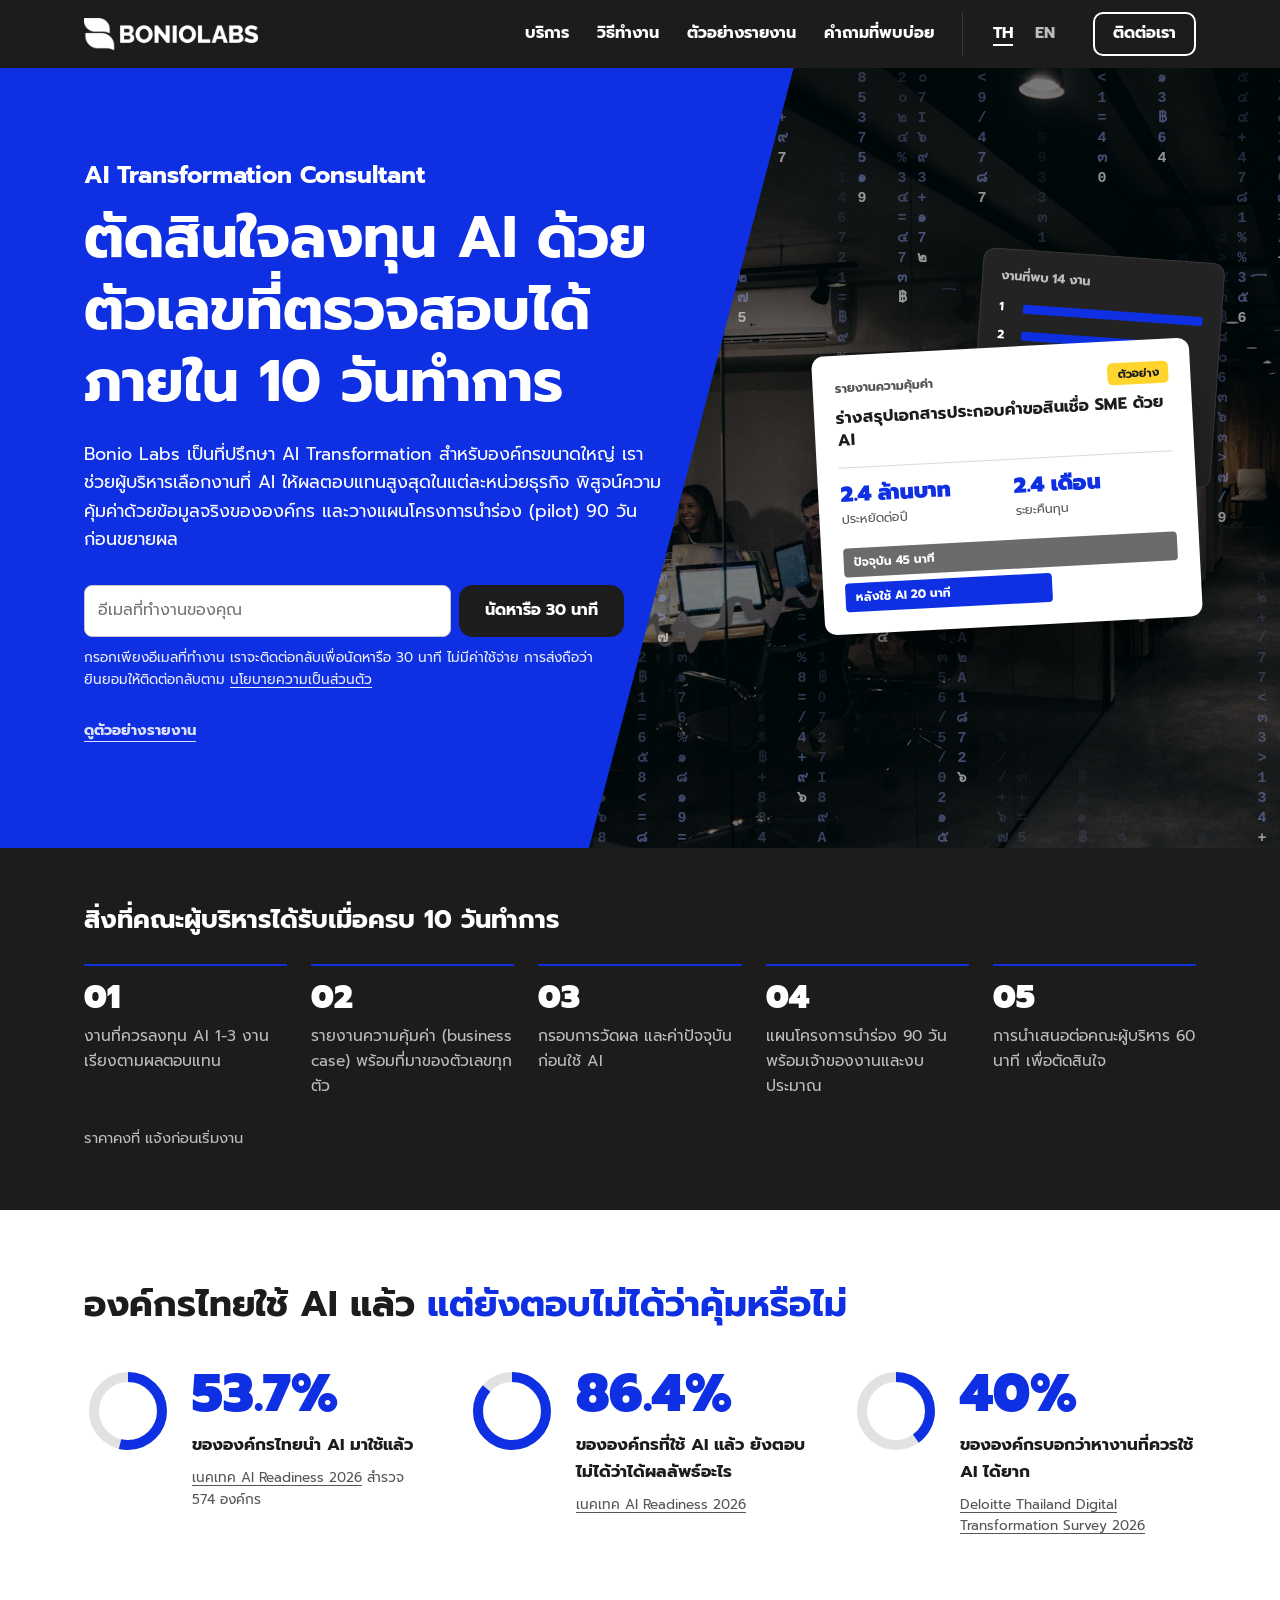
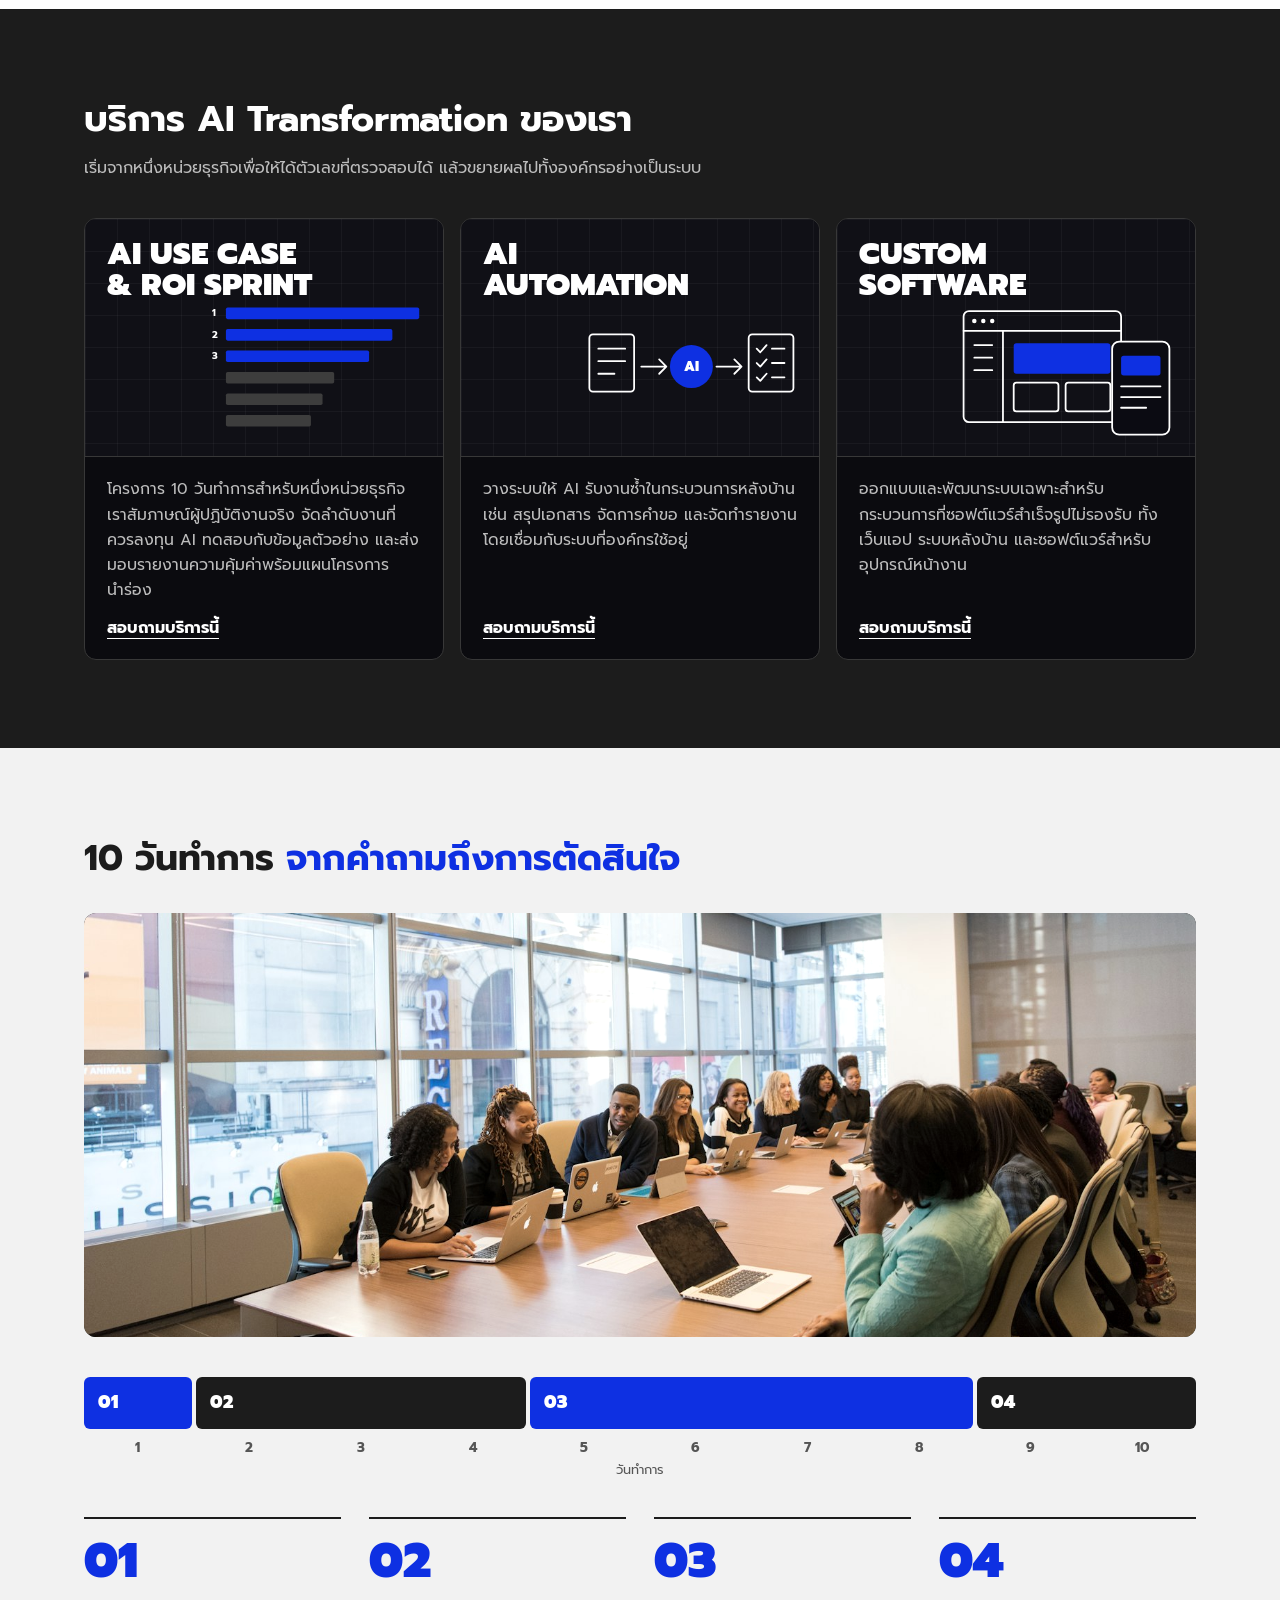
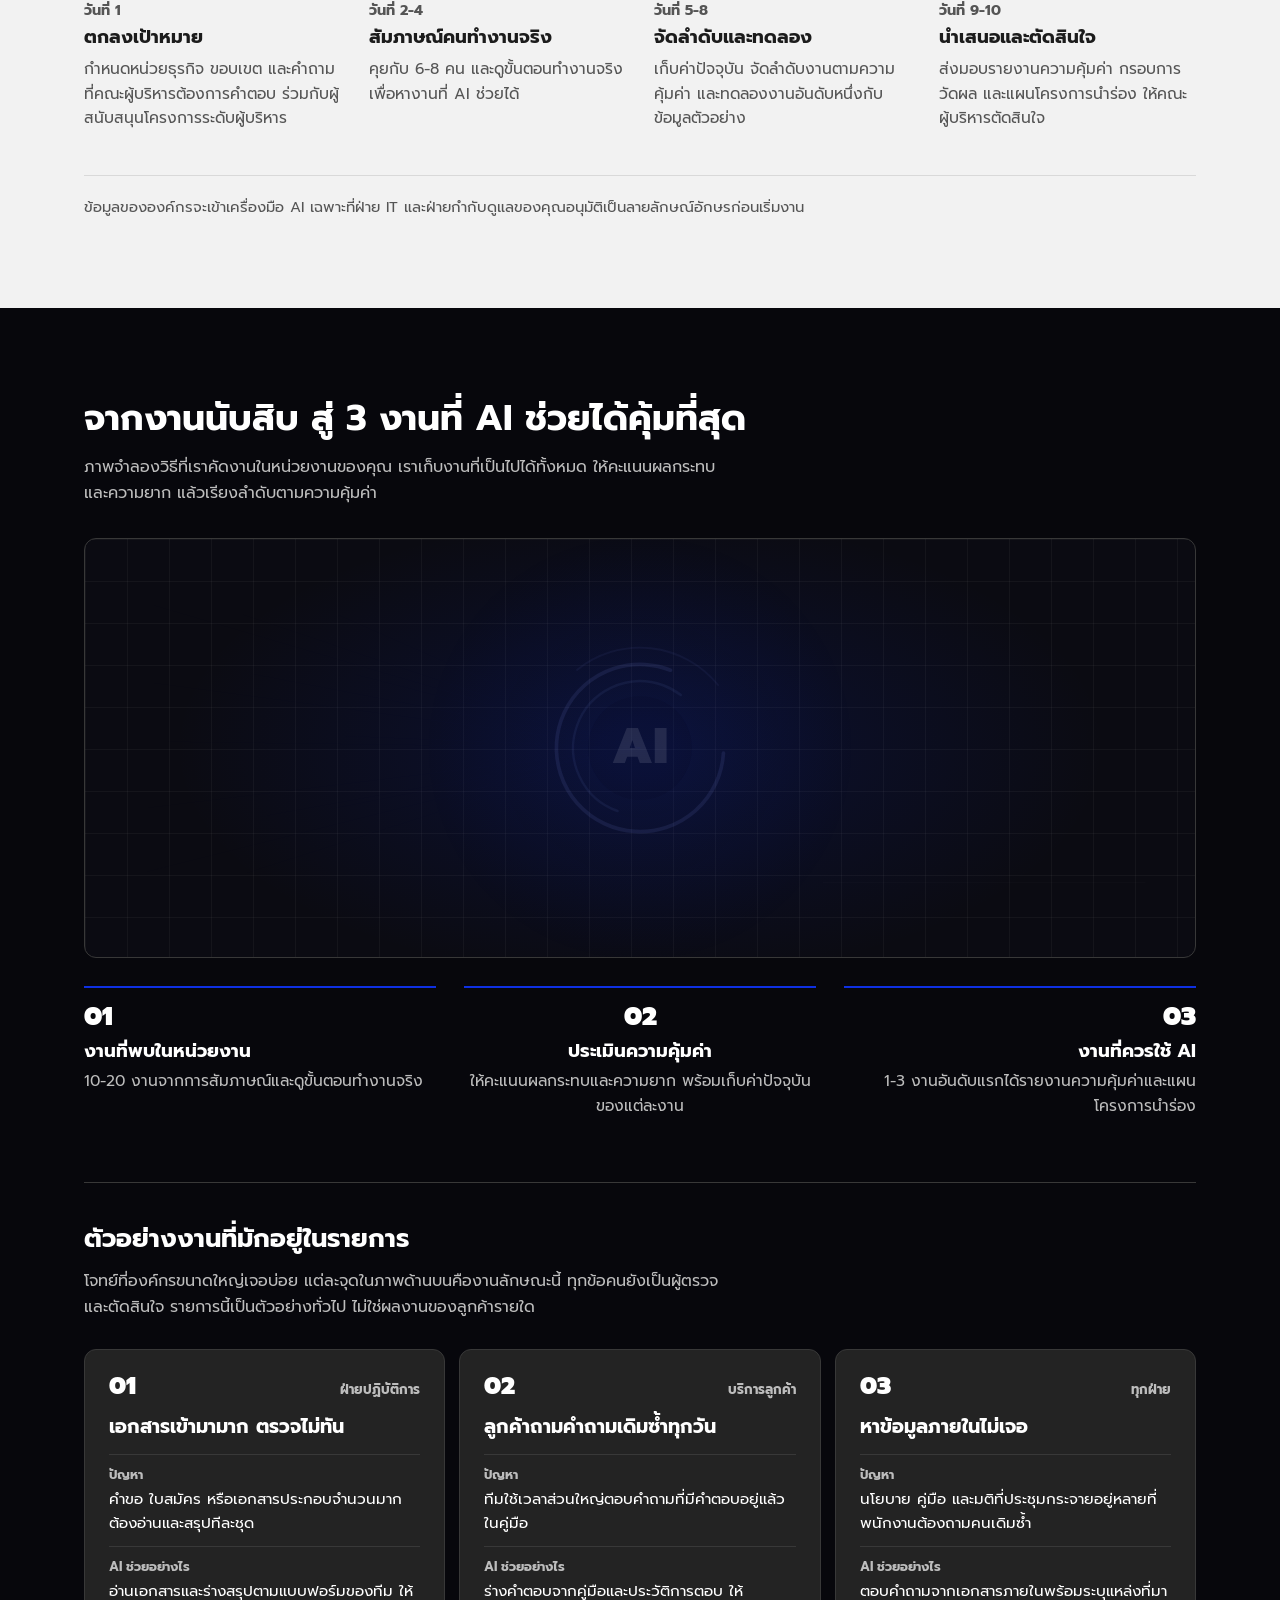
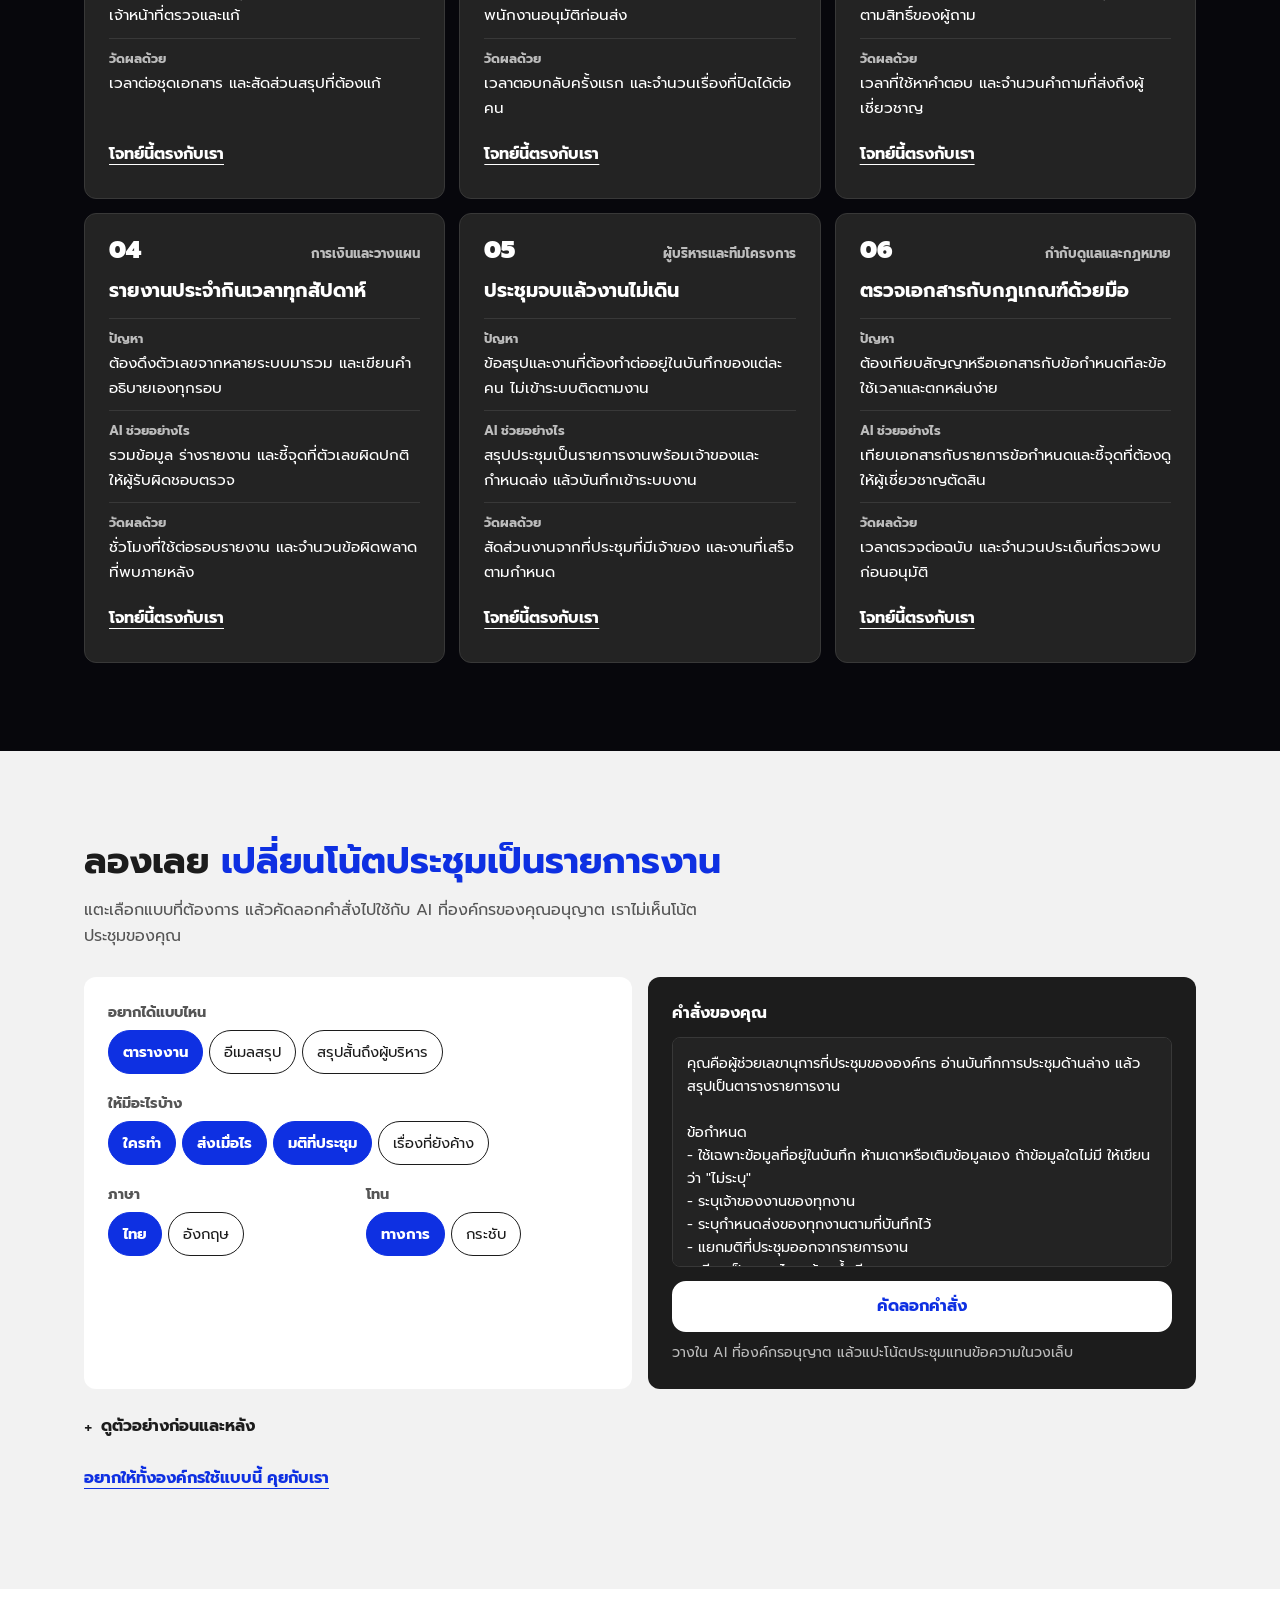
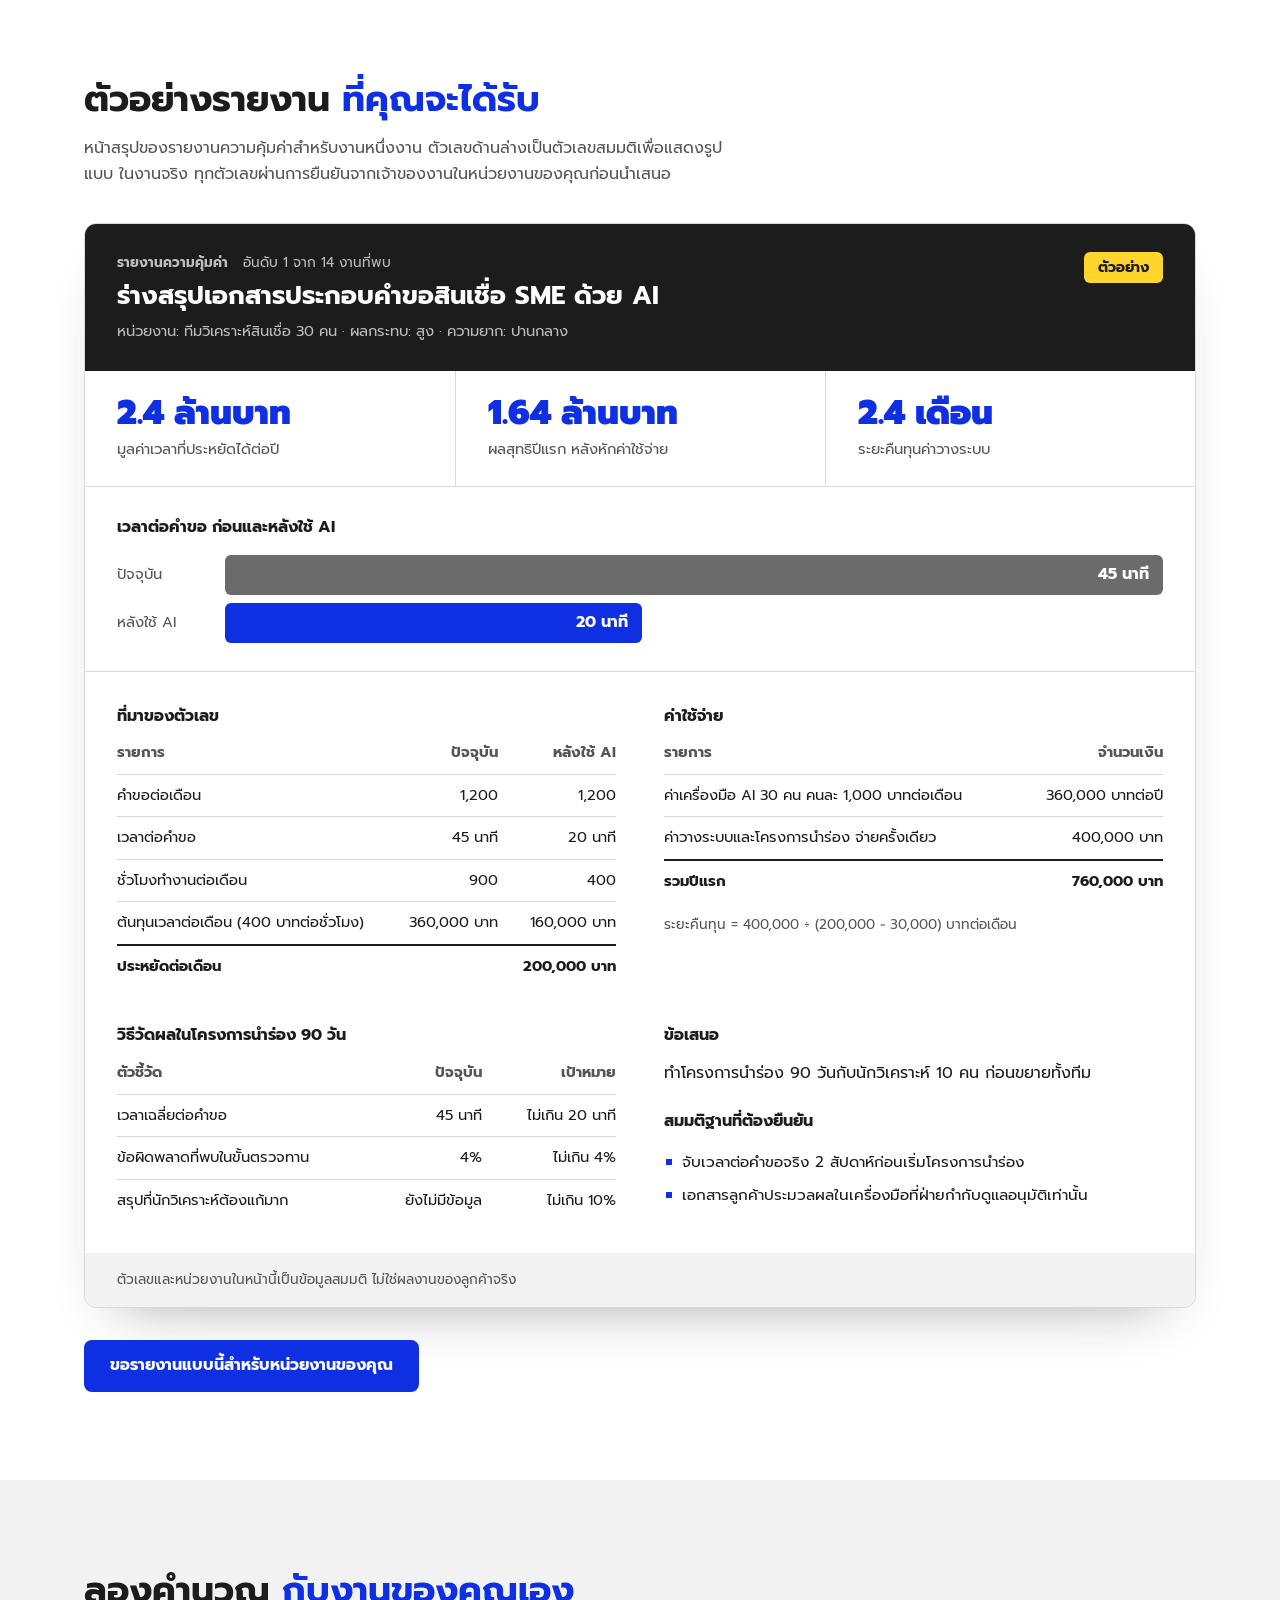
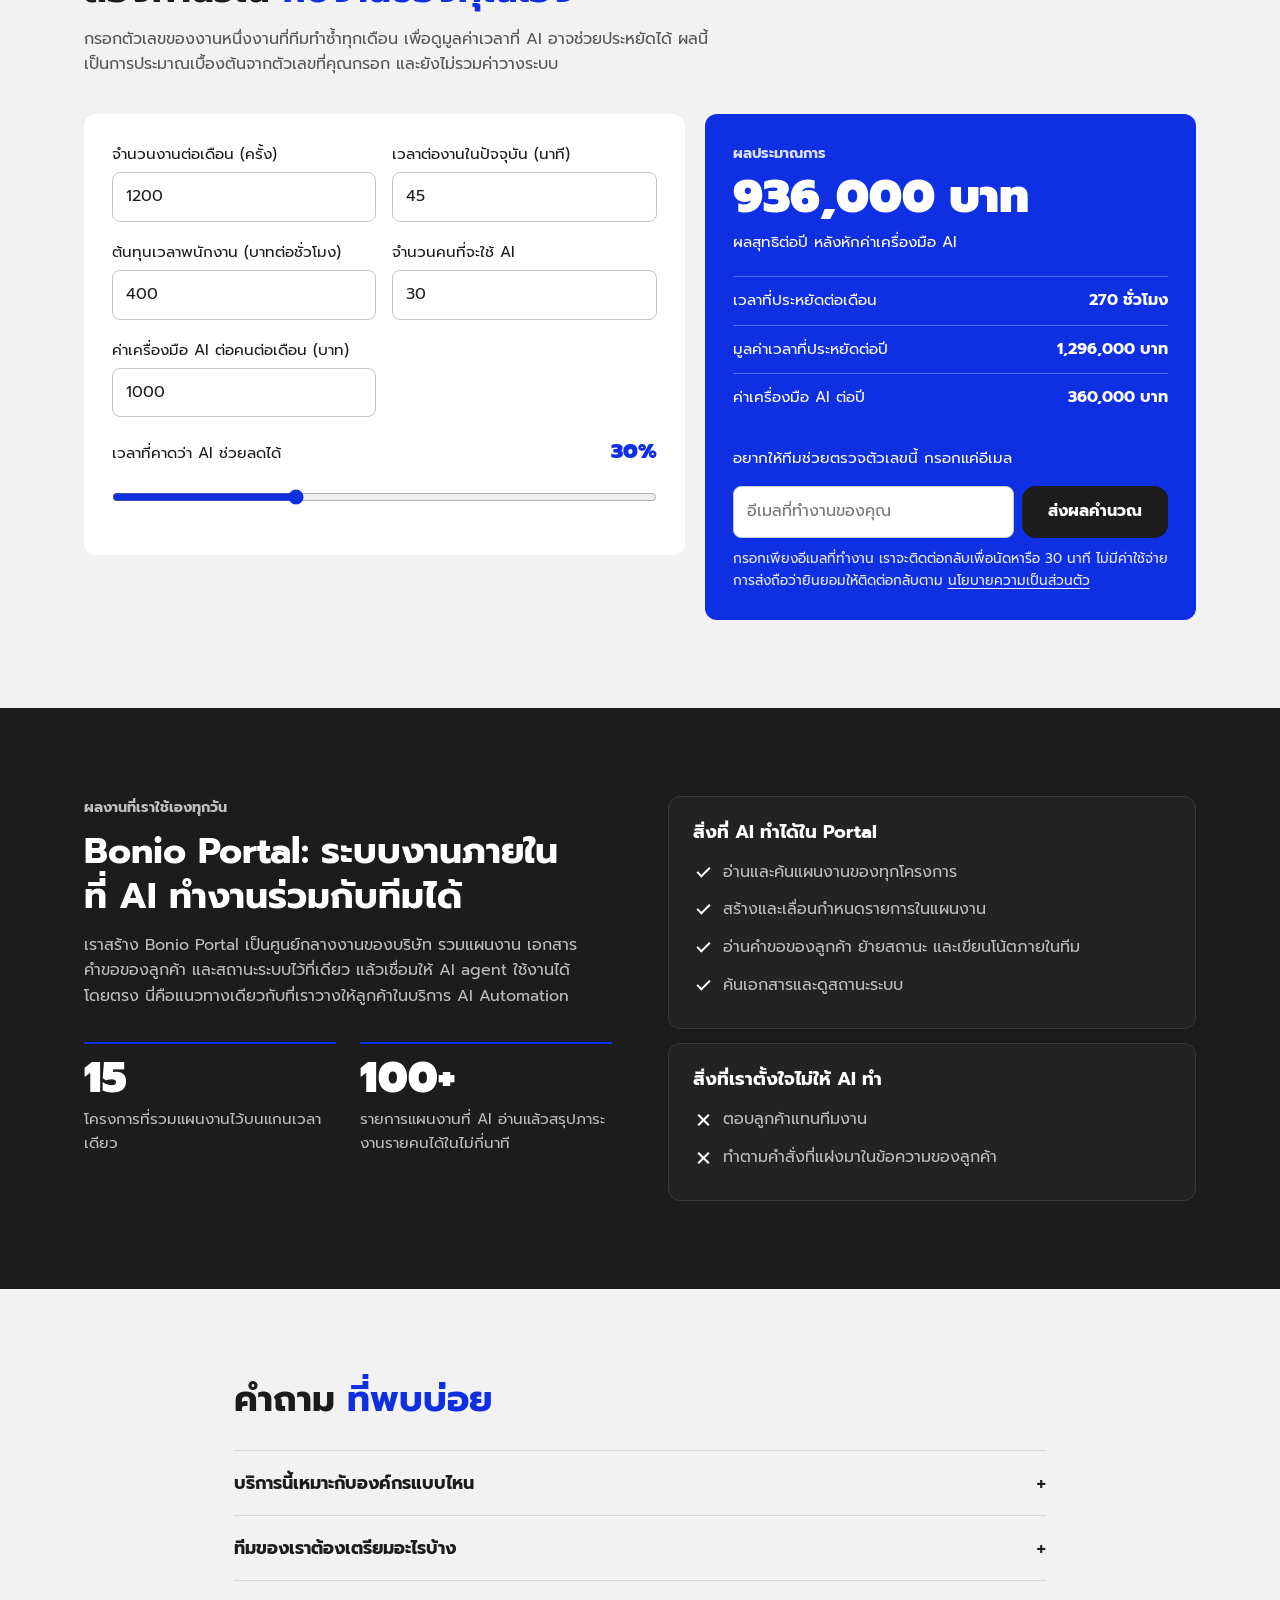
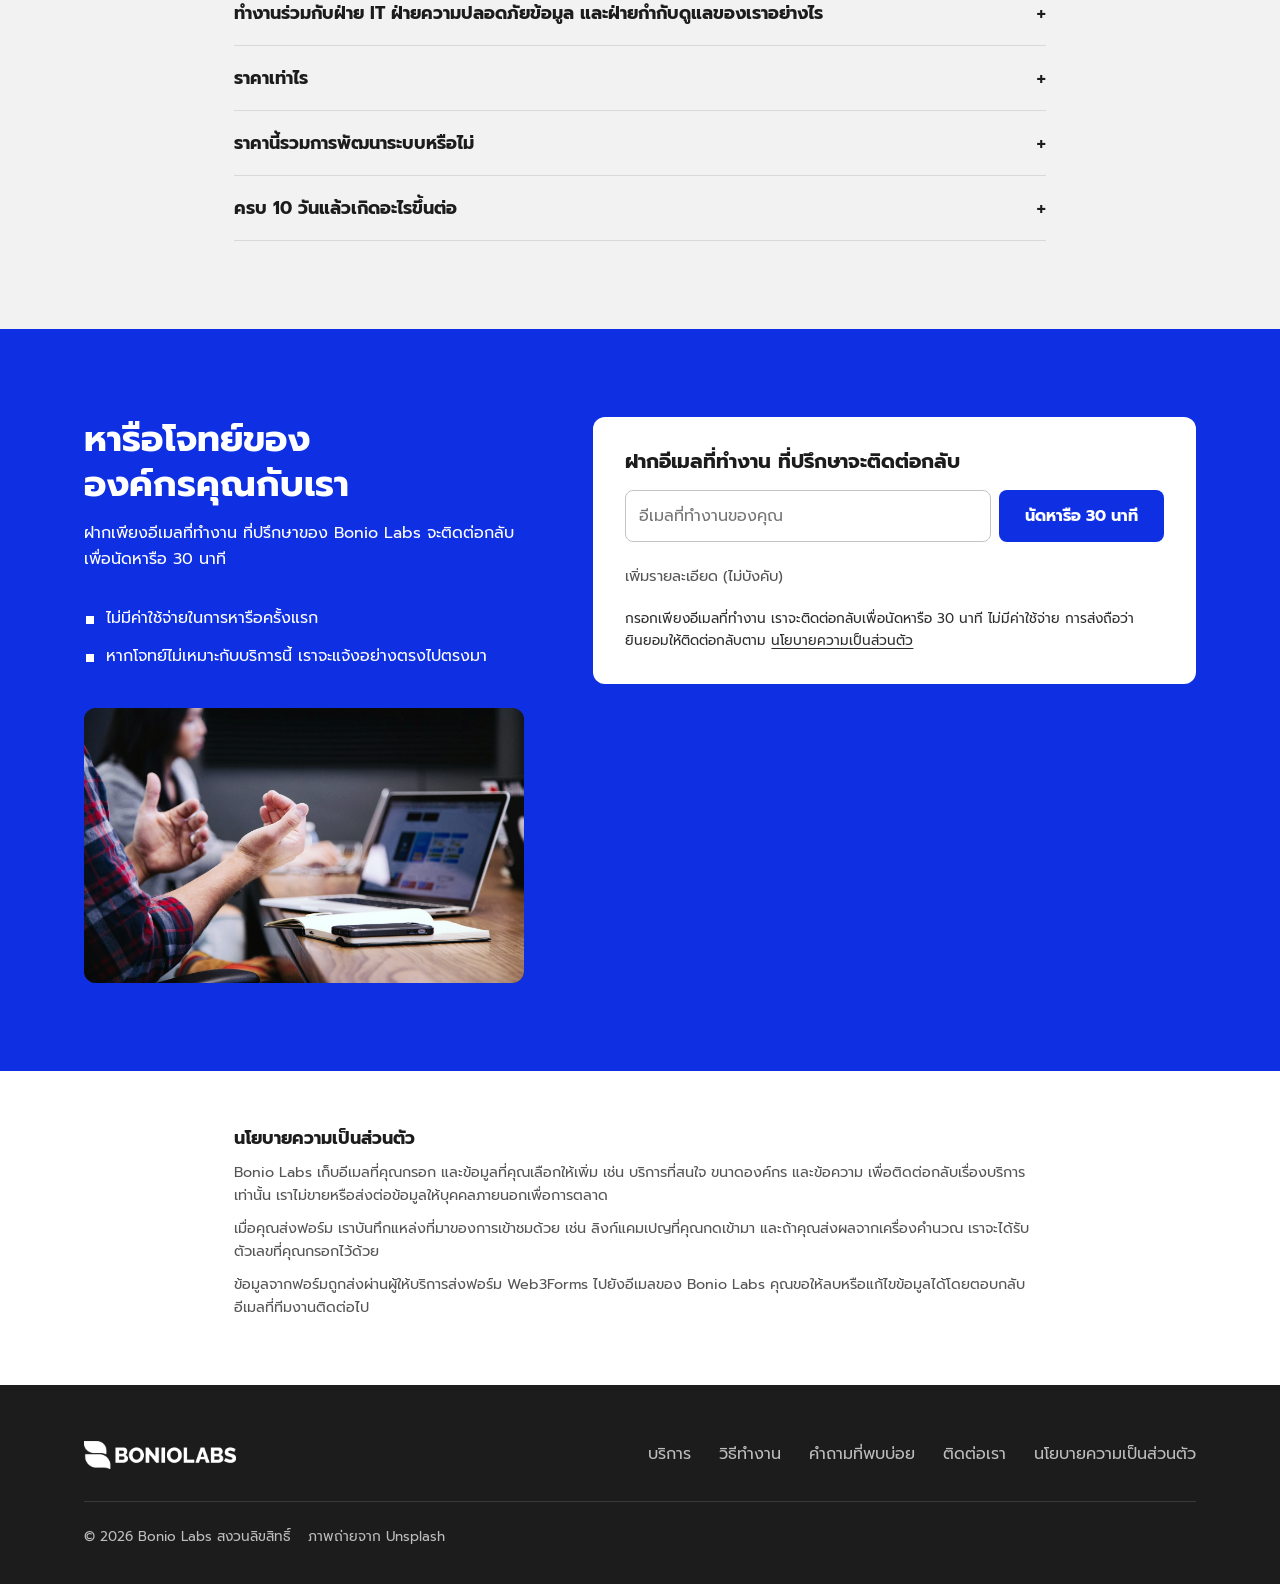
==== index.html @ 8bf1ffd3 "Add real photos and a data-rain effect to the hero - Three Unsplash photos: a dark glass meeting roo" ====
<!doctype html>
<html lang="th">
<head>
  <meta charset="utf-8">
  <meta name="viewport" content="width=device-width, initial-scale=1">
  <title>Bonio Labs | ที่ปรึกษา AI Transformation สำหรับองค์กรขนาดใหญ่</title>
  <meta name="description" content="Bonio Labs เป็นที่ปรึกษา AI Transformation สำหรับองค์กรขนาดใหญ่ ช่วยผู้บริหารเลือกงานที่ควรลงทุน AI ด้วยตัวเลขที่ตรวจสอบได้ และวางแผนนำร่อง 90 วันก่อนขยายผลทั้งองค์กร">
  <meta property="og:title" content="Bonio Labs | ที่ปรึกษา AI Transformation สำหรับองค์กรขนาดใหญ่">
  <meta property="og:description" content="ที่ปรึกษา AI Transformation สำหรับองค์กรขนาดใหญ่ เลือกงานที่ควรลงทุน AI ด้วยตัวเลขที่ตรวจสอบได้ และวางแผนนำร่อง 90 วันก่อนขยายผล">
  <meta property="og:type" content="website">
  <meta property="og:locale" content="th_TH">
  <meta property="og:locale:alternate" content="en_US">
  <meta property="og:site_name" content="Bonio Labs">
  <meta property="og:url" content="https://ai.boniolabs.com/">
  <meta property="og:image" content="https://ai.boniolabs.com/assets/og-image.jpg">
  <meta property="og:image:width" content="1200">
  <meta property="og:image:height" content="630">
  <meta property="og:image:alt" content="โลโก้ Bonio Labs บนพื้นน้ำเงิน คู่กับกราฟแท่งไล่ระดับบนพื้นดำ">
  <meta name="twitter:card" content="summary_large_image">
  <link rel="canonical" href="https://ai.boniolabs.com/">
  <link rel="alternate" hreflang="th" href="https://ai.boniolabs.com/">
  <link rel="alternate" hreflang="en" href="https://ai.boniolabs.com/en/">
  <link rel="alternate" hreflang="x-default" href="https://ai.boniolabs.com/">
  <link rel="icon" href="favicon.ico" sizes="48x48">
  <link rel="icon" type="image/png" sizes="32x32" href="assets/favicon-32.png">
  <link rel="apple-touch-icon" href="assets/apple-touch-icon.png">
  <meta name="theme-color" content="#1c1c1c">
  <link rel="preconnect" href="https://fonts.googleapis.com">
  <link rel="preconnect" href="https://fonts.gstatic.com" crossorigin>
  <link href="https://fonts.googleapis.com/css2?family=Prompt:wght@400;700;900&display=swap" rel="stylesheet">
  <link rel="stylesheet" href="styles.css?v=16">
  <script type="application/ld+json">
  {
    "@context": "https://schema.org",
    "@type": "FAQPage",
    "mainEntity": [
      {
        "@type": "Question",
        "name": "บริการนี้เหมาะกับองค์กรแบบไหน",
        "acceptedAnswer": { "@type": "Answer", "text": "เหมาะกับองค์กรขนาดใหญ่ที่มีหลายหน่วยธุรกิจ มีอย่างน้อยหนึ่งทีมเริ่มใช้ AI แล้ว และผู้บริหารต้องการหลักฐานก่อนลงทุนเพิ่ม ถ้ายังไม่มีใครในองค์กรใช้ AI เลย ควรเริ่มจากการอบรมพื้นฐานก่อน" }
      },
      {
        "@type": "Question",
        "name": "ทีมของเราต้องเตรียมอะไรบ้าง",
        "acceptedAnswer": { "@type": "Answer", "text": "ผู้สนับสนุนโครงการระดับผู้บริหาร 1 คน ผู้ให้สัมภาษณ์ 6-8 คน คนละ 45 นาที ตัวเลขปริมาณงานย้อนหลัง 3 เดือน และข้อมูลตัวอย่างที่ลบข้อมูลส่วนบุคคลแล้ว" }
      },
      {
        "@type": "Question",
        "name": "ทำงานร่วมกับฝ่าย IT ฝ่ายความปลอดภัยข้อมูล และฝ่ายกำกับดูแลของเราอย่างไร",
        "acceptedAnswer": { "@type": "Answer", "text": "เราเชิญทั้งสามฝ่ายเข้าร่วมตั้งแต่วันแรก ใช้เฉพาะเครื่องมือ AI ที่องค์กรอนุมัติเป็นลายลักษณ์อักษร และทดสอบด้วยข้อมูลตัวอย่างที่ลบข้อมูลส่วนบุคคลแล้วเท่านั้น" }
      },
      {
        "@type": "Question",
        "name": "ราคาเท่าไร",
        "acceptedAnswer": { "@type": "Answer", "text": "ราคาคงที่ต่อหนึ่งหน่วยธุรกิจ เราส่งใบเสนอราคาหลังการหารือครั้งแรก และองค์กรทราบราคาทั้งหมดก่อนเริ่มงาน" }
      },
      {
        "@type": "Question",
        "name": "ราคานี้รวมการพัฒนาระบบหรือไม่",
        "acceptedAnswer": { "@type": "Answer", "text": "ไม่รวม ขอบเขตของบริการนี้คือการเลือกงานที่ควรใช้ AI และพิสูจน์ความคุ้มค่า การพัฒนาระบบและค่าเครื่องมือ AI เป็นค่าใช้จ่ายแยก" }
      },
      {
        "@type": "Question",
        "name": "ครบ 10 วันแล้วเกิดอะไรขึ้นต่อ",
        "acceptedAnswer": { "@type": "Answer", "text": "คณะผู้บริหารตัดสินใจว่าจะทำโครงการนำร่องหรือไม่ องค์กรนำแผนไปดำเนินการเองได้ หรือให้ Bonio Labs ดูแลโครงการนำร่องและขยายผลไปยังหน่วยธุรกิจอื่นด้วยวิธีเดียวกัน" }
      }
    ]
  }
  </script>
  <script type="application/ld+json">
  {
    "@context": "https://schema.org",
    "@graph": [
      {
        "@type": "Organization",
        "@id": "https://ai.boniolabs.com/#organization",
        "name": "Bonio Labs",
        "description": "ที่ปรึกษา AI Transformation สำหรับองค์กรขนาดใหญ่",
        "url": "https://ai.boniolabs.com/",
        "logo": "https://ai.boniolabs.com/assets/apple-touch-icon.png",
        "sameAs": ["https://boniolabs.com/"]
      },
      {
        "@type": "WebSite",
        "@id": "https://ai.boniolabs.com/#website",
        "name": "Bonio Labs",
        "url": "https://ai.boniolabs.com/",
        "inLanguage": ["th", "en"],
        "publisher": { "@id": "https://ai.boniolabs.com/#organization" }
      },
      {
        "@type": "Service",
        "@id": "https://ai.boniolabs.com/#ai-use-case-roi-sprint",
        "name": "AI Use Case & ROI Sprint",
        "serviceType": "ที่ปรึกษา AI Transformation",
        "description": "โครงการ 10 วันทำการสำหรับหนึ่งหน่วยงาน ช่วยเลือกงานที่ควรใช้ AI พิสูจน์ความคุ้มค่าเป็นตัวเลข และวางแผนโครงการนำร่อง 90 วัน",
        "url": "https://ai.boniolabs.com/",
        "inLanguage": "th",
        "areaServed": { "@type": "Country", "name": "Thailand" },
        "provider": { "@id": "https://ai.boniolabs.com/#organization" }
      }
    ]
  }
  </script>
</head>
<body>
  <a class="skip-link" href="#contact">ข้ามไปที่ฟอร์มติดต่อ</a>

  <header class="site-header">
    <div class="wrap header-inner">
      <a class="brand" href="#top" aria-label="Bonio Labs หน้าแรก">
        <img src="assets/boniolabs-logo-white.png" alt="Bonio Labs" width="174" height="32">
      </a>
      <nav class="nav" id="site-nav" aria-label="เมนูหลัก">
        <a href="#services">บริการ</a>
        <a href="#process">วิธีทำงาน</a>
        <a href="#sample">ตัวอย่างรายงาน</a>
        <a href="#faq">คำถามที่พบบ่อย</a>
        <span class="lang" role="group" aria-label="เลือกภาษา">
          <span class="lang-current" aria-current="true">TH</span>
          <a href="en/" lang="en" hreflang="en" aria-label="Switch to English">EN</a>
        </span>
      </nav>
      <a class="btn btn-outline btn-small header-cta" href="#contact">ติดต่อเรา</a>
      <button class="nav-toggle" type="button" aria-expanded="false" aria-controls="site-nav" aria-label="เปิดเมนู">
        <svg viewBox="0 0 24 24" width="26" height="26" fill="none" stroke="currentColor" stroke-width="2" stroke-linecap="round" aria-hidden="true"><path d="M4 7h16M4 12h16M4 17h16"/></svg>
      </button>
    </div>
  </header>

  <main id="top">
    <section class="hero">
      <img class="hero-photo" src="assets/photo-glass-room.jpg" alt="" width="1600" height="1067" fetchpriority="high">
      <canvas class="hero-rain" aria-hidden="true"></canvas>
      <div class="wrap hero-grid">
        <div class="hero-copy">
          <p class="hero-kicker">AI Transformation Consultant</p>
          <h1>ตัดสินใจลงทุน AI ด้วยตัวเลขที่ตรวจสอบได้ ภายใน 10 วันทำการ</h1>
          <p class="lead">Bonio Labs เป็นที่ปรึกษา AI Transformation สำหรับองค์กรขนาดใหญ่ เราช่วยผู้บริหารเลือกงานที่ AI ให้ผลตอบแทนสูงสุดในแต่ละหน่วยธุรกิจ พิสูจน์ความคุ้มค่าด้วยข้อมูลจริงขององค์กร และวางแผนโครงการนำร่อง (pilot) 90 วันก่อนขยายผล</p>
          <div class="hero-actions">
            <form class="quick-lead" data-source="hero" novalidate>
              <label class="sr-only" for="q-email-hero">อีเมลที่ทำงาน</label>
              <div class="quick-row">
                <input id="q-email-hero" name="email" type="email" autocomplete="email" inputmode="email" placeholder="อีเมลที่ทำงานของคุณ" required>
                <button class="btn btn-dark" type="submit">นัดหารือ 30 นาที</button>
              </div>
              <input class="quick-hp" name="botcheck" type="checkbox" tabindex="-1" autocomplete="off" aria-hidden="true">
              <p class="quick-error" role="alert" hidden></p>
              <p class="quick-note">กรอกเพียงอีเมลที่ทำงาน เราจะติดต่อกลับเพื่อนัดหารือ 30 นาที ไม่มีค่าใช้จ่าย การส่งถือว่ายินยอมให้ติดต่อกลับตาม <a href="#privacy">นโยบายความเป็นส่วนตัว</a></p>
            </form>
          </div>
          <p class="hero-note"><a class="hero-link" href="#sample">ดูตัวอย่างรายงาน</a></p>
        </div>
      <div class="hero-visual" aria-hidden="true">
        <div class="mini-card mini-list">
          <p class="mini-title">งานที่พบ 14 งาน</p>
          <ul>
            <li><span>1</span><i style="--w: 100%"></i></li>
            <li><span>2</span><i style="--w: 86%"></i></li>
            <li><span>3</span><i style="--w: 74%"></i></li>
            <li class="dim"><span>4</span><i style="--w: 56%"></i></li>
            <li class="dim"><span>5</span><i style="--w: 50%"></i></li>
            <li class="dim"><span>6</span><i style="--w: 44%"></i></li>
          </ul>
        </div>
        <div class="mini-card mini-report">
          <p class="mini-top"><span class="mini-kind">รายงานความคุ้มค่า</span><span class="mini-badge">ตัวอย่าง</span></p>
          <p class="mini-h">ร่างสรุปเอกสารประกอบคำขอสินเชื่อ SME ด้วย AI</p>
          <div class="mini-kpis">
            <div><b>2.4 ล้านบาท</b><span>ประหยัดต่อปี</span></div>
            <div><b>2.4 เดือน</b><span>ระยะคืนทุน</span></div>
          </div>
          <div class="mini-bars">
            <span class="mini-bar mini-bar-before">ปัจจุบัน 45 นาที</span>
            <span class="mini-bar mini-bar-after">หลังใช้ AI 20 นาที</span>
          </div>
        </div>
      </div>
      </div>
    </section>

    <section class="outcomes" aria-labelledby="outcomes-title">
      <div class="wrap">
        <h2 id="outcomes-title">สิ่งที่คณะผู้บริหารได้รับเมื่อครบ 10 วันทำการ</h2>
        <ol class="outcome-list">
          <li><span class="num" aria-hidden="true">01</span><p>งานที่ควรลงทุน AI 1-3 งาน เรียงตามผลตอบแทน</p></li>
          <li><span class="num" aria-hidden="true">02</span><p>รายงานความคุ้มค่า (business case) พร้อมที่มาของตัวเลขทุกตัว</p></li>
          <li><span class="num" aria-hidden="true">03</span><p>กรอบการวัดผล และค่าปัจจุบันก่อนใช้ AI</p></li>
          <li><span class="num" aria-hidden="true">04</span><p>แผนโครงการนำร่อง 90 วัน พร้อมเจ้าของงานและงบประมาณ</p></li>
          <li><span class="num" aria-hidden="true">05</span><p>การนำเสนอต่อคณะผู้บริหาร 60 นาที เพื่อตัดสินใจ</p></li>
        </ol>
        <p class="outcome-note">ราคาคงที่ แจ้งก่อนเริ่มงาน</p>
      </div>
    </section>

    <section class="stats light" aria-labelledby="stats-title">
      <div class="wrap">
        <h2 id="stats-title">องค์กรไทยใช้ AI แล้ว <span class="blue">แต่ยังตอบไม่ได้ว่าคุ้มหรือไม่</span></h2>
        <div class="stat-grid">
          <div class="stat">
            <svg class="ring" viewBox="0 0 88 88" width="88" height="88" aria-hidden="true"><circle cx="44" cy="44" r="34" fill="none" stroke="#e2e2e2" stroke-width="10"/><circle cx="44" cy="44" r="34" fill="none" stroke="#0e30e2" stroke-width="10" stroke-dasharray="114.72 213.63" transform="rotate(-90 44 44)"/></svg>
            <div>
              <p class="stat-number">53.7%</p>
              <p class="stat-label">ขององค์กรไทยนำ AI มาใช้แล้ว</p>
              <p class="stat-source"><a href="https://www.bangkokbiznews.com/tech/innovation/1251070" target="_blank" rel="noopener">เนคเทค AI Readiness 2026</a> สำรวจ 574 องค์กร</p>
            </div>
          </div>
          <div class="stat">
            <svg class="ring" viewBox="0 0 88 88" width="88" height="88" aria-hidden="true"><circle cx="44" cy="44" r="34" fill="none" stroke="#e2e2e2" stroke-width="10"/><circle cx="44" cy="44" r="34" fill="none" stroke="#0e30e2" stroke-width="10" stroke-dasharray="184.58 213.63" transform="rotate(-90 44 44)"/></svg>
            <div>
              <p class="stat-number">86.4%</p>
              <p class="stat-label">ขององค์กรที่ใช้ AI แล้ว ยังตอบไม่ได้ว่าได้ผลลัพธ์อะไร</p>
              <p class="stat-source"><a href="https://www.bangkokbiznews.com/tech/innovation/1251070" target="_blank" rel="noopener">เนคเทค AI Readiness 2026</a></p>
            </div>
          </div>
          <div class="stat">
            <svg class="ring" viewBox="0 0 88 88" width="88" height="88" aria-hidden="true"><circle cx="44" cy="44" r="34" fill="none" stroke="#e2e2e2" stroke-width="10"/><circle cx="44" cy="44" r="34" fill="none" stroke="#0e30e2" stroke-width="10" stroke-dasharray="85.45 213.63" transform="rotate(-90 44 44)"/></svg>
            <div>
              <p class="stat-number">40%</p>
              <p class="stat-label">ขององค์กรบอกว่าหางานที่ควรใช้ AI ได้ยาก</p>
              <p class="stat-source"><a href="https://www.deloitte.com/southeast-asia/en/about/press-room/deloitte-thailand-digital-momentum-ai-payoff.html" target="_blank" rel="noopener">Deloitte Thailand Digital Transformation Survey 2026</a></p>
            </div>
          </div>
        </div>
      </div>
    </section>

    <section id="services" class="section dark">
      <div class="wrap">
        <h2>บริการ AI Transformation ของเรา</h2>
        <p class="section-lead">เริ่มจากหนึ่งหน่วยธุรกิจเพื่อให้ได้ตัวเลขที่ตรวจสอบได้ แล้วขยายผลไปทั้งองค์กรอย่างเป็นระบบ</p>
        <div class="svc-grid">
          <article class="svc">
            <div class="svc-media">
              <svg class="svc-art" viewBox="0 0 240 160" aria-hidden="true" fill="none">
                <g font-family="Prompt, sans-serif" font-size="11" font-weight="700" fill="#ffffff">
                  <text x="4" y="24">1</text><text x="4" y="48">2</text><text x="4" y="72">3</text>
                </g>
                <rect x="20" y="14" width="216" height="13" rx="2" fill="#0e30e2"/>
                <rect x="20" y="38" width="186" height="13" rx="2" fill="#0e30e2"/>
                <rect x="20" y="62" width="160" height="13" rx="2" fill="#0e30e2"/>
                <rect x="20" y="86" width="121" height="13" rx="2" fill="#3d3d3d"/>
                <rect x="20" y="110" width="108" height="13" rx="2" fill="#3d3d3d"/>
                <rect x="20" y="134" width="95" height="13" rx="2" fill="#3d3d3d"/>
              </svg>
              <h3 class="svc-title">AI Use Case<br> &amp; ROI Sprint</h3>
            </div>
            <div class="svc-body">
              <p>โครงการ 10 วันทำการสำหรับหนึ่งหน่วยธุรกิจ เราสัมภาษณ์ผู้ปฏิบัติงานจริง จัดลำดับงานที่ควรลงทุน AI ทดสอบกับข้อมูลตัวอย่าง และส่งมอบรายงานความคุ้มค่าพร้อมแผนโครงการนำร่อง</p>
              <a class="svc-link" href="#contact" data-service="AI Use Case &amp; ROI Sprint">สอบถามบริการนี้</a>
            </div>
          </article>
          <article class="svc">
            <div class="svc-media">
              <svg class="svc-art" viewBox="0 0 240 160" aria-hidden="true" fill="none" stroke="#ffffff" stroke-width="2" stroke-linecap="round" stroke-linejoin="round">
                <rect x="6" y="44" width="50" height="64" rx="4"/>
                <path d="M16 60h30M16 74h30M16 88h18"/>
                <path d="M64 80h28M84 72l8 8-8 8"/>
                <circle cx="120" cy="80" r="24" fill="#0e30e2" stroke="none"/>
                <text x="120" y="85" text-anchor="middle" font-family="Prompt, sans-serif" font-size="15" font-weight="900" fill="#ffffff" stroke="none">AI</text>
                <path d="M148 80h28M168 72l8 8-8 8"/>
                <rect x="184" y="44" width="50" height="64" rx="4"/>
                <path d="M193 60l4 4 7-8M193 76l4 4 7-8M193 92l4 4 7-8"/>
                <path d="M210 60h14M210 76h14M210 92h14"/>
              </svg>
              <h3 class="svc-title">AI<br> Automation</h3>
            </div>
            <div class="svc-body">
              <p>วางระบบให้ AI รับงานซ้ำในกระบวนการหลังบ้าน เช่น สรุปเอกสาร จัดการคำขอ และจัดทำรายงาน โดยเชื่อมกับระบบที่องค์กรใช้อยู่</p>
              <a class="svc-link" href="#contact" data-service="AI Automation ช่วยงานหลังบ้าน">สอบถามบริการนี้</a>
            </div>
          </article>
          <article class="svc">
            <div class="svc-media">
              <svg class="svc-art" viewBox="0 0 240 160" aria-hidden="true" fill="none" stroke="#ffffff" stroke-width="2" stroke-linecap="round" stroke-linejoin="round">
                <rect x="4" y="18" width="176" height="124" rx="6"/>
                <path d="M4 40h176"/>
                <circle cx="16" cy="29" r="2.5" fill="#ffffff" stroke="none"/><circle cx="26" cy="29" r="2.5" fill="#ffffff" stroke="none"/><circle cx="36" cy="29" r="2.5" fill="#ffffff" stroke="none"/>
                <path d="M48 40v102"/>
                <path d="M16 56h20M16 70h20M16 84h20"/>
                <rect x="60" y="54" width="108" height="34" rx="3" fill="#0e30e2" stroke="none"/>
                <rect x="60" y="98" width="50" height="32" rx="3"/>
                <rect x="118" y="98" width="50" height="32" rx="3"/>
                <rect x="170" y="52" width="64" height="104" rx="8" fill="#0b0b12"/>
                <rect x="180" y="68" width="44" height="22" rx="3" fill="#0e30e2" stroke="none"/>
                <path d="M180 102h44M180 114h44M180 126h28"/>
              </svg>
              <h3 class="svc-title">Custom<br> Software</h3>
            </div>
            <div class="svc-body">
              <p>ออกแบบและพัฒนาระบบเฉพาะสำหรับกระบวนการที่ซอฟต์แวร์สำเร็จรูปไม่รองรับ ทั้งเว็บแอป ระบบหลังบ้าน และซอฟต์แวร์สำหรับอุปกรณ์หน้างาน</p>
              <a class="svc-link" href="#contact" data-service="Custom Software พัฒนาซอฟต์แวร์เฉพาะทาง">สอบถามบริการนี้</a>
            </div>
          </article>
        </div>
      </div>
    </section>

    <section id="process" class="section gray light">
      <div class="wrap">
        <h2>10 วันทำการ <span class="blue">จากคำถามถึงการตัดสินใจ</span></h2>
        <figure class="photo photo-wide">
          <img src="assets/photo-boardroom.jpg" alt="ทีมงานนั่งประชุมรอบโต๊ะยาวในห้องประชุมที่มีหน้าต่างกระจกบานใหญ่" width="1600" height="1068" loading="lazy" decoding="async">
        </figure>
        <div class="timeline" role="img" aria-label="แผนภาพเวลา 10 วันทำการ: ขั้นที่ 1 ใช้ 1 วัน ขั้นที่ 2 ใช้ 3 วัน ขั้นที่ 3 ใช้ 4 วัน ขั้นที่ 4 ใช้ 2 วัน">
          <div class="tl-bar">
            <span class="tl-seg" style="--span: 1">01</span>
            <span class="tl-seg" style="--span: 3">02</span>
            <span class="tl-seg" style="--span: 4">03</span>
            <span class="tl-seg" style="--span: 2">04</span>
          </div>
          <div class="tl-days">
            <span>1</span><span>2</span><span>3</span><span>4</span><span>5</span><span>6</span><span>7</span><span>8</span><span>9</span><span>10</span>
          </div>
          <p class="tl-caption">วันทำการ</p>
        </div>
        <ol class="steps">
          <li>
            <p class="step-num" aria-hidden="true">01</p>
            <p class="step-day">วันที่ 1</p>
            <h3>ตกลงเป้าหมาย</h3>
            <p>กำหนดหน่วยธุรกิจ ขอบเขต และคำถามที่คณะผู้บริหารต้องการคำตอบ ร่วมกับผู้สนับสนุนโครงการระดับผู้บริหาร</p>
          </li>
          <li>
            <p class="step-num" aria-hidden="true">02</p>
            <p class="step-day">วันที่ 2-4</p>
            <h3>สัมภาษณ์คนทำงานจริง</h3>
            <p>คุยกับ 6-8 คน และดูขั้นตอนทำงานจริง เพื่อหางานที่ AI ช่วยได้</p>
          </li>
          <li>
            <p class="step-num" aria-hidden="true">03</p>
            <p class="step-day">วันที่ 5-8</p>
            <h3>จัดลำดับและทดลอง</h3>
            <p>เก็บค่าปัจจุบัน จัดลำดับงานตามความคุ้มค่า และทดลองงานอันดับหนึ่งกับข้อมูลตัวอย่าง</p>
          </li>
          <li>
            <p class="step-num" aria-hidden="true">04</p>
            <p class="step-day">วันที่ 9-10</p>
            <h3>นำเสนอและตัดสินใจ</h3>
            <p>ส่งมอบรายงานความคุ้มค่า กรอบการวัดผล และแผนโครงการนำร่อง ให้คณะผู้บริหารตัดสินใจ</p>
          </li>
        </ol>
        <p class="process-note">ข้อมูลขององค์กรจะเข้าเครื่องมือ AI เฉพาะที่ฝ่าย IT และฝ่ายกำกับดูแลของคุณอนุมัติเป็นลายลักษณ์อักษรก่อนเริ่มงาน</p>
      </div>
    </section>

    <section id="viz" class="section viz" aria-labelledby="viz-title">
      <div class="wrap">
        <h2 id="viz-title">จากงานนับสิบ สู่ 3 งานที่ AI ช่วยได้คุ้มที่สุด</h2>
        <p class="section-lead">ภาพจำลองวิธีที่เราคัดงานในหน่วยงานของคุณ เราเก็บงานที่เป็นไปได้ทั้งหมด ให้คะแนนผลกระทบและความยาก แล้วเรียงลำดับตามความคุ้มค่า</p>
        <div class="viz-stage">
          <canvas id="viz-canvas" role="img" aria-label="ภาพเคลื่อนไหว: จุดแทนงาน 14 งานไหลเข้าสู่แกน AI ตรงกลาง แล้วออกมาเป็นกราฟแท่งเรียงตามความคุ้มค่า โดยสามแท่งแรกสว่างขึ้น"></canvas>
        </div>
        <ol class="viz-captions">
          <li>
            <span class="num" aria-hidden="true">01</span>
            <h3>งานที่พบในหน่วยงาน</h3>
            <p>10-20 งานจากการสัมภาษณ์และดูขั้นตอนทำงานจริง</p>
          </li>
          <li>
            <span class="num" aria-hidden="true">02</span>
            <h3>ประเมินความคุ้มค่า</h3>
            <p>ให้คะแนนผลกระทบและความยาก พร้อมเก็บค่าปัจจุบันของแต่ละงาน</p>
          </li>
          <li>
            <span class="num" aria-hidden="true">03</span>
            <h3>งานที่ควรใช้ AI</h3>
            <p>1-3 งานอันดับแรกได้รายงานความคุ้มค่าและแผนโครงการนำร่อง</p>
          </li>
        </ol>

        <div class="viz-examples" id="solutions">
          <h3 class="viz-examples-title">ตัวอย่างงานที่มักอยู่ในรายการ</h3>
          <p class="section-lead">โจทย์ที่องค์กรขนาดใหญ่เจอบ่อย แต่ละจุดในภาพด้านบนคืองานลักษณะนี้ ทุกข้อคนยังเป็นผู้ตรวจและตัดสินใจ รายการนี้เป็นตัวอย่างทั่วไป ไม่ใช่ผลงานของลูกค้ารายใด</p>
        <ol class="sol-grid">
          <li class="sol">
            <p class="sol-top"><span class="sol-num" aria-hidden="true">01</span><span class="sol-dept">ฝ่ายปฏิบัติการ</span></p>
            <h4>เอกสารเข้ามามาก ตรวจไม่ทัน</h4>
            <dl>
              <div><dt>ปัญหา</dt><dd>คำขอ ใบสมัคร หรือเอกสารประกอบจำนวนมาก ต้องอ่านและสรุปทีละชุด</dd></div>
              <div><dt>AI ช่วยอย่างไร</dt><dd>อ่านเอกสารและร่างสรุปตามแบบฟอร์มของทีม ให้เจ้าหน้าที่ตรวจและแก้</dd></div>
              <div><dt>วัดผลด้วย</dt><dd>เวลาต่อชุดเอกสาร และสัดส่วนสรุปที่ต้องแก้</dd></div>
            </dl>
            <a class="sol-link" href="#contact" data-topic="เอกสารเข้ามามาก ตรวจไม่ทัน">โจทย์นี้ตรงกับเรา</a>
          </li>
          <li class="sol">
            <p class="sol-top"><span class="sol-num" aria-hidden="true">02</span><span class="sol-dept">บริการลูกค้า</span></p>
            <h4>ลูกค้าถามคำถามเดิมซ้ำทุกวัน</h4>
            <dl>
              <div><dt>ปัญหา</dt><dd>ทีมใช้เวลาส่วนใหญ่ตอบคำถามที่มีคำตอบอยู่แล้วในคู่มือ</dd></div>
              <div><dt>AI ช่วยอย่างไร</dt><dd>ร่างคำตอบจากคู่มือและประวัติการตอบ ให้พนักงานอนุมัติก่อนส่ง</dd></div>
              <div><dt>วัดผลด้วย</dt><dd>เวลาตอบกลับครั้งแรก และจำนวนเรื่องที่ปิดได้ต่อคน</dd></div>
            </dl>
            <a class="sol-link" href="#contact" data-topic="ลูกค้าถามคำถามเดิมซ้ำทุกวัน">โจทย์นี้ตรงกับเรา</a>
          </li>
          <li class="sol">
            <p class="sol-top"><span class="sol-num" aria-hidden="true">03</span><span class="sol-dept">ทุกฝ่าย</span></p>
            <h4>หาข้อมูลภายในไม่เจอ</h4>
            <dl>
              <div><dt>ปัญหา</dt><dd>นโยบาย คู่มือ และมติที่ประชุมกระจายอยู่หลายที่ พนักงานต้องถามคนเดิมซ้ำ</dd></div>
              <div><dt>AI ช่วยอย่างไร</dt><dd>ตอบคำถามจากเอกสารภายในพร้อมระบุแหล่งที่มา ตามสิทธิ์ของผู้ถาม</dd></div>
              <div><dt>วัดผลด้วย</dt><dd>เวลาที่ใช้หาคำตอบ และจำนวนคำถามที่ส่งถึงผู้เชี่ยวชาญ</dd></div>
            </dl>
            <a class="sol-link" href="#contact" data-topic="หาข้อมูลภายในไม่เจอ">โจทย์นี้ตรงกับเรา</a>
          </li>
          <li class="sol">
            <p class="sol-top"><span class="sol-num" aria-hidden="true">04</span><span class="sol-dept">การเงินและวางแผน</span></p>
            <h4>รายงานประจำกินเวลาทุกสัปดาห์</h4>
            <dl>
              <div><dt>ปัญหา</dt><dd>ต้องดึงตัวเลขจากหลายระบบมารวม และเขียนคำอธิบายเองทุกรอบ</dd></div>
              <div><dt>AI ช่วยอย่างไร</dt><dd>รวมข้อมูล ร่างรายงาน และชี้จุดที่ตัวเลขผิดปกติ ให้ผู้รับผิดชอบตรวจ</dd></div>
              <div><dt>วัดผลด้วย</dt><dd>ชั่วโมงที่ใช้ต่อรอบรายงาน และจำนวนข้อผิดพลาดที่พบภายหลัง</dd></div>
            </dl>
            <a class="sol-link" href="#contact" data-topic="รายงานประจำกินเวลาทุกสัปดาห์">โจทย์นี้ตรงกับเรา</a>
          </li>
          <li class="sol">
            <p class="sol-top"><span class="sol-num" aria-hidden="true">05</span><span class="sol-dept">ผู้บริหารและทีมโครงการ</span></p>
            <h4>ประชุมจบแล้วงานไม่เดิน</h4>
            <dl>
              <div><dt>ปัญหา</dt><dd>ข้อสรุปและงานที่ต้องทำต่ออยู่ในบันทึกของแต่ละคน ไม่เข้าระบบติดตามงาน</dd></div>
              <div><dt>AI ช่วยอย่างไร</dt><dd>สรุปประชุมเป็นรายการงานพร้อมเจ้าของและกำหนดส่ง แล้วบันทึกเข้าระบบงาน</dd></div>
              <div><dt>วัดผลด้วย</dt><dd>สัดส่วนงานจากที่ประชุมที่มีเจ้าของ และงานที่เสร็จตามกำหนด</dd></div>
            </dl>
            <a class="sol-link" href="#contact" data-topic="ประชุมจบแล้วงานไม่เดิน">โจทย์นี้ตรงกับเรา</a>
          </li>
          <li class="sol">
            <p class="sol-top"><span class="sol-num" aria-hidden="true">06</span><span class="sol-dept">กำกับดูแลและกฎหมาย</span></p>
            <h4>ตรวจเอกสารกับกฎเกณฑ์ด้วยมือ</h4>
            <dl>
              <div><dt>ปัญหา</dt><dd>ต้องเทียบสัญญาหรือเอกสารกับข้อกำหนดทีละข้อ ใช้เวลาและตกหล่นง่าย</dd></div>
              <div><dt>AI ช่วยอย่างไร</dt><dd>เทียบเอกสารกับรายการข้อกำหนดและชี้จุดที่ต้องดู ให้ผู้เชี่ยวชาญตัดสิน</dd></div>
              <div><dt>วัดผลด้วย</dt><dd>เวลาตรวจต่อฉบับ และจำนวนประเด็นที่ตรวจพบก่อนอนุมัติ</dd></div>
            </dl>
            <a class="sol-link" href="#contact" data-topic="ตรวจเอกสารกับกฎเกณฑ์ด้วยมือ">โจทย์นี้ตรงกับเรา</a>
          </li>
        </ol>
        </div>
      </div>
    </section>

    <section id="tool" class="section gray light" aria-labelledby="tool-title">
      <div class="wrap">
        <h2 id="tool-title">ลองเลย <span class="blue">เปลี่ยนโน้ตประชุมเป็นรายการงาน</span></h2>
        <p class="section-lead">แตะเลือกแบบที่ต้องการ แล้วคัดลอกคำสั่งไปใช้กับ AI ที่องค์กรของคุณอนุญาต เราไม่เห็นโน้ตประชุมของคุณ</p>

        <div class="tool">
          <div class="tool-controls">
              <fieldset data-key="format" data-mode="single">
                <legend>อยากได้แบบไหน</legend>
                <div class="chips">
                <button class="chip" type="button" data-value="table" aria-pressed="true">ตารางงาน</button>
                <button class="chip" type="button" data-value="email" aria-pressed="false">อีเมลสรุป</button>
                <button class="chip" type="button" data-value="brief" aria-pressed="false">สรุปสั้นถึงผู้บริหาร</button>
                </div>
              </fieldset>
              <fieldset data-key="include" data-mode="multi">
                <legend>ให้มีอะไรบ้าง</legend>
                <div class="chips">
                <button class="chip" type="button" data-value="owner" aria-pressed="true">ใครทำ</button>
                <button class="chip" type="button" data-value="due" aria-pressed="true">ส่งเมื่อไร</button>
                <button class="chip" type="button" data-value="decisions" aria-pressed="true">มติที่ประชุม</button>
                <button class="chip" type="button" data-value="open" aria-pressed="false">เรื่องที่ยังค้าง</button>
                </div>
              </fieldset>
            <div class="tool-row">
              <fieldset data-key="language" data-mode="single">
                <legend>ภาษา</legend>
                <div class="chips">
                <button class="chip" type="button" data-value="th" aria-pressed="true">ไทย</button>
                <button class="chip" type="button" data-value="en" aria-pressed="false">อังกฤษ</button>
                </div>
              </fieldset>
              <fieldset data-key="tone" data-mode="single">
                <legend>โทน</legend>
                <div class="chips">
                <button class="chip" type="button" data-value="formal" aria-pressed="true">ทางการ</button>
                <button class="chip" type="button" data-value="brief" aria-pressed="false">กระชับ</button>
                </div>
              </fieldset>
            </div>
          </div>

          <div class="tool-output">
            <p class="tool-output-title">คำสั่งของคุณ</p>
            <pre id="tool-prompt" tabindex="0" aria-label="คำสั่งของคุณ"></pre>
            <button class="btn btn-white btn-block" type="button" id="tool-copy">คัดลอกคำสั่ง</button>
            <p class="tool-status" id="tool-status" role="status"></p>
            <p class="tool-how">วางใน AI ที่องค์กรอนุญาต แล้วแปะโน้ตประชุมแทนข้อความในวงเล็บ</p>
          </div>
        </div>

        <details class="tool-example">
          <summary>ดูตัวอย่างก่อนและหลัง</summary>
          <div class="tool-example-grid">
            <div class="tool-before">
              <p class="tool-tag">โน้ตประชุม</p>
              <pre>ประชุมทีมโครงการ
- นุชแจ้งว่ารายงานยอดขายไตรมาส 3 ยังไม่เสร็จ ขอส่งศุกร์นี้
- ทดสอบระบบใหม่แล้ว หน้าเข้าสู่ระบบช้า ต้นจะไปคุยกับผู้ขายระบบ
- งบอบรมปีหน้ายังไม่สรุป รอตัวเลขจากฝ่ายบุคคล
- ตกลงเลื่อนวันเปิดใช้ระบบเป็น 1 ธ.ค.
- เมย์รับทำแผนสื่อสารกับพนักงาน ส่งภายในสัปดาห์หน้า</pre>
            </div>
            <div class="tool-after">
              <p class="tool-tag">ผลลัพธ์แบบตารางงาน</p>
              <table>
                <thead>
                  <tr><th scope="col">งานที่ต้องทำ</th><th scope="col">ใครทำ</th><th scope="col">ส่งเมื่อไร</th></tr>
                </thead>
                <tbody>
                    <tr><td>ส่งรายงานยอดขายไตรมาส 3</td><td>นุช</td><td>ศุกร์นี้</td></tr>
                    <tr><td>ทำแผนสื่อสารกับพนักงาน</td><td>เมย์</td><td>ภายในสัปดาห์หน้า</td></tr>
                    <tr><td>คุยกับผู้ขายระบบเรื่องหน้าเข้าสู่ระบบช้า</td><td>ต้น</td><td>ไม่ระบุ</td></tr>
                </tbody>
              </table>
              <dl class="tool-extra">
                  <div><dt>มติที่ประชุม</dt><dd>เลื่อนวันเปิดใช้ระบบเป็น 1 ธ.ค.</dd></div>
                  <div><dt>ข้อที่ควรยืนยันกับผู้เข้าประชุม</dt><dd>กำหนดส่งของงานคุยกับผู้ขายระบบ และผู้รับผิดชอบเรื่องงบอบรมปีหน้า</dd></div>
              </dl>
            </div>
          </div>
          <p class="tool-note">ตัวอย่างสมมติเพื่อแสดงรูปแบบ ผลจริงขึ้นกับ AI ที่ใช้ และควรให้คนตรวจก่อนส่งต่อทุกครั้ง</p>
        </details>

        <a class="tool-cta" href="#contact" data-topic="สรุปประชุมเป็นรายการงาน">อยากให้ทั้งองค์กรใช้แบบนี้ คุยกับเรา</a>
      </div>
    </section>

    <section id="sample" class="section light">
      <div class="wrap">
        <h2>ตัวอย่างรายงาน <span class="blue">ที่คุณจะได้รับ</span></h2>
        <p class="section-lead">หน้าสรุปของรายงานความคุ้มค่าสำหรับงานหนึ่งงาน ตัวเลขด้านล่างเป็นตัวเลขสมมติเพื่อแสดงรูปแบบ ในงานจริง ทุกตัวเลขผ่านการยืนยันจากเจ้าของงานในหน่วยงานของคุณก่อนนำเสนอ</p>

        <article class="report" aria-label="ตัวอย่างรายงานความคุ้มค่า ใช้ตัวเลขสมมติ">
          <header class="report-head">
            <div>
              <p class="report-kind">รายงานความคุ้มค่า <span class="report-rank">อันดับ 1 จาก 14 งานที่พบ</span></p>
              <h3>ร่างสรุปเอกสารประกอบคำขอสินเชื่อ SME ด้วย AI</h3>
              <p class="report-meta">หน่วยงาน: ทีมวิเคราะห์สินเชื่อ 30 คน · ผลกระทบ: สูง · ความยาก: ปานกลาง</p>
            </div>
            <p class="report-badge">ตัวอย่าง</p>
          </header>

          <div class="report-kpis">
            <div>
              <p class="kpi-num">2.4 ล้านบาท</p>
              <p class="kpi-label">มูลค่าเวลาที่ประหยัดได้ต่อปี</p>
            </div>
            <div>
              <p class="kpi-num">1.64 ล้านบาท</p>
              <p class="kpi-label">ผลสุทธิปีแรก หลังหักค่าใช้จ่าย</p>
            </div>
            <div>
              <p class="kpi-num">2.4 เดือน</p>
              <p class="kpi-label">ระยะคืนทุนค่าวางระบบ</p>
            </div>
          </div>

          <div class="report-chart" role="img" aria-label="แผนภูมิเวลาต่อคำขอ: ปัจจุบัน 45 นาที หลังใช้ AI 20 นาที">
            <h4>เวลาต่อคำขอ ก่อนและหลังใช้ AI</h4>
            <div class="bar-row">
              <span class="bar-label">ปัจจุบัน</span>
              <span class="bar-track"><span class="bar bar-before" style="width: 100%">45 นาที</span></span>
            </div>
            <div class="bar-row">
              <span class="bar-label">หลังใช้ AI</span>
              <span class="bar-track"><span class="bar bar-after" style="width: 44.44%">20 นาที</span></span>
            </div>
          </div>

          <div class="report-body">
            <div class="report-block">
              <h4>ที่มาของตัวเลข</h4>
              <table>
                <thead>
                  <tr><th scope="col">รายการ</th><th scope="col">ปัจจุบัน</th><th scope="col">หลังใช้ AI</th></tr>
                </thead>
                <tbody>
                  <tr><td>คำขอต่อเดือน</td><td>1,200</td><td>1,200</td></tr>
                  <tr><td>เวลาต่อคำขอ</td><td>45 นาที</td><td>20 นาที</td></tr>
                  <tr><td>ชั่วโมงทำงานต่อเดือน</td><td>900</td><td>400</td></tr>
                  <tr><td>ต้นทุนเวลาต่อเดือน (400 บาทต่อชั่วโมง)</td><td>360,000 บาท</td><td>160,000 บาท</td></tr>
                  <tr class="total"><td>ประหยัดต่อเดือน</td><td></td><td>200,000 บาท</td></tr>
                </tbody>
              </table>
            </div>

            <div class="report-block">
              <h4>ค่าใช้จ่าย</h4>
              <table>
                <thead>
                  <tr><th scope="col">รายการ</th><th scope="col">จำนวนเงิน</th></tr>
                </thead>
                <tbody>
                  <tr><td>ค่าเครื่องมือ AI 30 คน คนละ 1,000 บาทต่อเดือน</td><td>360,000 บาทต่อปี</td></tr>
                  <tr><td>ค่าวางระบบและโครงการนำร่อง จ่ายครั้งเดียว</td><td>400,000 บาท</td></tr>
                  <tr class="total"><td>รวมปีแรก</td><td>760,000 บาท</td></tr>
                </tbody>
              </table>
              <p class="report-calc">ระยะคืนทุน = 400,000 ÷ (200,000 − 30,000) บาทต่อเดือน</p>
            </div>

            <div class="report-block">
              <h4>วิธีวัดผลในโครงการนำร่อง 90 วัน</h4>
              <table>
                <thead>
                  <tr><th scope="col">ตัวชี้วัด</th><th scope="col">ปัจจุบัน</th><th scope="col">เป้าหมาย</th></tr>
                </thead>
                <tbody>
                  <tr><td>เวลาเฉลี่ยต่อคำขอ</td><td>45 นาที</td><td>ไม่เกิน 20 นาที</td></tr>
                  <tr><td>ข้อผิดพลาดที่พบในขั้นตรวจทาน</td><td>4%</td><td>ไม่เกิน 4%</td></tr>
                  <tr><td>สรุปที่นักวิเคราะห์ต้องแก้มาก</td><td>ยังไม่มีข้อมูล</td><td>ไม่เกิน 10%</td></tr>
                </tbody>
              </table>
            </div>

            <div class="report-block">
              <h4>ข้อเสนอ</h4>
              <p>ทำโครงการนำร่อง 90 วันกับนักวิเคราะห์ 10 คน ก่อนขยายทั้งทีม</p>
              <h4 class="report-sub">สมมติฐานที่ต้องยืนยัน</h4>
              <ul class="report-list">
                <li>จับเวลาต่อคำขอจริง 2 สัปดาห์ก่อนเริ่มโครงการนำร่อง</li>
                <li>เอกสารลูกค้าประมวลผลในเครื่องมือที่ฝ่ายกำกับดูแลอนุมัติเท่านั้น</li>
              </ul>
            </div>
          </div>

          <footer class="report-foot">ตัวเลขและหน่วยงานในหน้านี้เป็นข้อมูลสมมติ ไม่ใช่ผลงานของลูกค้าจริง</footer>
        </article>

        <div class="sample-cta">
          <a class="btn btn-solid" href="#contact">ขอรายงานแบบนี้สำหรับหน่วยงานของคุณ</a>
        </div>
      </div>
    </section>

    <section id="calculator" class="section gray light" aria-labelledby="calc-title">
      <div class="wrap">
        <h2 id="calc-title">ลองคำนวณ <span class="blue">กับงานของคุณเอง</span></h2>
        <p class="section-lead">กรอกตัวเลขของงานหนึ่งงานที่ทีมทำซ้ำทุกเดือน เพื่อดูมูลค่าเวลาที่ AI อาจช่วยประหยัดได้ ผลนี้เป็นการประมาณเบื้องต้นจากตัวเลขที่คุณกรอก และยังไม่รวมค่าวางระบบ</p>

        <div class="calc">
          <form class="calc-inputs" id="calc-form" novalidate>
            <div class="field">
              <label for="calc-volume">จำนวนงานต่อเดือน (ครั้ง)</label>
              <input id="calc-volume" type="number" inputmode="numeric" min="0" step="1" value="1200">
            </div>
            <div class="field">
              <label for="calc-minutes">เวลาต่องานในปัจจุบัน (นาที)</label>
              <input id="calc-minutes" type="number" inputmode="numeric" min="0" step="1" value="45">
            </div>
            <div class="field">
              <label for="calc-cost">ต้นทุนเวลาพนักงาน (บาทต่อชั่วโมง)</label>
              <input id="calc-cost" type="number" inputmode="numeric" min="0" step="10" value="400">
            </div>
            <div class="field">
              <label for="calc-people">จำนวนคนที่จะใช้ AI</label>
              <input id="calc-people" type="number" inputmode="numeric" min="0" step="1" value="30">
            </div>
            <div class="field">
              <label for="calc-tool">ค่าเครื่องมือ AI ต่อคนต่อเดือน (บาท)</label>
              <input id="calc-tool" type="number" inputmode="numeric" min="0" step="100" value="1000">
            </div>
            <div class="field field-range">
              <label for="calc-pct">เวลาที่คาดว่า AI ช่วยลดได้ <output id="calc-pct-out" for="calc-pct">30%</output></label>
              <input id="calc-pct" type="range" min="10" max="70" step="5" value="30">
            </div>
          </form>

          <div class="calc-result">
            <p class="calc-kicker">ผลประมาณการ</p>
            <p class="calc-net" id="calc-net" aria-live="polite">936,000 บาท</p>
            <p class="calc-net-label" id="calc-net-label">ผลสุทธิต่อปี หลังหักค่าเครื่องมือ AI</p>
            <dl class="calc-lines">
              <div><dt>เวลาที่ประหยัดต่อเดือน</dt><dd id="calc-hours">270 ชั่วโมง</dd></div>
              <div><dt>มูลค่าเวลาที่ประหยัดต่อปี</dt><dd id="calc-value">1,296,000 บาท</dd></div>
              <div><dt>ค่าเครื่องมือ AI ต่อปี</dt><dd id="calc-tools">360,000 บาท</dd></div>
            </dl>

            <p class="calc-lead-intro">อยากให้ทีมช่วยตรวจตัวเลขนี้ กรอกแค่อีเมล</p>
            <form class="quick-lead" data-source="calculator" novalidate>
              <label class="sr-only" for="q-email-calculator">อีเมลที่ทำงาน</label>
              <div class="quick-row">
                <input id="q-email-calculator" name="email" type="email" autocomplete="email" inputmode="email" placeholder="อีเมลที่ทำงานของคุณ" required>
                <button class="btn btn-dark" type="submit">ส่งผลคำนวณ</button>
              </div>
              <input class="quick-hp" name="botcheck" type="checkbox" tabindex="-1" autocomplete="off" aria-hidden="true">
              <p class="quick-error" role="alert" hidden></p>
              <p class="quick-note">กรอกเพียงอีเมลที่ทำงาน เราจะติดต่อกลับเพื่อนัดหารือ 30 นาที ไม่มีค่าใช้จ่าย การส่งถือว่ายินยอมให้ติดต่อกลับตาม <a href="#privacy">นโยบายความเป็นส่วนตัว</a></p>
            </form>
          </div>
        </div>
      </div>
    </section>

    <section id="case" class="section dark" aria-labelledby="case-title">
      <div class="wrap case-grid">
        <div class="case-copy">
          <p class="eyebrow">ผลงานที่เราใช้เองทุกวัน</p>
          <h2 id="case-title">Bonio Portal: ระบบงานภายในที่ AI ทำงานร่วมกับทีมได้</h2>
          <p class="section-lead">เราสร้าง Bonio Portal เป็นศูนย์กลางงานของบริษัท รวมแผนงาน เอกสาร คำขอของลูกค้า และสถานะระบบไว้ที่เดียว แล้วเชื่อมให้ AI agent ใช้งานได้โดยตรง นี่คือแนวทางเดียวกับที่เราวางให้ลูกค้าในบริการ AI Automation</p>
          <dl class="case-stats">
            <div>
              <dt>15</dt>
              <dd>โครงการที่รวมแผนงานไว้บนแกนเวลาเดียว</dd>
            </div>
            <div>
              <dt>100+</dt>
              <dd>รายการแผนงานที่ AI อ่านแล้วสรุปภาระงานรายคนได้ในไม่กี่นาที</dd>
            </div>
          </dl>
        </div>
        <div class="case-panels">
          <div class="case-panel">
            <h3>สิ่งที่ AI ทำได้ใน Portal</h3>
            <ul class="tick-list">
              <li>อ่านและค้นแผนงานของทุกโครงการ</li>
              <li>สร้างและเลื่อนกำหนดรายการในแผนงาน</li>
              <li>อ่านคำขอของลูกค้า ย้ายสถานะ และเขียนโน้ตภายในทีม</li>
              <li>ค้นเอกสารและดูสถานะระบบ</li>
            </ul>
          </div>
          <div class="case-panel">
            <h3>สิ่งที่เราตั้งใจไม่ให้ AI ทำ</h3>
            <ul class="cross-list">
              <li>ตอบลูกค้าแทนทีมงาน</li>
              <li>ทำตามคำสั่งที่แฝงมาในข้อความของลูกค้า</li>
            </ul>
          </div>
        </div>
      </div>
    </section>

    <section id="faq" class="section gray light">
      <div class="wrap narrow">
        <h2>คำถาม <span class="blue">ที่พบบ่อย</span></h2>
        <div class="faq">
          <details>
            <summary>บริการนี้เหมาะกับองค์กรแบบไหน</summary>
            <p>เหมาะกับองค์กรขนาดใหญ่ที่มีหลายหน่วยธุรกิจ มีอย่างน้อยหนึ่งทีมเริ่มใช้ AI แล้ว และผู้บริหารต้องการหลักฐานก่อนลงทุนเพิ่ม ถ้ายังไม่มีใครในองค์กรใช้ AI เลย ควรเริ่มจากการอบรมพื้นฐานก่อน</p>
          </details>
          <details>
            <summary>ทีมของเราต้องเตรียมอะไรบ้าง</summary>
            <p>ผู้สนับสนุนโครงการระดับผู้บริหาร 1 คน ผู้ให้สัมภาษณ์ 6-8 คน คนละ 45 นาที ตัวเลขปริมาณงานย้อนหลัง 3 เดือน และข้อมูลตัวอย่างที่ลบข้อมูลส่วนบุคคลแล้ว</p>
          </details>
          <details>
            <summary>ทำงานร่วมกับฝ่าย IT ฝ่ายความปลอดภัยข้อมูล และฝ่ายกำกับดูแลของเราอย่างไร</summary>
            <p>เราเชิญทั้งสามฝ่ายเข้าร่วมตั้งแต่วันแรก ใช้เฉพาะเครื่องมือ AI ที่องค์กรอนุมัติเป็นลายลักษณ์อักษร และทดสอบด้วยข้อมูลตัวอย่างที่ลบข้อมูลส่วนบุคคลแล้วเท่านั้น</p>
          </details>
          <details>
            <summary>ราคาเท่าไร</summary>
            <p>ราคาคงที่ต่อหนึ่งหน่วยธุรกิจ เราส่งใบเสนอราคาหลังการหารือครั้งแรก และองค์กรทราบราคาทั้งหมดก่อนเริ่มงาน</p>
          </details>
          <details>
            <summary>ราคานี้รวมการพัฒนาระบบหรือไม่</summary>
            <p>ไม่รวม ขอบเขตของบริการนี้คือการเลือกงานที่ควรใช้ AI และพิสูจน์ความคุ้มค่า การพัฒนาระบบและค่าเครื่องมือ AI เป็นค่าใช้จ่ายแยก</p>
          </details>
          <details>
            <summary>ครบ 10 วันแล้วเกิดอะไรขึ้นต่อ</summary>
            <p>คณะผู้บริหารตัดสินใจว่าจะทำโครงการนำร่องหรือไม่ องค์กรนำแผนไปดำเนินการเองได้ หรือให้ Bonio Labs ดูแลโครงการนำร่องและขยายผลไปยังหน่วยธุรกิจอื่นด้วยวิธีเดียวกัน</p>
          </details>
        </div>
      </div>
    </section>

    <section id="contact" class="section contact-blue">
      <div class="wrap contact-grid">
        <div class="contact-copy">
          <h2>หารือโจทย์ขององค์กรคุณกับเรา</h2>
          <p class="section-lead">ฝากเพียงอีเมลที่ทำงาน ที่ปรึกษาของ Bonio Labs จะติดต่อกลับเพื่อนัดหารือ 30 นาที</p>
          <ul class="plain-list">
            <li>ไม่มีค่าใช้จ่ายในการหารือครั้งแรก</li>
            <li>หากโจทย์ไม่เหมาะกับบริการนี้ เราจะแจ้งอย่างตรงไปตรงมา</li>
          </ul>
          <figure class="photo photo-contact">
            <img src="assets/photo-hands.jpg" alt="ผู้เข้าประชุมใช้มืออธิบายงานข้างแล็ปท็อปและสมุดจด" width="1600" height="1067" loading="lazy" decoding="async">
          </figure>
        </div>

        <div class="form-card light">
          <h3 class="quick-title">ฝากอีเมลที่ทำงาน ที่ปรึกษาจะติดต่อกลับ</h3>
          <form class="quick-lead" data-source="contact" novalidate>
              <label class="sr-only" for="q-email-contact">อีเมลที่ทำงาน</label>
              <div class="quick-row">
                <input id="q-email-contact" name="email" type="email" autocomplete="email" inputmode="email" placeholder="อีเมลที่ทำงานของคุณ" required>
                <button class="btn btn-solid" type="submit">นัดหารือ 30 นาที</button>
              </div>
              <details class="quick-more">
                <summary>เพิ่มรายละเอียด (ไม่บังคับ)</summary>
                <label for="q-message">โจทย์หรือปัญหาที่อยากแก้</label>
                <textarea id="q-message" name="message" rows="3" placeholder="เช่น ทีมใช้ AI อยู่แล้วแต่ยังวัดผลไม่ได้"></textarea>
              </details>
              <input class="quick-hp" name="botcheck" type="checkbox" tabindex="-1" autocomplete="off" aria-hidden="true">
              <p class="quick-error" role="alert" hidden></p>
              <p class="quick-note">กรอกเพียงอีเมลที่ทำงาน เราจะติดต่อกลับเพื่อนัดหารือ 30 นาที ไม่มีค่าใช้จ่าย การส่งถือว่ายินยอมให้ติดต่อกลับตาม <a href="#privacy">นโยบายความเป็นส่วนตัว</a></p>
            </form>
        </div>
      </div>
    </section>

    <section id="privacy" class="section-privacy light">
      <div class="wrap narrow">
        <h2>นโยบายความเป็นส่วนตัว</h2>
        <p>Bonio Labs เก็บอีเมลที่คุณกรอก และข้อมูลที่คุณเลือกให้เพิ่ม เช่น บริการที่สนใจ ขนาดองค์กร และข้อความ เพื่อติดต่อกลับเรื่องบริการเท่านั้น เราไม่ขายหรือส่งต่อข้อมูลให้บุคคลภายนอกเพื่อการตลาด</p>
        <p>เมื่อคุณส่งฟอร์ม เราบันทึกแหล่งที่มาของการเข้าชมด้วย เช่น ลิงก์แคมเปญที่คุณกดเข้ามา และถ้าคุณส่งผลจากเครื่องคำนวณ เราจะได้รับตัวเลขที่คุณกรอกไว้ด้วย</p>
        <p>ข้อมูลจากฟอร์มถูกส่งผ่านผู้ให้บริการส่งฟอร์ม Web3Forms ไปยังอีเมลของ Bonio Labs คุณขอให้ลบหรือแก้ไขข้อมูลได้โดยตอบกลับอีเมลที่ทีมงานติดต่อไป</p>
      </div>
    </section>
  </main>

  <footer class="site-footer">
    <div class="wrap footer-inner">
      <img src="assets/boniolabs-logo-white.png" alt="Bonio Labs" width="152" height="28">
      <nav class="footer-nav" aria-label="เมนูท้ายหน้า">
        <a href="#services">บริการ</a>
        <a href="#process">วิธีทำงาน</a>
        <a href="#faq">คำถามที่พบบ่อย</a>
        <a href="#contact">ติดต่อเรา</a>
        <a href="#privacy">นโยบายความเป็นส่วนตัว</a>
      </nav>
      <p class="copyright">&copy; 2026 Bonio Labs สงวนลิขสิทธิ์ <span class="credit">ภาพถ่ายจาก Unsplash</span></p>
    </div>
  </footer>

  <script src="config.js?v=16"></script>
  <script src="main.js?v=16"></script>
  <script src="calc.js?v=16"></script>
  <script src="viz.js?v=16"></script>
  <script src="prompt-tool.js?v=16"></script>
  <script src="rain.js?v=16"></script>
</body>
</html>
---- styles.css ----
/* สีและฟอนต์ตาม CI ของ boniolabs.com: น้ำเงิน #0E30E2, ดำ #1C1C1C, เทา #F2F2F2, ฟอนต์ Prompt (400, 700, 900) */
:root {
  --blue: #0e30e2;
  --blue-dark: color-mix(in srgb, var(--blue) 80%, black);
  --black: #1c1c1c;
  --panel: #232323;
  --panel-line: #383838;
  --gray: #f2f2f2;
  --white: #ffffff;
  --ink: #1c1c1c;
  --muted: #555555;
  --muted-on-dark: #bdbdbd;
  --line: #d9d9d9;
  --yellow: #ffd42d;
  --error: #c62828;
  --font: "Prompt", "Sarabun", "Noto Sans Thai", system-ui, -apple-system, "Segoe UI", sans-serif;
  --header-h: 68px;

  /* ค่าดีไซน์หลักของเว็บ แก้ที่นี่ที่เดียวเพื่อปรับทั้งหน้า */
  --font-base: 16px;
  --line-height: 1.6;
  --heading-scale: 1;
  --heading-weight: 700;
  --display-weight: 900;
  --title-case: uppercase;
  --radius-card: 12px;
  --radius-btn: 14px;
  --radius-input: 8px;
  --section-pad: 88px;
  --wrap: 1160px;
  --hero-cut-top: 62%;
  --hero-cut-bottom: 46%;
  --grid-alpha: 0.04;
  --hero-visual-display: block;
  --outcomes-display: block;
  --viz-display: block;
  --svc-art-display: block;
}

*, *::before, *::after { box-sizing: border-box; }

html { scroll-behavior: smooth; scroll-padding-top: calc(var(--header-h) + 4px); }

body {
  margin: 0;
  background: var(--white);
  color: var(--ink);
  font-family: var(--font);
  font-size: var(--font-base);
  line-height: var(--line-height);
  -webkit-font-smoothing: antialiased;
}

h1, h2, h3, h4, p, ul, ol { margin: 0; }
ul, ol { padding: 0; list-style: none; }
a { color: inherit; }
img { display: block; max-width: 100%; height: auto; }

h1, h2, h3 { line-height: 1.25; text-wrap: balance; }
h1 { font-size: calc(clamp(2.1rem, 4.8vw, 3.6rem) * var(--heading-scale)); font-weight: var(--heading-weight); }
h2 { font-size: calc(clamp(1.6rem, 3.2vw, 2.25rem) * var(--heading-scale)); font-weight: var(--heading-weight); }
h3 { font-size: 1.15rem; font-weight: var(--heading-weight); }
.blue { color: var(--blue); }

.wrap { width: 100%; max-width: var(--wrap); margin: 0 auto; padding: 0 24px; }
.narrow { max-width: 860px; }

.skip-link {
  position: absolute; left: 16px; top: -60px; z-index: 100;
  display: inline-flex; align-items: center; min-height: 44px;
  background: var(--yellow); color: var(--black); padding: 0 14px; border-radius: var(--radius-input); font-weight: 700;
}
.skip-link:focus { top: 12px; }

:focus-visible { outline: 3px solid var(--yellow); outline-offset: 3px; }
.light :focus-visible { outline-color: var(--blue); }

/* Header */
.site-header { position: sticky; top: 0; z-index: 50; background: var(--black); color: var(--white); }
.header-inner { display: flex; align-items: center; gap: 28px; height: var(--header-h); }
.brand { display: inline-flex; align-items: center; min-height: 44px; }
.nav { display: flex; gap: 28px; margin-left: auto; }
.nav a { display: inline-flex; align-items: center; min-height: 44px; text-decoration: none; font-weight: 700; }
.nav a:hover { text-decoration: underline; text-underline-offset: 6px; }
/* ปุ่มสลับภาษา TH / EN */
.lang { display: inline-flex; align-items: center; gap: 2px; padding-left: 20px; border-left: 1px solid var(--panel-line); }
.lang-current, .lang a {
  display: inline-flex; align-items: center; justify-content: center;
  min-width: 40px; min-height: 44px; font-weight: 700; text-decoration: none;
}
.lang-current { text-decoration: underline; text-decoration-thickness: 2px; text-underline-offset: 6px; }
.lang a { color: var(--muted-on-dark); }
.lang a:hover { color: var(--white); }
.nav-toggle {
  display: none; align-items: center; justify-content: center;
  width: 44px; height: 44px; padding: 0;
  background: transparent; color: var(--white); border: 0; border-radius: var(--radius-input); cursor: pointer;
}

/* Buttons */
.btn {
  display: inline-flex; align-items: center; justify-content: center; gap: 10px;
  min-height: 48px; padding: 11px 24px;
  font: inherit; font-weight: 700; text-decoration: none; cursor: pointer;
  border: 2px solid transparent; border-radius: var(--radius-btn);
  transition: background-color 0.15s ease, color 0.15s ease;
}
.btn-outline { border-color: var(--white); color: var(--white); background: transparent; }
.btn-outline:hover { background: var(--white); color: var(--blue); }
.btn-white { background: var(--white); color: var(--blue); border-color: var(--white); }
.btn-white:hover { background: transparent; color: var(--white); }
.btn-solid { background: var(--blue); color: var(--white); border-radius: var(--radius-input); }
.btn-solid:hover { background: var(--blue-dark); }
.btn[disabled] { opacity: 0.6; cursor: progress; }
.btn-small { min-height: 44px; padding: 6px 18px; border-radius: max(0px, calc(var(--radius-btn) - 4px)); }
.btn-block { width: 100%; }

/* Hero: น้ำเงินตัดเฉียงกับดำ ตามหน้าแรกของ boniolabs.com */
.hero { position: relative; color: var(--white); overflow: hidden; background: #0b0d14; }
/* ด้านมืดของส่วนบนสุด: ภาพถ่ายจริงย้อมให้มืด แล้วมีตัวอักษรข้อมูลไหลทับ (rain.js) */
.hero-photo {
  position: absolute; top: 0; right: 0; z-index: 0;
  width: 60%; height: 100%; max-width: none;
  object-fit: cover; object-position: 28% center;
  filter: saturate(0.55) brightness(0.5) contrast(1.1);
}
.hero-rain { position: absolute; top: 0; right: 0; z-index: 0; width: 60%; height: 100%; opacity: 0.6; }
.hero::before {
  content: ""; position: absolute; inset: 0; z-index: 1; background: var(--blue);
  clip-path: polygon(0 0, var(--hero-cut-top) 0, var(--hero-cut-bottom) 100%, 0 100%);
}
/* ภาพใน hero: ตัวอย่างรายงานและรายการจัดอันดับ สร้างด้วย HTML ไม่ใช้ภาพถ่ายหรือภาพจาก AI */
.hero-visual {
  position: relative; z-index: 2; flex: none;
  width: min(400px, 34%); margin-top: 64px;
  display: var(--hero-visual-display);
}
.mini-card { border-radius: var(--radius-card); }
.mini-list {
  position: absolute; top: -92px; right: -22px; width: 64%;
  padding: 16px 18px; background: var(--panel); border: 1px solid var(--panel-line);
  transform: rotate(4deg);
}
.mini-title { font-size: 0.8rem; font-weight: 700; color: var(--muted-on-dark); margin-bottom: 8px; }
.mini-list li { display: grid; grid-template-columns: 16px 1fr; align-items: center; gap: 8px; padding: 4px 0; }
.mini-list li span { font-size: 0.75rem; font-weight: 700; }
.mini-list li i { display: block; height: 9px; width: var(--w); border-radius: 2px; background: var(--blue); }
.mini-list li.dim span { color: #7a7a7a; }
.mini-list li.dim i { background: #474747; }
.mini-report {
  position: relative; padding: 22px; background: var(--white); color: var(--ink);
  transform: rotate(-3deg); box-shadow: 0 34px 60px -24px rgba(0, 0, 0, 0.75);
}
.mini-top { display: flex; justify-content: space-between; align-items: center; gap: 12px; }
.mini-kind { font-size: 0.78rem; font-weight: 700; color: var(--muted); }
.mini-badge { background: var(--yellow); color: var(--black); font-size: 0.72rem; font-weight: 700; padding: 2px 10px; border-radius: 5px; }
.mini-h { margin-top: 8px; font-weight: 700; font-size: 1.02rem; line-height: 1.35; }
.mini-kpis { display: grid; grid-template-columns: 1fr 1fr; gap: 14px; margin-top: 16px; padding-top: 14px; border-top: 1px solid var(--line); }
.mini-kpis b { display: block; font-size: 1.35rem; font-weight: var(--display-weight); line-height: 1.1; color: var(--blue); }
.mini-kpis span { font-size: 0.78rem; color: var(--muted); }
.mini-bars { display: grid; gap: 6px; margin-top: 16px; }
.mini-bar { display: block; padding: 5px 10px; border-radius: 4px; color: var(--white); font-size: 0.75rem; font-weight: 700; white-space: nowrap; }
.mini-bar-before { background: #6b6b6b; }
.mini-bar-after { background: var(--blue); width: 62%; }
.hero-grid {
  position: relative; z-index: 2;
  display: flex; align-items: center; justify-content: space-between; gap: 48px;
  padding-top: 88px; padding-bottom: 96px; min-height: 600px;
}
.hero-copy { width: 52%; }
.hero-kicker { font-size: clamp(1.1rem, 2.2vw, 1.5rem); font-weight: 700; margin-bottom: 8px; }
.hero-kicker span { margin: 0 6px; }
.lead { font-size: 1.1rem; margin-top: 22px; max-width: 34em; }
.hero-actions { display: flex; flex-wrap: wrap; align-items: center; gap: 10px 28px; margin-top: 32px; }
.hero-link { display: inline-flex; align-items: center; min-height: 44px; color: var(--white); font-weight: 700; text-underline-offset: 6px; }
.hero-link:hover { text-decoration-thickness: 2px; }
.hero-note { margin-top: 10px; font-size: 0.92rem; opacity: 0.85; }

/* ภาพถ่ายจริง: ลดความสดของสีเล็กน้อยให้เข้ากับโทนของหน้า */
.photo { margin: 0; overflow: hidden; border-radius: var(--radius-card); background: var(--black); }
.photo img { display: block; width: 100%; height: 100%; object-fit: cover; filter: saturate(0.8) contrast(1.04); }
.photo-wide { margin-top: 32px; aspect-ratio: 21 / 8; }
.photo-wide img { object-position: center 72%; }
.photo-contact { margin-top: 32px; aspect-ratio: 16 / 10; max-width: 440px; }
.credit { margin-left: 12px; }

/* Outcomes: แถบดำใต้ hero บอกสิ่งที่ได้ 5 อย่าง */
.outcomes { display: var(--outcomes-display); background: var(--black); color: var(--white); padding: 56px 0 60px; }
.outcomes h2 { font-size: clamp(1.3rem, 2.4vw, 1.6rem); }
.outcome-list { display: grid; grid-template-columns: repeat(5, 1fr); gap: 24px; margin-top: 28px; }
.outcome-list li { border-top: 2px solid var(--blue); padding-top: 16px; }
.outcome-list .num { display: block; font-weight: var(--display-weight); font-size: 2rem; line-height: 1; }
.outcome-list p { margin-top: 10px; color: var(--muted-on-dark); font-size: 0.97rem; }
.outcome-note { margin-top: 28px; color: var(--muted-on-dark); font-size: 0.92rem; }

/* Stats */
.stats { padding: 72px 0; background: var(--white); }
.stat-grid { display: grid; grid-template-columns: repeat(3, 1fr); gap: 40px; margin-top: 40px; }
.stat { display: grid; grid-template-columns: 88px 1fr; gap: 20px; align-items: start; }
.ring { display: block; }
.stat-number { font-size: clamp(2.4rem, 4.2vw, 3.25rem); font-weight: var(--display-weight); line-height: 1.05; color: var(--blue); }
.stat-label { margin-top: 10px; font-weight: 700; font-size: 1.05rem; }
.stat-source { margin-top: 8px; font-size: 0.85rem; color: var(--muted); }
.stat-source a { text-underline-offset: 3px; }

/* Sections */
.section { padding: var(--section-pad) 0; }
.dark { background: var(--black); color: var(--white); }
.gray { background: var(--gray); }
.section-lead { margin-top: 14px; max-width: 40em; color: var(--muted); }

/* ตัวอย่างโจทย์ที่เจอบ่อย: อยู่ใน section ภาพเคลื่อนไหว (พื้นเข้ม) ใต้คำอธิบายสามขั้น */
.viz-examples { margin-top: 64px; padding-top: 40px; border-top: 1px solid var(--panel-line); }
.viz-examples-title { font-size: clamp(1.3rem, 2.4vw, 1.6rem); }
.sol-grid { display: grid; grid-template-columns: repeat(3, 1fr); gap: 14px; margin-top: 28px; }
.sol {
  display: flex; flex-direction: column;
  background: var(--panel); border: 1px solid var(--panel-line); border-radius: var(--radius-card); padding: 24px;
}
.sol-top { display: flex; align-items: baseline; justify-content: space-between; gap: 12px; }
.sol-num { font-size: 1.5rem; font-weight: var(--display-weight); line-height: 1; }
.sol-dept { font-size: 0.82rem; font-weight: 700; color: var(--muted-on-dark); text-align: right; }
.sol h4 { margin: 14px 0 4px; font-size: 1.2rem; font-weight: var(--heading-weight); line-height: 1.3; }
.sol dl { margin: 10px 0 0; }
.sol dl > div { padding: 10px 0; border-top: 1px solid var(--panel-line); }
.sol dt { font-size: 0.8rem; font-weight: 700; color: var(--muted-on-dark); }
.sol dd { margin: 2px 0 0; font-size: 0.95rem; }
.sol-link {
  display: inline-flex; align-items: center; min-height: 44px; margin-top: auto; padding-top: 6px; align-self: flex-start;
  font-weight: 700; text-underline-offset: 5px;
}
.sol-link:hover { text-decoration-thickness: 2px; }

/* Service cards: หัวข้ออังกฤษตัวหนาพิเศษ บนการ์ดดำมีแสงน้ำเงิน */
.svc-grid { display: grid; grid-template-columns: repeat(3, 1fr); gap: 16px; margin-top: 36px; }
.svc {
  display: flex; flex-direction: column; overflow: hidden;
  background: #0b0b0f; border: 1px solid var(--panel-line); border-radius: var(--radius-card);
}
.svc-media {
  position: relative; aspect-ratio: 3 / 2; border-bottom: 1px solid var(--panel-line);
  background:
    linear-gradient(rgba(255, 255, 255, var(--grid-alpha)) 1px, transparent 1px) 0 0 / 100% 32px,
    linear-gradient(90deg, rgba(255, 255, 255, var(--grid-alpha)) 1px, transparent 1px) 0 0 / 32px 100%,
    #101016;
}
.svc-art { position: absolute; right: 20px; bottom: 18px; width: 60%; height: auto; display: var(--svc-art-display); }
.svc-art [fill="#0e30e2"] { fill: var(--blue); }
.ring [stroke="#0e30e2"] { stroke: var(--blue); }
.svc-title {
  position: absolute; z-index: 1; top: 20px; left: 22px; right: 22px;
  font-size: clamp(1.6rem, 2.4vw, 2.1rem); font-weight: var(--display-weight); line-height: 1; text-transform: var(--title-case);
}
.svc-body { display: flex; flex-direction: column; flex: 1; padding: 20px 22px 12px; }
.svc-body p { font-size: 0.98rem; color: var(--muted-on-dark); }
.svc-link {
  display: inline-flex; align-items: center; min-height: 44px;
  margin-top: auto; padding-top: 8px; align-self: flex-start;
  font-weight: 700; text-underline-offset: 5px;
}
.svc-link:hover { text-decoration-thickness: 2px; }

/* Process */
.timeline { margin-top: 40px; }
.tl-bar, .tl-days { display: grid; grid-template-columns: repeat(10, 1fr); gap: 4px; }
.tl-seg {
  grid-column: span var(--span);
  display: flex; align-items: center; min-height: 52px; padding: 0 14px;
  background: var(--blue); color: var(--white); font-weight: var(--display-weight); font-size: 1.1rem; border-radius: 6px;
}
.tl-seg:nth-child(even) { background: var(--black); }
.tl-days { margin-top: 8px; }
.tl-days span { text-align: center; font-size: 0.85rem; font-weight: 700; color: var(--muted); }
.tl-caption { margin-top: 2px; text-align: center; font-size: 0.8rem; color: var(--muted); }
.steps { display: grid; grid-template-columns: repeat(4, 1fr); gap: 28px; margin-top: 36px; }
.steps li { border-top: 2px solid var(--ink); padding-top: 18px; }
.step-num { font-size: 3rem; font-weight: var(--display-weight); line-height: 1; color: var(--blue); }
.step-day { margin-top: 14px; font-weight: 700; font-size: 0.9rem; color: var(--muted); }
.steps h3 { margin: 4px 0 8px; }
.steps li p:last-child { color: var(--muted); font-size: 0.97rem; }
.process-note { margin-top: 44px; padding-top: 20px; border-top: 1px solid var(--line); color: var(--muted); font-size: 0.93rem; }

/* Visualization: ภาพเคลื่อนไหวงานไหลผ่านแกน AI (วาดใน viz.js) */
.viz { display: var(--viz-display); background: #07070c; color: var(--white); }
.viz .section-lead { color: var(--muted-on-dark); }
.viz-stage {
  margin-top: 32px; height: 420px; overflow: hidden;
  border: 1px solid var(--panel-line); border-radius: var(--radius-card);
  background:
    radial-gradient(60% 80% at 50% 50%, color-mix(in srgb, var(--blue) 16%, transparent), transparent 70%),
    linear-gradient(rgba(255, 255, 255, var(--grid-alpha)) 1px, transparent 1px) 0 0 / 100% 42px,
    linear-gradient(90deg, rgba(255, 255, 255, var(--grid-alpha)) 1px, transparent 1px) 0 0 / 42px 100%,
    #0b0b12;
}
.viz-stage canvas { display: block; width: 100%; height: 100%; }
.viz-captions { display: grid; grid-template-columns: repeat(3, 1fr); gap: 28px; margin-top: 28px; }
.viz-captions li { border-top: 2px solid var(--blue); padding-top: 16px; }
.viz-captions li:nth-child(2) { text-align: center; }
.viz-captions li:nth-child(3) { text-align: right; }
.viz-captions .num { display: block; font-weight: var(--display-weight); font-size: 1.6rem; line-height: 1; }
.viz-captions h3 { margin: 10px 0 6px; }
.viz-captions p { color: var(--muted-on-dark); font-size: 0.97rem; }

/* เครื่องมือสร้างคำสั่ง AI สำหรับสรุปประชุม: ตัวเลือกทางซ้าย คำสั่งทางขวา ตัวอย่างพับเก็บไว้ */
.tool { display: grid; grid-template-columns: 1fr 1fr; gap: 16px; margin-top: 28px; align-items: stretch; --chip-on-bg: var(--blue); --chip-on-fg: var(--white); }
.tool-controls { display: flex; flex-direction: column; gap: 18px; background: var(--white); border-radius: var(--radius-card); padding: 24px; }
.tool-controls fieldset { margin: 0; padding: 0; border: 0; min-width: 0; }
.tool-controls legend { padding: 0; font-size: 0.9rem; font-weight: 700; color: var(--muted); }
.tool-row { display: grid; grid-template-columns: 1fr 1fr; gap: 16px; }
.tool .chips { gap: 6px; margin-top: 6px; }
.tool .chip { padding: 6px 14px; }
.tool-output { display: flex; flex-direction: column; background: var(--black); color: var(--white); border-radius: var(--radius-card); padding: 24px; }
.tool-output-title { font-weight: 700; margin-bottom: 10px; }
.tool-output pre, .tool-before pre {
  margin: 0; white-space: pre-wrap; overflow-wrap: anywhere;
  font-family: inherit; font-size: 0.9rem; line-height: 1.6;
}
.tool-output pre {
  flex: 1; min-height: 150px; max-height: 230px; overflow-y: auto; padding: 14px;
  background: var(--panel); border: 1px solid var(--panel-line); border-radius: var(--radius-input);
}
.tool-output .btn { margin-top: 14px; }
.tool-status { margin-top: 8px; font-size: 0.9rem; color: var(--white); }
.tool-status:empty { display: none; }
.tool-how { margin-top: 10px; font-size: 0.88rem; color: var(--muted-on-dark); }

.tool-example { margin-top: 16px; }
.tool-example summary {
  display: inline-flex; align-items: center; gap: 8px; min-height: 44px;
  font-weight: 700; cursor: pointer; list-style: none;
}
.tool-example summary::-webkit-details-marker { display: none; }
.tool-example summary::before { content: "+"; font-size: 1.3rem; font-weight: 400; line-height: 1; }
.tool-example[open] summary::before { content: "\2212"; }
.tool-example-grid { display: grid; grid-template-columns: 1fr 1fr; gap: 16px; margin-top: 8px; align-items: start; }
.tool-before, .tool-after { background: var(--white); border: 1px solid var(--line); border-radius: var(--radius-card); padding: 22px; min-width: 0; }
.tool-tag { margin-bottom: 10px; font-size: 0.82rem; font-weight: 700; color: var(--muted); }
.tool-before pre { color: var(--muted); }
.tool-after table { width: 100%; border-collapse: collapse; font-size: 0.92rem; }
.tool-after th, .tool-after td { text-align: left; vertical-align: top; padding: 8px 12px 8px 0; border-top: 1px solid var(--line); }
.tool-after th { border-top: 0; padding-top: 0; font-weight: 700; color: var(--muted); }
.tool-after td:first-child { font-weight: 700; }
.tool-extra { margin: 12px 0 0; }
.tool-extra > div { padding: 8px 0; border-top: 1px solid var(--line); }
.tool-extra dt { font-size: 0.82rem; font-weight: 700; color: var(--muted); }
.tool-extra dd { margin: 2px 0 0; font-size: 0.95rem; }
.tool-note { margin-top: 12px; color: var(--muted); font-size: 0.88rem; }
.tool-cta { display: inline-flex; align-items: center; min-height: 44px; margin-top: 8px; font-weight: 700; color: var(--blue); text-underline-offset: 5px; }

/* Sample report */
.report {
  margin-top: 36px; background: var(--white);
  border: 1px solid var(--line); border-radius: var(--radius-card); overflow: hidden;
  box-shadow: 0 28px 56px -36px rgba(28, 28, 28, 0.45);
}
.report-head {
  display: flex; justify-content: space-between; align-items: flex-start; gap: 24px;
  padding: 28px 32px; background: var(--black); color: var(--white);
}
.report-kind { font-weight: 700; font-size: 0.85rem; color: var(--muted-on-dark); }
.report-rank { margin-left: 10px; font-weight: 400; }
.report-head h3 { font-size: clamp(1.25rem, 2.4vw, 1.6rem); margin: 6px 0 8px; }
.report-meta { color: var(--muted-on-dark); font-size: 0.92rem; }
.report-badge {
  flex: none; background: var(--yellow); color: var(--black);
  font-weight: 700; font-size: 0.9rem; padding: 4px 14px; border-radius: 6px;
}
.report-kpis { display: grid; grid-template-columns: repeat(3, 1fr); border-bottom: 1px solid var(--line); }
.report-kpis > div { padding: 24px 32px; border-left: 1px solid var(--line); }
.report-kpis > div:first-child { border-left: 0; }
.kpi-num { font-size: clamp(1.5rem, 3vw, 2.1rem); font-weight: var(--display-weight); line-height: 1.1; color: var(--blue); }
.kpi-label { margin-top: 6px; color: var(--muted); font-size: 0.92rem; }
.report-chart { padding: 28px 32px; border-bottom: 1px solid var(--line); }
.report-chart h4 { margin: 0 0 14px; font-size: 1rem; font-weight: 700; }
.bar-row { display: grid; grid-template-columns: 96px 1fr; align-items: center; gap: 12px; margin-top: 8px; }
.bar-label { font-size: 0.92rem; color: var(--muted); }
.bar-track { display: block; }
.bar {
  display: flex; align-items: center; justify-content: flex-end;
  min-height: 40px; padding: 0 14px; border-radius: 6px;
  color: var(--white); font-weight: 700; white-space: nowrap;
}
.bar-before { background: #6b6b6b; }
.bar-after { background: var(--blue); }
.report-body { display: grid; grid-template-columns: 1fr 1fr; gap: 36px 48px; padding: 32px; }
.report-block { min-width: 0; }
.report-body h4 { margin: 0 0 12px; font-size: 1rem; font-weight: 700; }
.report-body .report-sub { margin-top: 22px; }
.report table { width: 100%; border-collapse: collapse; font-size: 0.92rem; }
.report th, .report td { text-align: left; vertical-align: top; padding: 9px 0; border-top: 1px solid var(--line); }
.report th { border-top: 0; padding-top: 0; font-weight: 700; color: var(--muted); }
.report th + th, .report td + td { padding-left: 16px; text-align: right; white-space: nowrap; }
.report tr.total td { font-weight: 700; border-top: 2px solid var(--ink); }
.report-calc { margin-top: 12px; color: var(--muted); font-size: 0.85rem; }
.report-list li { position: relative; padding: 4px 0 4px 18px; font-size: 0.95rem; }
.report-list li::before { content: ""; position: absolute; left: 2px; top: 13px; width: 6px; height: 6px; background: var(--blue); }
.report-foot { padding: 16px 32px; background: var(--gray); color: var(--muted); font-size: 0.85rem; }
.sample-cta { margin-top: 32px; }

/* ROI calculator: ช่องกรอกบนการ์ดขาว ผลลัพธ์บนการ์ดน้ำเงิน */
.calc { display: grid; grid-template-columns: 1.1fr 0.9fr; gap: 20px; margin-top: 36px; align-items: start; }
.calc-inputs {
  display: grid; grid-template-columns: 1fr 1fr; gap: 0 16px;
  background: var(--white); border-radius: var(--radius-card); padding: 28px 28px 10px;
}
.calc-inputs input[type="number"] {
  width: 100%; font: inherit; color: var(--ink);
  background: var(--white); border: 1px solid #c4c4c4; border-radius: var(--radius-input);
  padding: 11px 13px; min-height: 48px;
}
.field-range { grid-column: 1 / -1; }
.field-range label { display: flex; justify-content: space-between; align-items: baseline; gap: 12px; }
.field-range output { font-weight: var(--display-weight); font-size: 1.3rem; color: var(--blue); }
.calc-inputs input[type="range"] { width: 100%; height: 44px; margin: 0; accent-color: var(--blue); cursor: pointer; }

.calc-result { background: var(--blue); color: var(--white); border-radius: var(--radius-card); padding: 28px; }
.calc-result :focus-visible { outline-color: var(--yellow); }
.calc-kicker { font-weight: 700; font-size: 0.9rem; opacity: 0.85; }
.calc-net { margin-top: 6px; font-size: clamp(2rem, 4vw, 2.9rem); font-weight: var(--display-weight); line-height: 1.1; overflow-wrap: anywhere; }
.calc-net-label { margin-top: 8px; font-size: 0.95rem; }
.calc-lines { margin: 22px 0 24px; }
.calc-lines > div {
  display: flex; justify-content: space-between; align-items: baseline; gap: 16px;
  padding: 11px 0; border-top: 1px solid rgba(255, 255, 255, 0.28);
}
.calc-lines dt { font-size: 0.95rem; }
.calc-lines dd { margin: 0; font-weight: 700; white-space: nowrap; }
.calc-lead-intro { margin-bottom: 16px; font-size: 0.95rem; }
.calc-lead .field-error { color: var(--yellow); }
.calc-lead [aria-invalid="true"] { border-color: var(--yellow) !important; outline: 2px solid var(--yellow); }
.calc-lead .consent { color: var(--white); }
.calc-lead .consent a { color: var(--white); }
.calc-lead .consent input { accent-color: var(--black); }
.calc-lead .req { color: var(--white); }
.calc-lead .form-status[data-kind="error"] { background: var(--white); color: var(--error); }
.calc-success h3 { font-size: 1.4rem; margin-bottom: 8px; }
.calc-success:focus { outline: none; }

/* ฟอร์มอีเมลช่องเดียว และคำถามเพิ่มแบบแตะเลือกหลังส่ง */
.sr-only { position: absolute; width: 1px; height: 1px; overflow: hidden; clip-path: inset(50%); white-space: nowrap; }
.btn-dark { background: var(--black); color: var(--white); border-color: var(--black); }
.btn-dark:hover { background: #000000; border-color: #000000; }
.quick-lead { width: 100%; max-width: 540px; }
.quick-row { display: flex; gap: 8px; }
.quick-row input {
  flex: 1; min-width: 0; min-height: 52px; padding: 12px 16px;
  font: inherit; color: var(--ink); background: var(--white);
  border: 2px solid var(--white); border-radius: var(--radius-btn);
}
.light .quick-row input { border-color: #c4c4c4; }
.quick-row input:focus { outline: 3px solid var(--yellow); outline-offset: 2px; }
.light .quick-row input:focus { outline: 3px solid color-mix(in srgb, var(--blue) 25%, transparent); outline-offset: 0; border-color: var(--blue); }
.quick-row .btn { flex: none; min-height: 52px; white-space: nowrap; }
.quick-hp { position: absolute; left: -9999px; }
.quick-error { margin-top: 8px; font-size: 0.92rem; font-weight: 700; color: var(--yellow); }
.light .quick-error { color: var(--error); }
.quick-note { margin-top: 10px; font-size: 0.85rem; opacity: 0.92; }
.quick-note a { text-underline-offset: 3px; }
.quick-title { margin-bottom: 16px; font-size: 1.25rem; }
.quick-more { margin-top: 12px; }
.quick-more summary { display: flex; align-items: center; min-height: 44px; cursor: pointer; font-size: 0.92rem; color: var(--muted); }
.quick-more label { margin-top: 4px; }
.quick-more textarea { min-height: 84px; }

.quick-done { max-width: 540px; --chip-on-bg: var(--white); --chip-on-fg: var(--blue); }
.light .quick-done { --chip-on-bg: var(--blue); --chip-on-fg: var(--white); }
.quick-done:focus { outline: none; }
.quick-done-title { font-size: 1.3rem; font-weight: var(--heading-weight); }
.quick-done-body { margin-top: 4px; overflow-wrap: anywhere; }
.quick-extra { margin-top: 18px; padding-top: 16px; border-top: 1px solid currentColor; }
.quick-extra-q { font-weight: 700; }
.chip-label { margin-top: 12px; font-size: 0.85rem; opacity: 0.85; }
.chips { display: flex; flex-wrap: wrap; gap: 8px; margin-top: 6px; }
.chip {
  min-height: 44px; padding: 8px 14px; border-radius: 999px;
  border: 1px solid currentColor; background: transparent; color: inherit;
  font: inherit; font-size: 0.92rem; cursor: pointer;
}
.chip[aria-pressed="true"] { background: var(--chip-on-bg); color: var(--chip-on-fg); border-color: var(--chip-on-bg); font-weight: 700; }
.quick-extra-send { margin-top: 16px; background: var(--chip-on-bg); color: var(--chip-on-fg); border-color: var(--chip-on-bg); }
.quick-extra-status { margin-top: 8px; min-height: 1.4em; font-size: 0.9rem; }
.quick-extra-thanks { font-weight: 700; }
.hero-note { margin-top: 18px; }

/* Case study: Bonio Portal */
.dark .section-lead { color: var(--muted-on-dark); }
.eyebrow { margin-bottom: 10px; font-weight: 700; font-size: 0.9rem; color: var(--muted-on-dark); }
.case-grid { display: grid; grid-template-columns: 1fr 1fr; gap: 56px; align-items: start; }
.case-stats { display: grid; grid-template-columns: 1fr 1fr; gap: 24px; margin: 32px 0 0; }
.case-stats > div { border-top: 2px solid var(--blue); padding-top: 14px; }
.case-stats dt { font-size: 2.6rem; font-weight: var(--display-weight); line-height: 1; }
.case-stats dd { margin: 8px 0 0; color: var(--muted-on-dark); font-size: 0.95rem; }
.case-panels { display: grid; gap: 14px; }
.case-panel { background: var(--panel); border: 1px solid var(--panel-line); border-radius: var(--radius-card); padding: 24px; }
.case-panel h3 { margin-bottom: 10px; }
.tick-list li, .cross-list li { position: relative; padding: 6px 0 6px 30px; color: var(--muted-on-dark); }
.tick-list li::before {
  content: ""; position: absolute; left: 4px; top: 13px; width: 13px; height: 7px;
  border-left: 2px solid var(--white); border-bottom: 2px solid var(--white); transform: rotate(-45deg);
}
.cross-list li::before, .cross-list li::after {
  content: ""; position: absolute; left: 3px; top: 18px; width: 15px; height: 2px; background: var(--white);
}
.cross-list li::before { transform: rotate(45deg); }
.cross-list li::after { transform: rotate(-45deg); }

/* FAQ */
.faq { margin-top: 28px; border-bottom: 1px solid var(--line); }
.faq details { border-top: 1px solid var(--line); }
.faq summary {
  display: flex; justify-content: space-between; align-items: center; gap: 20px;
  min-height: 64px; padding: 14px 0;
  font-weight: 700; font-size: 1.1rem; cursor: pointer; list-style: none;
}
.faq summary::-webkit-details-marker { display: none; }
.faq summary::after { content: "+"; flex: none; font-size: 1.6rem; font-weight: 400; line-height: 1; }
.faq details[open] summary::after { content: "\2212"; }
.faq details p { padding: 0 44px 22px 0; color: var(--muted); }

/* Contact */
.contact-blue { background: var(--blue); color: var(--white); }
.contact-blue .section-lead { color: var(--white); }
.contact-grid { display: grid; grid-template-columns: 0.85fr 1.15fr; gap: 64px; align-items: start; }
.plain-list { margin-top: 28px; }
.plain-list li { position: relative; padding: 6px 0 6px 22px; }
.plain-list li::before { content: ""; position: absolute; left: 2px; top: 16px; width: 8px; height: 8px; background: var(--white); }

.form-card { background: var(--white); color: var(--ink); border-radius: var(--radius-card); padding: 32px; }
.form-legend { margin-bottom: 18px; font-size: 0.9rem; color: var(--muted); }
.field-row { display: grid; grid-template-columns: 1fr 1fr; gap: 16px; }
.field { margin-bottom: 18px; min-width: 0; }
label { display: block; font-size: 0.95rem; margin-bottom: 6px; }
.req { color: var(--blue); font-weight: 700; }
.opt { color: var(--muted); font-size: 0.85rem; }
input[type="text"], input[type="email"], input[type="tel"], select, textarea {
  width: 100%; font: inherit; color: var(--ink);
  background: var(--white); border: 1px solid #c4c4c4; border-radius: var(--radius-input);
  padding: 11px 13px; min-height: 48px;
}
textarea { resize: vertical; min-height: 112px; }
input:focus, select:focus, textarea:focus { outline: 3px solid color-mix(in srgb, var(--blue) 25%, transparent); outline-offset: 0; border-color: var(--blue); }
[aria-invalid="true"] { border-color: var(--error) !important; }
.field-error { color: var(--error); font-size: 0.88rem; margin-top: 5px; }

.consent { display: flex; gap: 12px; align-items: flex-start; min-height: 44px; font-size: 0.9rem; color: var(--muted); cursor: pointer; }
.consent input { width: 24px; height: 24px; margin: 0; flex: none; accent-color: var(--blue); }
.consent a { color: var(--ink); text-underline-offset: 3px; }

.hp { position: absolute; left: -9999px; width: 1px; height: 1px; overflow: hidden; }

.form-status { margin-top: 14px; padding: 12px 14px; border-radius: var(--radius-input); font-size: 0.95rem; }
.form-status[data-kind="error"] { background: #fdecea; color: var(--error); }

.form-success { padding: 12px 0; }
.form-success h3 { font-size: 1.5rem; color: var(--blue); margin-bottom: 8px; }
.form-success:focus { outline: none; }

.section-privacy { padding: 56px 0; background: var(--white); }
.section-privacy h2 { font-size: 1.1rem; margin-bottom: 12px; }
.section-privacy p { color: var(--muted); font-size: 0.9rem; margin-bottom: 10px; }

/* Footer */
.site-footer { background: var(--black); color: var(--white); padding: 48px 0 36px; }
.footer-inner { display: grid; grid-template-columns: auto 1fr; gap: 24px 48px; align-items: center; }
.footer-nav { display: flex; flex-wrap: wrap; gap: 0 28px; justify-content: flex-end; }
.footer-nav a { display: inline-flex; align-items: center; min-height: 44px; text-decoration: none; color: var(--muted-on-dark); }
.footer-nav a:hover { color: var(--white); }
.copyright { grid-column: 1 / -1; padding-top: 24px; border-top: 1px solid var(--panel-line); color: var(--muted-on-dark); font-size: 0.85rem; }

[hidden] { display: none !important; }

/* Responsive */
@media (max-width: 960px) {
  /* จอแคบ: ข้อความบนพื้นน้ำเงิน ภาพอยู่ด้านล่างโดยตัดขอบบนเฉียง */
  .hero { background: var(--blue); }
  .hero::before { display: none; }
  .hero-photo, .hero-rain { display: none; }
  .hero-grid { flex-direction: column; align-items: stretch; gap: 0; padding-top: 56px; padding-bottom: 56px; min-height: 0; }
  .hero-copy { width: 100%; }
  .hero-visual { width: min(340px, 78%); margin: 108px auto 0; }
  .mini-list { background: var(--black); border-color: var(--black); }
  .outcome-list { grid-template-columns: 1fr 1fr; }
  .contact-grid { grid-template-columns: 1fr; gap: 36px; }
  .case-grid { grid-template-columns: 1fr; gap: 36px; }
  .tool, .tool-example-grid { grid-template-columns: 1fr; }
  .calc { grid-template-columns: 1fr; }
  .report-body { grid-template-columns: 1fr; }
  .svc-grid, .stat-grid { grid-template-columns: 1fr; }
  .sol-grid { grid-template-columns: 1fr 1fr; }
  .svc-grid { max-width: 560px; }
  .steps { grid-template-columns: 1fr 1fr; }
  .section { padding: calc(var(--section-pad) * 0.73) 0; }
  .stats { padding: 56px 0; }

  /* เมนูมือถือ: ซ่อนไว้ใต้ header เปิดด้วยปุ่ม */
  .header-inner { gap: 12px; }
  .header-cta { margin-left: auto; }
  .nav-toggle { display: inline-flex; }
  .nav {
    display: none; position: absolute; top: var(--header-h); left: 0; right: 0;
    flex-direction: column; gap: 0; margin: 0; padding: 8px 0 16px;
    background: var(--black); border-top: 1px solid var(--panel-line);
  }
  .nav.is-open { display: flex; }
  .nav a { min-height: 52px; padding: 0 24px; }
  .lang { margin: 8px 24px 0; padding: 8px 0 0; border-left: 0; border-top: 1px solid var(--panel-line); }
  .lang a { min-height: 44px; padding: 0; }
}

@media (max-width: 600px) {
  .wrap { padding: 0 16px; }
  .sol-grid { grid-template-columns: 1fr; }
  .photo-wide { aspect-ratio: 16 / 9; }
  .photo-contact { max-width: none; }
  .quick-row { flex-direction: column; }
  .quick-row .btn { width: 100%; }
  .tool-controls, .tool-output, .tool-before, .tool-after { padding: 20px 16px; }
  .tool-row { grid-template-columns: 1fr; }
  .calc-inputs { grid-template-columns: 1fr; padding: 22px 16px 6px; }
  .calc-result { padding: 22px 16px; }
  .viz-stage { height: 300px; }
  .viz-captions { grid-template-columns: 1fr; gap: 20px; }
  .viz-captions li:nth-child(2), .viz-captions li:nth-child(3) { text-align: left; }
  .steps, .field-row, .outcome-list { grid-template-columns: 1fr; }
  .outcome-list { gap: 18px; }
  .outcome-list li { display: grid; grid-template-columns: 56px 1fr; align-items: baseline; }
  .outcome-list p { margin-top: 0; }
  .field-row { gap: 0; }
  .form-card { padding: 22px 16px; }
  .hero-actions .btn { width: 100%; }
  .brand img { width: 142px; }
  .nav a { padding: 0 16px; }
  .lang { margin: 8px 16px 0; }
  .lang a { padding: 0; }
  .footer-inner { grid-template-columns: 1fr; }
  .footer-nav { justify-content: flex-start; }
  .report-head { flex-direction: column-reverse; gap: 14px; padding: 22px 18px; }
  .report-kpis { grid-template-columns: 1fr; }
  .report-kpis > div { padding: 18px; border-left: 0; border-top: 1px solid var(--line); }
  .report-kpis > div:first-child { border-top: 0; }
  .report-body { padding: 22px 18px; }
  .report-chart { padding: 22px 18px; }
  .bar-row { grid-template-columns: 76px 1fr; }
  .tl-seg { padding: 0 8px; font-size: 0.95rem; }
  .report-foot { padding: 14px 18px; }
  .report th + th, .report td + td { white-space: normal; }
  .sample-cta .btn { width: 100%; text-align: center; }
  .faq details p { padding-right: 0; }
}

@media (prefers-reduced-motion: reduce) {
  html { scroll-behavior: auto; }
  .btn { transition: none; }
}
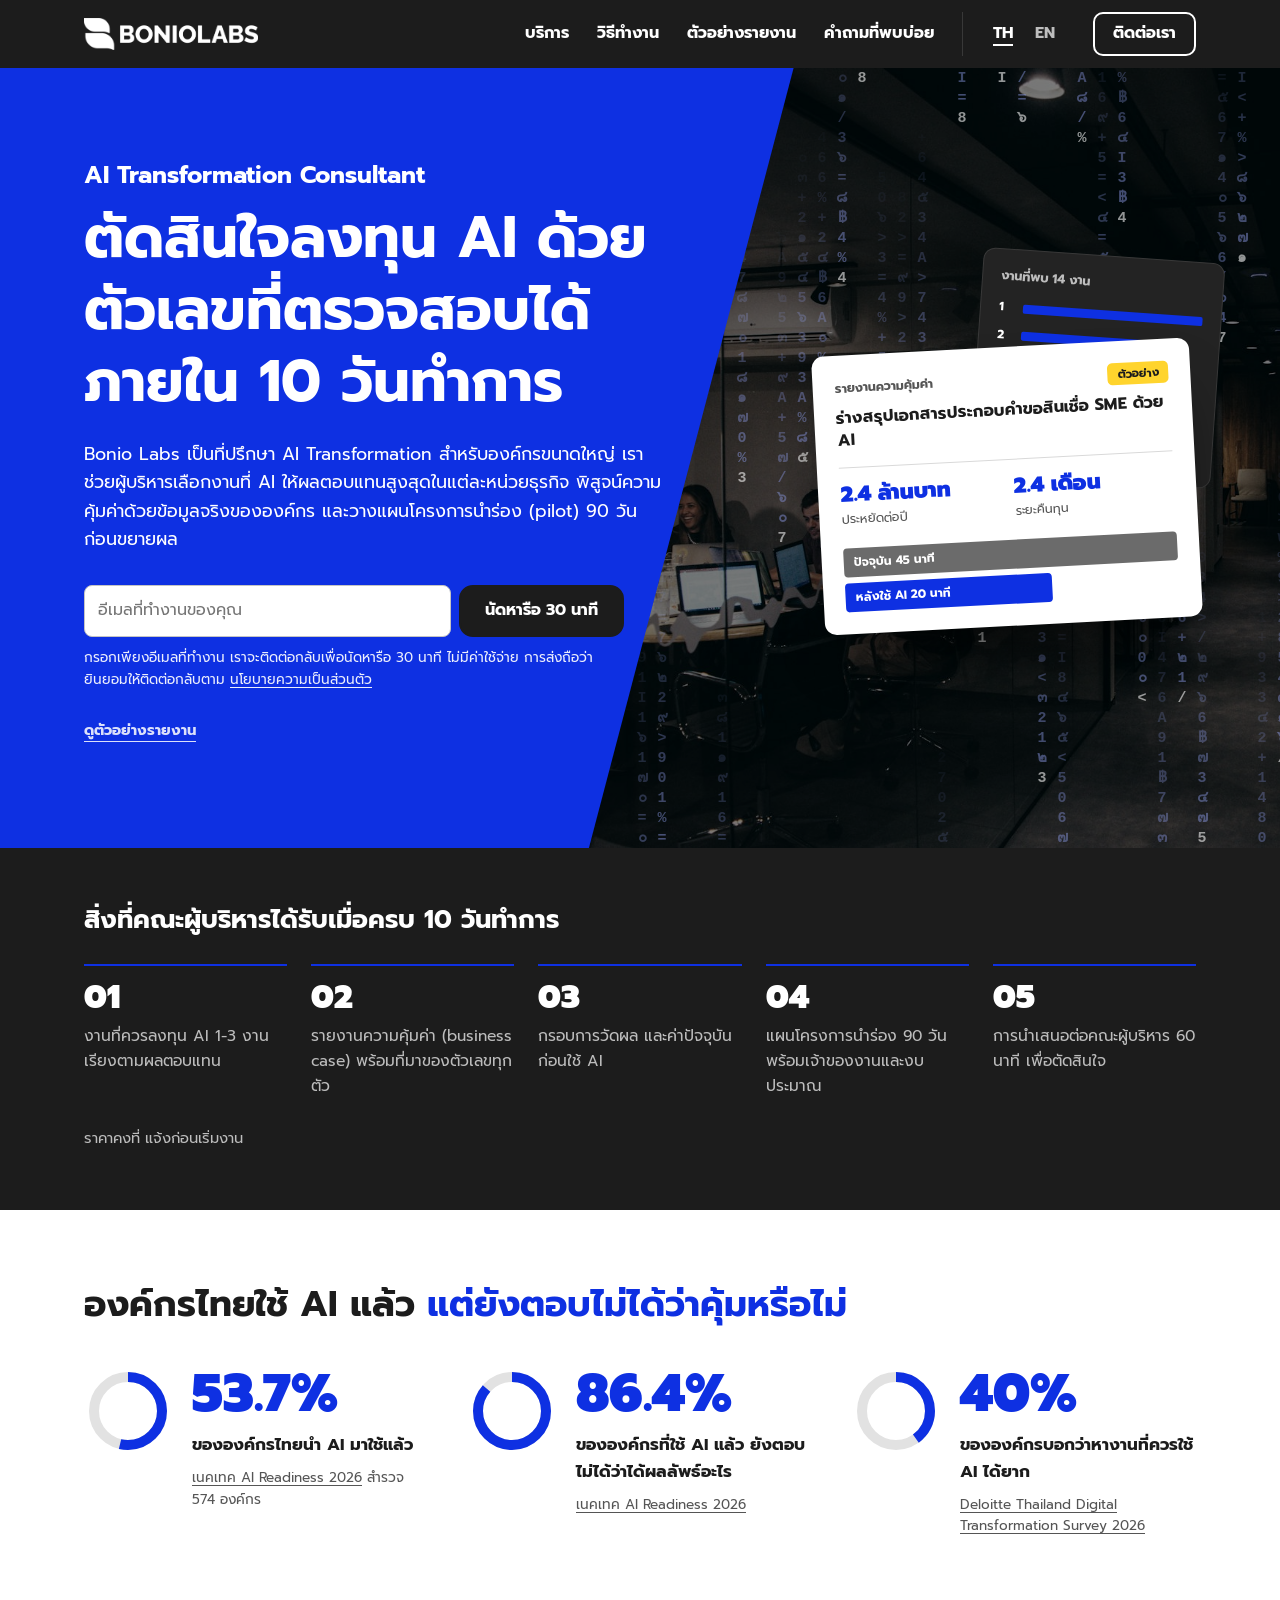
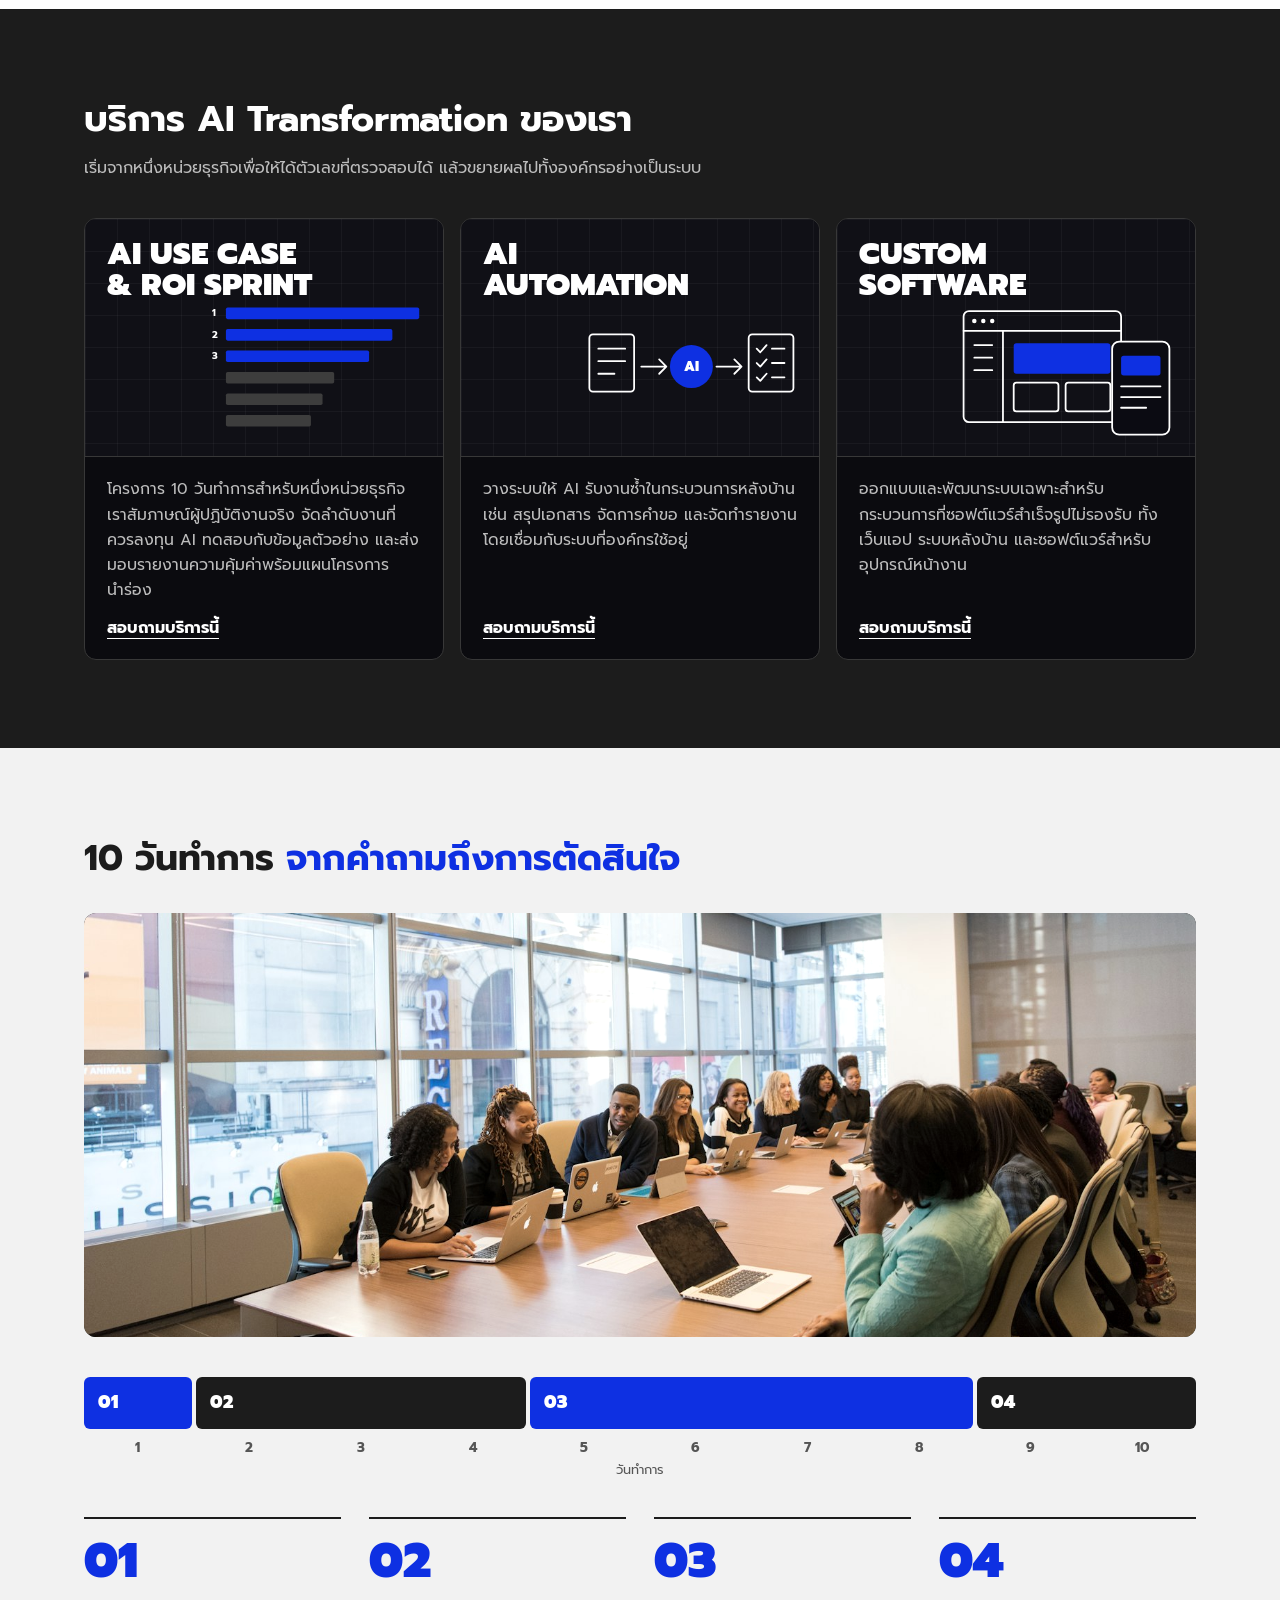
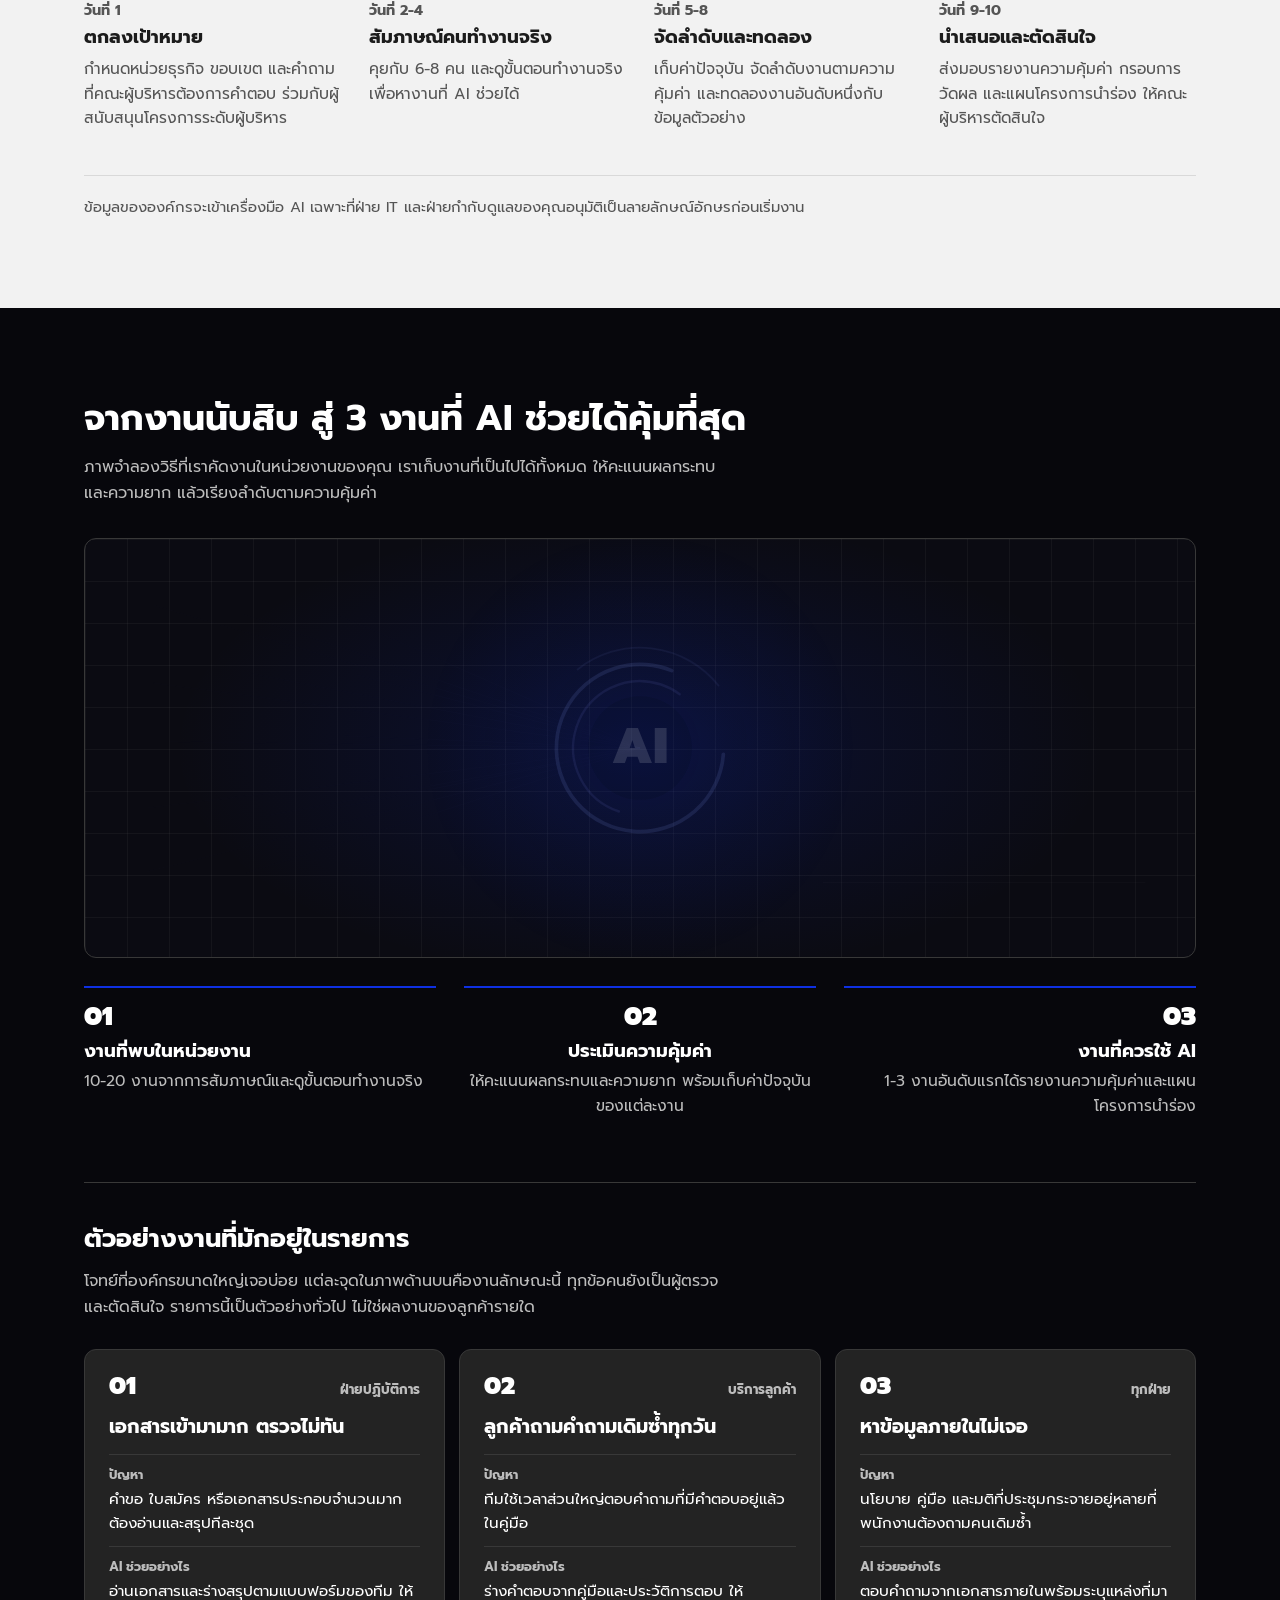
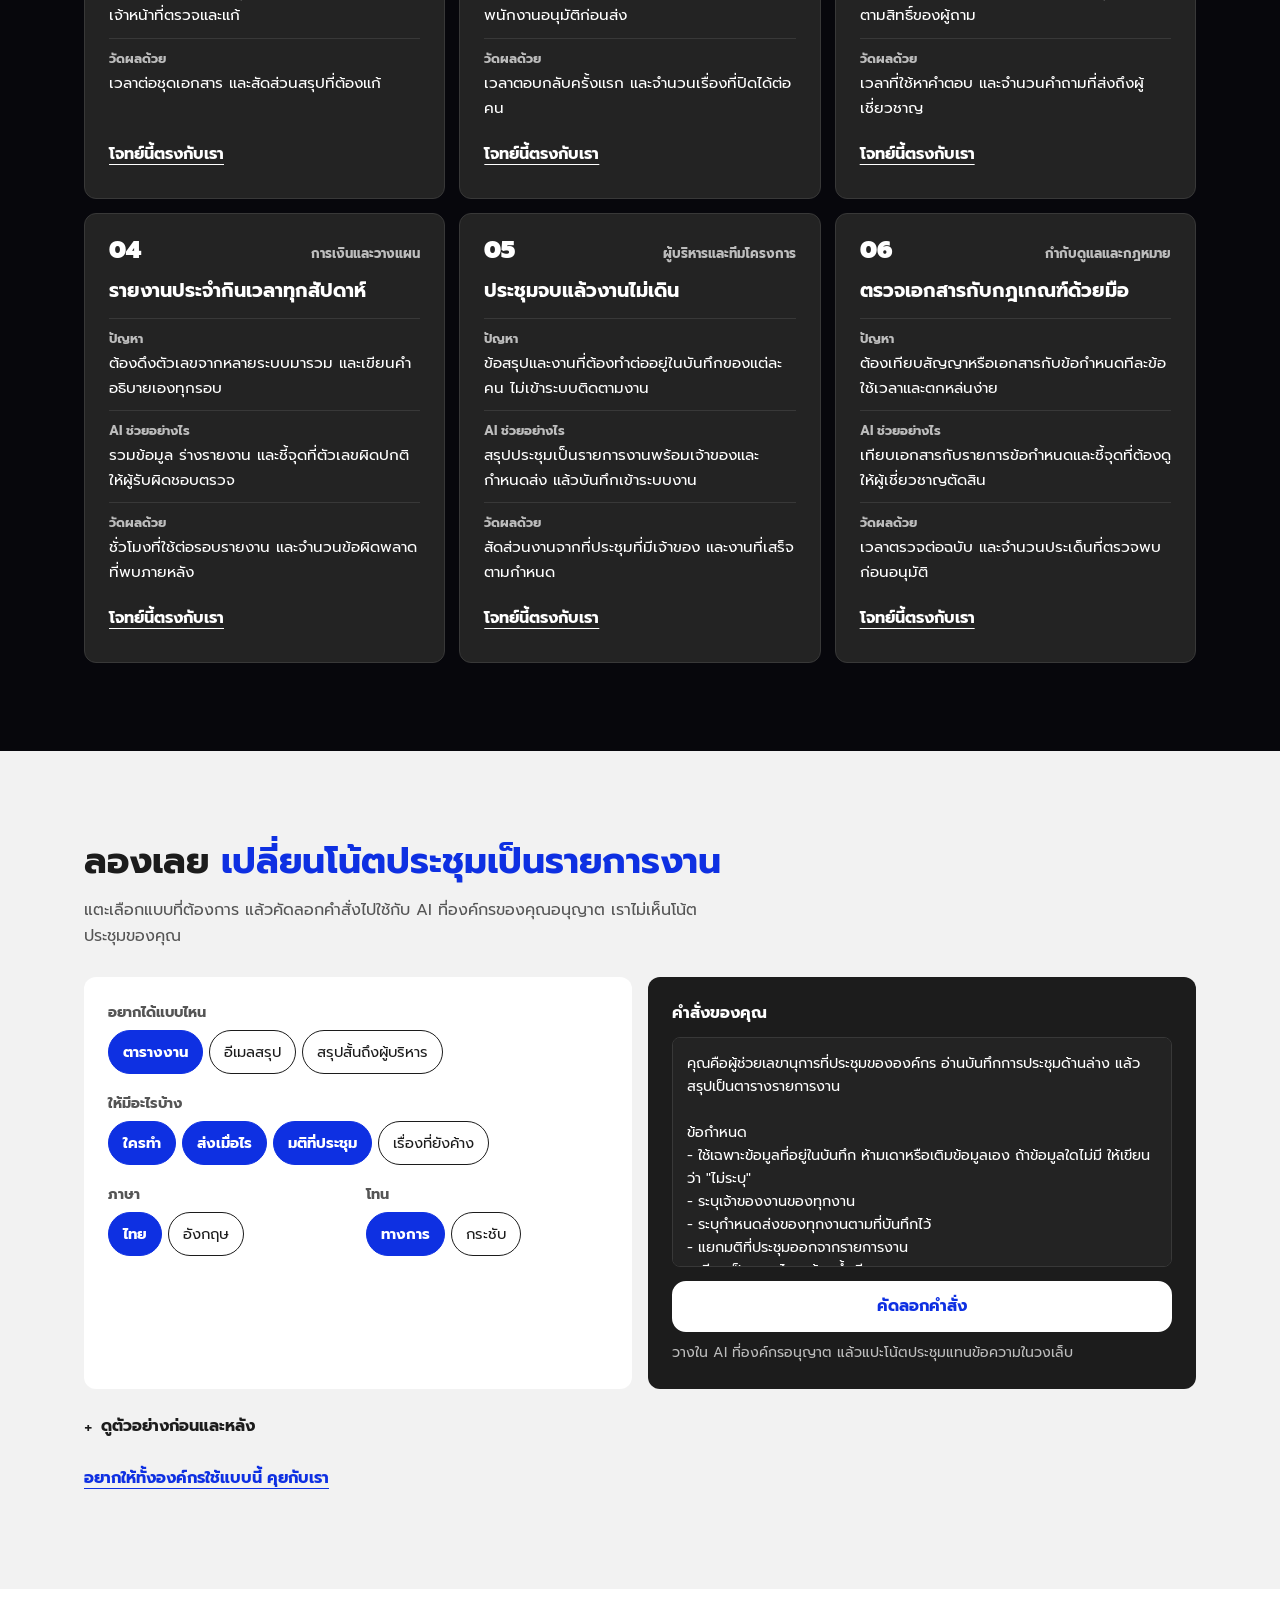
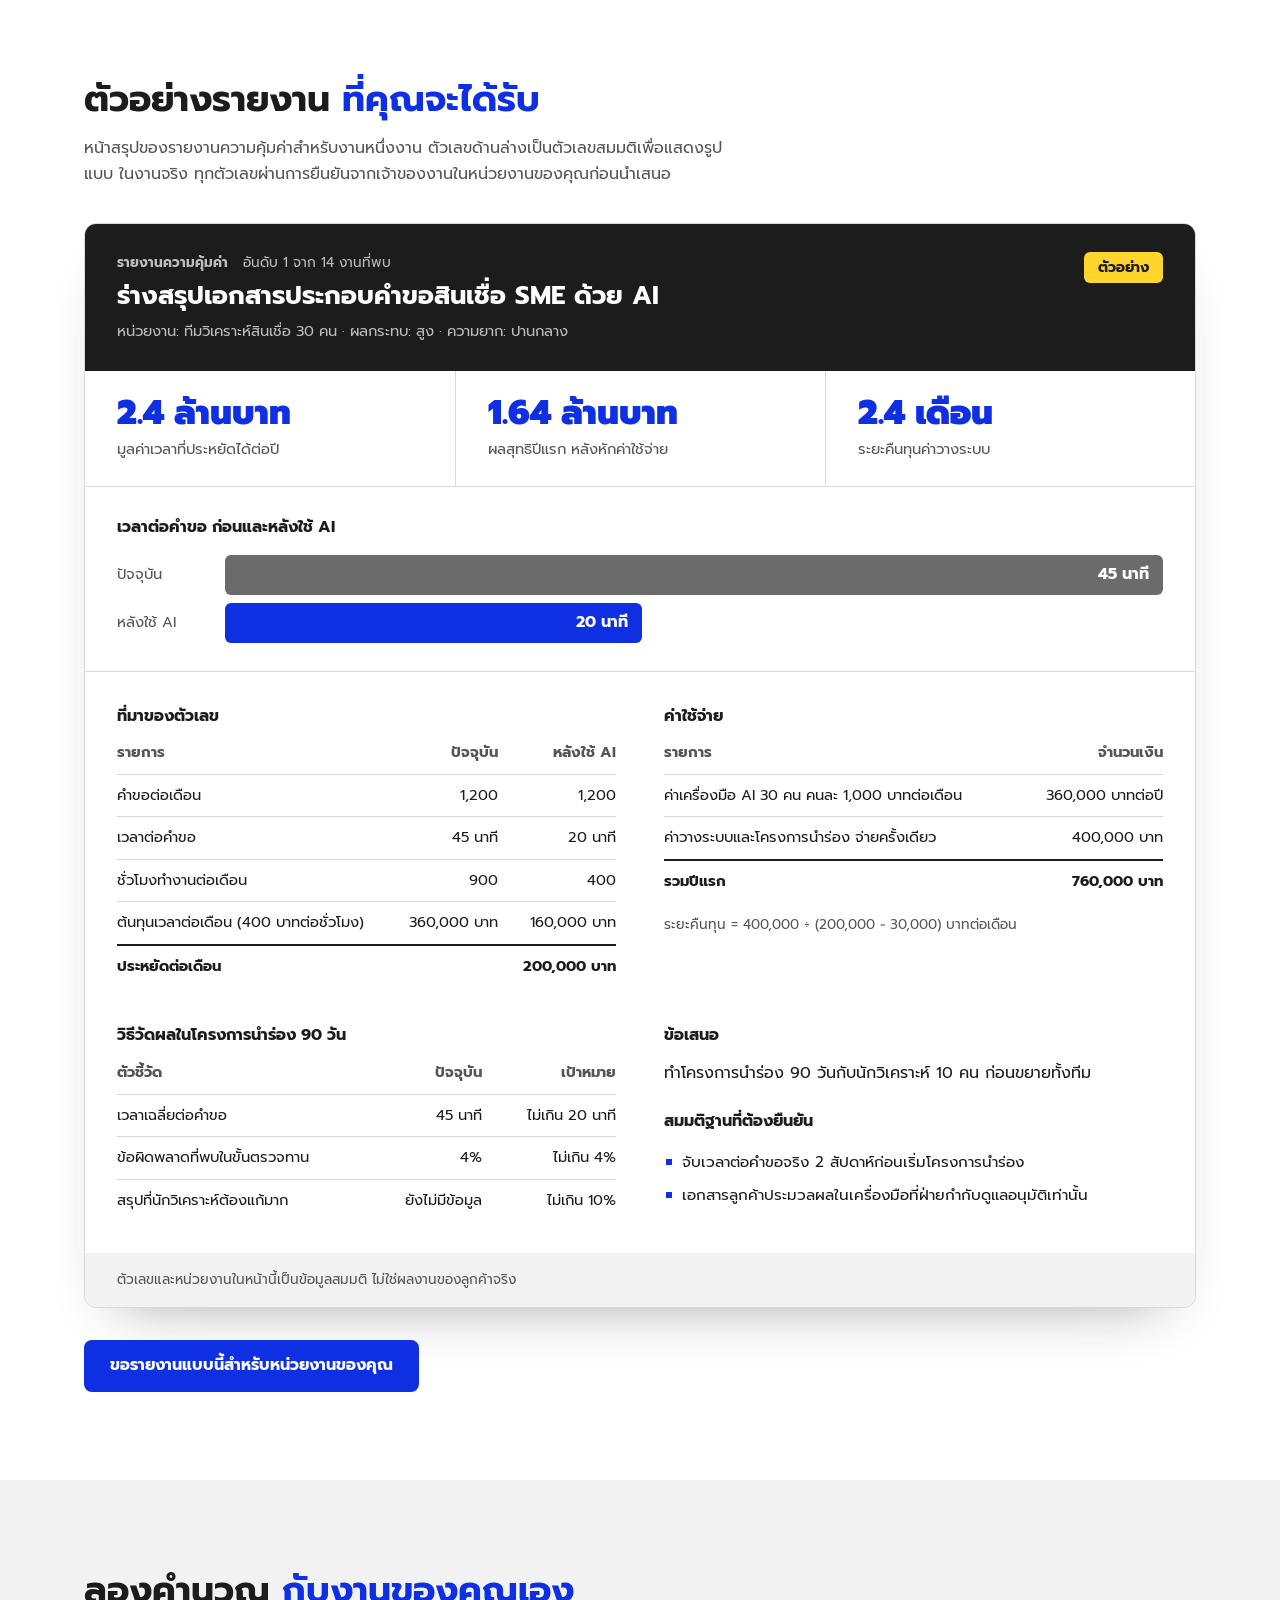
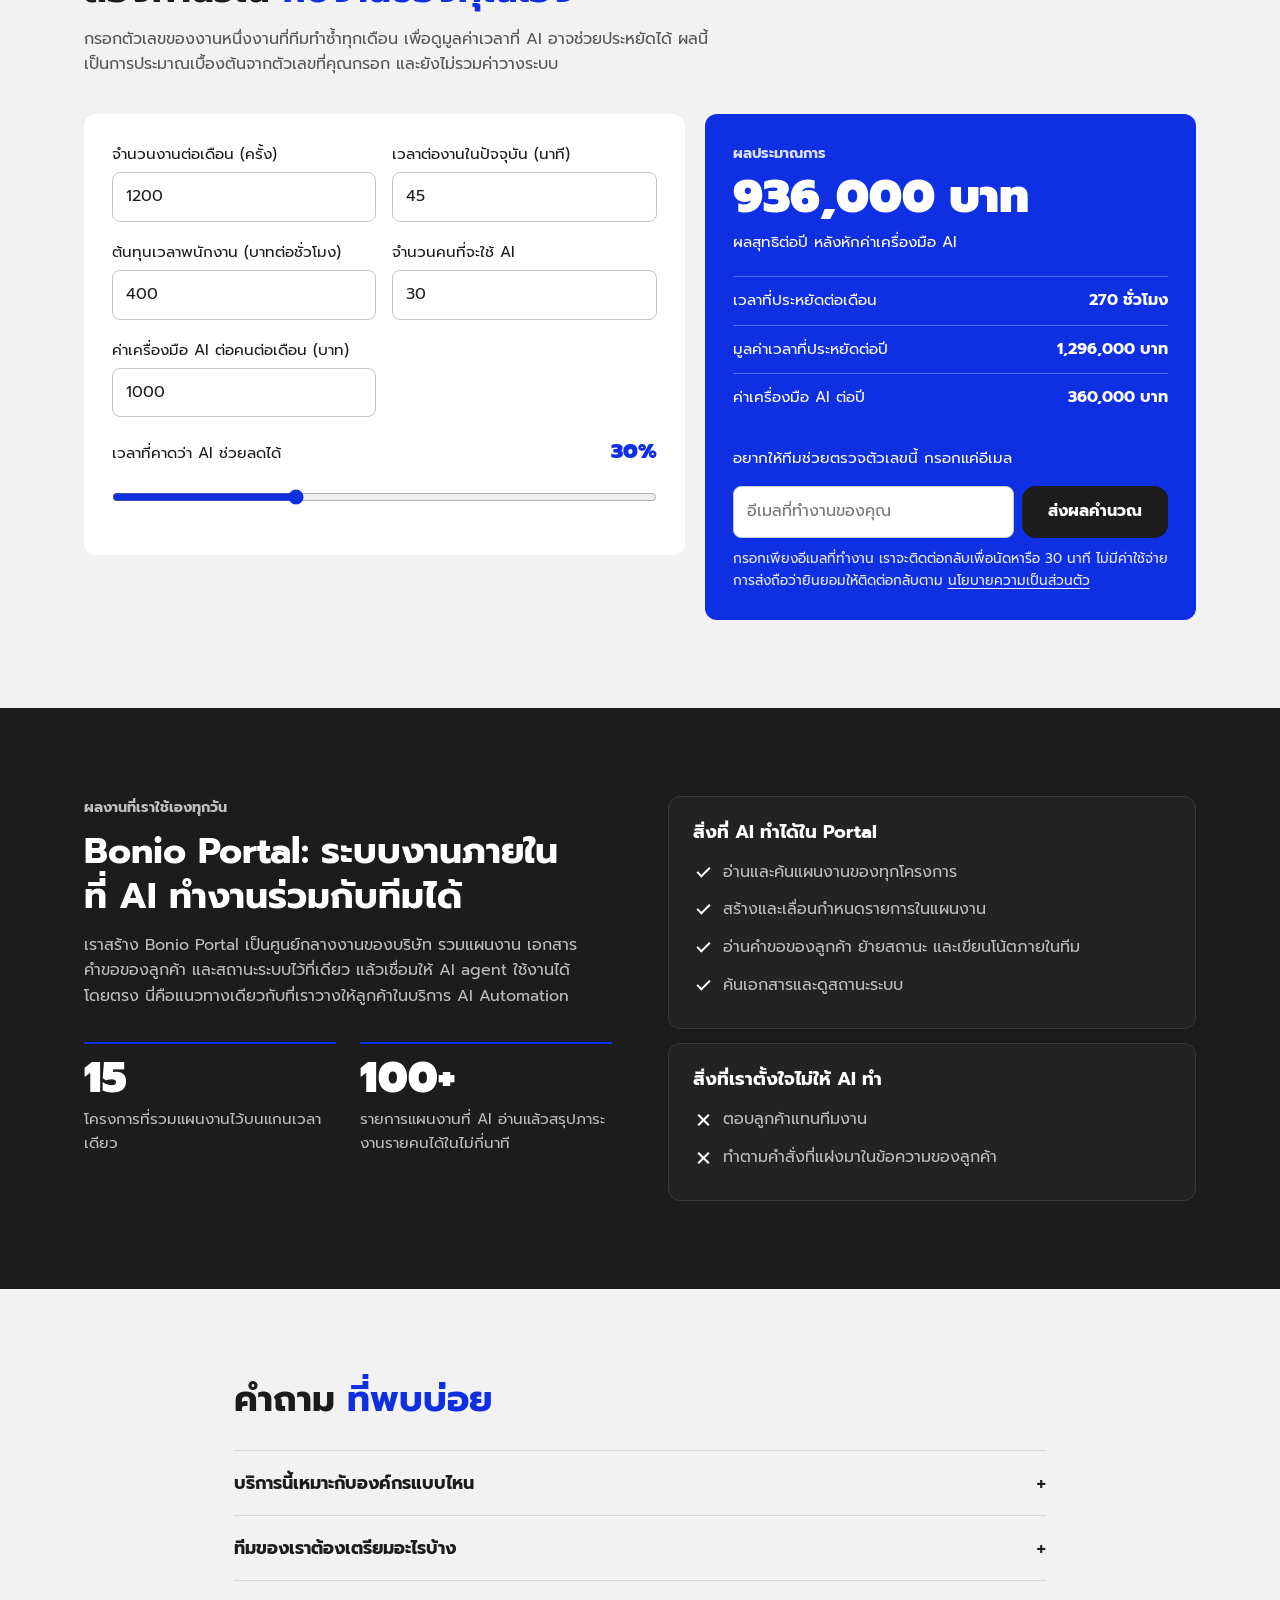
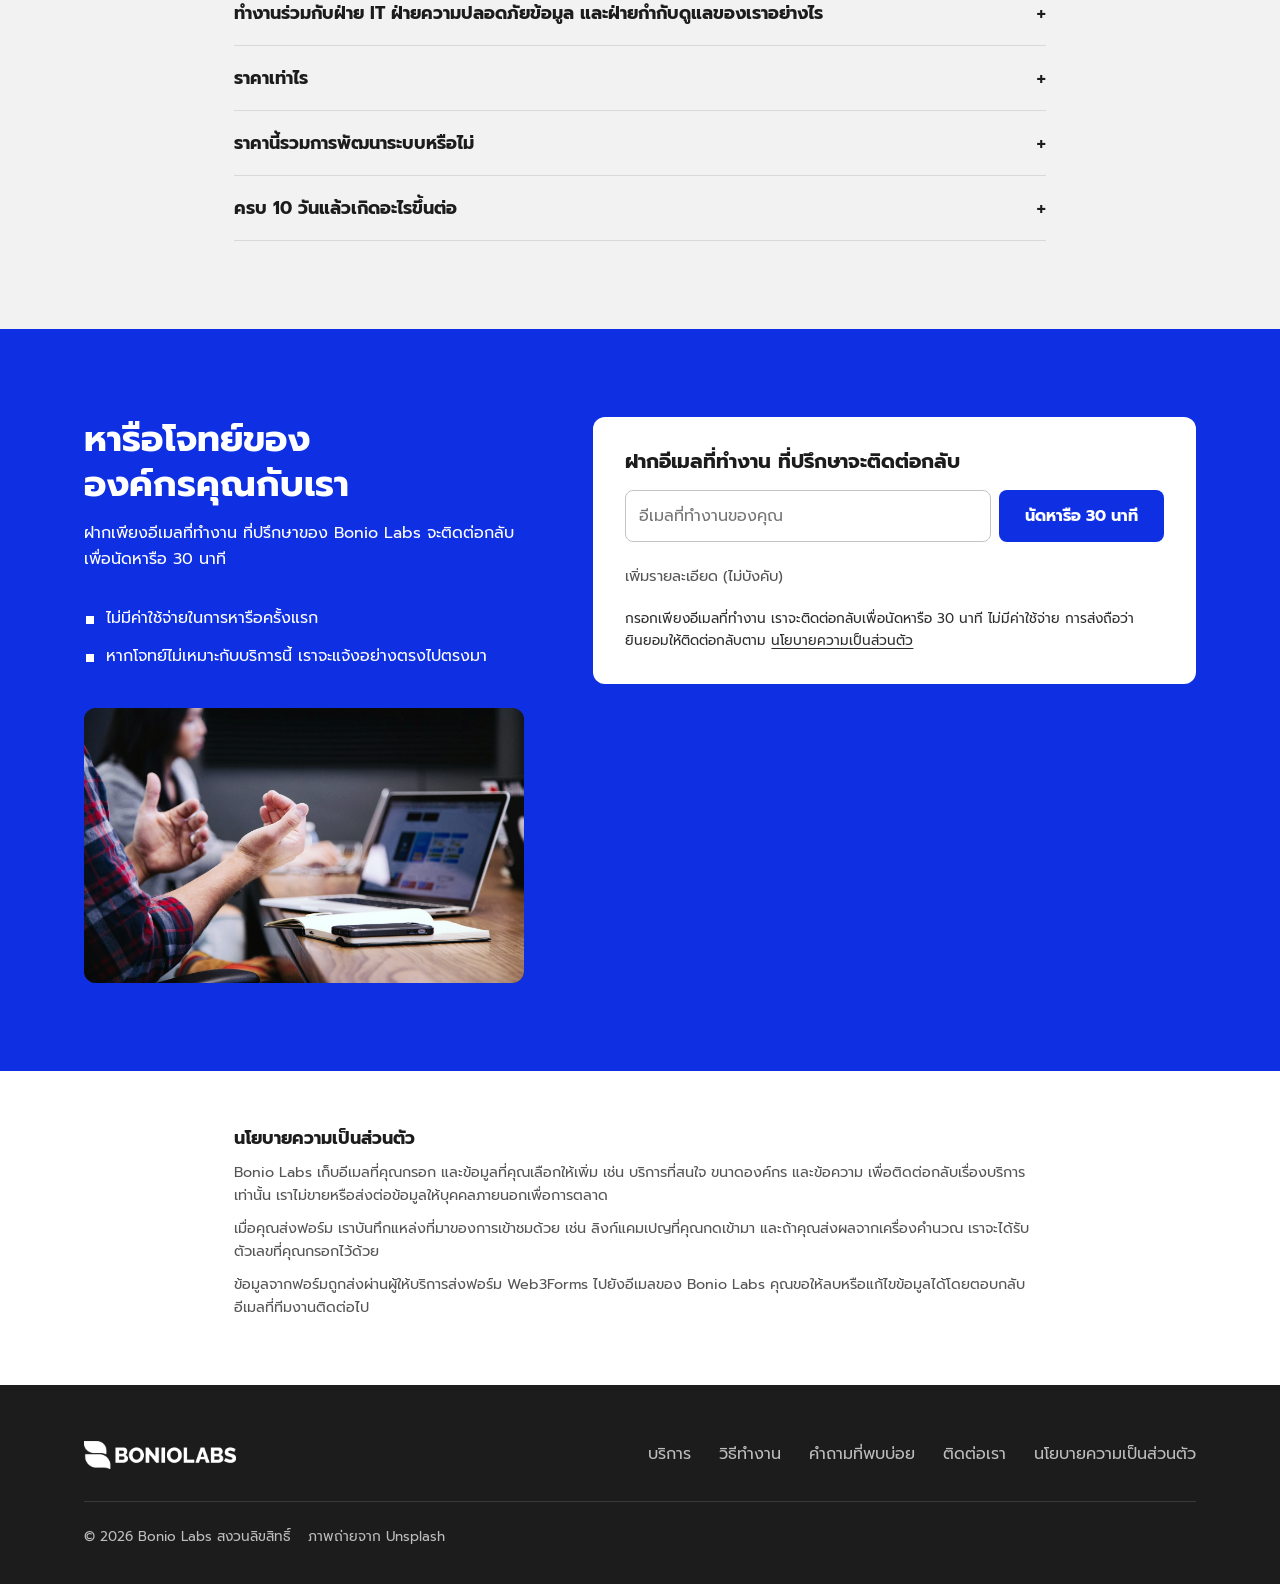
==== commit 806012d5: "Show the hero photo and data rain on narrow screens, fix phone spacing - Below 960px the photo and f" ====
--- a/index.html
+++ b/index.html
@@ -28,7 +28,7 @@
   <link rel="preconnect" href="https://fonts.googleapis.com">
   <link rel="preconnect" href="https://fonts.gstatic.com" crossorigin>
   <link href="https://fonts.googleapis.com/css2?family=Prompt:wght@400;700;900&display=swap" rel="stylesheet">
-  <link rel="stylesheet" href="styles.css?v=16">
+  <link rel="stylesheet" href="styles.css?v=17">
   <script type="application/ld+json">
   {
     "@context": "https://schema.org",
@@ -822,11 +822,11 @@
     </div>
   </footer>
 
-  <script src="config.js?v=16"></script>
-  <script src="main.js?v=16"></script>
-  <script src="calc.js?v=16"></script>
-  <script src="viz.js?v=16"></script>
-  <script src="prompt-tool.js?v=16"></script>
-  <script src="rain.js?v=16"></script>
+  <script src="config.js?v=17"></script>
+  <script src="main.js?v=17"></script>
+  <script src="calc.js?v=17"></script>
+  <script src="viz.js?v=17"></script>
+  <script src="prompt-tool.js?v=17"></script>
+  <script src="rain.js?v=17"></script>
 </body>
 </html>
--- a/styles.css
+++ b/styles.css
@@ -574,7 +574,12 @@
   /* จอแคบ: ข้อความบนพื้นน้ำเงิน ภาพอยู่ด้านล่างโดยตัดขอบบนเฉียง */
   .hero { background: var(--blue); }
   .hero::before { display: none; }
-  .hero-photo, .hero-rain { display: none; }
+  /* จอแคบ: ภาพถ่ายและตัวอักษรไหลเป็นแถบมืดด้านล่าง อยู่หลังการ์ดตัวอย่างรายงาน */
+  .hero-photo, .hero-rain {
+    top: auto; bottom: 0; left: 0; right: auto; width: 100%; height: 440px;
+    clip-path: polygon(0 16%, 100% 0, 100% 100%, 0 100%);
+  }
+  .hero-photo { object-position: 20% center; }
   .hero-grid { flex-direction: column; align-items: stretch; gap: 0; padding-top: 56px; padding-bottom: 56px; min-height: 0; }
   .hero-copy { width: 100%; }
   .hero-visual { width: min(340px, 78%); margin: 108px auto 0; }
@@ -608,7 +613,7 @@
 }
 
 @media (max-width: 600px) {
-  .wrap { padding: 0 16px; }
+  .wrap { padding-left: 16px; padding-right: 16px; }
   .sol-grid { grid-template-columns: 1fr; }
   .photo-wide { aspect-ratio: 16 / 9; }
   .photo-contact { max-width: none; }
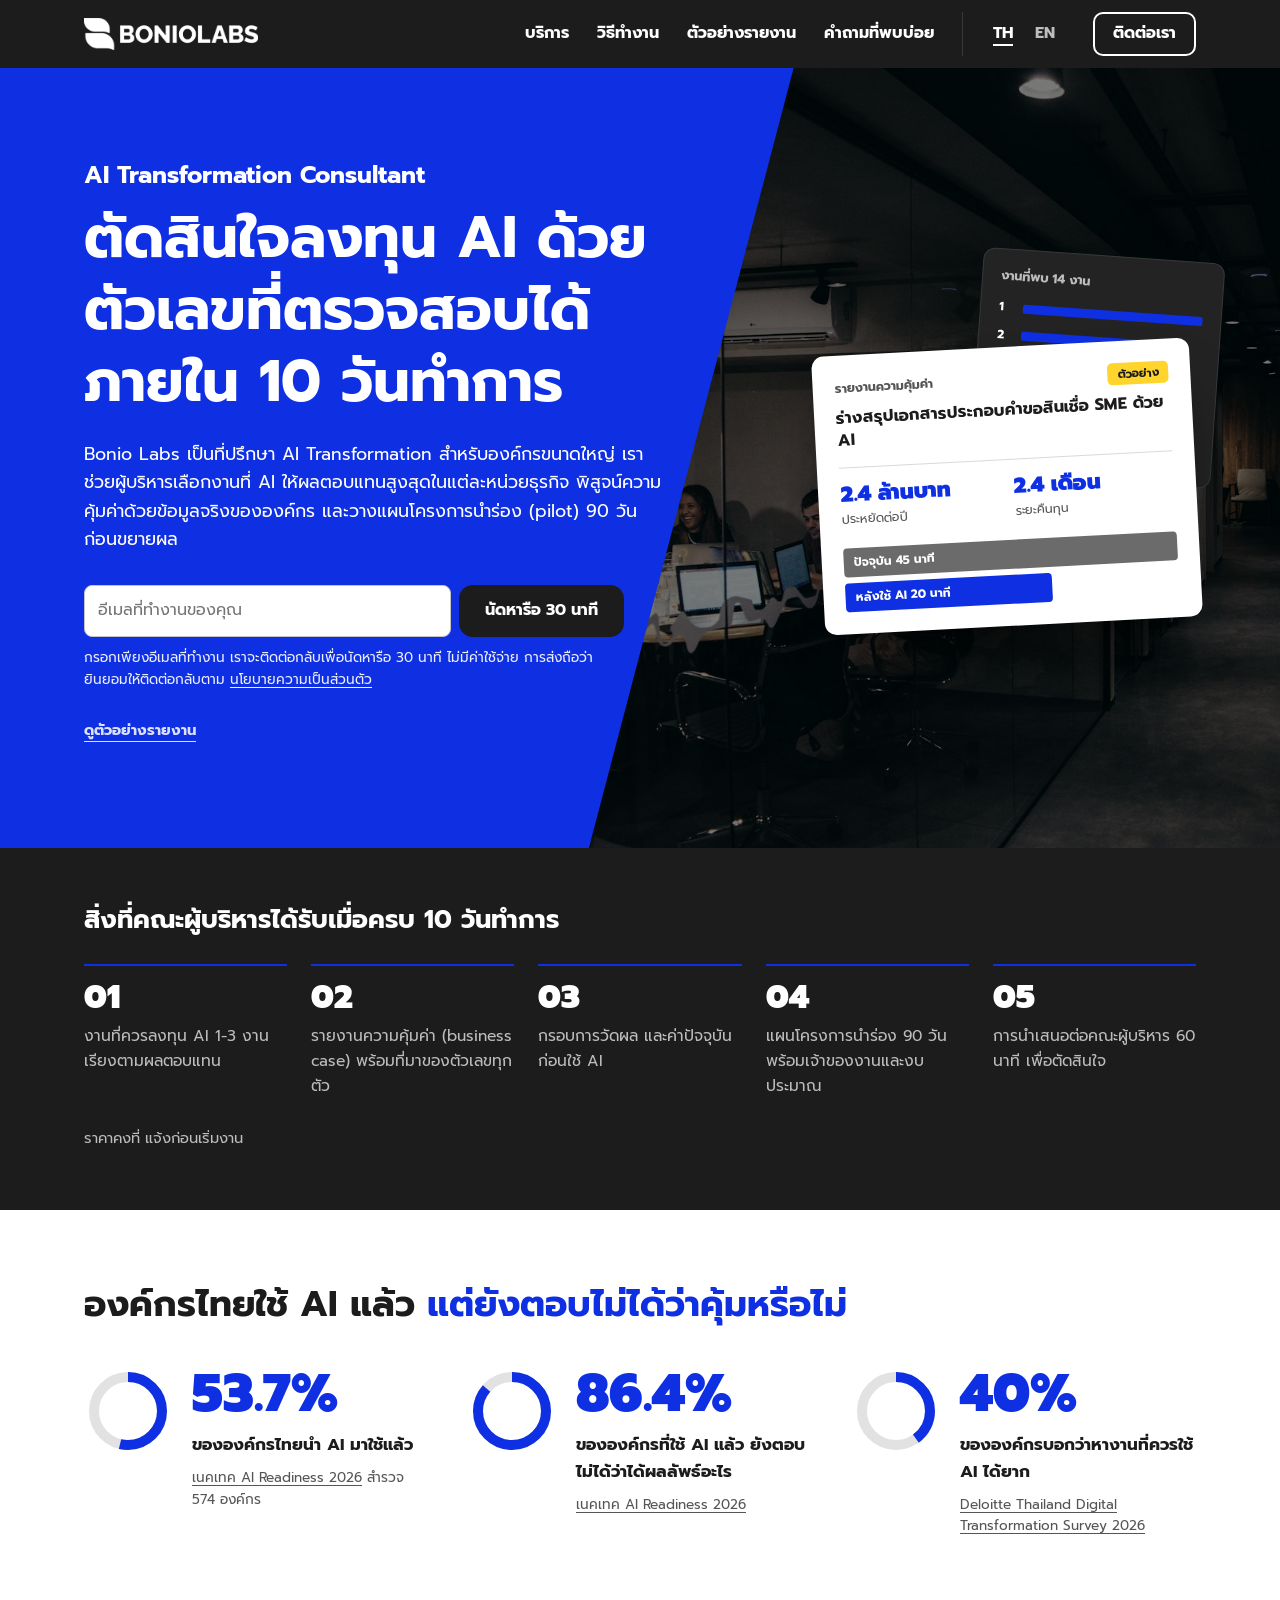
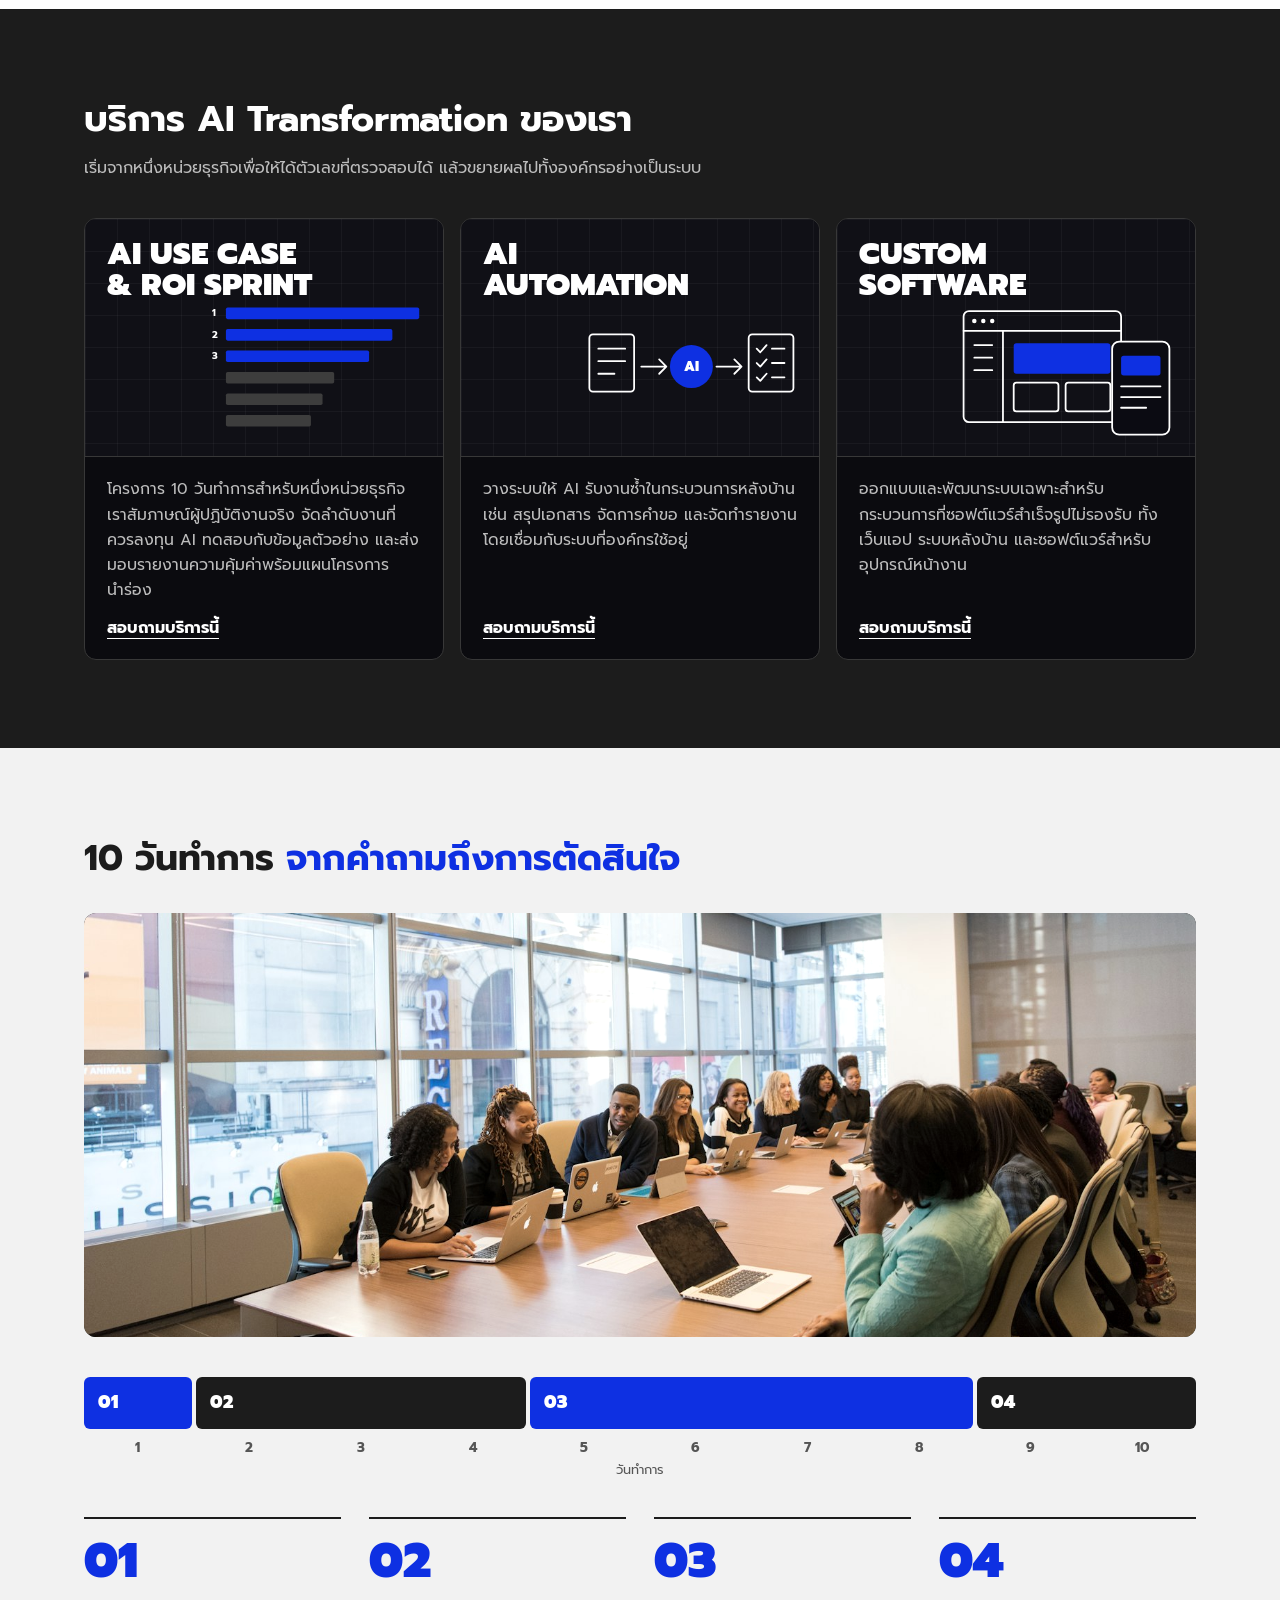
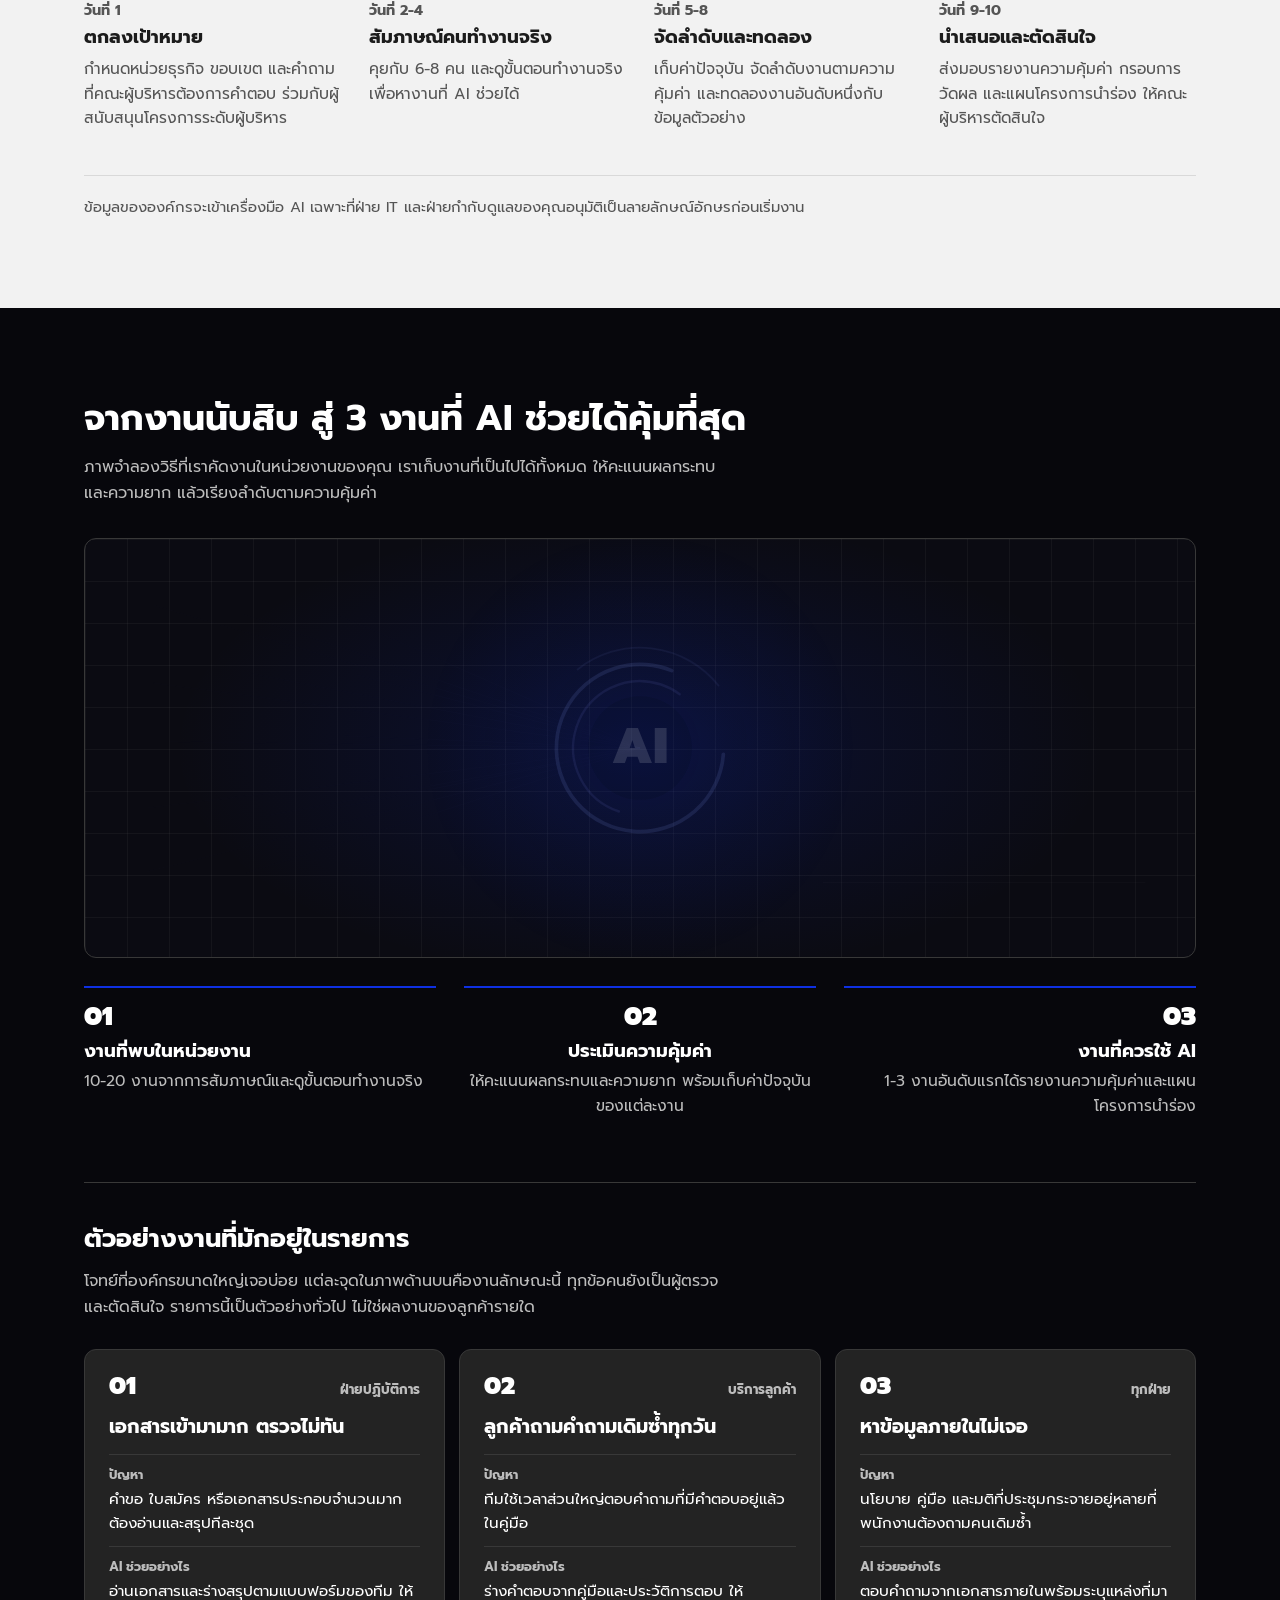
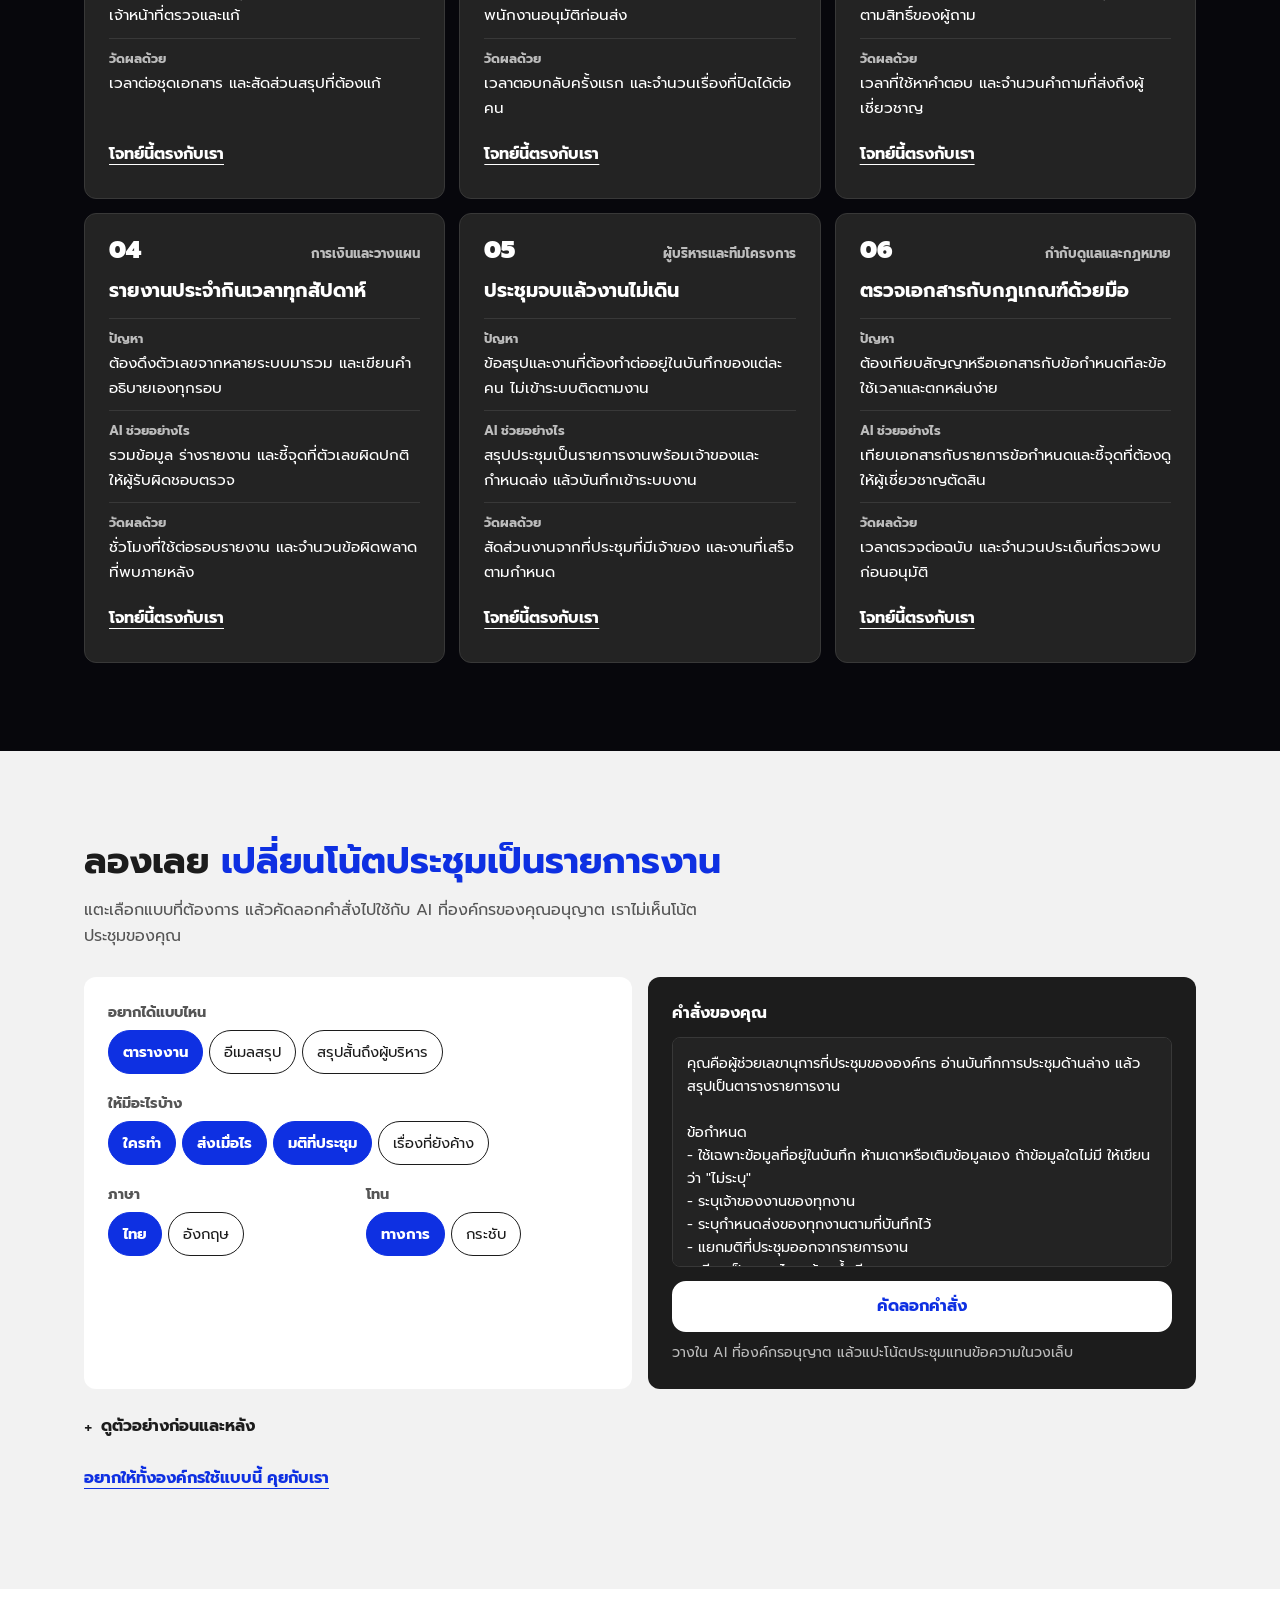
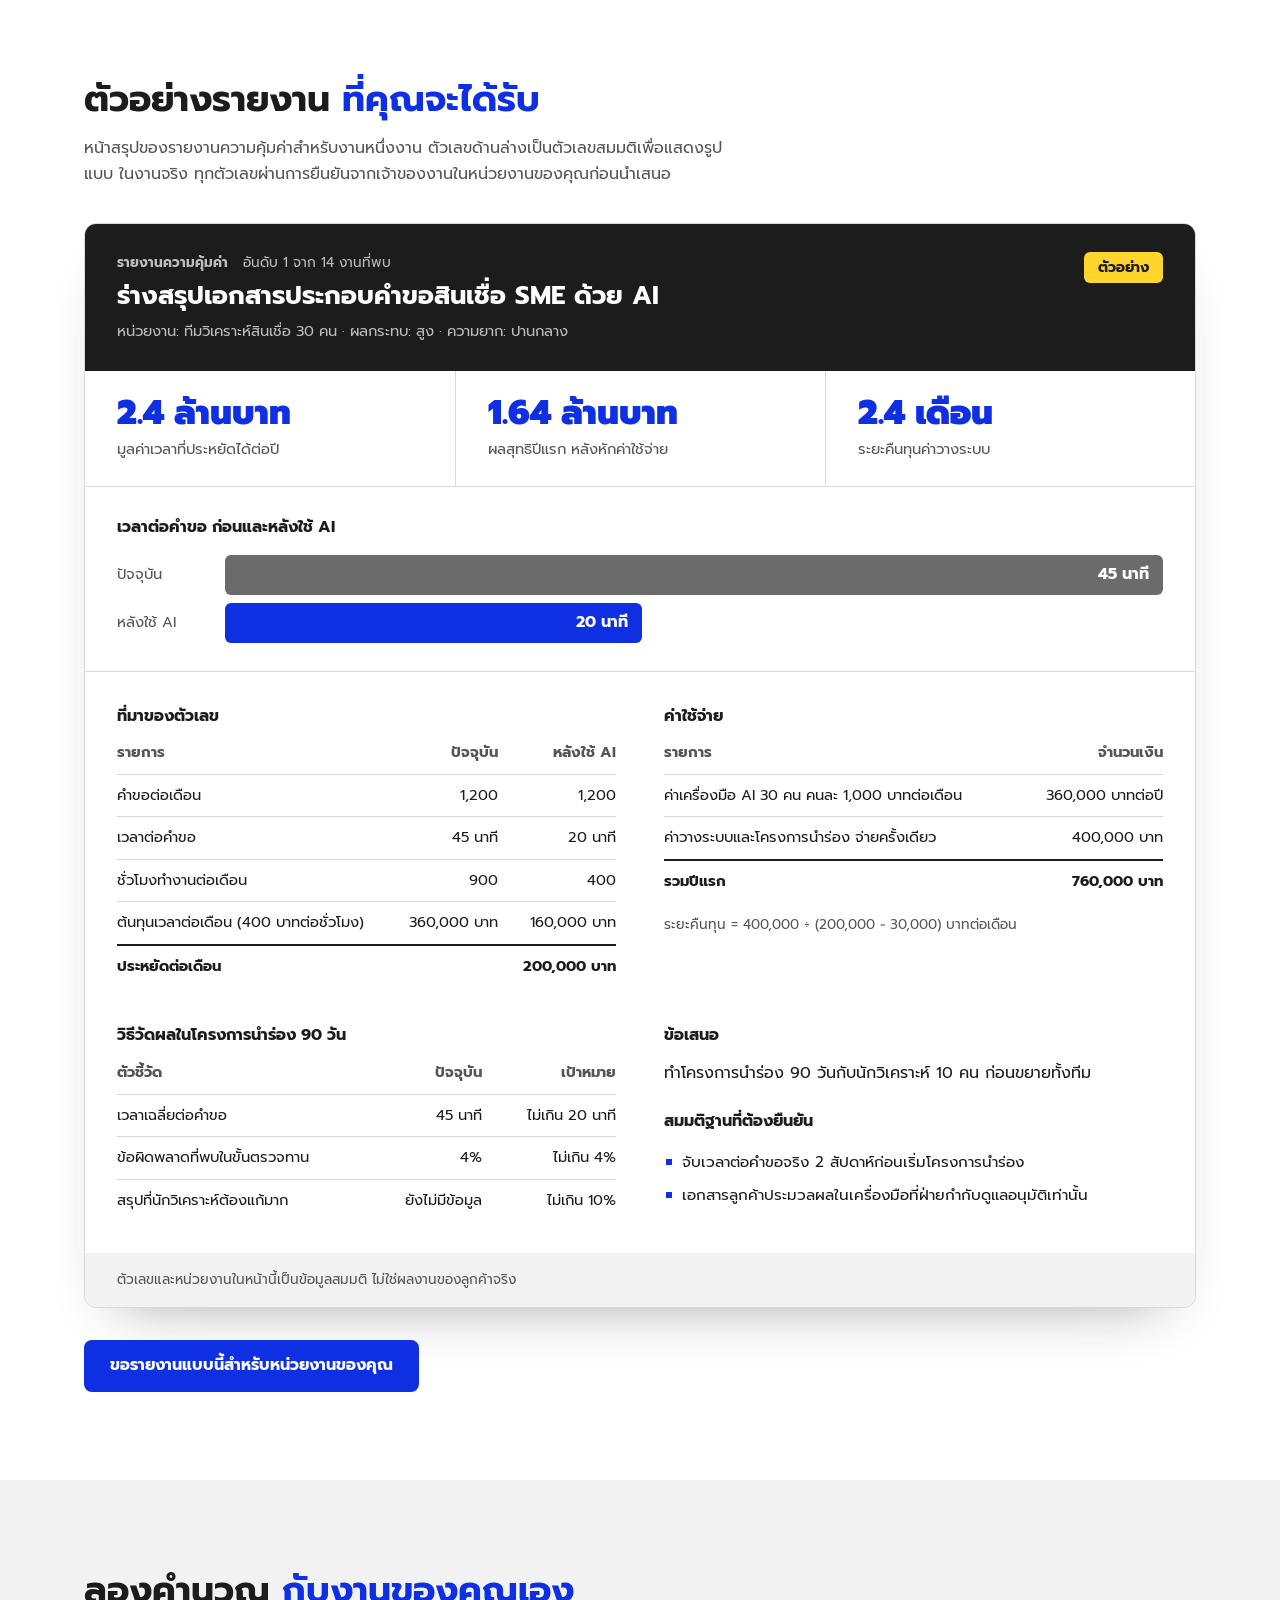
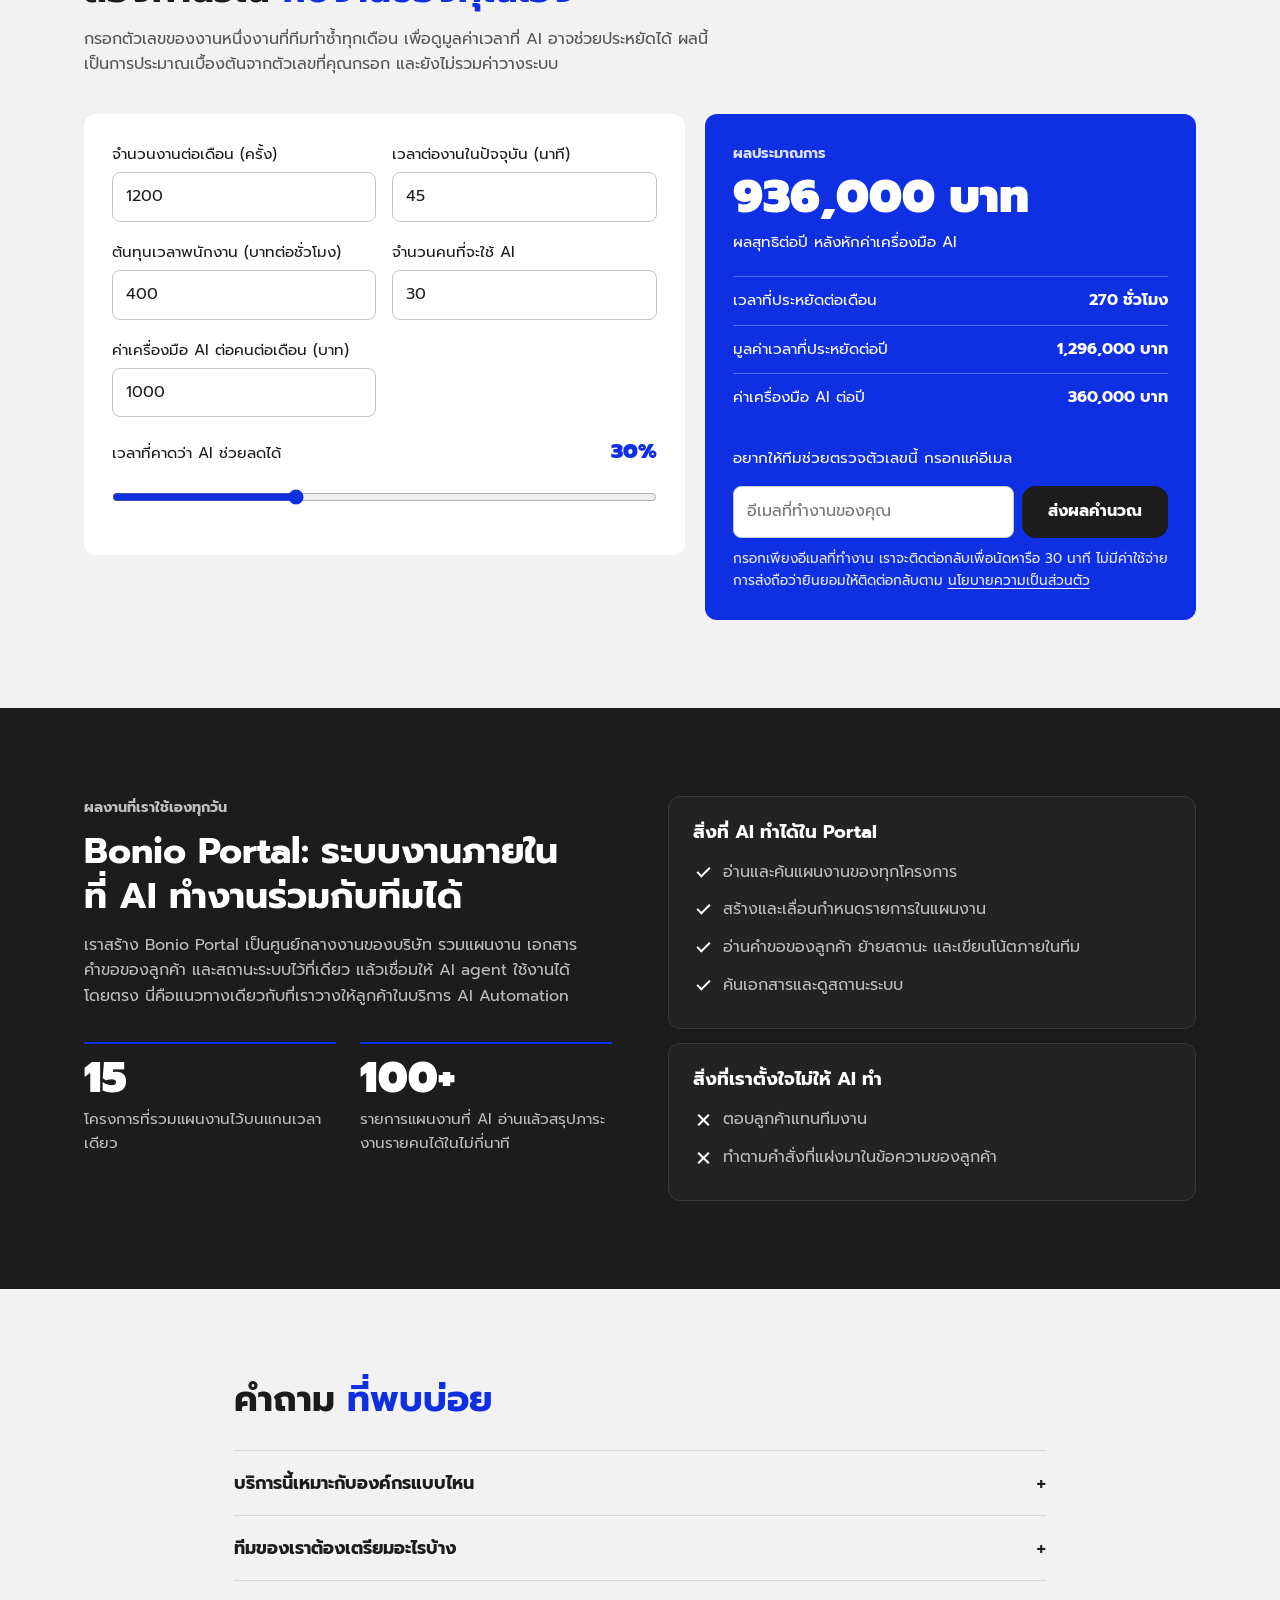
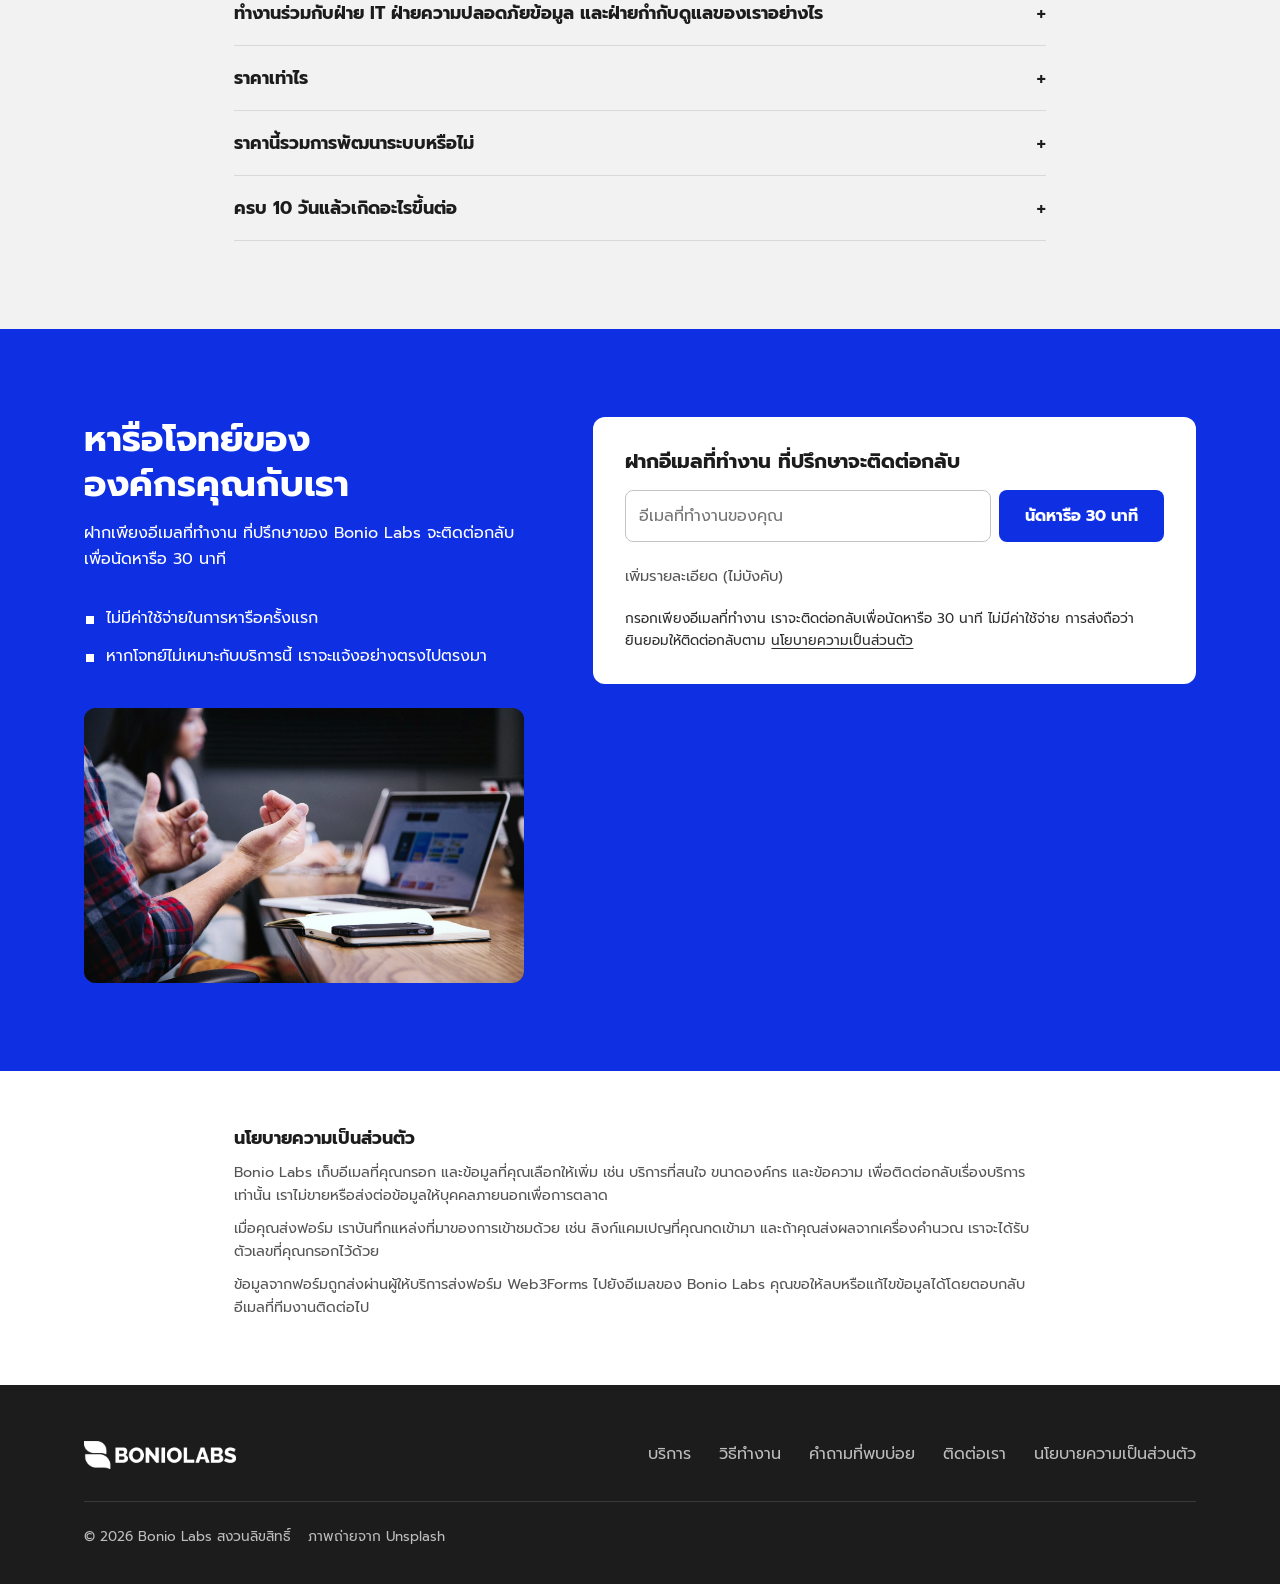
==== commit 07ed4ebb: "Remove the falling-characters effect from the hero The effect did not work for the page. The hero ke" ====
--- a/index.html
+++ b/index.html
@@ -28,7 +28,7 @@
   <link rel="preconnect" href="https://fonts.googleapis.com">
   <link rel="preconnect" href="https://fonts.gstatic.com" crossorigin>
   <link href="https://fonts.googleapis.com/css2?family=Prompt:wght@400;700;900&display=swap" rel="stylesheet">
-  <link rel="stylesheet" href="styles.css?v=17">
+  <link rel="stylesheet" href="styles.css?v=18">
   <script type="application/ld+json">
   {
     "@context": "https://schema.org",
@@ -131,7 +131,6 @@
   <main id="top">
     <section class="hero">
       <img class="hero-photo" src="assets/photo-glass-room.jpg" alt="" width="1600" height="1067" fetchpriority="high">
-      <canvas class="hero-rain" aria-hidden="true"></canvas>
       <div class="wrap hero-grid">
         <div class="hero-copy">
           <p class="hero-kicker">AI Transformation Consultant</p>
@@ -822,11 +821,10 @@
     </div>
   </footer>
 
-  <script src="config.js?v=17"></script>
-  <script src="main.js?v=17"></script>
-  <script src="calc.js?v=17"></script>
-  <script src="viz.js?v=17"></script>
-  <script src="prompt-tool.js?v=17"></script>
-  <script src="rain.js?v=17"></script>
+  <script src="config.js?v=18"></script>
+  <script src="main.js?v=18"></script>
+  <script src="calc.js?v=18"></script>
+  <script src="viz.js?v=18"></script>
+  <script src="prompt-tool.js?v=18"></script>
 </body>
 </html>
--- a/styles.css
+++ b/styles.css
@@ -117,14 +117,13 @@
 
 /* Hero: น้ำเงินตัดเฉียงกับดำ ตามหน้าแรกของ boniolabs.com */
 .hero { position: relative; color: var(--white); overflow: hidden; background: #0b0d14; }
-/* ด้านมืดของส่วนบนสุด: ภาพถ่ายจริงย้อมให้มืด แล้วมีตัวอักษรข้อมูลไหลทับ (rain.js) */
+/* ด้านมืดของส่วนบนสุด: ภาพถ่ายจริงย้อมให้มืด อยู่หลังการ์ดตัวอย่างรายงาน */
 .hero-photo {
   position: absolute; top: 0; right: 0; z-index: 0;
   width: 60%; height: 100%; max-width: none;
   object-fit: cover; object-position: 28% center;
   filter: saturate(0.55) brightness(0.5) contrast(1.1);
 }
-.hero-rain { position: absolute; top: 0; right: 0; z-index: 0; width: 60%; height: 100%; opacity: 0.6; }
 .hero::before {
   content: ""; position: absolute; inset: 0; z-index: 1; background: var(--blue);
   clip-path: polygon(0 0, var(--hero-cut-top) 0, var(--hero-cut-bottom) 100%, 0 100%);
@@ -574,8 +573,8 @@
   /* จอแคบ: ข้อความบนพื้นน้ำเงิน ภาพอยู่ด้านล่างโดยตัดขอบบนเฉียง */
   .hero { background: var(--blue); }
   .hero::before { display: none; }
-  /* จอแคบ: ภาพถ่ายและตัวอักษรไหลเป็นแถบมืดด้านล่าง อยู่หลังการ์ดตัวอย่างรายงาน */
-  .hero-photo, .hero-rain {
+  /* จอแคบ: ภาพถ่ายเป็นแถบมืดด้านล่าง อยู่หลังการ์ดตัวอย่างรายงาน */
+  .hero-photo {
     top: auto; bottom: 0; left: 0; right: auto; width: 100%; height: 440px;
     clip-path: polygon(0 16%, 100% 0, 100% 100%, 0 100%);
   }
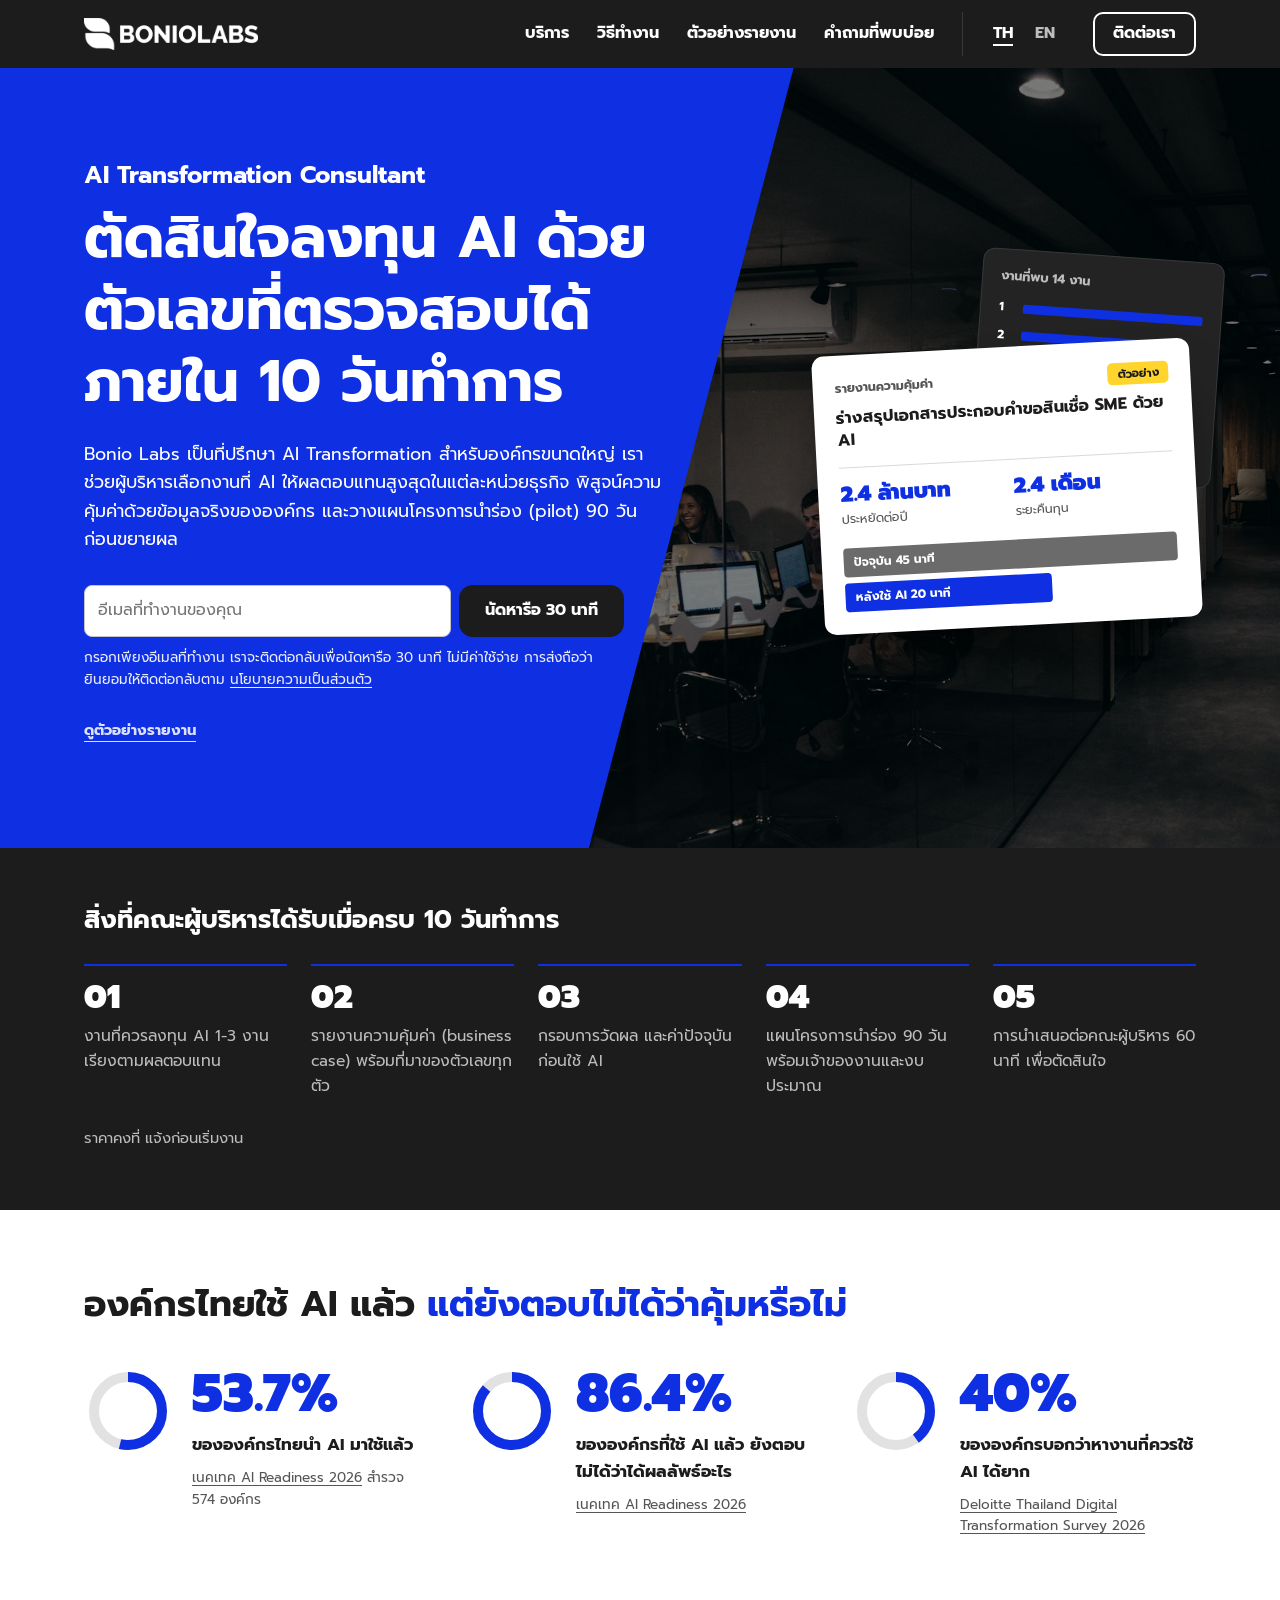
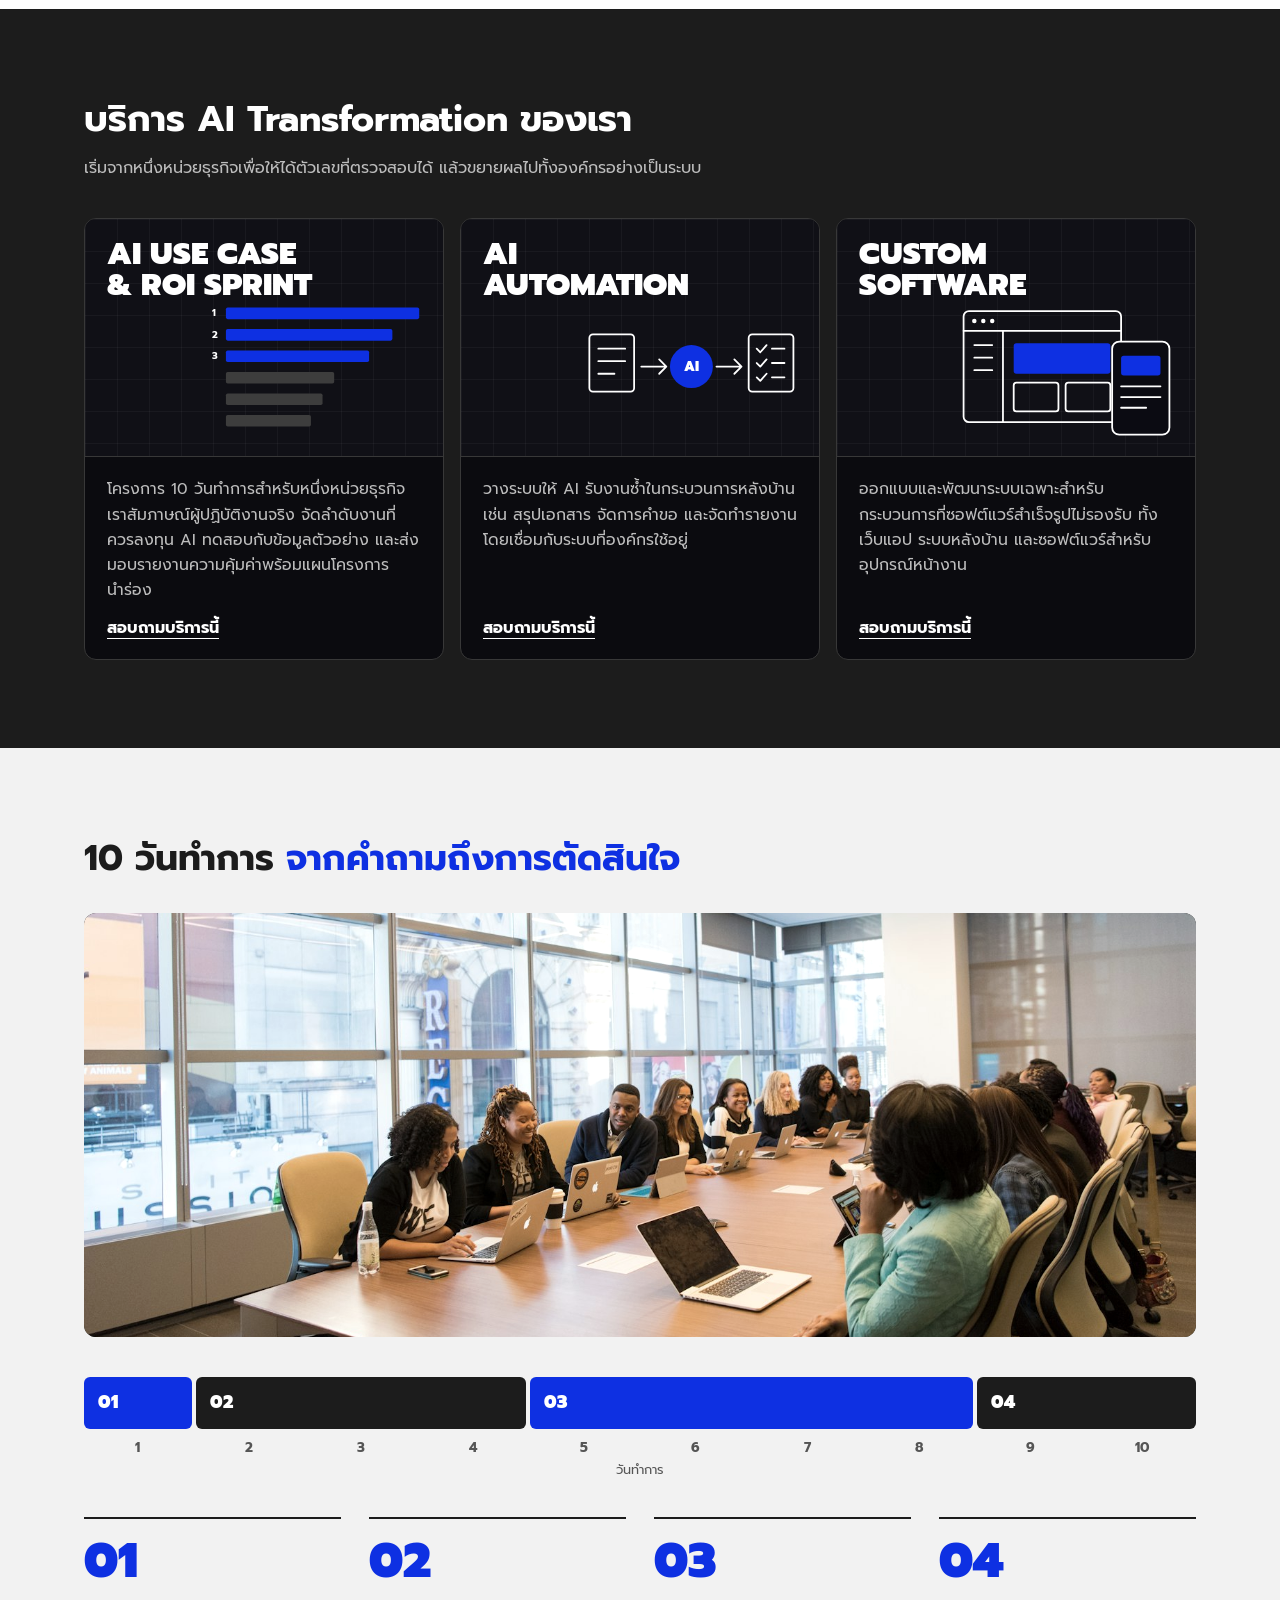
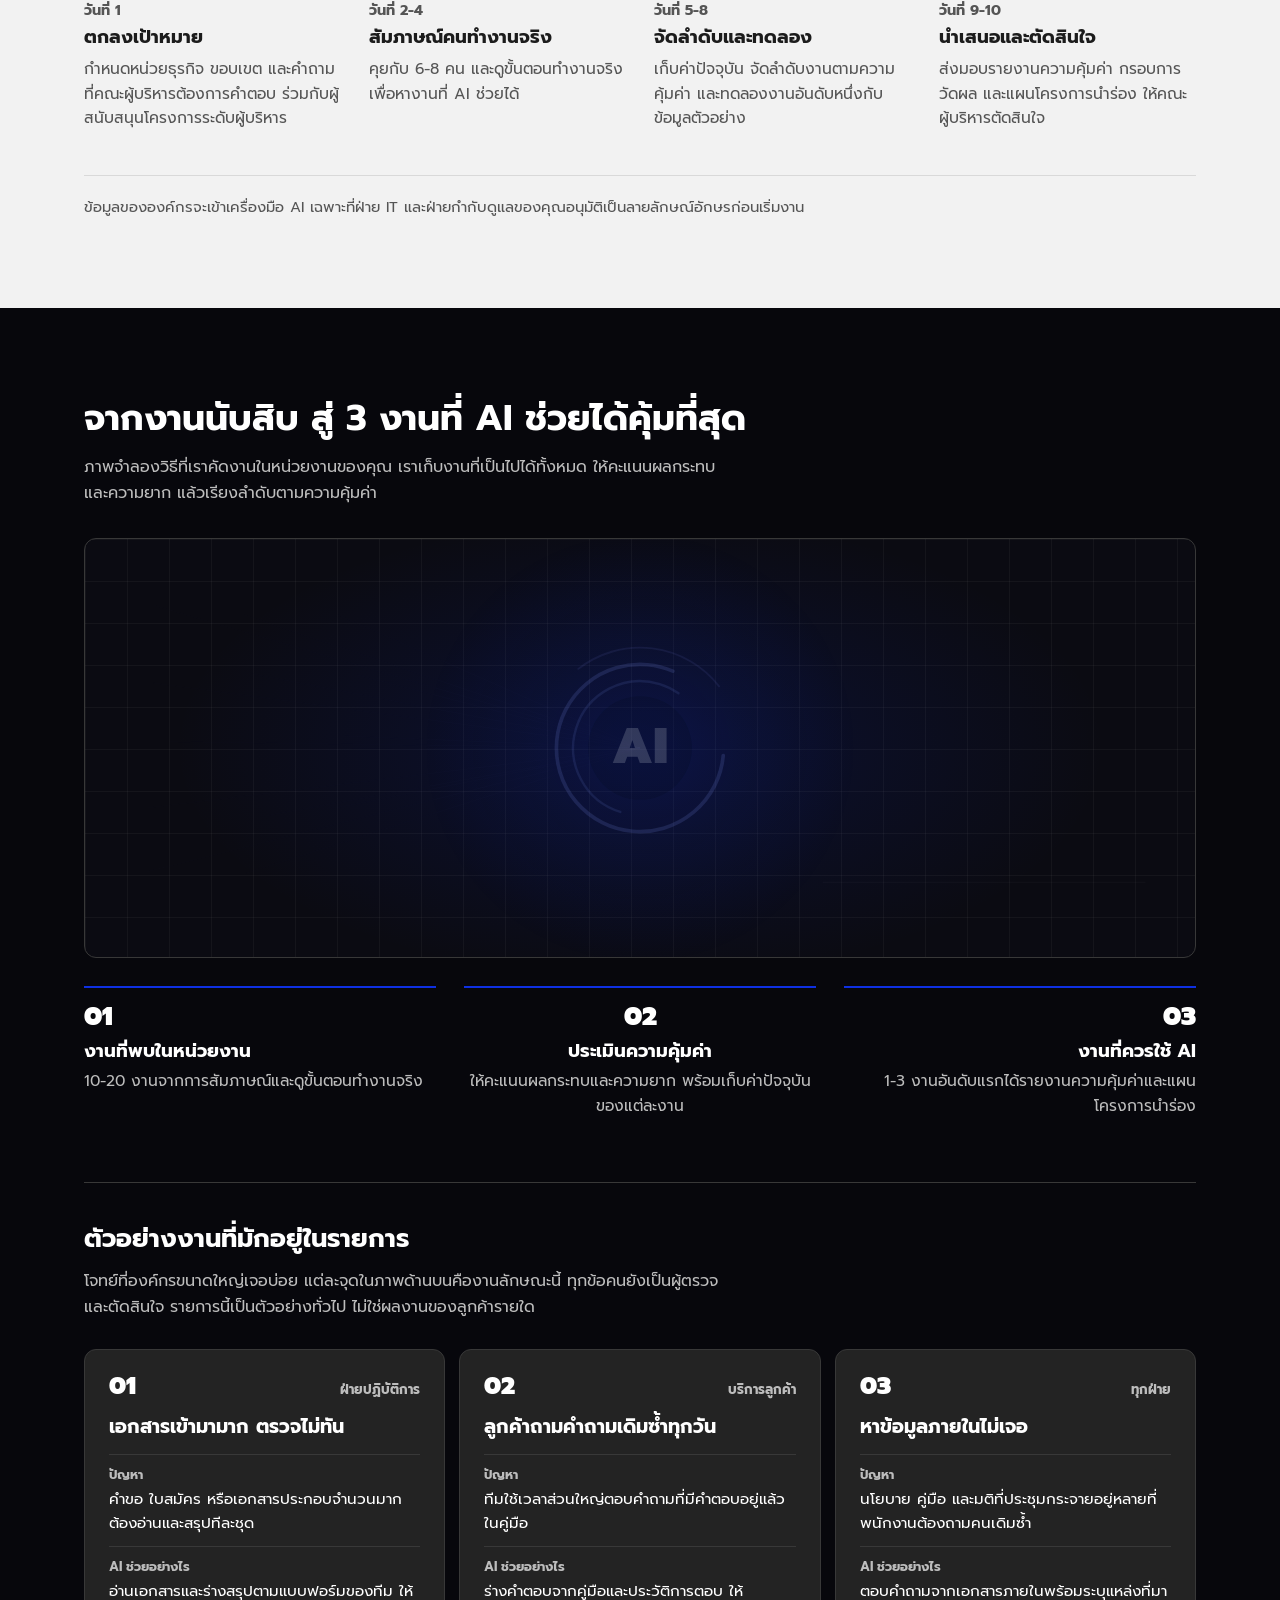
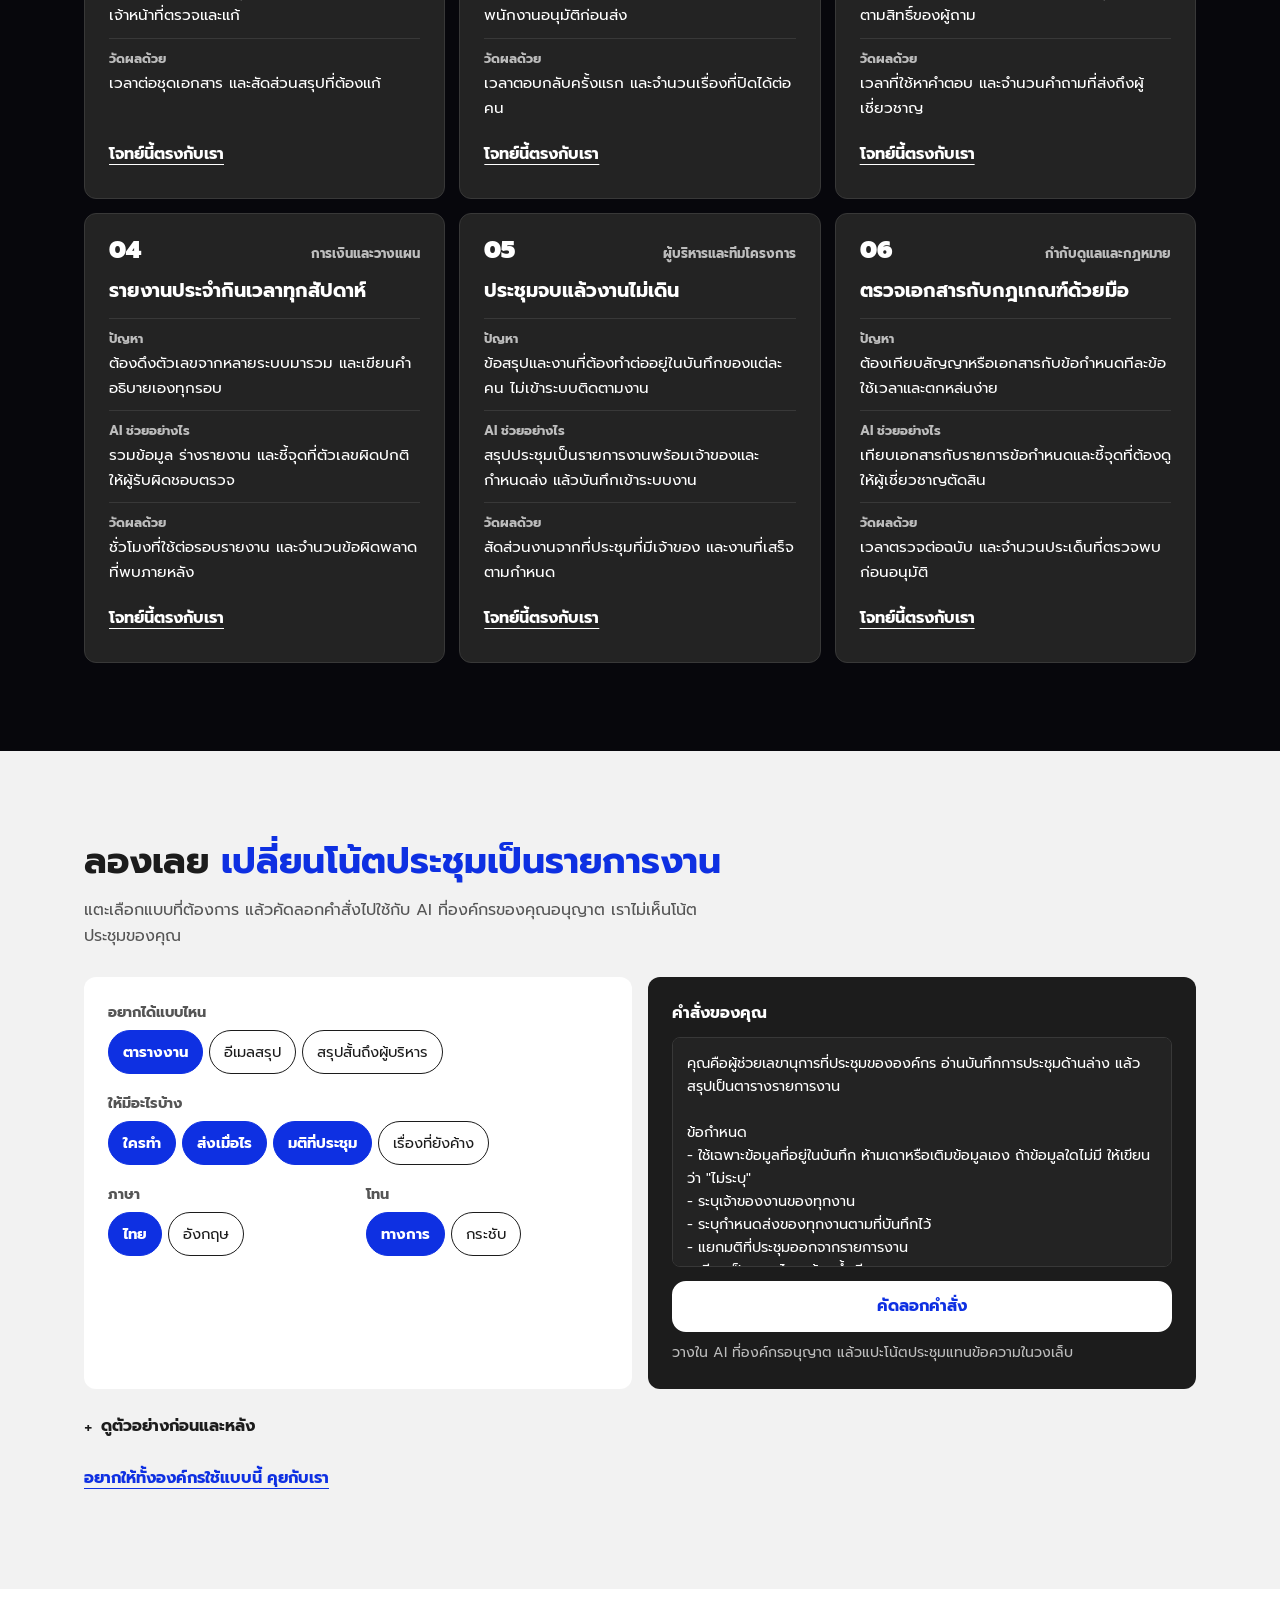
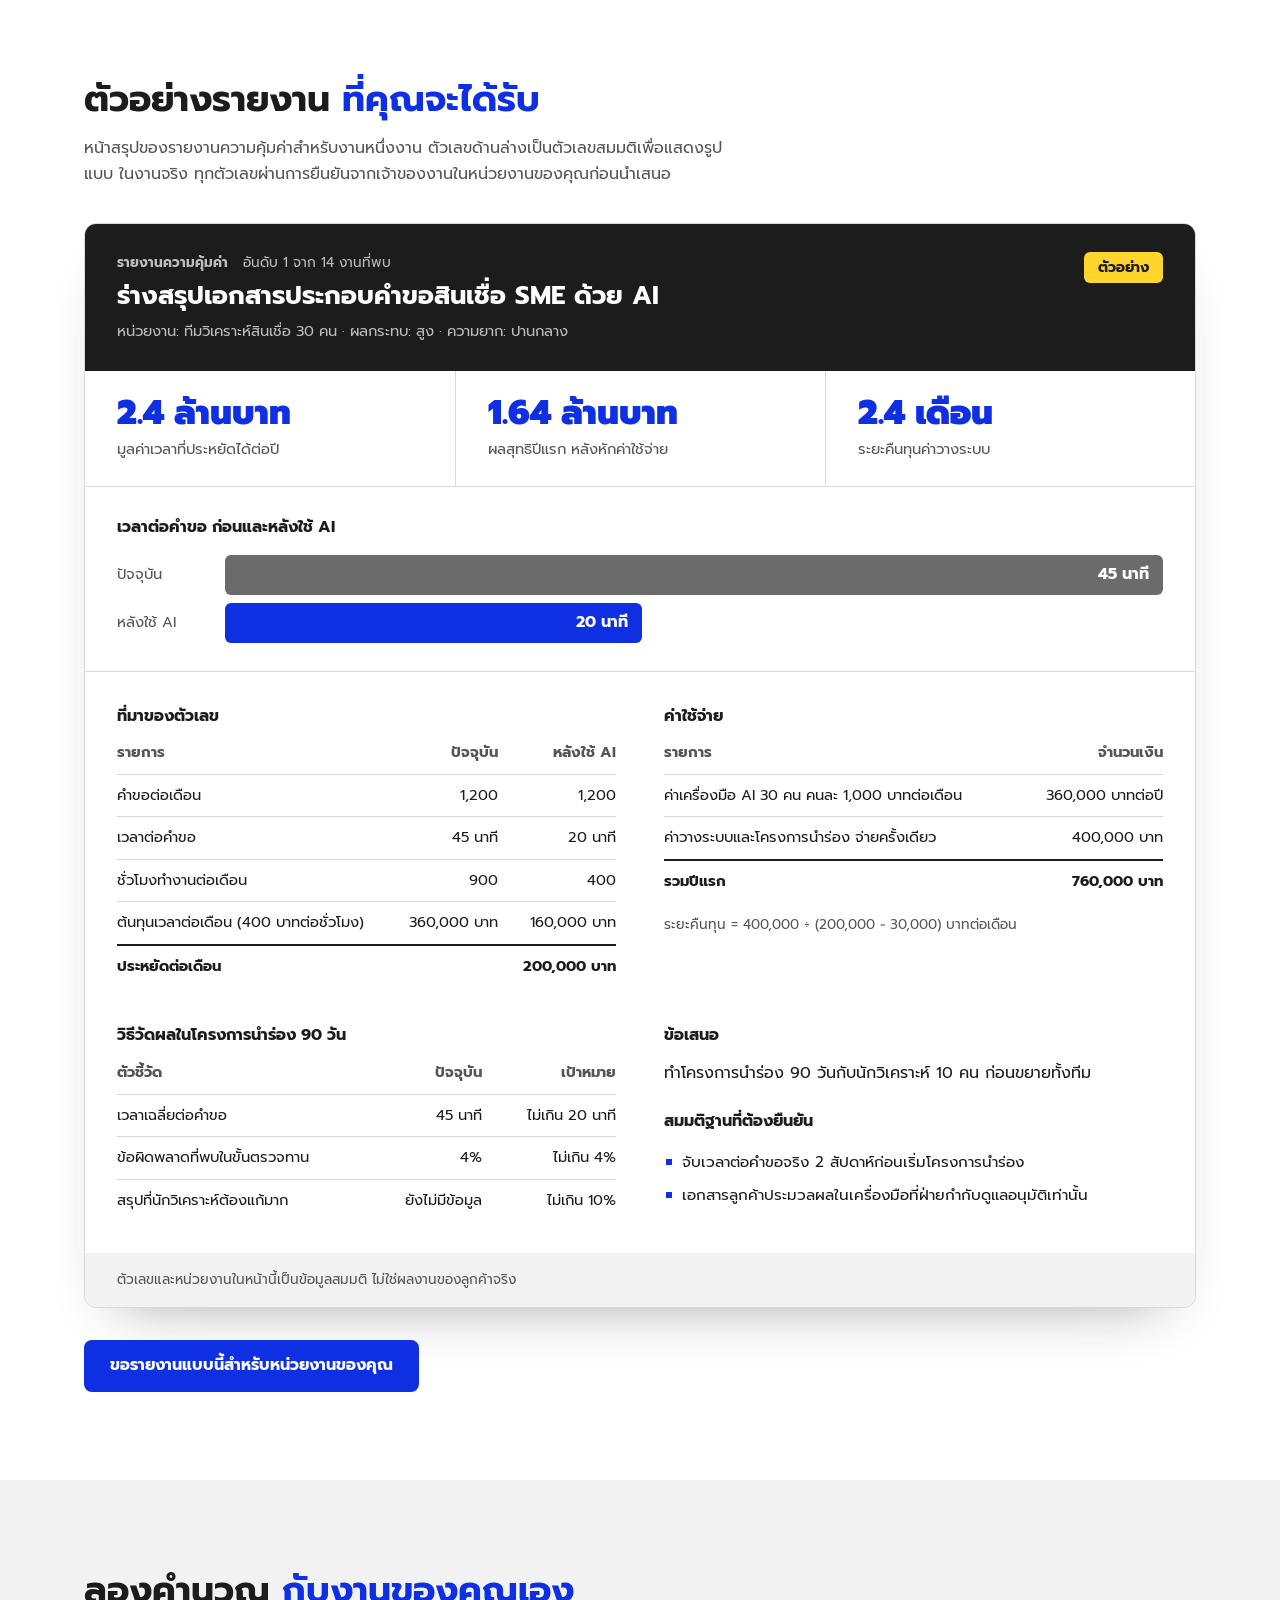
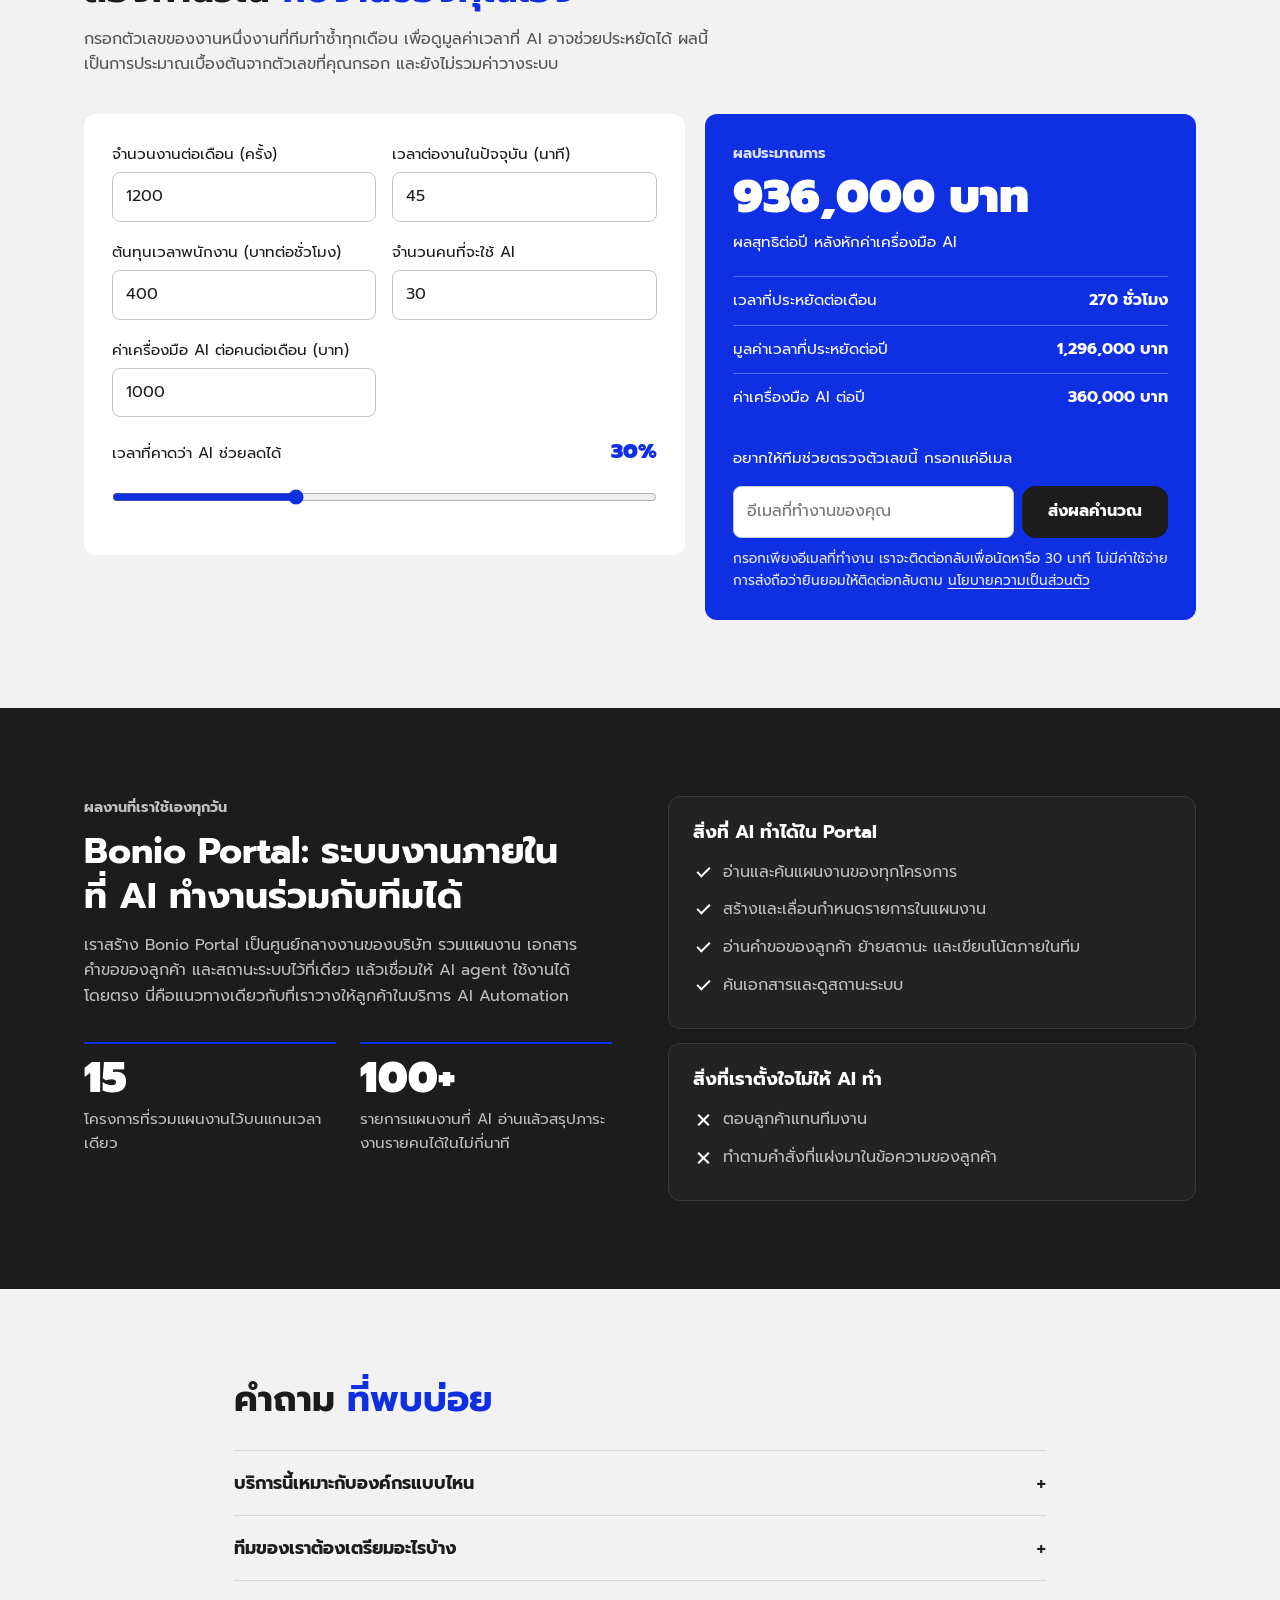
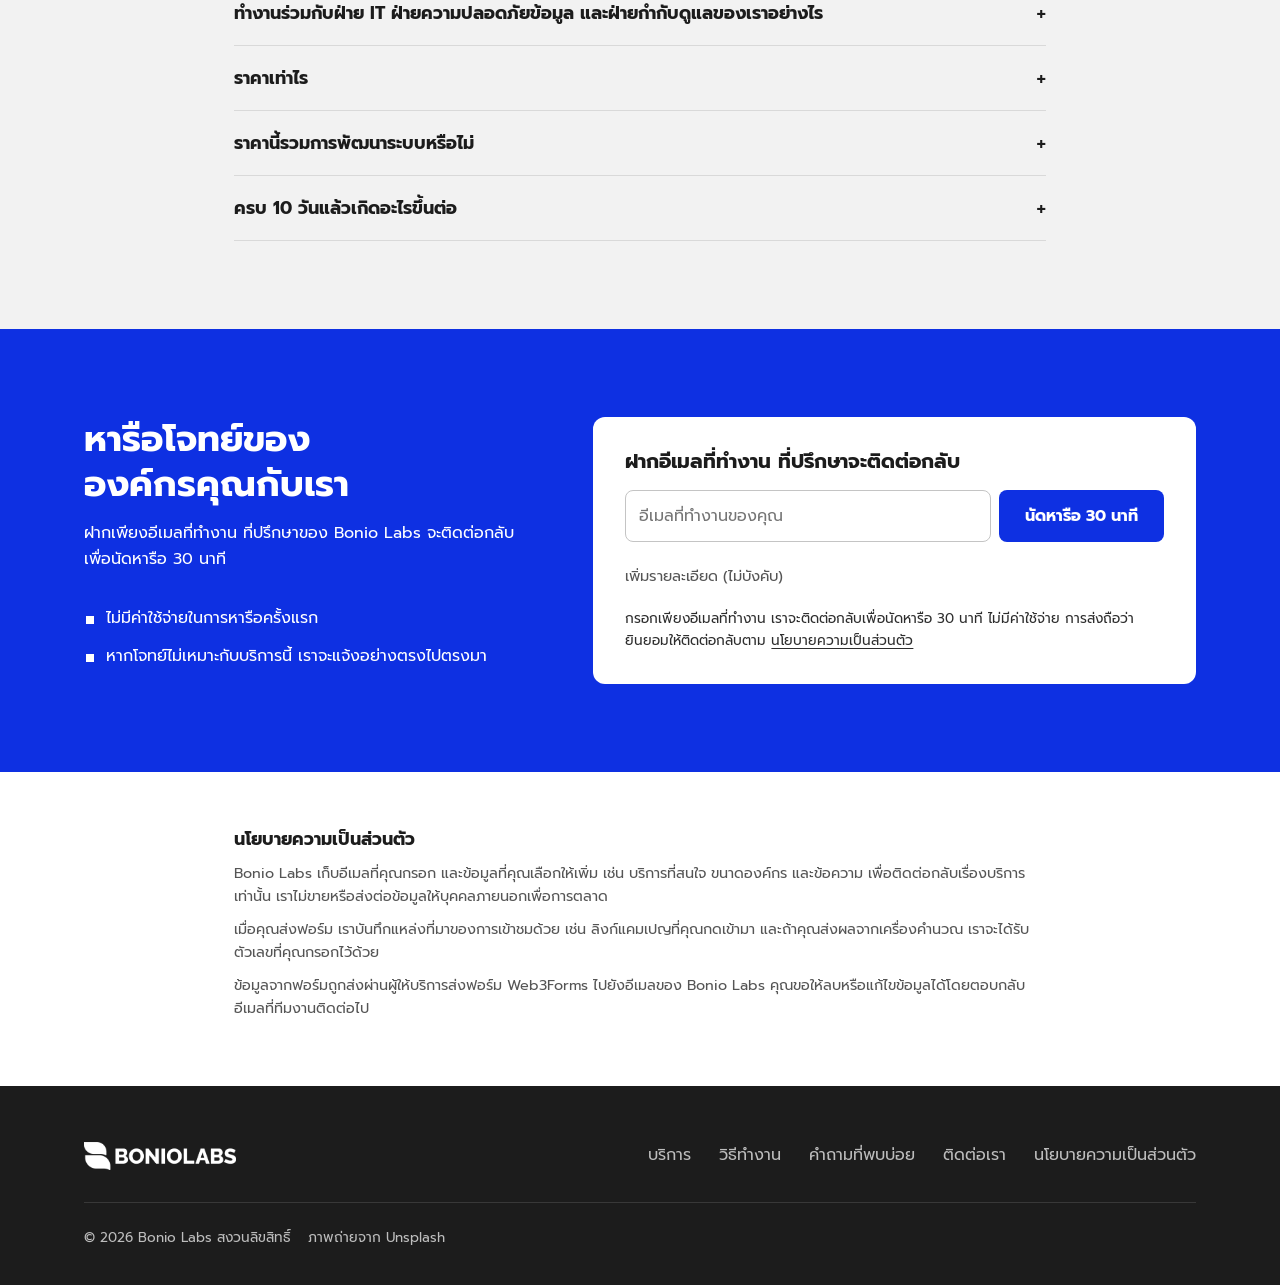
==== commit b6147363: "Remove the photo from the contact section The discussion close-up did not suit the page. The contact" ====
--- a/index.html
+++ b/index.html
@@ -28,7 +28,7 @@
   <link rel="preconnect" href="https://fonts.googleapis.com">
   <link rel="preconnect" href="https://fonts.gstatic.com" crossorigin>
   <link href="https://fonts.googleapis.com/css2?family=Prompt:wght@400;700;900&display=swap" rel="stylesheet">
-  <link rel="stylesheet" href="styles.css?v=18">
+  <link rel="stylesheet" href="styles.css?v=19">
   <script type="application/ld+json">
   {
     "@context": "https://schema.org",
@@ -771,9 +771,6 @@
             <li>ไม่มีค่าใช้จ่ายในการหารือครั้งแรก</li>
             <li>หากโจทย์ไม่เหมาะกับบริการนี้ เราจะแจ้งอย่างตรงไปตรงมา</li>
           </ul>
-          <figure class="photo photo-contact">
-            <img src="assets/photo-hands.jpg" alt="ผู้เข้าประชุมใช้มืออธิบายงานข้างแล็ปท็อปและสมุดจด" width="1600" height="1067" loading="lazy" decoding="async">
-          </figure>
         </div>
 
         <div class="form-card light">
@@ -821,10 +818,10 @@
     </div>
   </footer>
 
-  <script src="config.js?v=18"></script>
-  <script src="main.js?v=18"></script>
-  <script src="calc.js?v=18"></script>
-  <script src="viz.js?v=18"></script>
-  <script src="prompt-tool.js?v=18"></script>
+  <script src="config.js?v=19"></script>
+  <script src="main.js?v=19"></script>
+  <script src="calc.js?v=19"></script>
+  <script src="viz.js?v=19"></script>
+  <script src="prompt-tool.js?v=19"></script>
 </body>
 </html>
--- a/styles.css
+++ b/styles.css
@@ -180,7 +180,6 @@
 .photo img { display: block; width: 100%; height: 100%; object-fit: cover; filter: saturate(0.8) contrast(1.04); }
 .photo-wide { margin-top: 32px; aspect-ratio: 21 / 8; }
 .photo-wide img { object-position: center 72%; }
-.photo-contact { margin-top: 32px; aspect-ratio: 16 / 10; max-width: 440px; }
 .credit { margin-left: 12px; }
 
 /* Outcomes: แถบดำใต้ hero บอกสิ่งที่ได้ 5 อย่าง */
@@ -615,7 +614,6 @@
   .wrap { padding-left: 16px; padding-right: 16px; }
   .sol-grid { grid-template-columns: 1fr; }
   .photo-wide { aspect-ratio: 16 / 9; }
-  .photo-contact { max-width: none; }
   .quick-row { flex-direction: column; }
   .quick-row .btn { width: 100%; }
   .tool-controls, .tool-output, .tool-before, .tool-after { padding: 20px 16px; }
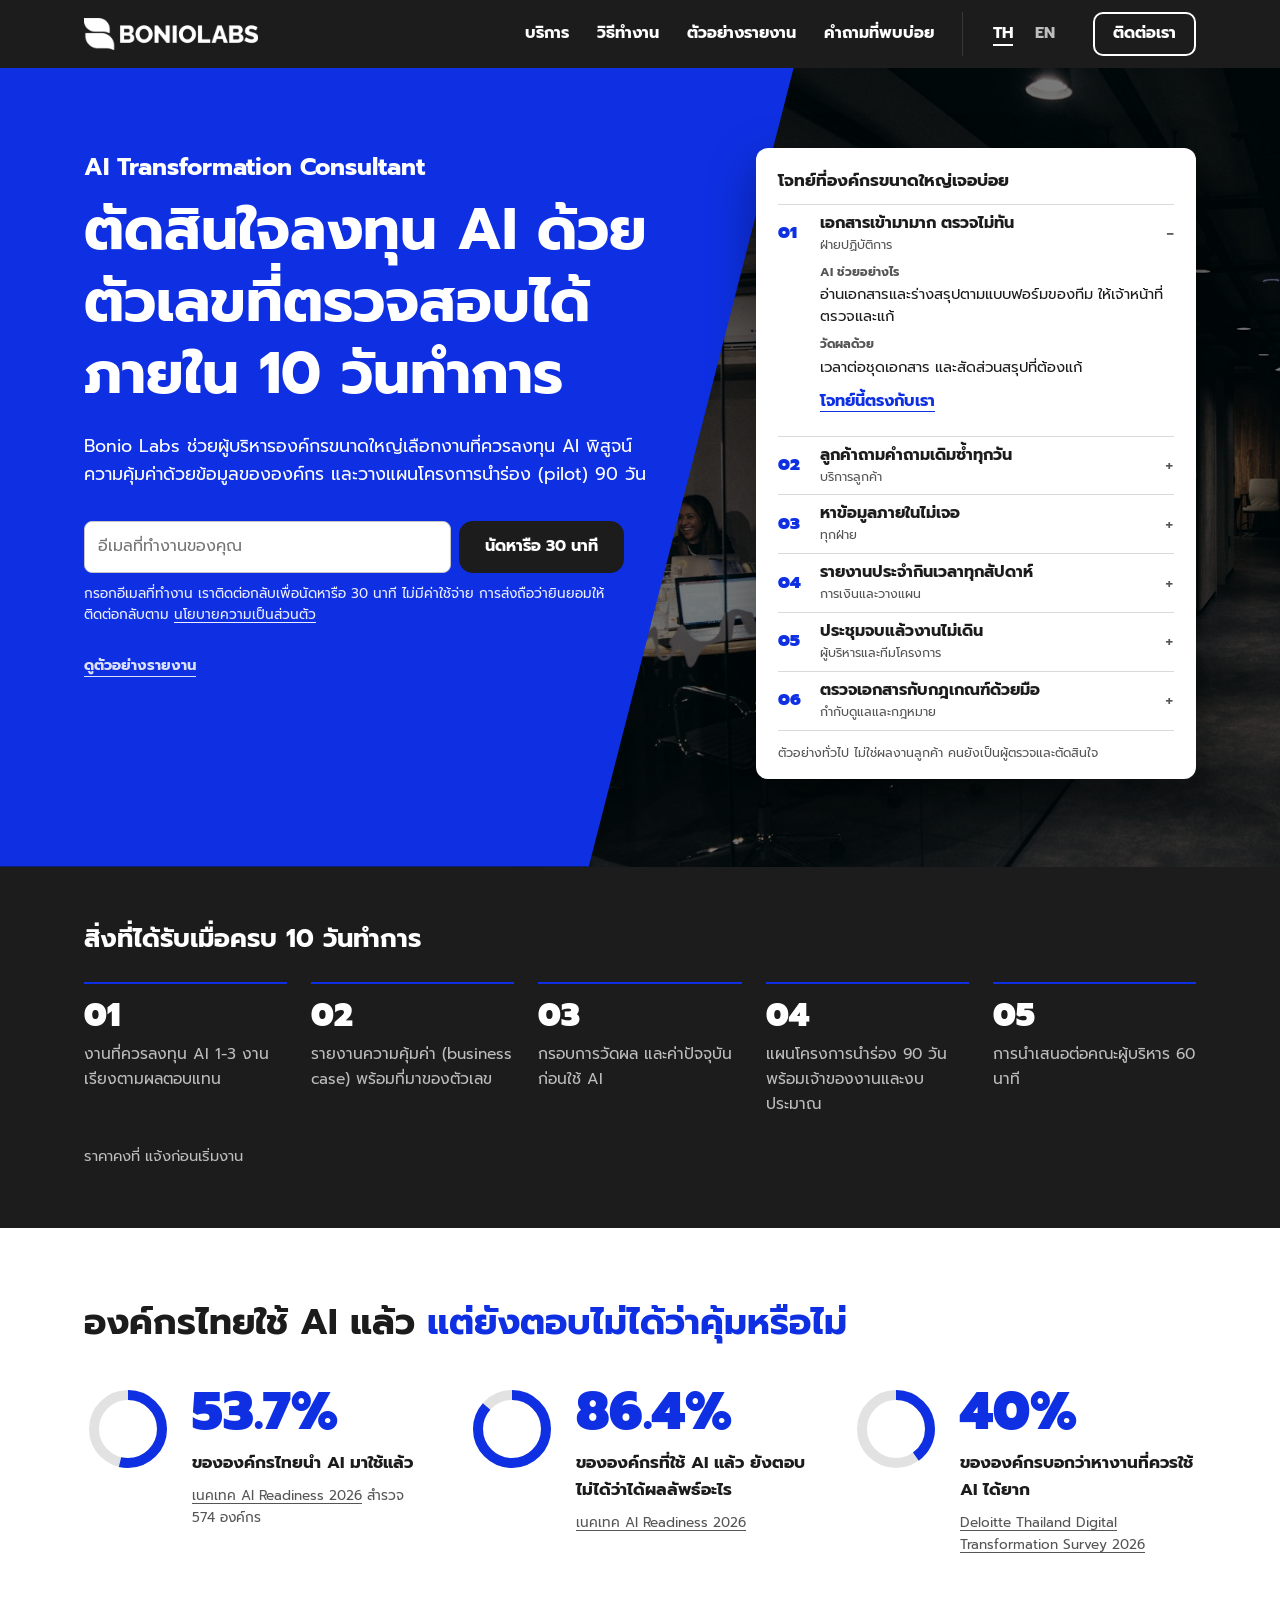
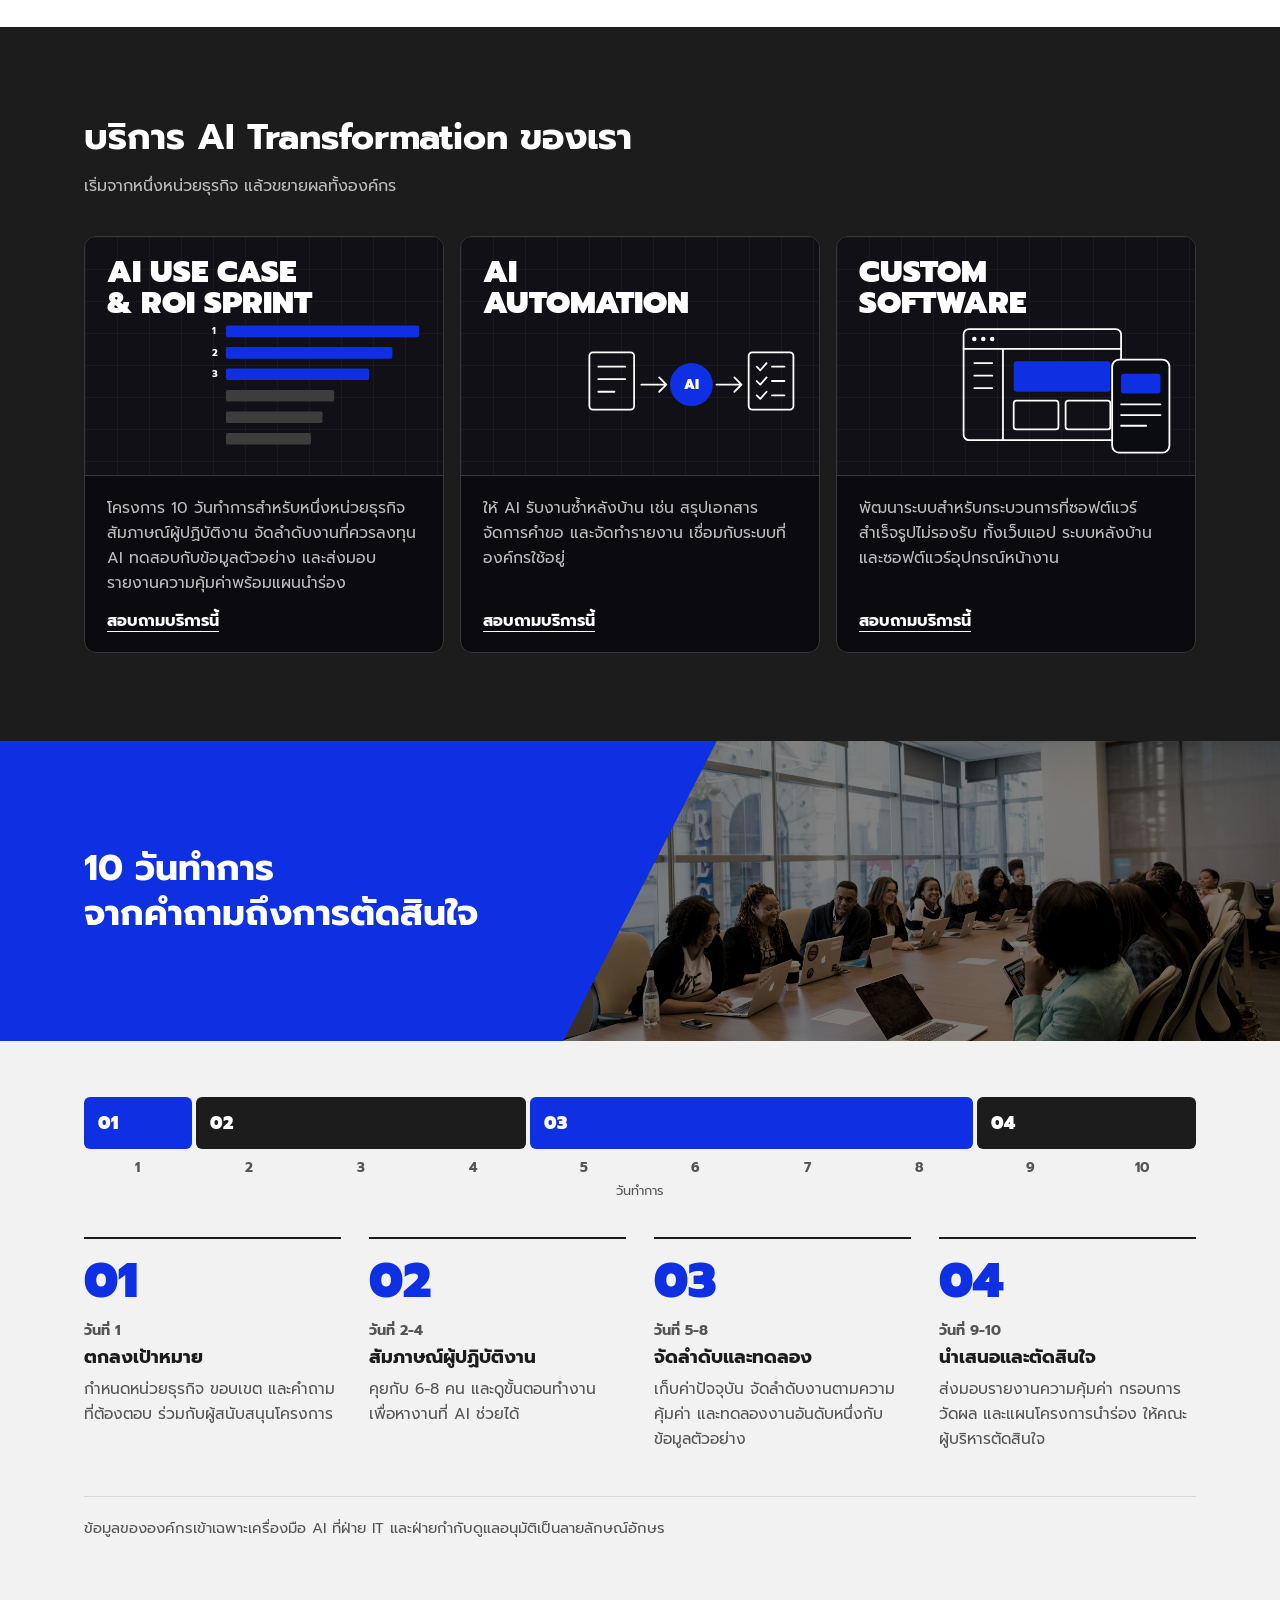
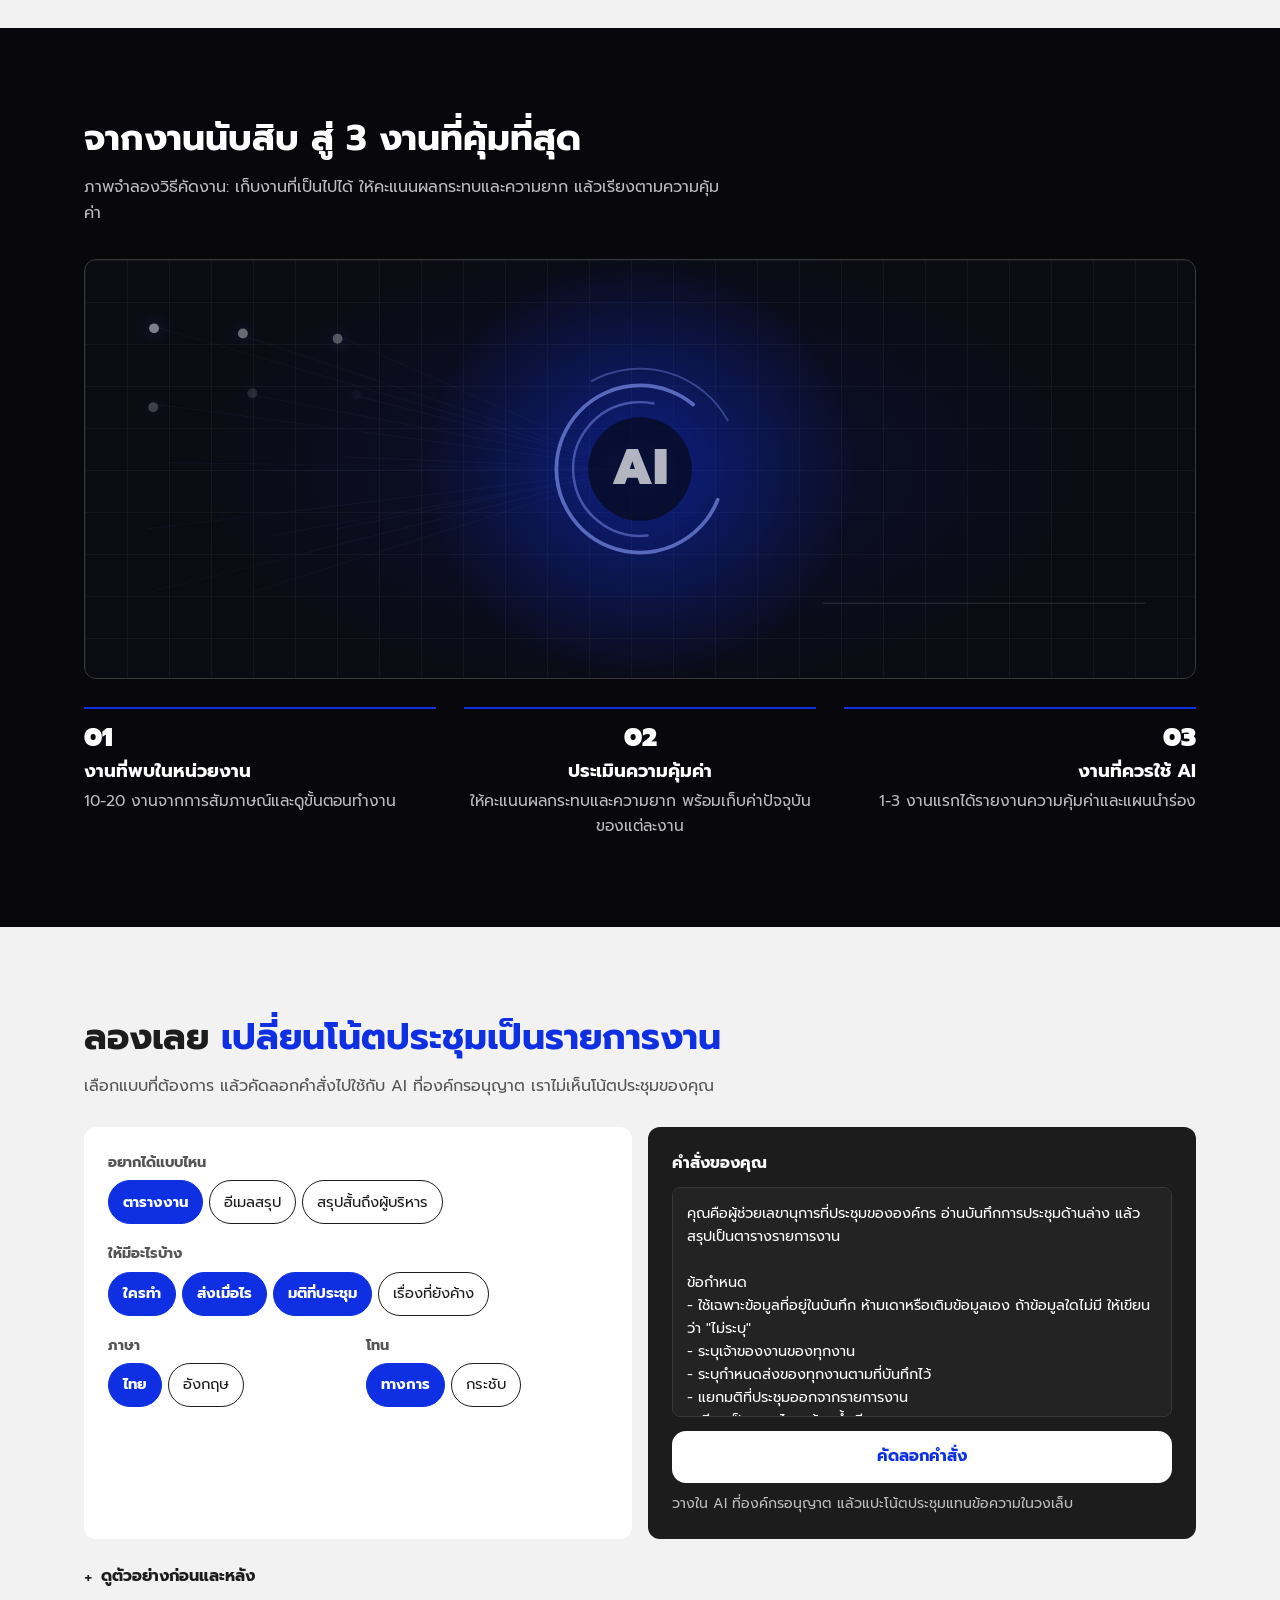
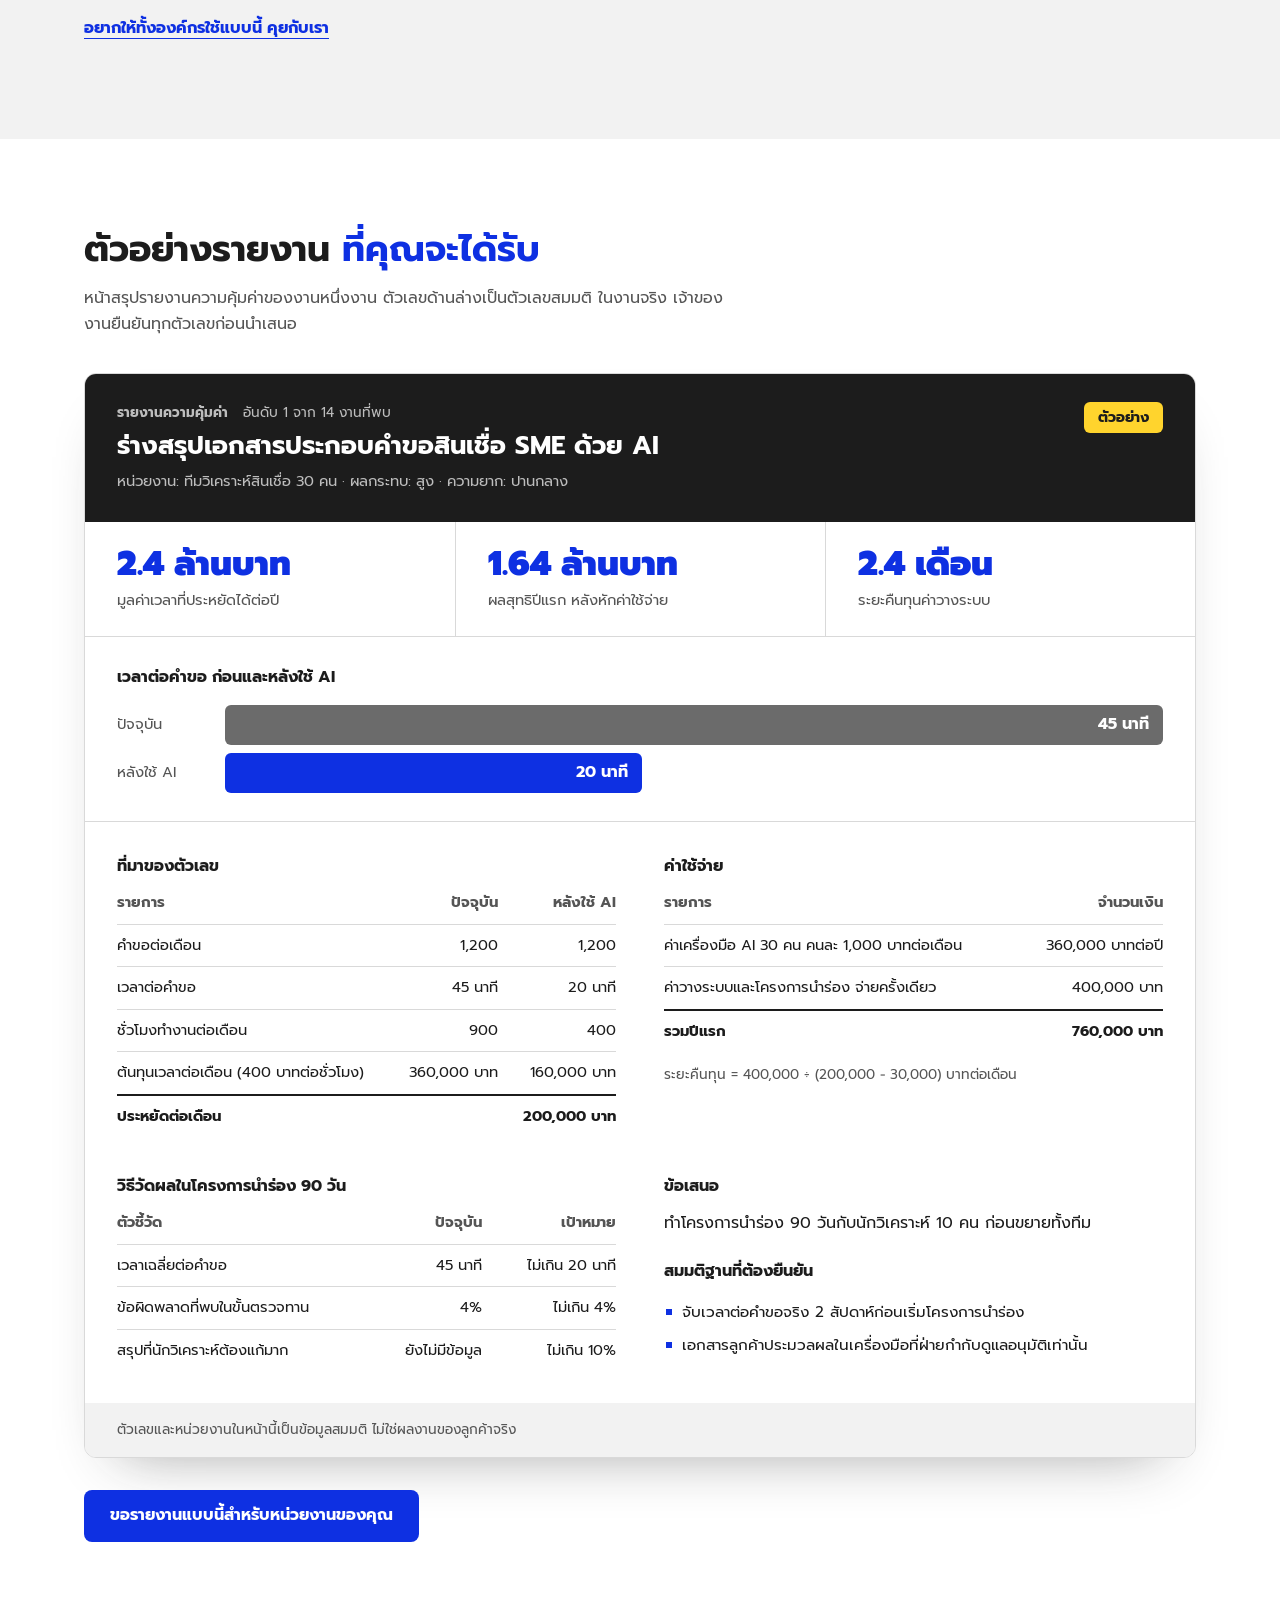
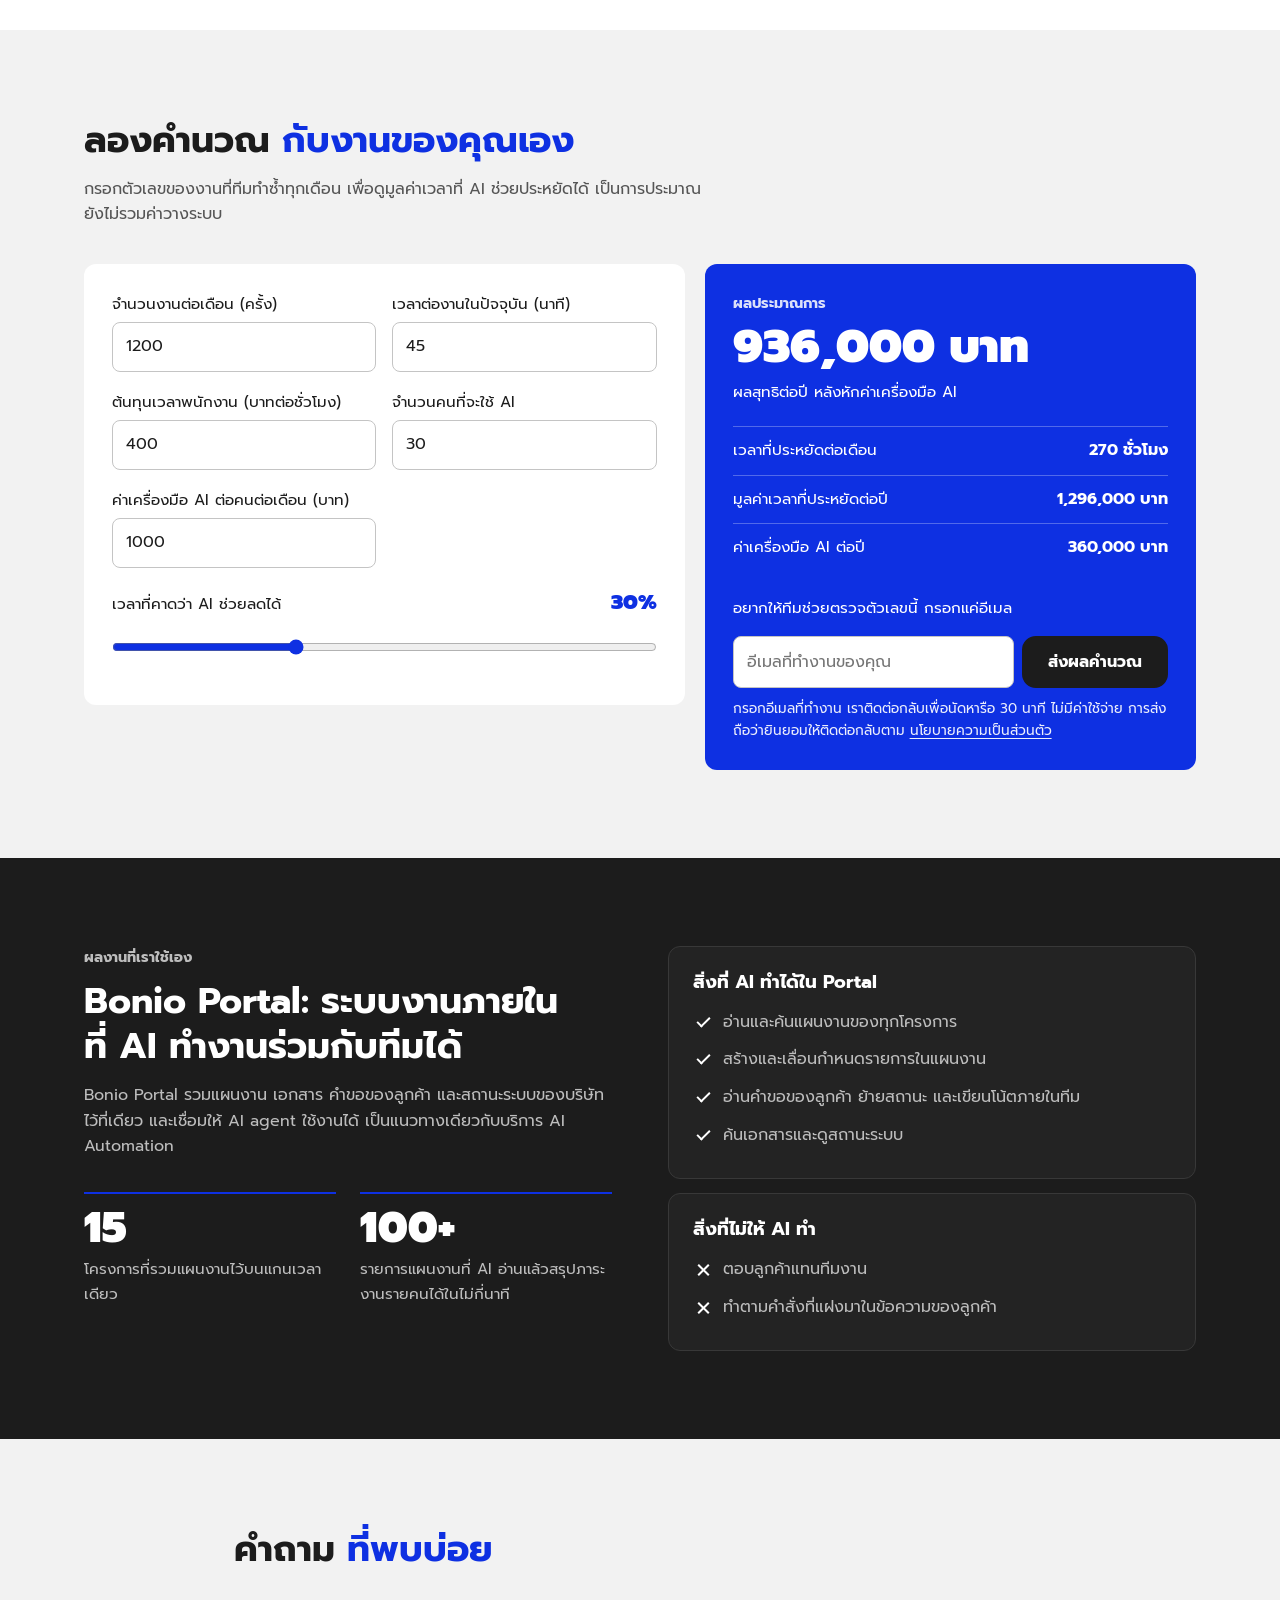
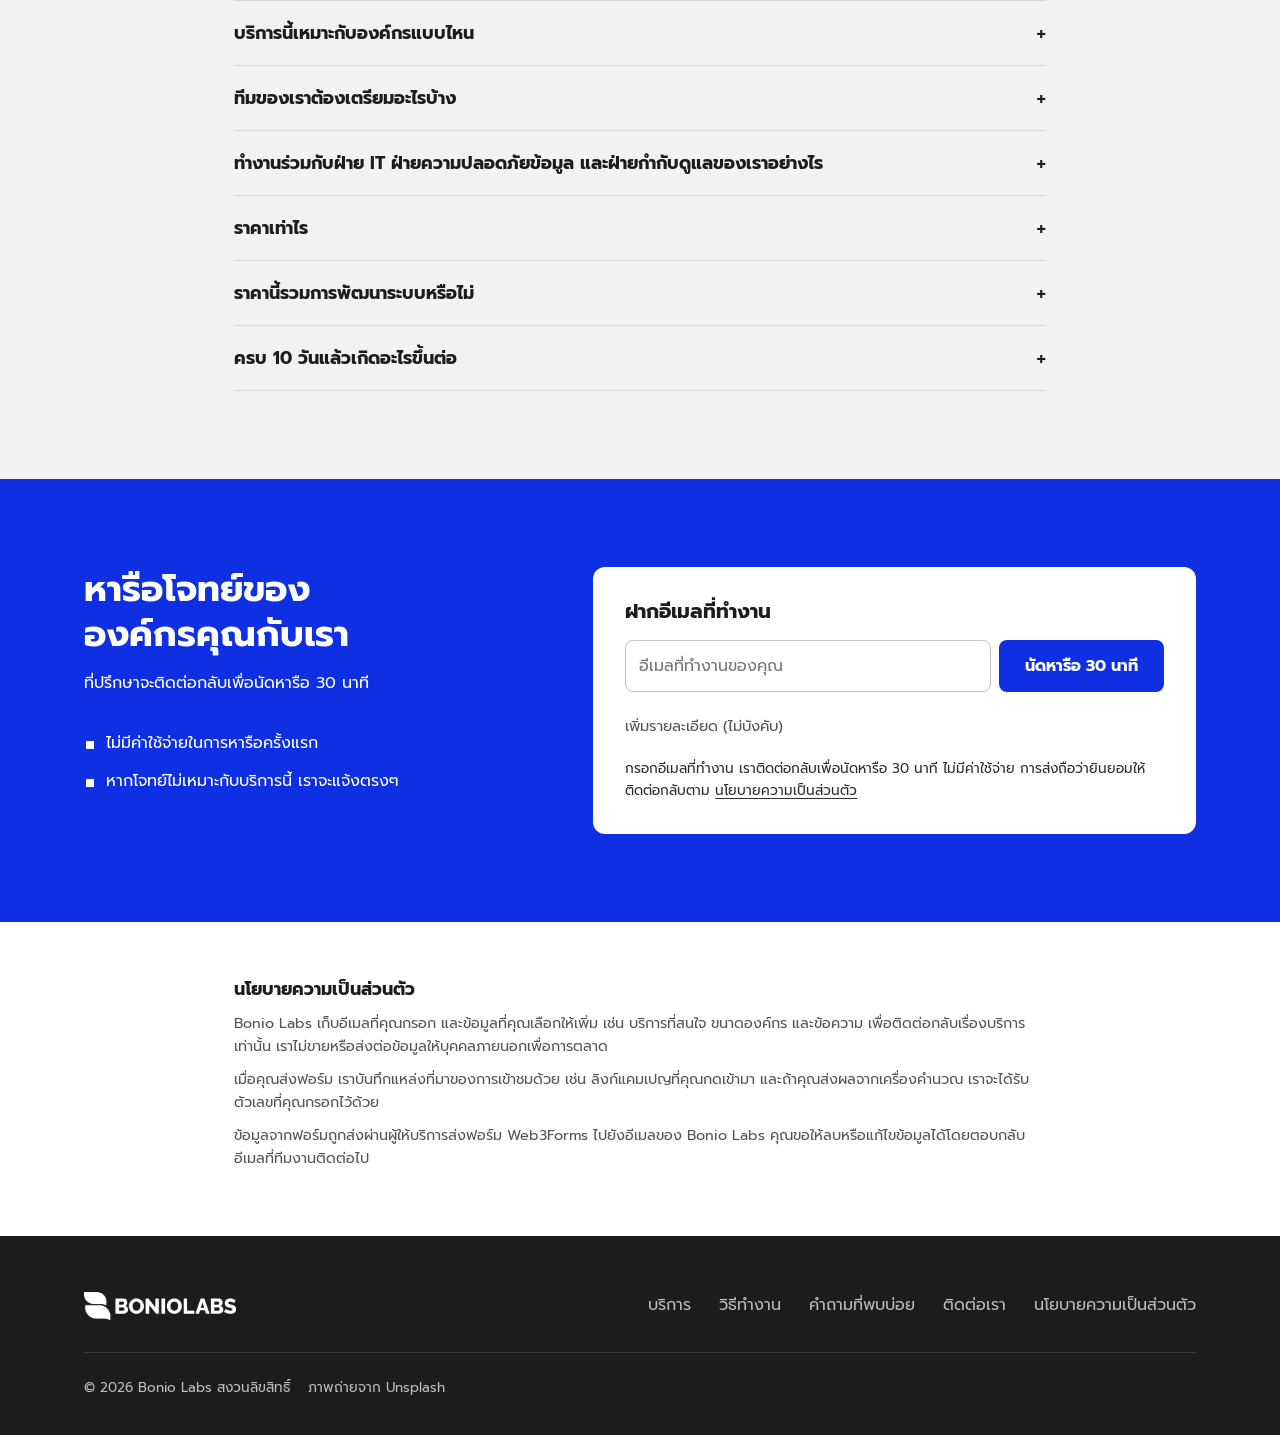
==== commit 1e6fdefa: "Tighten copy, move solution examples into the hero, use boardroom photo as a heading band Co-Authore" ====
--- a/index.html
+++ b/index.html
@@ -28,7 +28,7 @@
   <link rel="preconnect" href="https://fonts.googleapis.com">
   <link rel="preconnect" href="https://fonts.gstatic.com" crossorigin>
   <link href="https://fonts.googleapis.com/css2?family=Prompt:wght@400;700;900&display=swap" rel="stylesheet">
-  <link rel="stylesheet" href="styles.css?v=19">
+  <link rel="stylesheet" href="styles.css?v=20">
   <script type="application/ld+json">
   {
     "@context": "https://schema.org",
@@ -37,7 +37,7 @@
       {
         "@type": "Question",
         "name": "บริการนี้เหมาะกับองค์กรแบบไหน",
-        "acceptedAnswer": { "@type": "Answer", "text": "เหมาะกับองค์กรขนาดใหญ่ที่มีหลายหน่วยธุรกิจ มีอย่างน้อยหนึ่งทีมเริ่มใช้ AI แล้ว และผู้บริหารต้องการหลักฐานก่อนลงทุนเพิ่ม ถ้ายังไม่มีใครในองค์กรใช้ AI เลย ควรเริ่มจากการอบรมพื้นฐานก่อน" }
+        "acceptedAnswer": { "@type": "Answer", "text": "องค์กรขนาดใหญ่ที่มีทีมเริ่มใช้ AI แล้ว และผู้บริหารต้องการหลักฐานก่อนลงทุนเพิ่ม ถ้ายังไม่มีใครใช้ AI ควรเริ่มจากการอบรมก่อน" }
       },
       {
         "@type": "Question",
@@ -47,22 +47,22 @@
       {
         "@type": "Question",
         "name": "ทำงานร่วมกับฝ่าย IT ฝ่ายความปลอดภัยข้อมูล และฝ่ายกำกับดูแลของเราอย่างไร",
-        "acceptedAnswer": { "@type": "Answer", "text": "เราเชิญทั้งสามฝ่ายเข้าร่วมตั้งแต่วันแรก ใช้เฉพาะเครื่องมือ AI ที่องค์กรอนุมัติเป็นลายลักษณ์อักษร และทดสอบด้วยข้อมูลตัวอย่างที่ลบข้อมูลส่วนบุคคลแล้วเท่านั้น" }
+        "acceptedAnswer": { "@type": "Answer", "text": "ทั้งสามฝ่ายเข้าร่วมตั้งแต่วันแรก เราใช้เฉพาะเครื่องมือ AI ที่องค์กรอนุมัติเป็นลายลักษณ์อักษร และทดสอบด้วยข้อมูลตัวอย่างที่ลบข้อมูลส่วนบุคคลแล้ว" }
       },
       {
         "@type": "Question",
         "name": "ราคาเท่าไร",
-        "acceptedAnswer": { "@type": "Answer", "text": "ราคาคงที่ต่อหนึ่งหน่วยธุรกิจ เราส่งใบเสนอราคาหลังการหารือครั้งแรก และองค์กรทราบราคาทั้งหมดก่อนเริ่มงาน" }
+        "acceptedAnswer": { "@type": "Answer", "text": "ราคาคงที่ต่อหนึ่งหน่วยธุรกิจ ส่งใบเสนอราคาหลังการหารือครั้งแรก ก่อนเริ่มงาน" }
       },
       {
         "@type": "Question",
         "name": "ราคานี้รวมการพัฒนาระบบหรือไม่",
-        "acceptedAnswer": { "@type": "Answer", "text": "ไม่รวม ขอบเขตของบริการนี้คือการเลือกงานที่ควรใช้ AI และพิสูจน์ความคุ้มค่า การพัฒนาระบบและค่าเครื่องมือ AI เป็นค่าใช้จ่ายแยก" }
+        "acceptedAnswer": { "@type": "Answer", "text": "ไม่รวม บริการนี้ครอบคลุมการเลือกงานที่ควรใช้ AI และพิสูจน์ความคุ้มค่า การพัฒนาระบบและค่าเครื่องมือ AI คิดแยก" }
       },
       {
         "@type": "Question",
         "name": "ครบ 10 วันแล้วเกิดอะไรขึ้นต่อ",
-        "acceptedAnswer": { "@type": "Answer", "text": "คณะผู้บริหารตัดสินใจว่าจะทำโครงการนำร่องหรือไม่ องค์กรนำแผนไปดำเนินการเองได้ หรือให้ Bonio Labs ดูแลโครงการนำร่องและขยายผลไปยังหน่วยธุรกิจอื่นด้วยวิธีเดียวกัน" }
+        "acceptedAnswer": { "@type": "Answer", "text": "คณะผู้บริหารตัดสินใจว่าจะทำโครงการนำร่องหรือไม่ องค์กรดำเนินการเองได้ หรือให้ Bonio Labs ดูแลและขยายผลไปหน่วยธุรกิจอื่น" }
       }
     ]
   }
@@ -135,7 +135,7 @@
         <div class="hero-copy">
           <p class="hero-kicker">AI Transformation Consultant</p>
           <h1>ตัดสินใจลงทุน AI ด้วยตัวเลขที่ตรวจสอบได้ ภายใน 10 วันทำการ</h1>
-          <p class="lead">Bonio Labs เป็นที่ปรึกษา AI Transformation สำหรับองค์กรขนาดใหญ่ เราช่วยผู้บริหารเลือกงานที่ AI ให้ผลตอบแทนสูงสุดในแต่ละหน่วยธุรกิจ พิสูจน์ความคุ้มค่าด้วยข้อมูลจริงขององค์กร และวางแผนโครงการนำร่อง (pilot) 90 วันก่อนขยายผล</p>
+          <p class="lead">Bonio Labs ช่วยผู้บริหารองค์กรขนาดใหญ่เลือกงานที่ควรลงทุน AI พิสูจน์ความคุ้มค่าด้วยข้อมูลขององค์กร และวางแผนโครงการนำร่อง (pilot) 90 วัน</p>
           <div class="hero-actions">
             <form class="quick-lead" data-source="hero" novalidate>
               <label class="sr-only" for="q-email-hero">อีเมลที่ทำงาน</label>
@@ -145,34 +145,59 @@
               </div>
               <input class="quick-hp" name="botcheck" type="checkbox" tabindex="-1" autocomplete="off" aria-hidden="true">
               <p class="quick-error" role="alert" hidden></p>
-              <p class="quick-note">กรอกเพียงอีเมลที่ทำงาน เราจะติดต่อกลับเพื่อนัดหารือ 30 นาที ไม่มีค่าใช้จ่าย การส่งถือว่ายินยอมให้ติดต่อกลับตาม <a href="#privacy">นโยบายความเป็นส่วนตัว</a></p>
+              <p class="quick-note">กรอกอีเมลที่ทำงาน เราติดต่อกลับเพื่อนัดหารือ 30 นาที ไม่มีค่าใช้จ่าย การส่งถือว่ายินยอมให้ติดต่อกลับตาม <a href="#privacy">นโยบายความเป็นส่วนตัว</a></p>
             </form>
           </div>
           <p class="hero-note"><a class="hero-link" href="#sample">ดูตัวอย่างรายงาน</a></p>
         </div>
-      <div class="hero-visual" aria-hidden="true">
-        <div class="mini-card mini-list">
-          <p class="mini-title">งานที่พบ 14 งาน</p>
-          <ul>
-            <li><span>1</span><i style="--w: 100%"></i></li>
-            <li><span>2</span><i style="--w: 86%"></i></li>
-            <li><span>3</span><i style="--w: 74%"></i></li>
-            <li class="dim"><span>4</span><i style="--w: 56%"></i></li>
-            <li class="dim"><span>5</span><i style="--w: 50%"></i></li>
-            <li class="dim"><span>6</span><i style="--w: 44%"></i></li>
-          </ul>
-        </div>
-        <div class="mini-card mini-report">
-          <p class="mini-top"><span class="mini-kind">รายงานความคุ้มค่า</span><span class="mini-badge">ตัวอย่าง</span></p>
-          <p class="mini-h">ร่างสรุปเอกสารประกอบคำขอสินเชื่อ SME ด้วย AI</p>
-          <div class="mini-kpis">
-            <div><b>2.4 ล้านบาท</b><span>ประหยัดต่อปี</span></div>
-            <div><b>2.4 เดือน</b><span>ระยะคืนทุน</span></div>
-          </div>
-          <div class="mini-bars">
-            <span class="mini-bar mini-bar-before">ปัจจุบัน 45 นาที</span>
-            <span class="mini-bar mini-bar-after">หลังใช้ AI 20 นาที</span>
-          </div>
+      <div class="hero-visual" id="solutions">
+        <div class="sol-card light">
+          <p class="sol-card-title">โจทย์ที่องค์กรขนาดใหญ่เจอบ่อย</p>
+          <div class="sol-list">
+            <details class="sol" name="sol" open>
+              <summary><span class="sol-num" aria-hidden="true">01</span><span class="sol-head"><span class="sol-title">เอกสารเข้ามามาก ตรวจไม่ทัน</span><span class="sol-dept">ฝ่ายปฏิบัติการ</span></span></summary>
+              <div class="sol-body">
+                <dl><div><dt>AI ช่วยอย่างไร</dt><dd>อ่านเอกสารและร่างสรุปตามแบบฟอร์มของทีม ให้เจ้าหน้าที่ตรวจและแก้</dd></div><div><dt>วัดผลด้วย</dt><dd>เวลาต่อชุดเอกสาร และสัดส่วนสรุปที่ต้องแก้</dd></div></dl>
+                <a class="sol-link" href="#contact" data-topic="เอกสารเข้ามามาก ตรวจไม่ทัน">โจทย์นี้ตรงกับเรา</a>
+              </div>
+            </details>
+            <details class="sol" name="sol">
+              <summary><span class="sol-num" aria-hidden="true">02</span><span class="sol-head"><span class="sol-title">ลูกค้าถามคำถามเดิมซ้ำทุกวัน</span><span class="sol-dept">บริการลูกค้า</span></span></summary>
+              <div class="sol-body">
+                <dl><div><dt>AI ช่วยอย่างไร</dt><dd>ร่างคำตอบจากคู่มือและประวัติการตอบ ให้พนักงานอนุมัติก่อนส่ง</dd></div><div><dt>วัดผลด้วย</dt><dd>เวลาตอบกลับครั้งแรก และจำนวนเรื่องที่ปิดได้ต่อคน</dd></div></dl>
+                <a class="sol-link" href="#contact" data-topic="ลูกค้าถามคำถามเดิมซ้ำทุกวัน">โจทย์นี้ตรงกับเรา</a>
+              </div>
+            </details>
+            <details class="sol" name="sol">
+              <summary><span class="sol-num" aria-hidden="true">03</span><span class="sol-head"><span class="sol-title">หาข้อมูลภายในไม่เจอ</span><span class="sol-dept">ทุกฝ่าย</span></span></summary>
+              <div class="sol-body">
+                <dl><div><dt>AI ช่วยอย่างไร</dt><dd>ตอบคำถามจากเอกสารภายในพร้อมระบุแหล่งที่มา ตามสิทธิ์ของผู้ถาม</dd></div><div><dt>วัดผลด้วย</dt><dd>เวลาที่ใช้หาคำตอบ และจำนวนคำถามที่ส่งถึงผู้เชี่ยวชาญ</dd></div></dl>
+                <a class="sol-link" href="#contact" data-topic="หาข้อมูลภายในไม่เจอ">โจทย์นี้ตรงกับเรา</a>
+              </div>
+            </details>
+            <details class="sol" name="sol">
+              <summary><span class="sol-num" aria-hidden="true">04</span><span class="sol-head"><span class="sol-title">รายงานประจำกินเวลาทุกสัปดาห์</span><span class="sol-dept">การเงินและวางแผน</span></span></summary>
+              <div class="sol-body">
+                <dl><div><dt>AI ช่วยอย่างไร</dt><dd>รวมข้อมูล ร่างรายงาน และชี้จุดที่ตัวเลขผิดปกติ ให้ผู้รับผิดชอบตรวจ</dd></div><div><dt>วัดผลด้วย</dt><dd>ชั่วโมงที่ใช้ต่อรอบรายงาน และจำนวนข้อผิดพลาดที่พบภายหลัง</dd></div></dl>
+                <a class="sol-link" href="#contact" data-topic="รายงานประจำกินเวลาทุกสัปดาห์">โจทย์นี้ตรงกับเรา</a>
+              </div>
+            </details>
+            <details class="sol" name="sol">
+              <summary><span class="sol-num" aria-hidden="true">05</span><span class="sol-head"><span class="sol-title">ประชุมจบแล้วงานไม่เดิน</span><span class="sol-dept">ผู้บริหารและทีมโครงการ</span></span></summary>
+              <div class="sol-body">
+                <dl><div><dt>AI ช่วยอย่างไร</dt><dd>สรุปประชุมเป็นรายการงานพร้อมเจ้าของและกำหนดส่ง แล้วบันทึกเข้าระบบงาน</dd></div><div><dt>วัดผลด้วย</dt><dd>สัดส่วนงานจากที่ประชุมที่มีเจ้าของ และงานที่เสร็จตามกำหนด</dd></div></dl>
+                <a class="sol-link" href="#contact" data-topic="ประชุมจบแล้วงานไม่เดิน">โจทย์นี้ตรงกับเรา</a>
+              </div>
+            </details>
+            <details class="sol" name="sol">
+              <summary><span class="sol-num" aria-hidden="true">06</span><span class="sol-head"><span class="sol-title">ตรวจเอกสารกับกฎเกณฑ์ด้วยมือ</span><span class="sol-dept">กำกับดูแลและกฎหมาย</span></span></summary>
+              <div class="sol-body">
+                <dl><div><dt>AI ช่วยอย่างไร</dt><dd>เทียบเอกสารกับรายการข้อกำหนดและชี้จุดที่ต้องดู ให้ผู้เชี่ยวชาญตัดสิน</dd></div><div><dt>วัดผลด้วย</dt><dd>เวลาตรวจต่อฉบับ และจำนวนประเด็นที่ตรวจพบก่อนอนุมัติ</dd></div></dl>
+                <a class="sol-link" href="#contact" data-topic="ตรวจเอกสารกับกฎเกณฑ์ด้วยมือ">โจทย์นี้ตรงกับเรา</a>
+              </div>
+            </details>
+          </div>
+          <p class="sol-card-note">ตัวอย่างทั่วไป ไม่ใช่ผลงานลูกค้า คนยังเป็นผู้ตรวจและตัดสินใจ</p>
         </div>
       </div>
       </div>
@@ -180,13 +205,13 @@
 
     <section class="outcomes" aria-labelledby="outcomes-title">
       <div class="wrap">
-        <h2 id="outcomes-title">สิ่งที่คณะผู้บริหารได้รับเมื่อครบ 10 วันทำการ</h2>
+        <h2 id="outcomes-title">สิ่งที่ได้รับเมื่อครบ 10 วันทำการ</h2>
         <ol class="outcome-list">
           <li><span class="num" aria-hidden="true">01</span><p>งานที่ควรลงทุน AI 1-3 งาน เรียงตามผลตอบแทน</p></li>
-          <li><span class="num" aria-hidden="true">02</span><p>รายงานความคุ้มค่า (business case) พร้อมที่มาของตัวเลขทุกตัว</p></li>
+          <li><span class="num" aria-hidden="true">02</span><p>รายงานความคุ้มค่า (business case) พร้อมที่มาของตัวเลข</p></li>
           <li><span class="num" aria-hidden="true">03</span><p>กรอบการวัดผล และค่าปัจจุบันก่อนใช้ AI</p></li>
           <li><span class="num" aria-hidden="true">04</span><p>แผนโครงการนำร่อง 90 วัน พร้อมเจ้าของงานและงบประมาณ</p></li>
-          <li><span class="num" aria-hidden="true">05</span><p>การนำเสนอต่อคณะผู้บริหาร 60 นาที เพื่อตัดสินใจ</p></li>
+          <li><span class="num" aria-hidden="true">05</span><p>การนำเสนอต่อคณะผู้บริหาร 60 นาที</p></li>
         </ol>
         <p class="outcome-note">ราคาคงที่ แจ้งก่อนเริ่มงาน</p>
       </div>
@@ -227,7 +252,7 @@
     <section id="services" class="section dark">
       <div class="wrap">
         <h2>บริการ AI Transformation ของเรา</h2>
-        <p class="section-lead">เริ่มจากหนึ่งหน่วยธุรกิจเพื่อให้ได้ตัวเลขที่ตรวจสอบได้ แล้วขยายผลไปทั้งองค์กรอย่างเป็นระบบ</p>
+        <p class="section-lead">เริ่มจากหนึ่งหน่วยธุรกิจ แล้วขยายผลทั้งองค์กร</p>
         <div class="svc-grid">
           <article class="svc">
             <div class="svc-media">
@@ -245,7 +270,7 @@
               <h3 class="svc-title">AI Use Case<br> &amp; ROI Sprint</h3>
             </div>
             <div class="svc-body">
-              <p>โครงการ 10 วันทำการสำหรับหนึ่งหน่วยธุรกิจ เราสัมภาษณ์ผู้ปฏิบัติงานจริง จัดลำดับงานที่ควรลงทุน AI ทดสอบกับข้อมูลตัวอย่าง และส่งมอบรายงานความคุ้มค่าพร้อมแผนโครงการนำร่อง</p>
+              <p>โครงการ 10 วันทำการสำหรับหนึ่งหน่วยธุรกิจ สัมภาษณ์ผู้ปฏิบัติงาน จัดลำดับงานที่ควรลงทุน AI ทดสอบกับข้อมูลตัวอย่าง และส่งมอบรายงานความคุ้มค่าพร้อมแผนนำร่อง</p>
               <a class="svc-link" href="#contact" data-service="AI Use Case &amp; ROI Sprint">สอบถามบริการนี้</a>
             </div>
           </article>
@@ -265,7 +290,7 @@
               <h3 class="svc-title">AI<br> Automation</h3>
             </div>
             <div class="svc-body">
-              <p>วางระบบให้ AI รับงานซ้ำในกระบวนการหลังบ้าน เช่น สรุปเอกสาร จัดการคำขอ และจัดทำรายงาน โดยเชื่อมกับระบบที่องค์กรใช้อยู่</p>
+              <p>ให้ AI รับงานซ้ำหลังบ้าน เช่น สรุปเอกสาร จัดการคำขอ และจัดทำรายงาน เชื่อมกับระบบที่องค์กรใช้อยู่</p>
               <a class="svc-link" href="#contact" data-service="AI Automation ช่วยงานหลังบ้าน">สอบถามบริการนี้</a>
             </div>
           </article>
@@ -287,7 +312,7 @@
               <h3 class="svc-title">Custom<br> Software</h3>
             </div>
             <div class="svc-body">
-              <p>ออกแบบและพัฒนาระบบเฉพาะสำหรับกระบวนการที่ซอฟต์แวร์สำเร็จรูปไม่รองรับ ทั้งเว็บแอป ระบบหลังบ้าน และซอฟต์แวร์สำหรับอุปกรณ์หน้างาน</p>
+              <p>พัฒนาระบบสำหรับกระบวนการที่ซอฟต์แวร์สำเร็จรูปไม่รองรับ ทั้งเว็บแอป ระบบหลังบ้าน และซอฟต์แวร์อุปกรณ์หน้างาน</p>
               <a class="svc-link" href="#contact" data-service="Custom Software พัฒนาซอฟต์แวร์เฉพาะทาง">สอบถามบริการนี้</a>
             </div>
           </article>
@@ -295,12 +320,14 @@
       </div>
     </section>
 
-    <section id="process" class="section gray light">
+    <section id="process" class="section gray light has-band">
+      <div class="band">
+        <img class="band-photo" src="assets/photo-boardroom.jpg" alt="" width="1600" height="1068" loading="lazy" decoding="async">
+        <div class="wrap">
+          <h2>10 วันทำการ <span class="blue">จากคำถามถึงการตัดสินใจ</span></h2>
+        </div>
+      </div>
       <div class="wrap">
-        <h2>10 วันทำการ <span class="blue">จากคำถามถึงการตัดสินใจ</span></h2>
-        <figure class="photo photo-wide">
-          <img src="assets/photo-boardroom.jpg" alt="ทีมงานนั่งประชุมรอบโต๊ะยาวในห้องประชุมที่มีหน้าต่างกระจกบานใหญ่" width="1600" height="1068" loading="lazy" decoding="async">
-        </figure>
         <div class="timeline" role="img" aria-label="แผนภาพเวลา 10 วันทำการ: ขั้นที่ 1 ใช้ 1 วัน ขั้นที่ 2 ใช้ 3 วัน ขั้นที่ 3 ใช้ 4 วัน ขั้นที่ 4 ใช้ 2 วัน">
           <div class="tl-bar">
             <span class="tl-seg" style="--span: 1">01</span>
@@ -318,13 +345,13 @@
             <p class="step-num" aria-hidden="true">01</p>
             <p class="step-day">วันที่ 1</p>
             <h3>ตกลงเป้าหมาย</h3>
-            <p>กำหนดหน่วยธุรกิจ ขอบเขต และคำถามที่คณะผู้บริหารต้องการคำตอบ ร่วมกับผู้สนับสนุนโครงการระดับผู้บริหาร</p>
+            <p>กำหนดหน่วยธุรกิจ ขอบเขต และคำถามที่ต้องตอบ ร่วมกับผู้สนับสนุนโครงการ</p>
           </li>
           <li>
             <p class="step-num" aria-hidden="true">02</p>
             <p class="step-day">วันที่ 2-4</p>
-            <h3>สัมภาษณ์คนทำงานจริง</h3>
-            <p>คุยกับ 6-8 คน และดูขั้นตอนทำงานจริง เพื่อหางานที่ AI ช่วยได้</p>
+            <h3>สัมภาษณ์ผู้ปฏิบัติงาน</h3>
+            <p>คุยกับ 6-8 คน และดูขั้นตอนทำงาน เพื่อหางานที่ AI ช่วยได้</p>
           </li>
           <li>
             <p class="step-num" aria-hidden="true">03</p>
@@ -339,14 +366,14 @@
             <p>ส่งมอบรายงานความคุ้มค่า กรอบการวัดผล และแผนโครงการนำร่อง ให้คณะผู้บริหารตัดสินใจ</p>
           </li>
         </ol>
-        <p class="process-note">ข้อมูลขององค์กรจะเข้าเครื่องมือ AI เฉพาะที่ฝ่าย IT และฝ่ายกำกับดูแลของคุณอนุมัติเป็นลายลักษณ์อักษรก่อนเริ่มงาน</p>
+        <p class="process-note">ข้อมูลขององค์กรเข้าเฉพาะเครื่องมือ AI ที่ฝ่าย IT และฝ่ายกำกับดูแลอนุมัติเป็นลายลักษณ์อักษร</p>
       </div>
     </section>
 
     <section id="viz" class="section viz" aria-labelledby="viz-title">
       <div class="wrap">
-        <h2 id="viz-title">จากงานนับสิบ สู่ 3 งานที่ AI ช่วยได้คุ้มที่สุด</h2>
-        <p class="section-lead">ภาพจำลองวิธีที่เราคัดงานในหน่วยงานของคุณ เราเก็บงานที่เป็นไปได้ทั้งหมด ให้คะแนนผลกระทบและความยาก แล้วเรียงลำดับตามความคุ้มค่า</p>
+        <h2 id="viz-title">จากงานนับสิบ สู่ 3 งานที่คุ้มที่สุด</h2>
+        <p class="section-lead">ภาพจำลองวิธีคัดงาน: เก็บงานที่เป็นไปได้ ให้คะแนนผลกระทบและความยาก แล้วเรียงตามความคุ้มค่า</p>
         <div class="viz-stage">
           <canvas id="viz-canvas" role="img" aria-label="ภาพเคลื่อนไหว: จุดแทนงาน 14 งานไหลเข้าสู่แกน AI ตรงกลาง แล้วออกมาเป็นกราฟแท่งเรียงตามความคุ้มค่า โดยสามแท่งแรกสว่างขึ้น"></canvas>
         </div>
@@ -354,7 +381,7 @@
           <li>
             <span class="num" aria-hidden="true">01</span>
             <h3>งานที่พบในหน่วยงาน</h3>
-            <p>10-20 งานจากการสัมภาษณ์และดูขั้นตอนทำงานจริง</p>
+            <p>10-20 งานจากการสัมภาษณ์และดูขั้นตอนทำงาน</p>
           </li>
           <li>
             <span class="num" aria-hidden="true">02</span>
@@ -364,83 +391,17 @@
           <li>
             <span class="num" aria-hidden="true">03</span>
             <h3>งานที่ควรใช้ AI</h3>
-            <p>1-3 งานอันดับแรกได้รายงานความคุ้มค่าและแผนโครงการนำร่อง</p>
+            <p>1-3 งานแรกได้รายงานความคุ้มค่าและแผนนำร่อง</p>
           </li>
         </ol>
 
-        <div class="viz-examples" id="solutions">
-          <h3 class="viz-examples-title">ตัวอย่างงานที่มักอยู่ในรายการ</h3>
-          <p class="section-lead">โจทย์ที่องค์กรขนาดใหญ่เจอบ่อย แต่ละจุดในภาพด้านบนคืองานลักษณะนี้ ทุกข้อคนยังเป็นผู้ตรวจและตัดสินใจ รายการนี้เป็นตัวอย่างทั่วไป ไม่ใช่ผลงานของลูกค้ารายใด</p>
-        <ol class="sol-grid">
-          <li class="sol">
-            <p class="sol-top"><span class="sol-num" aria-hidden="true">01</span><span class="sol-dept">ฝ่ายปฏิบัติการ</span></p>
-            <h4>เอกสารเข้ามามาก ตรวจไม่ทัน</h4>
-            <dl>
-              <div><dt>ปัญหา</dt><dd>คำขอ ใบสมัคร หรือเอกสารประกอบจำนวนมาก ต้องอ่านและสรุปทีละชุด</dd></div>
-              <div><dt>AI ช่วยอย่างไร</dt><dd>อ่านเอกสารและร่างสรุปตามแบบฟอร์มของทีม ให้เจ้าหน้าที่ตรวจและแก้</dd></div>
-              <div><dt>วัดผลด้วย</dt><dd>เวลาต่อชุดเอกสาร และสัดส่วนสรุปที่ต้องแก้</dd></div>
-            </dl>
-            <a class="sol-link" href="#contact" data-topic="เอกสารเข้ามามาก ตรวจไม่ทัน">โจทย์นี้ตรงกับเรา</a>
-          </li>
-          <li class="sol">
-            <p class="sol-top"><span class="sol-num" aria-hidden="true">02</span><span class="sol-dept">บริการลูกค้า</span></p>
-            <h4>ลูกค้าถามคำถามเดิมซ้ำทุกวัน</h4>
-            <dl>
-              <div><dt>ปัญหา</dt><dd>ทีมใช้เวลาส่วนใหญ่ตอบคำถามที่มีคำตอบอยู่แล้วในคู่มือ</dd></div>
-              <div><dt>AI ช่วยอย่างไร</dt><dd>ร่างคำตอบจากคู่มือและประวัติการตอบ ให้พนักงานอนุมัติก่อนส่ง</dd></div>
-              <div><dt>วัดผลด้วย</dt><dd>เวลาตอบกลับครั้งแรก และจำนวนเรื่องที่ปิดได้ต่อคน</dd></div>
-            </dl>
-            <a class="sol-link" href="#contact" data-topic="ลูกค้าถามคำถามเดิมซ้ำทุกวัน">โจทย์นี้ตรงกับเรา</a>
-          </li>
-          <li class="sol">
-            <p class="sol-top"><span class="sol-num" aria-hidden="true">03</span><span class="sol-dept">ทุกฝ่าย</span></p>
-            <h4>หาข้อมูลภายในไม่เจอ</h4>
-            <dl>
-              <div><dt>ปัญหา</dt><dd>นโยบาย คู่มือ และมติที่ประชุมกระจายอยู่หลายที่ พนักงานต้องถามคนเดิมซ้ำ</dd></div>
-              <div><dt>AI ช่วยอย่างไร</dt><dd>ตอบคำถามจากเอกสารภายในพร้อมระบุแหล่งที่มา ตามสิทธิ์ของผู้ถาม</dd></div>
-              <div><dt>วัดผลด้วย</dt><dd>เวลาที่ใช้หาคำตอบ และจำนวนคำถามที่ส่งถึงผู้เชี่ยวชาญ</dd></div>
-            </dl>
-            <a class="sol-link" href="#contact" data-topic="หาข้อมูลภายในไม่เจอ">โจทย์นี้ตรงกับเรา</a>
-          </li>
-          <li class="sol">
-            <p class="sol-top"><span class="sol-num" aria-hidden="true">04</span><span class="sol-dept">การเงินและวางแผน</span></p>
-            <h4>รายงานประจำกินเวลาทุกสัปดาห์</h4>
-            <dl>
-              <div><dt>ปัญหา</dt><dd>ต้องดึงตัวเลขจากหลายระบบมารวม และเขียนคำอธิบายเองทุกรอบ</dd></div>
-              <div><dt>AI ช่วยอย่างไร</dt><dd>รวมข้อมูล ร่างรายงาน และชี้จุดที่ตัวเลขผิดปกติ ให้ผู้รับผิดชอบตรวจ</dd></div>
-              <div><dt>วัดผลด้วย</dt><dd>ชั่วโมงที่ใช้ต่อรอบรายงาน และจำนวนข้อผิดพลาดที่พบภายหลัง</dd></div>
-            </dl>
-            <a class="sol-link" href="#contact" data-topic="รายงานประจำกินเวลาทุกสัปดาห์">โจทย์นี้ตรงกับเรา</a>
-          </li>
-          <li class="sol">
-            <p class="sol-top"><span class="sol-num" aria-hidden="true">05</span><span class="sol-dept">ผู้บริหารและทีมโครงการ</span></p>
-            <h4>ประชุมจบแล้วงานไม่เดิน</h4>
-            <dl>
-              <div><dt>ปัญหา</dt><dd>ข้อสรุปและงานที่ต้องทำต่ออยู่ในบันทึกของแต่ละคน ไม่เข้าระบบติดตามงาน</dd></div>
-              <div><dt>AI ช่วยอย่างไร</dt><dd>สรุปประชุมเป็นรายการงานพร้อมเจ้าของและกำหนดส่ง แล้วบันทึกเข้าระบบงาน</dd></div>
-              <div><dt>วัดผลด้วย</dt><dd>สัดส่วนงานจากที่ประชุมที่มีเจ้าของ และงานที่เสร็จตามกำหนด</dd></div>
-            </dl>
-            <a class="sol-link" href="#contact" data-topic="ประชุมจบแล้วงานไม่เดิน">โจทย์นี้ตรงกับเรา</a>
-          </li>
-          <li class="sol">
-            <p class="sol-top"><span class="sol-num" aria-hidden="true">06</span><span class="sol-dept">กำกับดูแลและกฎหมาย</span></p>
-            <h4>ตรวจเอกสารกับกฎเกณฑ์ด้วยมือ</h4>
-            <dl>
-              <div><dt>ปัญหา</dt><dd>ต้องเทียบสัญญาหรือเอกสารกับข้อกำหนดทีละข้อ ใช้เวลาและตกหล่นง่าย</dd></div>
-              <div><dt>AI ช่วยอย่างไร</dt><dd>เทียบเอกสารกับรายการข้อกำหนดและชี้จุดที่ต้องดู ให้ผู้เชี่ยวชาญตัดสิน</dd></div>
-              <div><dt>วัดผลด้วย</dt><dd>เวลาตรวจต่อฉบับ และจำนวนประเด็นที่ตรวจพบก่อนอนุมัติ</dd></div>
-            </dl>
-            <a class="sol-link" href="#contact" data-topic="ตรวจเอกสารกับกฎเกณฑ์ด้วยมือ">โจทย์นี้ตรงกับเรา</a>
-          </li>
-        </ol>
-        </div>
       </div>
     </section>
 
     <section id="tool" class="section gray light" aria-labelledby="tool-title">
       <div class="wrap">
         <h2 id="tool-title">ลองเลย <span class="blue">เปลี่ยนโน้ตประชุมเป็นรายการงาน</span></h2>
-        <p class="section-lead">แตะเลือกแบบที่ต้องการ แล้วคัดลอกคำสั่งไปใช้กับ AI ที่องค์กรของคุณอนุญาต เราไม่เห็นโน้ตประชุมของคุณ</p>
+        <p class="section-lead">เลือกแบบที่ต้องการ แล้วคัดลอกคำสั่งไปใช้กับ AI ที่องค์กรอนุญาต เราไม่เห็นโน้ตประชุมของคุณ</p>
 
         <div class="tool">
           <div class="tool-controls">
@@ -518,7 +479,7 @@
               </dl>
             </div>
           </div>
-          <p class="tool-note">ตัวอย่างสมมติเพื่อแสดงรูปแบบ ผลจริงขึ้นกับ AI ที่ใช้ และควรให้คนตรวจก่อนส่งต่อทุกครั้ง</p>
+          <p class="tool-note">ตัวอย่างสมมติ ผลจริงขึ้นกับ AI ที่ใช้ ควรให้คนตรวจก่อนส่งต่อ</p>
         </details>
 
         <a class="tool-cta" href="#contact" data-topic="สรุปประชุมเป็นรายการงาน">อยากให้ทั้งองค์กรใช้แบบนี้ คุยกับเรา</a>
@@ -528,7 +489,7 @@
     <section id="sample" class="section light">
       <div class="wrap">
         <h2>ตัวอย่างรายงาน <span class="blue">ที่คุณจะได้รับ</span></h2>
-        <p class="section-lead">หน้าสรุปของรายงานความคุ้มค่าสำหรับงานหนึ่งงาน ตัวเลขด้านล่างเป็นตัวเลขสมมติเพื่อแสดงรูปแบบ ในงานจริง ทุกตัวเลขผ่านการยืนยันจากเจ้าของงานในหน่วยงานของคุณก่อนนำเสนอ</p>
+        <p class="section-lead">หน้าสรุปรายงานความคุ้มค่าของงานหนึ่งงาน ตัวเลขด้านล่างเป็นตัวเลขสมมติ ในงานจริง เจ้าของงานยืนยันทุกตัวเลขก่อนนำเสนอ</p>
 
         <article class="report" aria-label="ตัวอย่างรายงานความคุ้มค่า ใช้ตัวเลขสมมติ">
           <header class="report-head">
@@ -636,7 +597,7 @@
     <section id="calculator" class="section gray light" aria-labelledby="calc-title">
       <div class="wrap">
         <h2 id="calc-title">ลองคำนวณ <span class="blue">กับงานของคุณเอง</span></h2>
-        <p class="section-lead">กรอกตัวเลขของงานหนึ่งงานที่ทีมทำซ้ำทุกเดือน เพื่อดูมูลค่าเวลาที่ AI อาจช่วยประหยัดได้ ผลนี้เป็นการประมาณเบื้องต้นจากตัวเลขที่คุณกรอก และยังไม่รวมค่าวางระบบ</p>
+        <p class="section-lead">กรอกตัวเลขของงานที่ทีมทำซ้ำทุกเดือน เพื่อดูมูลค่าเวลาที่ AI ช่วยประหยัดได้ เป็นการประมาณ ยังไม่รวมค่าวางระบบ</p>
 
         <div class="calc">
           <form class="calc-inputs" id="calc-form" novalidate>
@@ -685,7 +646,7 @@
               </div>
               <input class="quick-hp" name="botcheck" type="checkbox" tabindex="-1" autocomplete="off" aria-hidden="true">
               <p class="quick-error" role="alert" hidden></p>
-              <p class="quick-note">กรอกเพียงอีเมลที่ทำงาน เราจะติดต่อกลับเพื่อนัดหารือ 30 นาที ไม่มีค่าใช้จ่าย การส่งถือว่ายินยอมให้ติดต่อกลับตาม <a href="#privacy">นโยบายความเป็นส่วนตัว</a></p>
+              <p class="quick-note">กรอกอีเมลที่ทำงาน เราติดต่อกลับเพื่อนัดหารือ 30 นาที ไม่มีค่าใช้จ่าย การส่งถือว่ายินยอมให้ติดต่อกลับตาม <a href="#privacy">นโยบายความเป็นส่วนตัว</a></p>
             </form>
           </div>
         </div>
@@ -695,9 +656,9 @@
     <section id="case" class="section dark" aria-labelledby="case-title">
       <div class="wrap case-grid">
         <div class="case-copy">
-          <p class="eyebrow">ผลงานที่เราใช้เองทุกวัน</p>
+          <p class="eyebrow">ผลงานที่เราใช้เอง</p>
           <h2 id="case-title">Bonio Portal: ระบบงานภายในที่ AI ทำงานร่วมกับทีมได้</h2>
-          <p class="section-lead">เราสร้าง Bonio Portal เป็นศูนย์กลางงานของบริษัท รวมแผนงาน เอกสาร คำขอของลูกค้า และสถานะระบบไว้ที่เดียว แล้วเชื่อมให้ AI agent ใช้งานได้โดยตรง นี่คือแนวทางเดียวกับที่เราวางให้ลูกค้าในบริการ AI Automation</p>
+          <p class="section-lead">Bonio Portal รวมแผนงาน เอกสาร คำขอของลูกค้า และสถานะระบบของบริษัทไว้ที่เดียว และเชื่อมให้ AI agent ใช้งานได้ เป็นแนวทางเดียวกับบริการ AI Automation</p>
           <dl class="case-stats">
             <div>
               <dt>15</dt>
@@ -720,7 +681,7 @@
             </ul>
           </div>
           <div class="case-panel">
-            <h3>สิ่งที่เราตั้งใจไม่ให้ AI ทำ</h3>
+            <h3>สิ่งที่ไม่ให้ AI ทำ</h3>
             <ul class="cross-list">
               <li>ตอบลูกค้าแทนทีมงาน</li>
               <li>ทำตามคำสั่งที่แฝงมาในข้อความของลูกค้า</li>
@@ -736,7 +697,7 @@
         <div class="faq">
           <details>
             <summary>บริการนี้เหมาะกับองค์กรแบบไหน</summary>
-            <p>เหมาะกับองค์กรขนาดใหญ่ที่มีหลายหน่วยธุรกิจ มีอย่างน้อยหนึ่งทีมเริ่มใช้ AI แล้ว และผู้บริหารต้องการหลักฐานก่อนลงทุนเพิ่ม ถ้ายังไม่มีใครในองค์กรใช้ AI เลย ควรเริ่มจากการอบรมพื้นฐานก่อน</p>
+            <p>องค์กรขนาดใหญ่ที่มีทีมเริ่มใช้ AI แล้ว และผู้บริหารต้องการหลักฐานก่อนลงทุนเพิ่ม ถ้ายังไม่มีใครใช้ AI ควรเริ่มจากการอบรมก่อน</p>
           </details>
           <details>
             <summary>ทีมของเราต้องเตรียมอะไรบ้าง</summary>
@@ -744,19 +705,19 @@
           </details>
           <details>
             <summary>ทำงานร่วมกับฝ่าย IT ฝ่ายความปลอดภัยข้อมูล และฝ่ายกำกับดูแลของเราอย่างไร</summary>
-            <p>เราเชิญทั้งสามฝ่ายเข้าร่วมตั้งแต่วันแรก ใช้เฉพาะเครื่องมือ AI ที่องค์กรอนุมัติเป็นลายลักษณ์อักษร และทดสอบด้วยข้อมูลตัวอย่างที่ลบข้อมูลส่วนบุคคลแล้วเท่านั้น</p>
+            <p>ทั้งสามฝ่ายเข้าร่วมตั้งแต่วันแรก เราใช้เฉพาะเครื่องมือ AI ที่องค์กรอนุมัติเป็นลายลักษณ์อักษร และทดสอบด้วยข้อมูลตัวอย่างที่ลบข้อมูลส่วนบุคคลแล้ว</p>
           </details>
           <details>
             <summary>ราคาเท่าไร</summary>
-            <p>ราคาคงที่ต่อหนึ่งหน่วยธุรกิจ เราส่งใบเสนอราคาหลังการหารือครั้งแรก และองค์กรทราบราคาทั้งหมดก่อนเริ่มงาน</p>
+            <p>ราคาคงที่ต่อหนึ่งหน่วยธุรกิจ ส่งใบเสนอราคาหลังการหารือครั้งแรก ก่อนเริ่มงาน</p>
           </details>
           <details>
             <summary>ราคานี้รวมการพัฒนาระบบหรือไม่</summary>
-            <p>ไม่รวม ขอบเขตของบริการนี้คือการเลือกงานที่ควรใช้ AI และพิสูจน์ความคุ้มค่า การพัฒนาระบบและค่าเครื่องมือ AI เป็นค่าใช้จ่ายแยก</p>
+            <p>ไม่รวม บริการนี้ครอบคลุมการเลือกงานที่ควรใช้ AI และพิสูจน์ความคุ้มค่า การพัฒนาระบบและค่าเครื่องมือ AI คิดแยก</p>
           </details>
           <details>
             <summary>ครบ 10 วันแล้วเกิดอะไรขึ้นต่อ</summary>
-            <p>คณะผู้บริหารตัดสินใจว่าจะทำโครงการนำร่องหรือไม่ องค์กรนำแผนไปดำเนินการเองได้ หรือให้ Bonio Labs ดูแลโครงการนำร่องและขยายผลไปยังหน่วยธุรกิจอื่นด้วยวิธีเดียวกัน</p>
+            <p>คณะผู้บริหารตัดสินใจว่าจะทำโครงการนำร่องหรือไม่ องค์กรดำเนินการเองได้ หรือให้ Bonio Labs ดูแลและขยายผลไปหน่วยธุรกิจอื่น</p>
           </details>
         </div>
       </div>
@@ -766,15 +727,15 @@
       <div class="wrap contact-grid">
         <div class="contact-copy">
           <h2>หารือโจทย์ขององค์กรคุณกับเรา</h2>
-          <p class="section-lead">ฝากเพียงอีเมลที่ทำงาน ที่ปรึกษาของ Bonio Labs จะติดต่อกลับเพื่อนัดหารือ 30 นาที</p>
+          <p class="section-lead">ที่ปรึกษาจะติดต่อกลับเพื่อนัดหารือ 30 นาที</p>
           <ul class="plain-list">
             <li>ไม่มีค่าใช้จ่ายในการหารือครั้งแรก</li>
-            <li>หากโจทย์ไม่เหมาะกับบริการนี้ เราจะแจ้งอย่างตรงไปตรงมา</li>
+            <li>หากโจทย์ไม่เหมาะกับบริการนี้ เราจะแจ้งตรงๆ</li>
           </ul>
         </div>
 
         <div class="form-card light">
-          <h3 class="quick-title">ฝากอีเมลที่ทำงาน ที่ปรึกษาจะติดต่อกลับ</h3>
+          <h3 class="quick-title">ฝากอีเมลที่ทำงาน</h3>
           <form class="quick-lead" data-source="contact" novalidate>
               <label class="sr-only" for="q-email-contact">อีเมลที่ทำงาน</label>
               <div class="quick-row">
@@ -788,7 +749,7 @@
               </details>
               <input class="quick-hp" name="botcheck" type="checkbox" tabindex="-1" autocomplete="off" aria-hidden="true">
               <p class="quick-error" role="alert" hidden></p>
-              <p class="quick-note">กรอกเพียงอีเมลที่ทำงาน เราจะติดต่อกลับเพื่อนัดหารือ 30 นาที ไม่มีค่าใช้จ่าย การส่งถือว่ายินยอมให้ติดต่อกลับตาม <a href="#privacy">นโยบายความเป็นส่วนตัว</a></p>
+              <p class="quick-note">กรอกอีเมลที่ทำงาน เราติดต่อกลับเพื่อนัดหารือ 30 นาที ไม่มีค่าใช้จ่าย การส่งถือว่ายินยอมให้ติดต่อกลับตาม <a href="#privacy">นโยบายความเป็นส่วนตัว</a></p>
             </form>
         </div>
       </div>
@@ -818,10 +779,10 @@
     </div>
   </footer>
 
-  <script src="config.js?v=19"></script>
-  <script src="main.js?v=19"></script>
-  <script src="calc.js?v=19"></script>
-  <script src="viz.js?v=19"></script>
-  <script src="prompt-tool.js?v=19"></script>
+  <script src="config.js?v=20"></script>
+  <script src="main.js?v=20"></script>
+  <script src="calc.js?v=20"></script>
+  <script src="viz.js?v=20"></script>
+  <script src="prompt-tool.js?v=20"></script>
 </body>
 </html>
--- a/styles.css
+++ b/styles.css
@@ -128,43 +128,35 @@
   content: ""; position: absolute; inset: 0; z-index: 1; background: var(--blue);
   clip-path: polygon(0 0, var(--hero-cut-top) 0, var(--hero-cut-bottom) 100%, 0 100%);
 }
-/* ภาพใน hero: ตัวอย่างรายงานและรายการจัดอันดับ สร้างด้วย HTML ไม่ใช้ภาพถ่ายหรือภาพจาก AI */
+/* ด้านขวาของ hero: ตัวอย่างโจทย์ที่เจอบ่อย 6 ข้อ กดเปิดดูทีละข้อ */
 .hero-visual {
   position: relative; z-index: 2; flex: none;
-  width: min(400px, 34%); margin-top: 64px;
+  width: min(440px, 40%);
   display: var(--hero-visual-display);
 }
-.mini-card { border-radius: var(--radius-card); }
-.mini-list {
-  position: absolute; top: -92px; right: -22px; width: 64%;
-  padding: 16px 18px; background: var(--panel); border: 1px solid var(--panel-line);
-  transform: rotate(4deg);
-}
-.mini-title { font-size: 0.8rem; font-weight: 700; color: var(--muted-on-dark); margin-bottom: 8px; }
-.mini-list li { display: grid; grid-template-columns: 16px 1fr; align-items: center; gap: 8px; padding: 4px 0; }
-.mini-list li span { font-size: 0.75rem; font-weight: 700; }
-.mini-list li i { display: block; height: 9px; width: var(--w); border-radius: 2px; background: var(--blue); }
-.mini-list li.dim span { color: #7a7a7a; }
-.mini-list li.dim i { background: #474747; }
-.mini-report {
-  position: relative; padding: 22px; background: var(--white); color: var(--ink);
-  transform: rotate(-3deg); box-shadow: 0 34px 60px -24px rgba(0, 0, 0, 0.75);
-}
-.mini-top { display: flex; justify-content: space-between; align-items: center; gap: 12px; }
-.mini-kind { font-size: 0.78rem; font-weight: 700; color: var(--muted); }
-.mini-badge { background: var(--yellow); color: var(--black); font-size: 0.72rem; font-weight: 700; padding: 2px 10px; border-radius: 5px; }
-.mini-h { margin-top: 8px; font-weight: 700; font-size: 1.02rem; line-height: 1.35; }
-.mini-kpis { display: grid; grid-template-columns: 1fr 1fr; gap: 14px; margin-top: 16px; padding-top: 14px; border-top: 1px solid var(--line); }
-.mini-kpis b { display: block; font-size: 1.35rem; font-weight: var(--display-weight); line-height: 1.1; color: var(--blue); }
-.mini-kpis span { font-size: 0.78rem; color: var(--muted); }
-.mini-bars { display: grid; gap: 6px; margin-top: 16px; }
-.mini-bar { display: block; padding: 5px 10px; border-radius: 4px; color: var(--white); font-size: 0.75rem; font-weight: 700; white-space: nowrap; }
-.mini-bar-before { background: #6b6b6b; }
-.mini-bar-after { background: var(--blue); width: 62%; }
+.sol-card { background: var(--white); color: var(--ink); border-radius: var(--radius-card); padding: 22px 22px 16px; box-shadow: 0 18px 48px rgba(0, 0, 0, 0.35); }
+.sol-card-title { font-size: 1.05rem; font-weight: var(--heading-weight); line-height: 1.3; }
+.sol-list { margin-top: 12px; border-bottom: 1px solid var(--line); }
+.sol { border-top: 1px solid var(--line); }
+.sol summary { display: flex; align-items: center; gap: 12px; min-height: 52px; padding: 8px 0; cursor: pointer; list-style: none; }
+.sol summary::-webkit-details-marker { display: none; }
+.sol summary::after { content: "+"; flex: none; margin-left: auto; font-size: 1.3rem; line-height: 1; color: var(--muted); }
+.sol[open] summary::after { content: "\2212"; }
+.sol-num { flex: none; width: 30px; font-size: 1.05rem; font-weight: var(--display-weight); line-height: 1; color: var(--blue); }
+.sol-head { display: grid; gap: 1px; min-width: 0; }
+.sol-title { font-weight: 700; line-height: 1.3; }
+.sol-dept { font-size: 0.78rem; color: var(--muted); }
+.sol-body { padding: 0 0 12px 42px; }
+.sol dl { margin: 0; display: grid; gap: 8px; }
+.sol dt { font-size: 0.76rem; font-weight: 700; color: var(--muted); }
+.sol dd { margin: 1px 0 0; font-size: 0.92rem; line-height: 1.5; }
+.sol-link { display: inline-flex; align-items: center; min-height: 44px; margin-top: 2px; color: var(--blue); font-weight: 700; text-underline-offset: 5px; }
+.sol-link:hover { text-decoration-thickness: 2px; }
+.sol-card-note { margin-top: 12px; font-size: 0.78rem; color: var(--muted); }
 .hero-grid {
   position: relative; z-index: 2;
-  display: flex; align-items: center; justify-content: space-between; gap: 48px;
-  padding-top: 88px; padding-bottom: 96px; min-height: 600px;
+  display: flex; align-items: flex-start; justify-content: space-between; gap: 48px;
+  padding-top: 80px; padding-bottom: 88px; min-height: 600px;
 }
 .hero-copy { width: 52%; }
 .hero-kicker { font-size: clamp(1.1rem, 2.2vw, 1.5rem); font-weight: 700; margin-bottom: 8px; }
@@ -175,11 +167,23 @@
 .hero-link:hover { text-decoration-thickness: 2px; }
 .hero-note { margin-top: 10px; font-size: 0.92rem; opacity: 0.85; }
 
-/* ภาพถ่ายจริง: ลดความสดของสีเล็กน้อยให้เข้ากับโทนของหน้า */
-.photo { margin: 0; overflow: hidden; border-radius: var(--radius-card); background: var(--black); }
-.photo img { display: block; width: 100%; height: 100%; object-fit: cover; filter: saturate(0.8) contrast(1.04); }
-.photo-wide { margin-top: 32px; aspect-ratio: 21 / 8; }
-.photo-wide img { object-position: center 72%; }
+/* แถบหัวข้อที่มีภาพถ่ายจริงเป็นพื้นหลัง: น้ำเงินตัดเฉียงกับภาพย้อมมืด แบบเดียวกับ hero */
+.section.has-band { padding-top: 0; }
+.band { position: relative; overflow: hidden; background: #0b0d14; color: var(--white); }
+.band-photo {
+  position: absolute; top: 0; right: 0; z-index: 0;
+  width: 66%; height: 100%; max-width: none;
+  object-fit: cover; object-position: center 62%;
+  filter: saturate(0.55) brightness(0.5) contrast(1.1);
+}
+.band::before {
+  content: ""; position: absolute; inset: 0; z-index: 1; background: var(--blue);
+  clip-path: polygon(0 0, 56% 0, 44% 100%, 0 100%);
+}
+.band .wrap { position: relative; z-index: 2; display: flex; align-items: center; min-height: 300px; padding-top: 56px; padding-bottom: 56px; }
+.band h2 { max-width: 40%; }
+.band h2 .blue { display: block; color: var(--white); }
+.has-band .timeline { margin-top: 56px; }
 .credit { margin-left: 12px; }
 
 /* Outcomes: แถบดำใต้ hero บอกสิ่งที่ได้ 5 อย่าง */
@@ -206,28 +210,6 @@
 .dark { background: var(--black); color: var(--white); }
 .gray { background: var(--gray); }
 .section-lead { margin-top: 14px; max-width: 40em; color: var(--muted); }
-
-/* ตัวอย่างโจทย์ที่เจอบ่อย: อยู่ใน section ภาพเคลื่อนไหว (พื้นเข้ม) ใต้คำอธิบายสามขั้น */
-.viz-examples { margin-top: 64px; padding-top: 40px; border-top: 1px solid var(--panel-line); }
-.viz-examples-title { font-size: clamp(1.3rem, 2.4vw, 1.6rem); }
-.sol-grid { display: grid; grid-template-columns: repeat(3, 1fr); gap: 14px; margin-top: 28px; }
-.sol {
-  display: flex; flex-direction: column;
-  background: var(--panel); border: 1px solid var(--panel-line); border-radius: var(--radius-card); padding: 24px;
-}
-.sol-top { display: flex; align-items: baseline; justify-content: space-between; gap: 12px; }
-.sol-num { font-size: 1.5rem; font-weight: var(--display-weight); line-height: 1; }
-.sol-dept { font-size: 0.82rem; font-weight: 700; color: var(--muted-on-dark); text-align: right; }
-.sol h4 { margin: 14px 0 4px; font-size: 1.2rem; font-weight: var(--heading-weight); line-height: 1.3; }
-.sol dl { margin: 10px 0 0; }
-.sol dl > div { padding: 10px 0; border-top: 1px solid var(--panel-line); }
-.sol dt { font-size: 0.8rem; font-weight: 700; color: var(--muted-on-dark); }
-.sol dd { margin: 2px 0 0; font-size: 0.95rem; }
-.sol-link {
-  display: inline-flex; align-items: center; min-height: 44px; margin-top: auto; padding-top: 6px; align-self: flex-start;
-  font-weight: 700; text-underline-offset: 5px;
-}
-.sol-link:hover { text-decoration-thickness: 2px; }
 
 /* Service cards: หัวข้ออังกฤษตัวหนาพิเศษ บนการ์ดดำมีแสงน้ำเงิน */
 .svc-grid { display: grid; grid-template-columns: repeat(3, 1fr); gap: 16px; margin-top: 36px; }
@@ -580,8 +562,12 @@
   .hero-photo { object-position: 20% center; }
   .hero-grid { flex-direction: column; align-items: stretch; gap: 0; padding-top: 56px; padding-bottom: 56px; min-height: 0; }
   .hero-copy { width: 100%; }
-  .hero-visual { width: min(340px, 78%); margin: 108px auto 0; }
-  .mini-list { background: var(--black); border-color: var(--black); }
+  .hero-visual { width: 100%; max-width: 520px; margin: 40px auto 0; }
+  .band::before { display: none; }
+  .band { background: var(--blue); }
+  .band-photo { top: auto; bottom: 0; left: 0; right: auto; width: 100%; height: 200px; clip-path: polygon(0 28%, 100% 0, 100% 100%, 0 100%); }
+  .band .wrap { align-items: flex-start; min-height: 0; padding-top: 48px; padding-bottom: 232px; }
+  .band h2 { max-width: none; }
   .outcome-list { grid-template-columns: 1fr 1fr; }
   .contact-grid { grid-template-columns: 1fr; gap: 36px; }
   .case-grid { grid-template-columns: 1fr; gap: 36px; }
@@ -589,7 +575,6 @@
   .calc { grid-template-columns: 1fr; }
   .report-body { grid-template-columns: 1fr; }
   .svc-grid, .stat-grid { grid-template-columns: 1fr; }
-  .sol-grid { grid-template-columns: 1fr 1fr; }
   .svc-grid { max-width: 560px; }
   .steps { grid-template-columns: 1fr 1fr; }
   .section { padding: calc(var(--section-pad) * 0.73) 0; }
@@ -612,8 +597,6 @@
 
 @media (max-width: 600px) {
   .wrap { padding-left: 16px; padding-right: 16px; }
-  .sol-grid { grid-template-columns: 1fr; }
-  .photo-wide { aspect-ratio: 16 / 9; }
   .quick-row { flex-direction: column; }
   .quick-row .btn { width: 100%; }
   .tool-controls, .tool-output, .tool-before, .tool-after { padding: 20px 16px; }
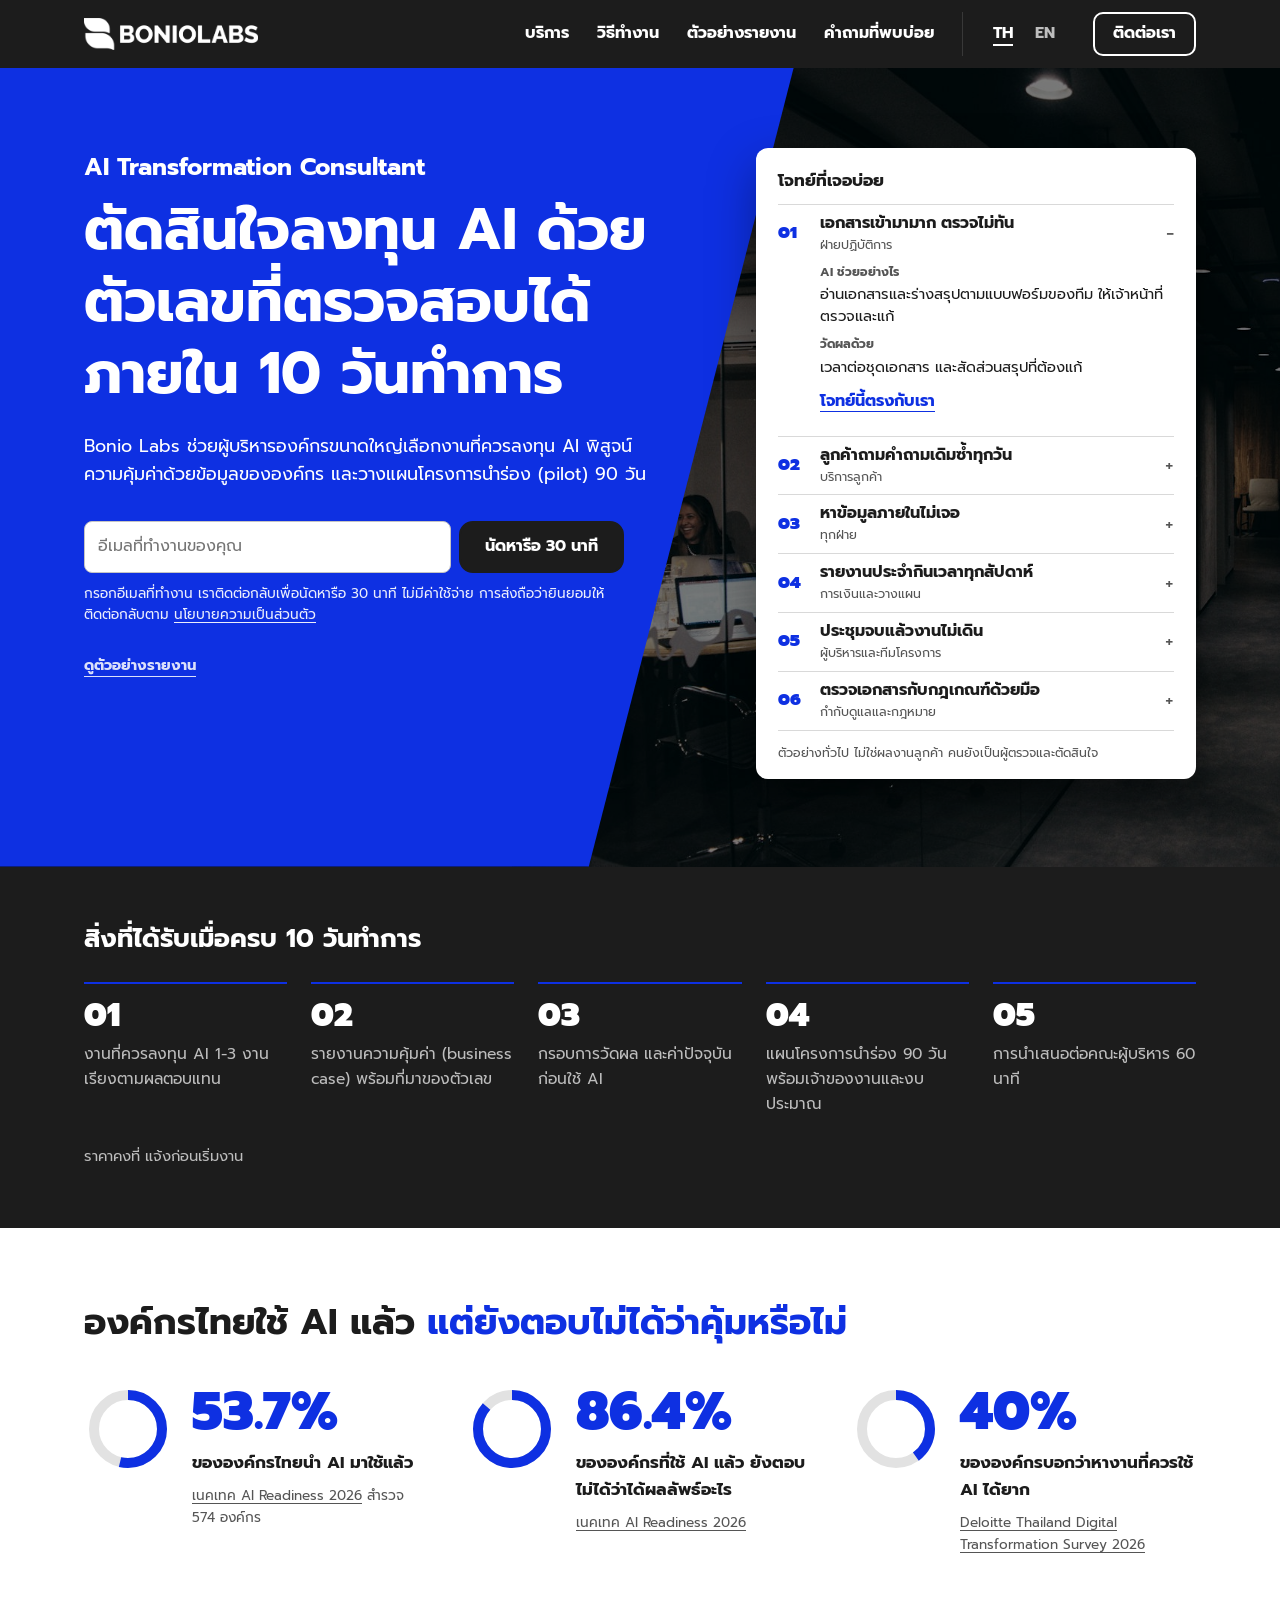
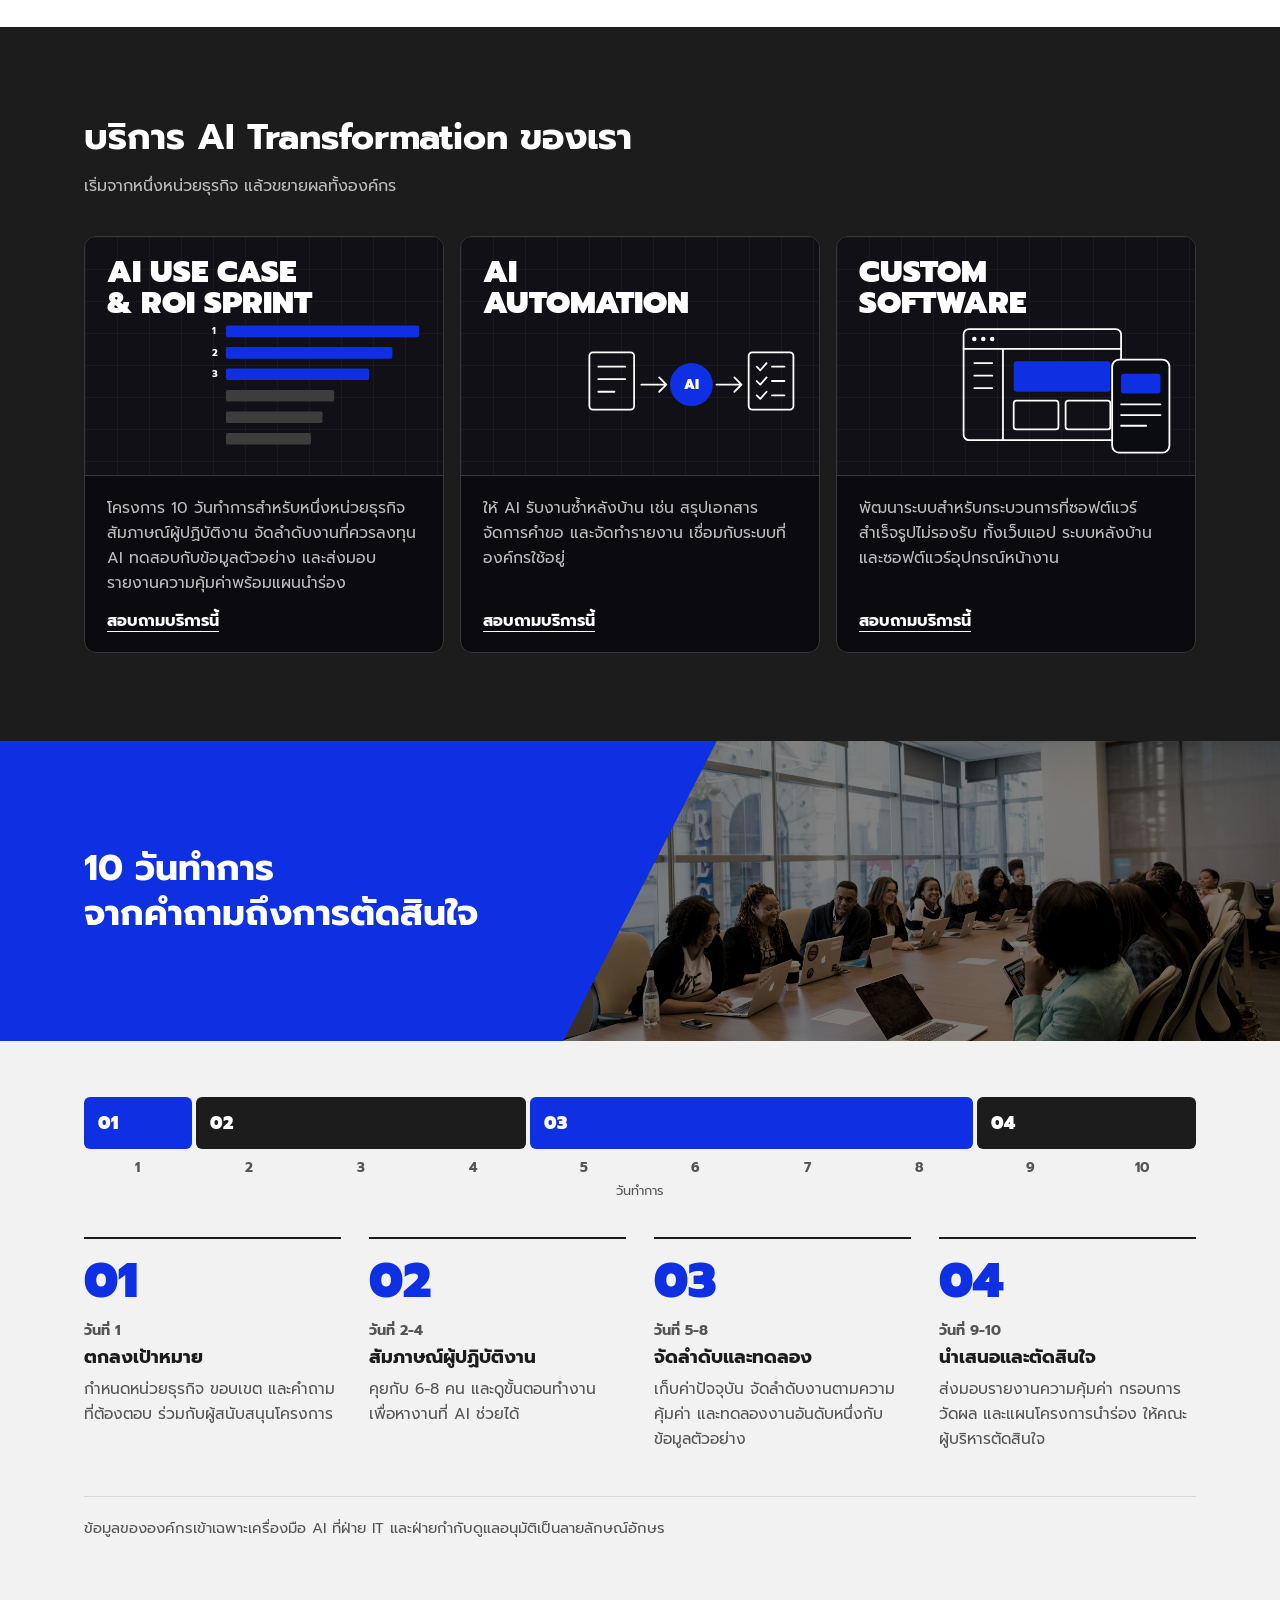
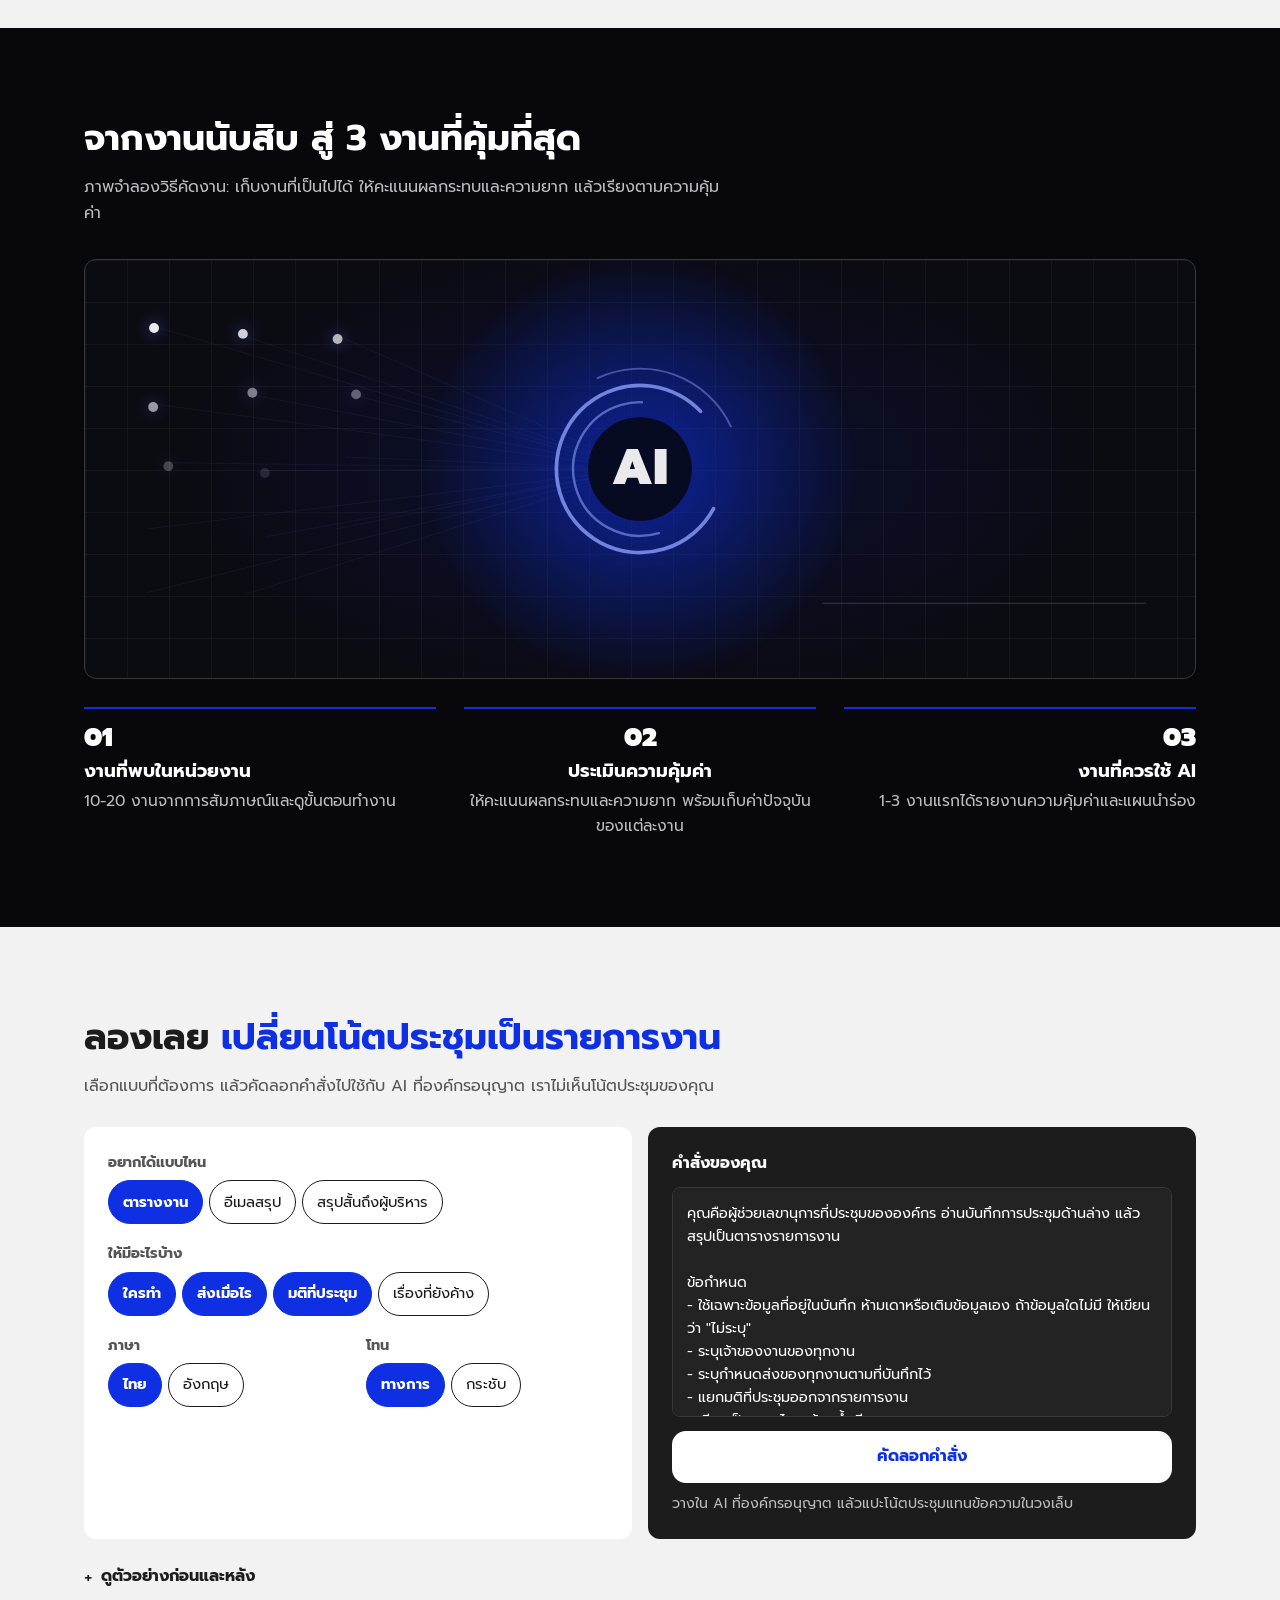
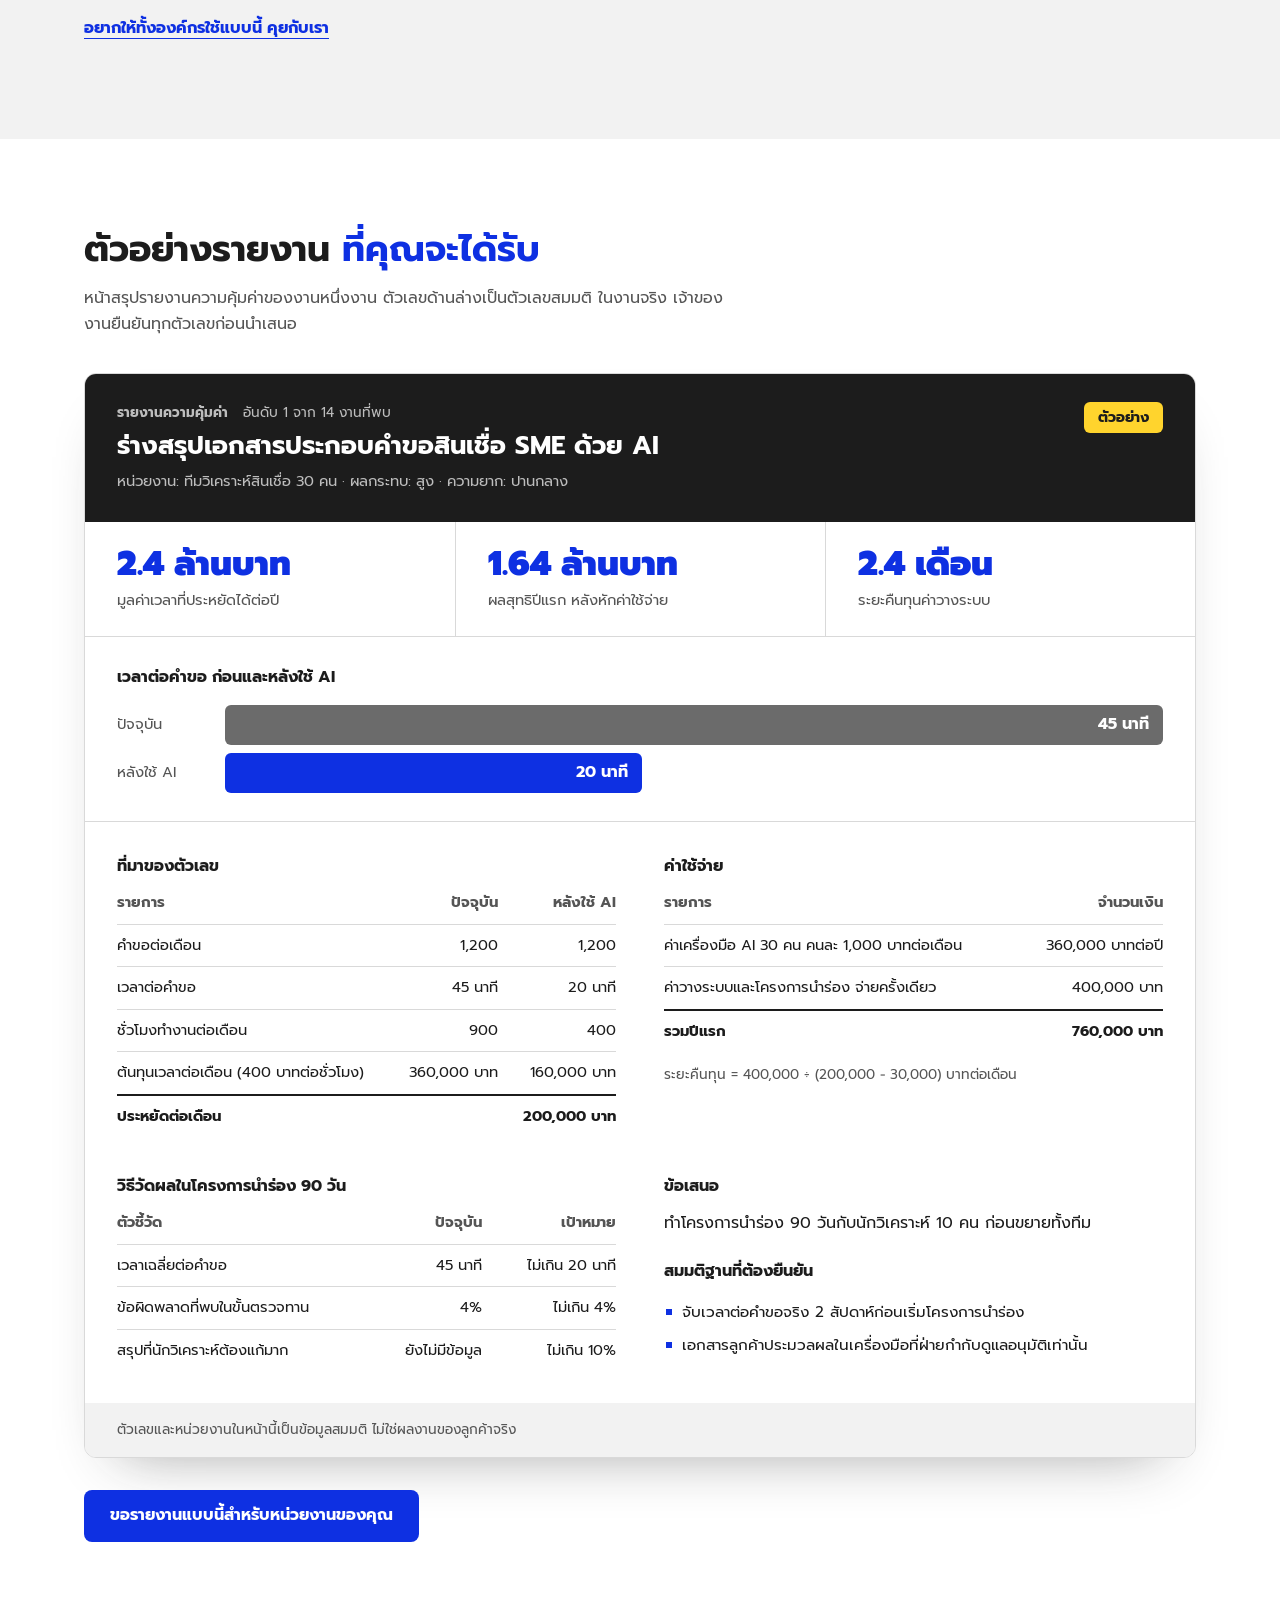
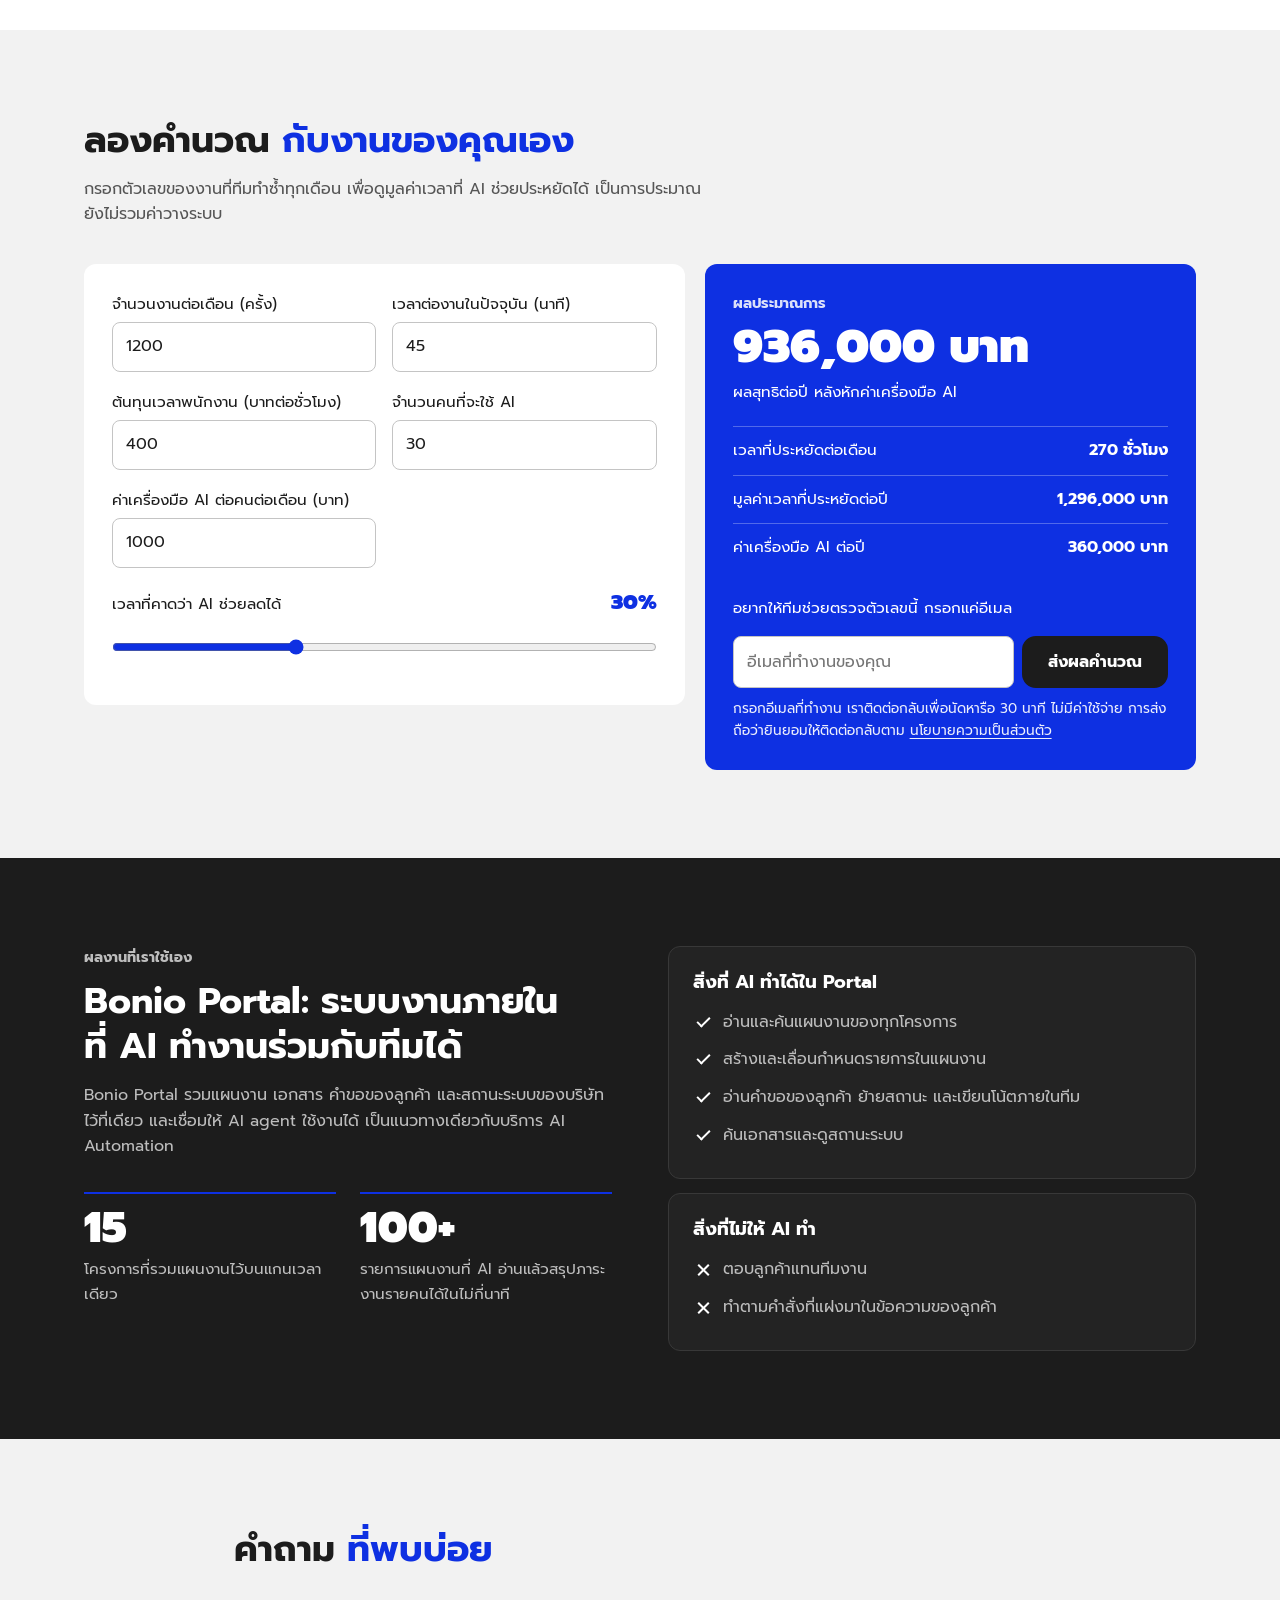
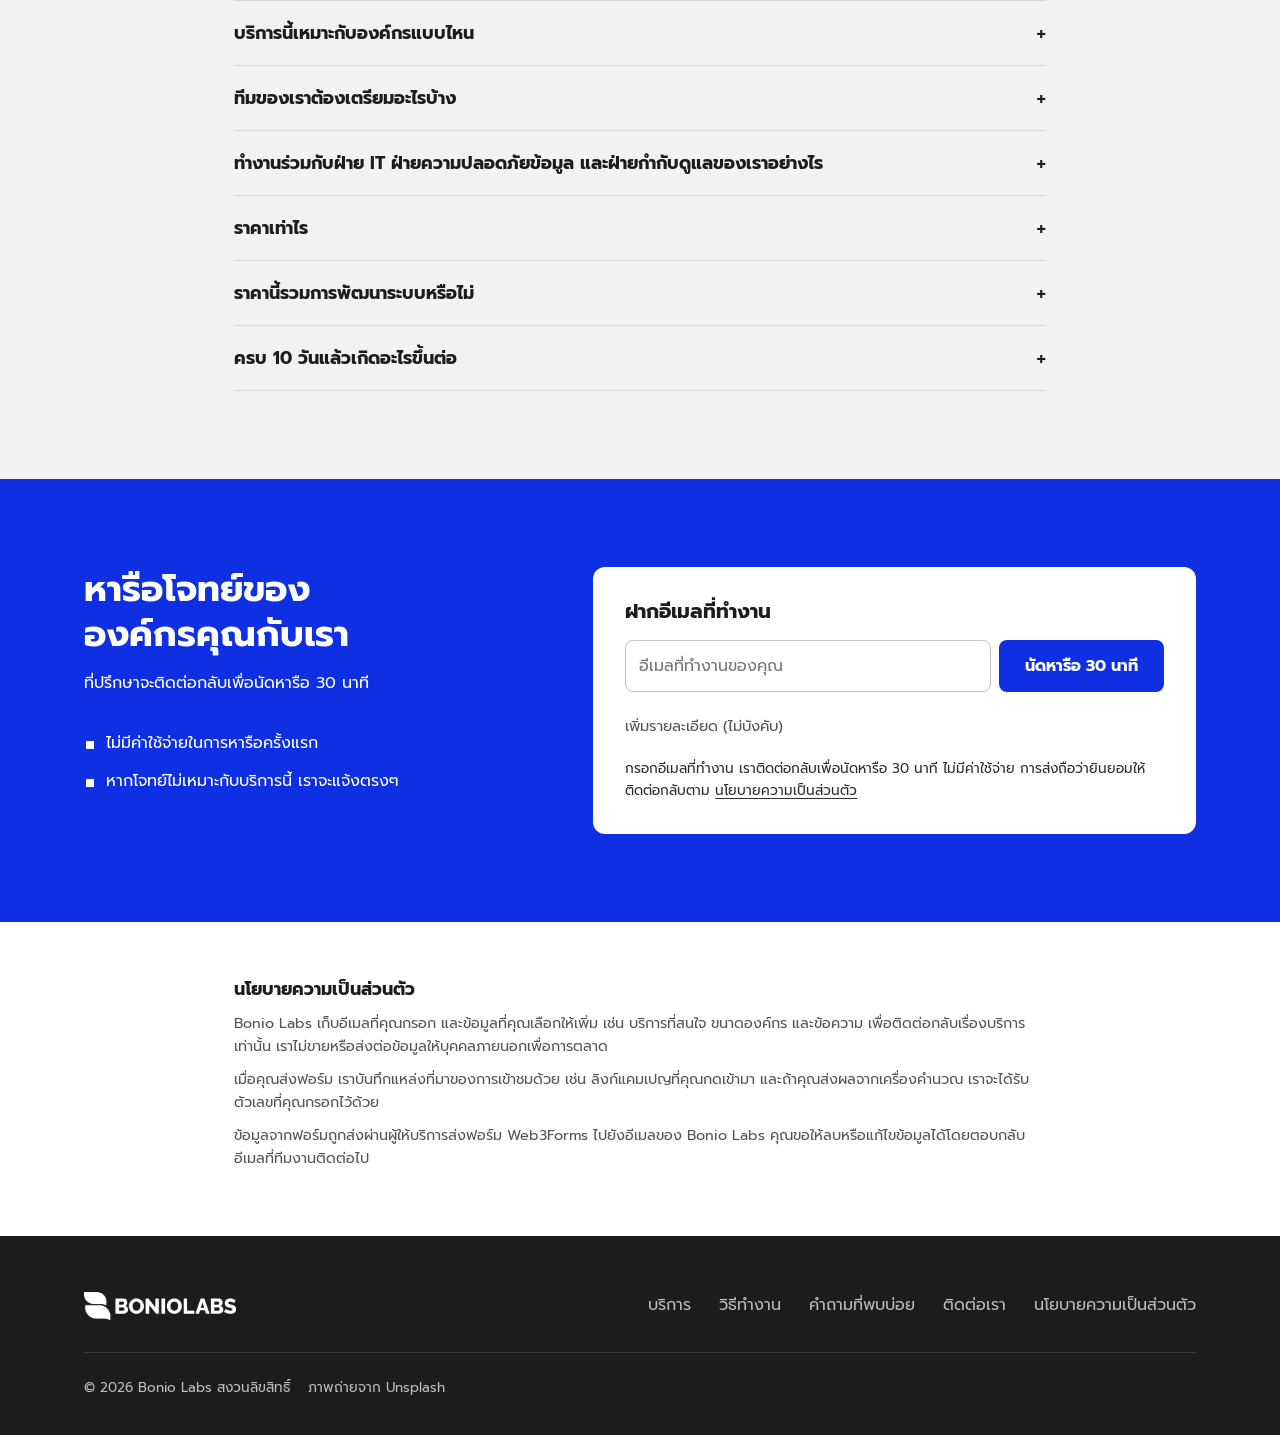
==== commit d1502ef1: "Shorten the hero solution card title Co-Authored-By: Claude Fable 5.2 <noreply@anthropic.com>" ====
--- a/index.html
+++ b/index.html
@@ -152,7 +152,7 @@
         </div>
       <div class="hero-visual" id="solutions">
         <div class="sol-card light">
-          <p class="sol-card-title">โจทย์ที่องค์กรขนาดใหญ่เจอบ่อย</p>
+          <p class="sol-card-title">โจทย์ที่เจอบ่อย</p>
           <div class="sol-list">
             <details class="sol" name="sol" open>
               <summary><span class="sol-num" aria-hidden="true">01</span><span class="sol-head"><span class="sol-title">เอกสารเข้ามามาก ตรวจไม่ทัน</span><span class="sol-dept">ฝ่ายปฏิบัติการ</span></span></summary>
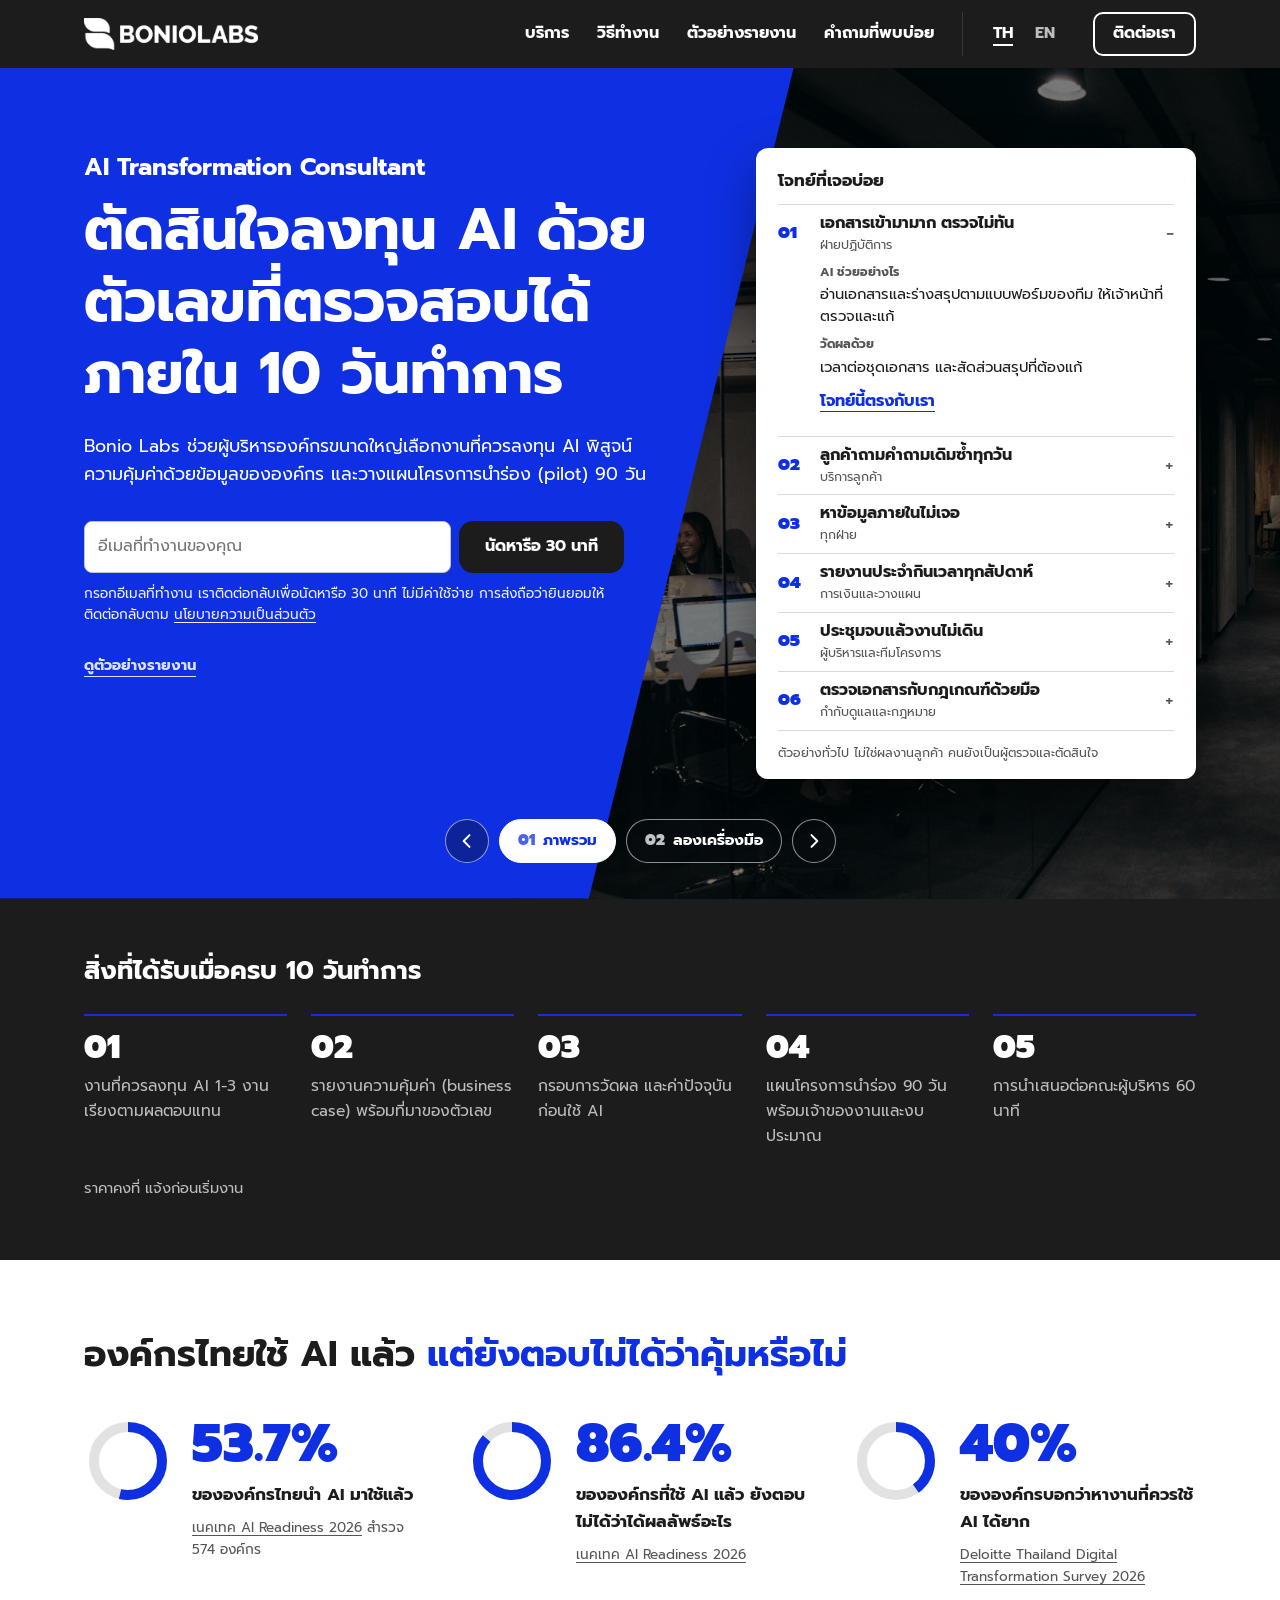
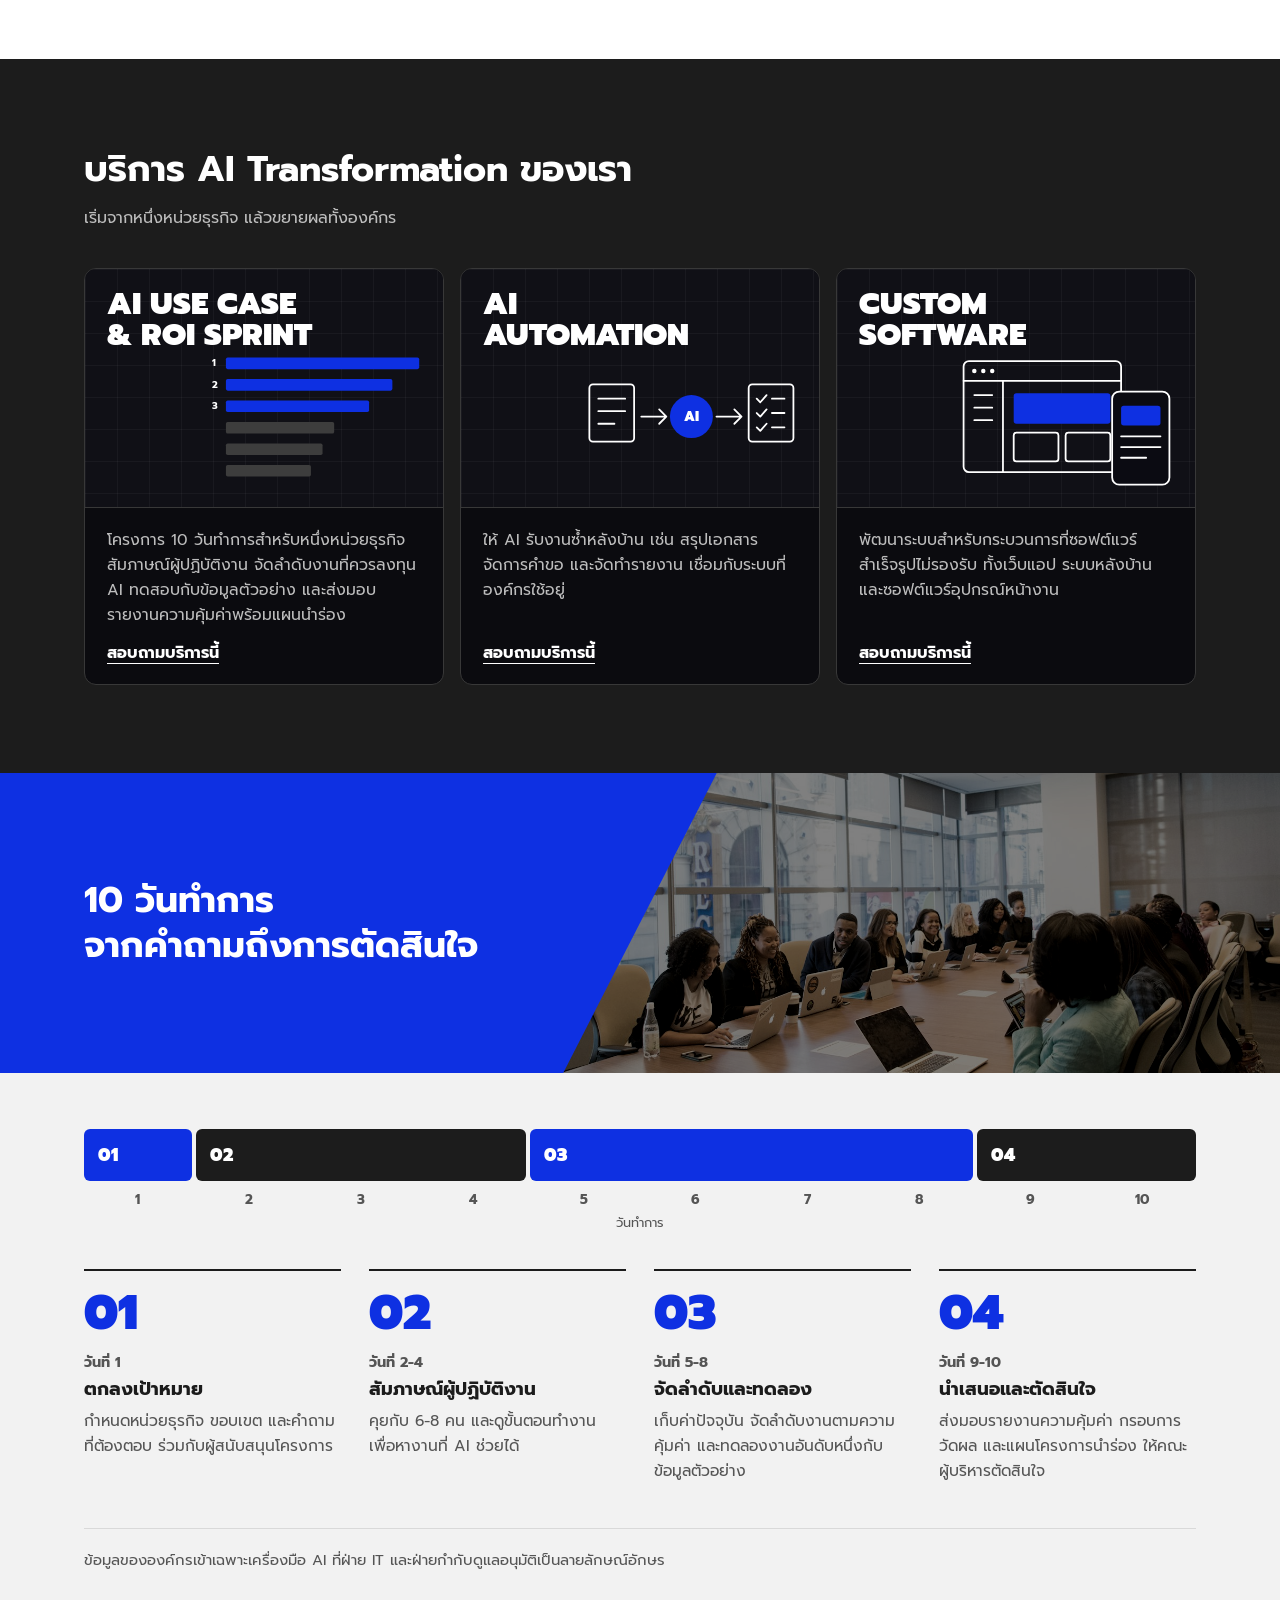
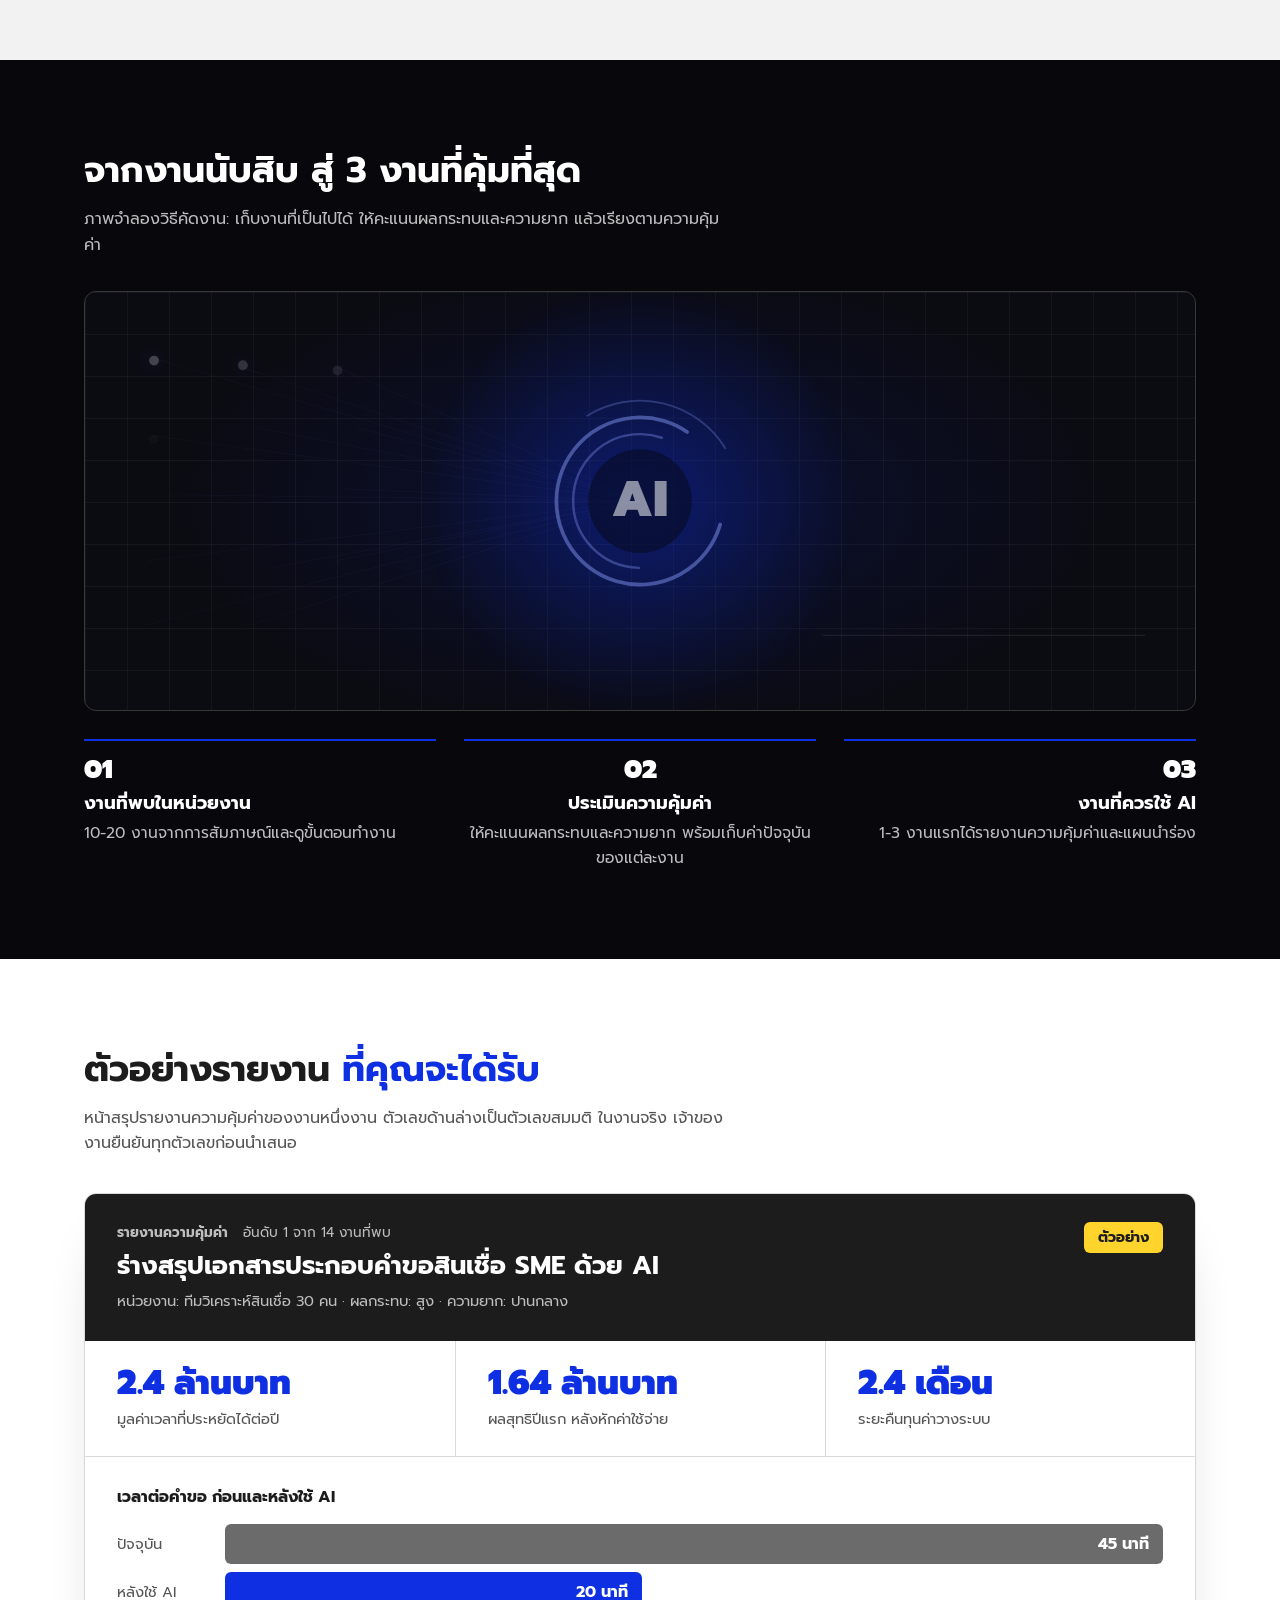
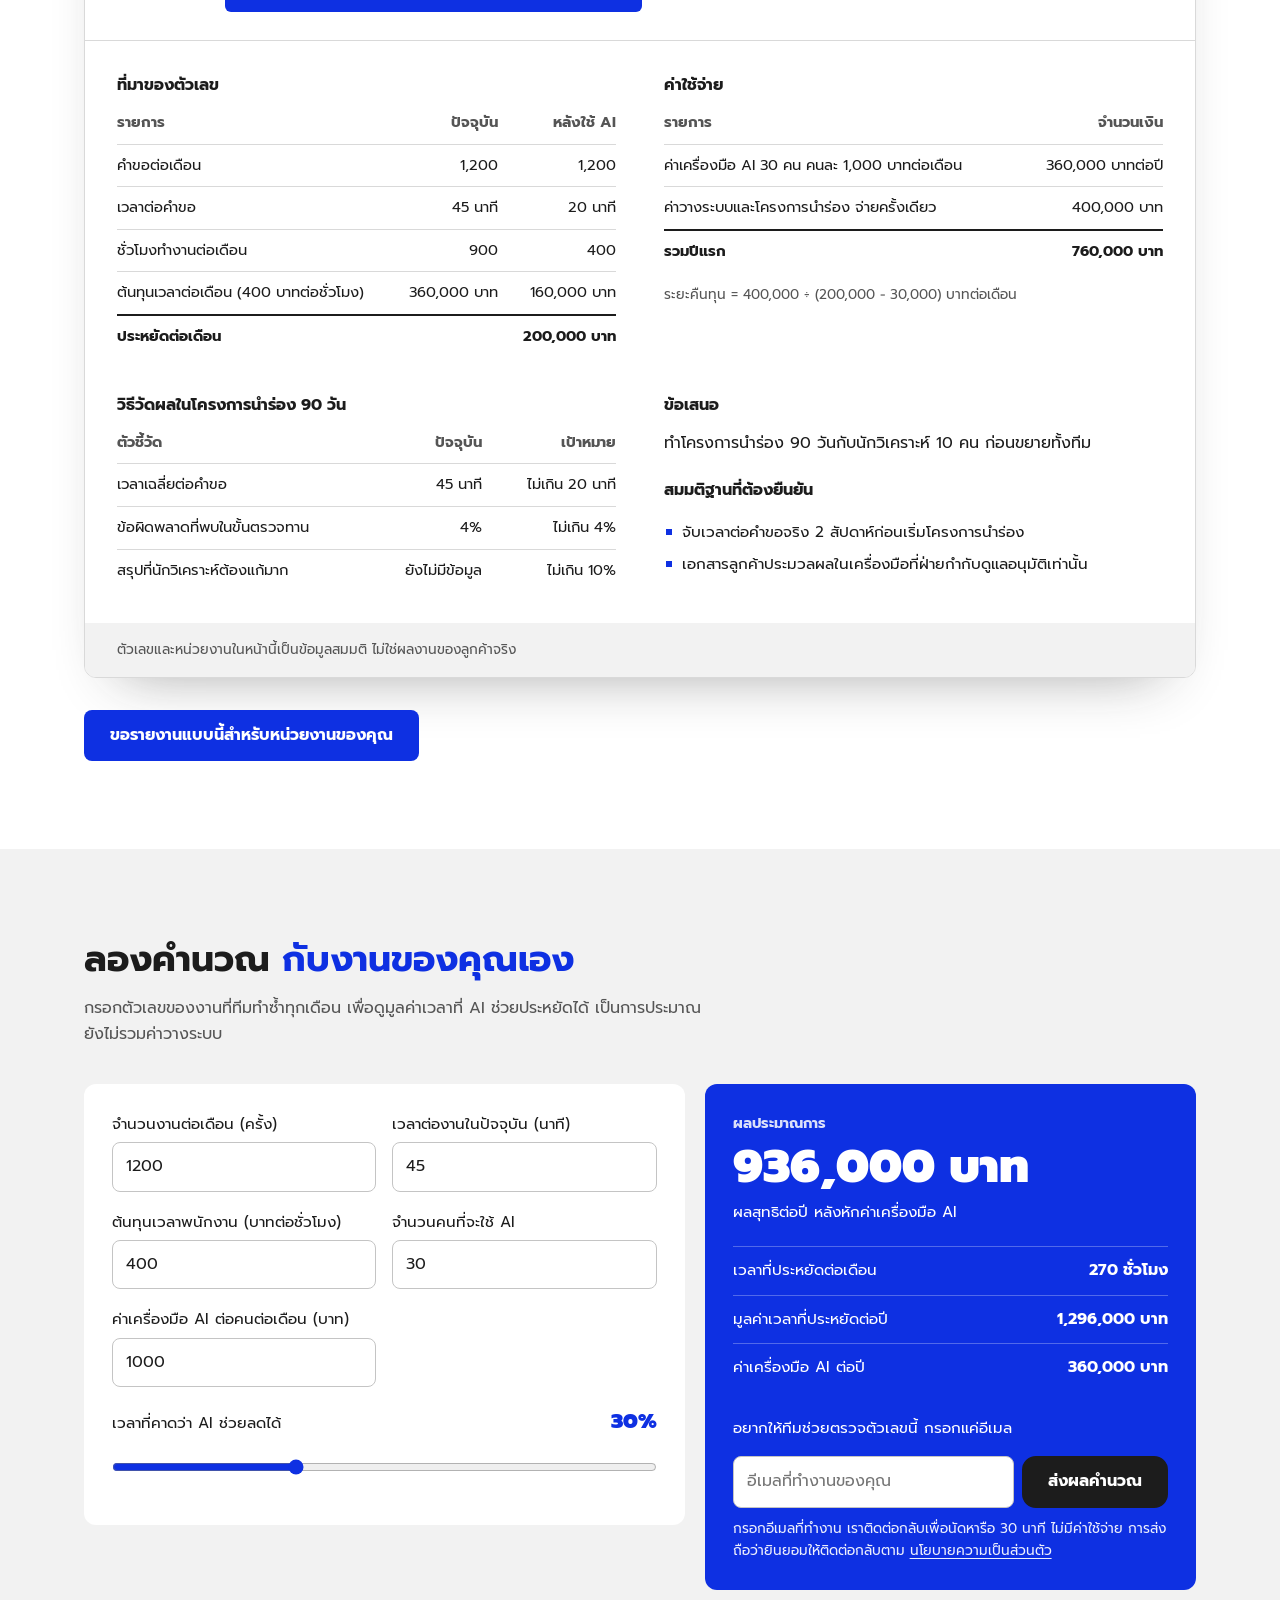
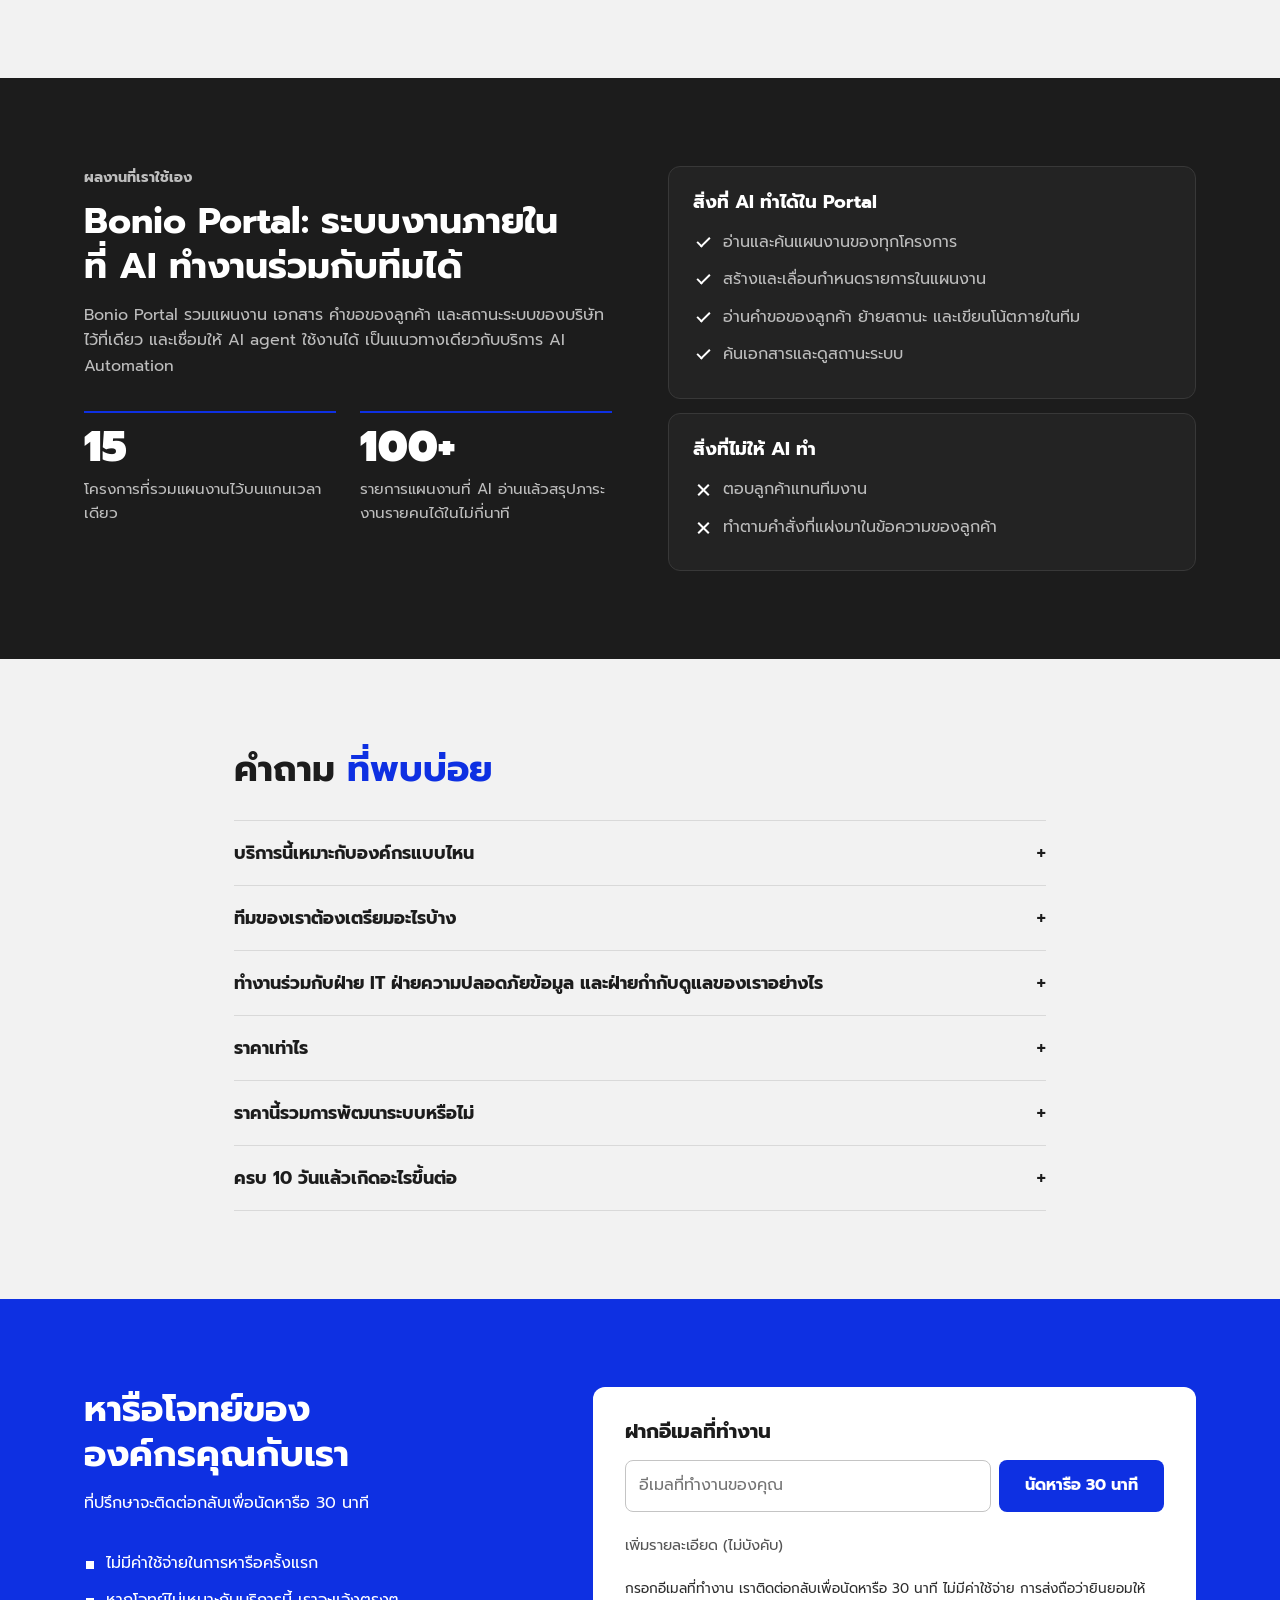
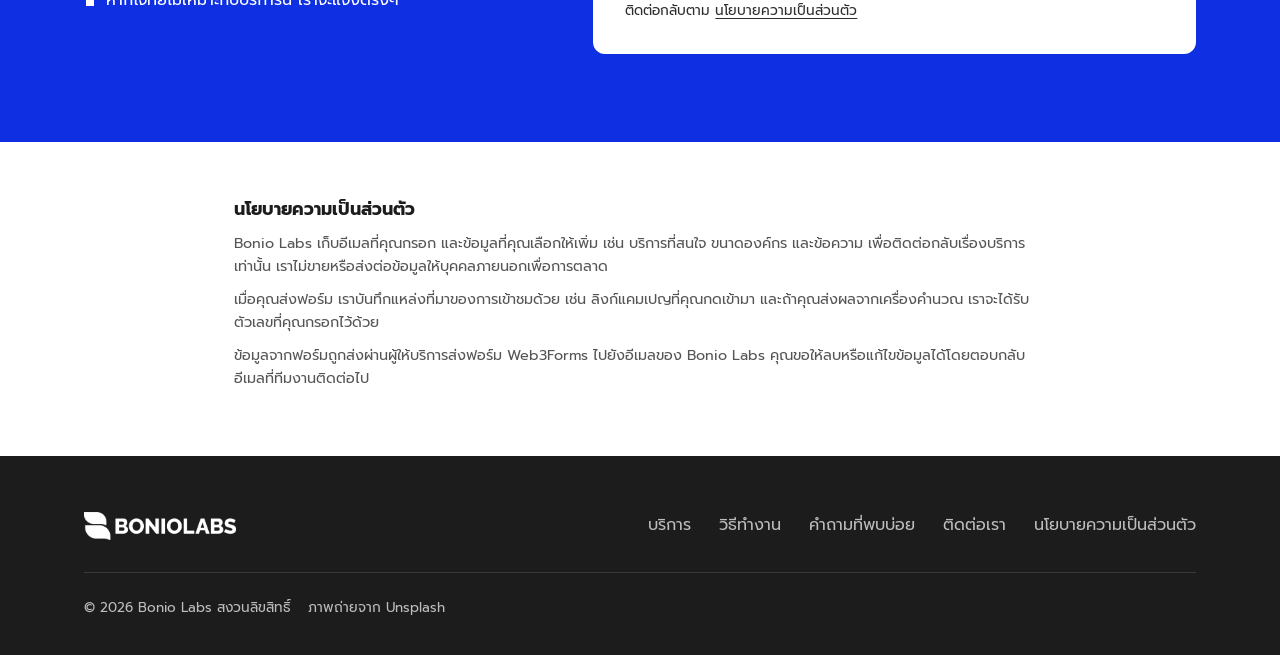
==== commit 987c9ac9: "Move the prompt tool into the hero as a second slide Co-Authored-By: Claude Fable 5.2 <noreply@anthr" ====
--- a/index.html
+++ b/index.html
@@ -28,7 +28,7 @@
   <link rel="preconnect" href="https://fonts.googleapis.com">
   <link rel="preconnect" href="https://fonts.gstatic.com" crossorigin>
   <link href="https://fonts.googleapis.com/css2?family=Prompt:wght@400;700;900&display=swap" rel="stylesheet">
-  <link rel="stylesheet" href="styles.css?v=20">
+  <link rel="stylesheet" href="styles.css?v=21">
   <script type="application/ld+json">
   {
     "@context": "https://schema.org",
@@ -129,77 +129,174 @@
   </header>
 
   <main id="top">
-    <section class="hero">
+    <section class="hero" data-slides>
       <img class="hero-photo" src="assets/photo-glass-room.jpg" alt="" width="1600" height="1067" fetchpriority="high">
-      <div class="wrap hero-grid">
-        <div class="hero-copy">
-          <p class="hero-kicker">AI Transformation Consultant</p>
-          <h1>ตัดสินใจลงทุน AI ด้วยตัวเลขที่ตรวจสอบได้ ภายใน 10 วันทำการ</h1>
-          <p class="lead">Bonio Labs ช่วยผู้บริหารองค์กรขนาดใหญ่เลือกงานที่ควรลงทุน AI พิสูจน์ความคุ้มค่าด้วยข้อมูลขององค์กร และวางแผนโครงการนำร่อง (pilot) 90 วัน</p>
-          <div class="hero-actions">
-            <form class="quick-lead" data-source="hero" novalidate>
-              <label class="sr-only" for="q-email-hero">อีเมลที่ทำงาน</label>
-              <div class="quick-row">
-                <input id="q-email-hero" name="email" type="email" autocomplete="email" inputmode="email" placeholder="อีเมลที่ทำงานของคุณ" required>
-                <button class="btn btn-dark" type="submit">นัดหารือ 30 นาที</button>
+      <div class="hero-slides" role="group" aria-roledescription="carousel" aria-label="สไลด์แนะนำ">
+        <div class="hero-slide" role="group" aria-roledescription="slide" aria-label="1 / 2: ภาพรวม">
+          <div class="wrap hero-grid">
+            <div class="hero-copy">
+              <p class="hero-kicker">AI Transformation Consultant</p>
+              <h1>ตัดสินใจลงทุน AI ด้วยตัวเลขที่ตรวจสอบได้ ภายใน 10 วันทำการ</h1>
+              <p class="lead">Bonio Labs ช่วยผู้บริหารองค์กรขนาดใหญ่เลือกงานที่ควรลงทุน AI พิสูจน์ความคุ้มค่าด้วยข้อมูลขององค์กร และวางแผนโครงการนำร่อง (pilot) 90 วัน</p>
+              <div class="hero-actions">
+                <form class="quick-lead" data-source="hero" novalidate>
+                  <label class="sr-only" for="q-email-hero">อีเมลที่ทำงาน</label>
+                  <div class="quick-row">
+                    <input id="q-email-hero" name="email" type="email" autocomplete="email" inputmode="email" placeholder="อีเมลที่ทำงานของคุณ" required>
+                    <button class="btn btn-dark" type="submit">นัดหารือ 30 นาที</button>
+                  </div>
+                  <input class="quick-hp" name="botcheck" type="checkbox" tabindex="-1" autocomplete="off" aria-hidden="true">
+                  <p class="quick-error" role="alert" hidden></p>
+                  <p class="quick-note">กรอกอีเมลที่ทำงาน เราติดต่อกลับเพื่อนัดหารือ 30 นาที ไม่มีค่าใช้จ่าย การส่งถือว่ายินยอมให้ติดต่อกลับตาม <a href="#privacy">นโยบายความเป็นส่วนตัว</a></p>
+                </form>
               </div>
-              <input class="quick-hp" name="botcheck" type="checkbox" tabindex="-1" autocomplete="off" aria-hidden="true">
-              <p class="quick-error" role="alert" hidden></p>
-              <p class="quick-note">กรอกอีเมลที่ทำงาน เราติดต่อกลับเพื่อนัดหารือ 30 นาที ไม่มีค่าใช้จ่าย การส่งถือว่ายินยอมให้ติดต่อกลับตาม <a href="#privacy">นโยบายความเป็นส่วนตัว</a></p>
-            </form>
-          </div>
-          <p class="hero-note"><a class="hero-link" href="#sample">ดูตัวอย่างรายงาน</a></p>
-        </div>
-      <div class="hero-visual" id="solutions">
-        <div class="sol-card light">
-          <p class="sol-card-title">โจทย์ที่เจอบ่อย</p>
-          <div class="sol-list">
-            <details class="sol" name="sol" open>
-              <summary><span class="sol-num" aria-hidden="true">01</span><span class="sol-head"><span class="sol-title">เอกสารเข้ามามาก ตรวจไม่ทัน</span><span class="sol-dept">ฝ่ายปฏิบัติการ</span></span></summary>
-              <div class="sol-body">
-                <dl><div><dt>AI ช่วยอย่างไร</dt><dd>อ่านเอกสารและร่างสรุปตามแบบฟอร์มของทีม ให้เจ้าหน้าที่ตรวจและแก้</dd></div><div><dt>วัดผลด้วย</dt><dd>เวลาต่อชุดเอกสาร และสัดส่วนสรุปที่ต้องแก้</dd></div></dl>
-                <a class="sol-link" href="#contact" data-topic="เอกสารเข้ามามาก ตรวจไม่ทัน">โจทย์นี้ตรงกับเรา</a>
+              <p class="hero-note"><a class="hero-link" href="#sample">ดูตัวอย่างรายงาน</a></p>
+            </div>
+          <div class="hero-visual" id="solutions">
+            <div class="sol-card light">
+              <p class="sol-card-title">โจทย์ที่เจอบ่อย</p>
+              <div class="sol-list">
+                <details class="sol" name="sol" open>
+                  <summary><span class="sol-num" aria-hidden="true">01</span><span class="sol-head"><span class="sol-title">เอกสารเข้ามามาก ตรวจไม่ทัน</span><span class="sol-dept">ฝ่ายปฏิบัติการ</span></span></summary>
+                  <div class="sol-body">
+                    <dl><div><dt>AI ช่วยอย่างไร</dt><dd>อ่านเอกสารและร่างสรุปตามแบบฟอร์มของทีม ให้เจ้าหน้าที่ตรวจและแก้</dd></div><div><dt>วัดผลด้วย</dt><dd>เวลาต่อชุดเอกสาร และสัดส่วนสรุปที่ต้องแก้</dd></div></dl>
+                    <a class="sol-link" href="#contact" data-topic="เอกสารเข้ามามาก ตรวจไม่ทัน">โจทย์นี้ตรงกับเรา</a>
+                  </div>
+                </details>
+                <details class="sol" name="sol">
+                  <summary><span class="sol-num" aria-hidden="true">02</span><span class="sol-head"><span class="sol-title">ลูกค้าถามคำถามเดิมซ้ำทุกวัน</span><span class="sol-dept">บริการลูกค้า</span></span></summary>
+                  <div class="sol-body">
+                    <dl><div><dt>AI ช่วยอย่างไร</dt><dd>ร่างคำตอบจากคู่มือและประวัติการตอบ ให้พนักงานอนุมัติก่อนส่ง</dd></div><div><dt>วัดผลด้วย</dt><dd>เวลาตอบกลับครั้งแรก และจำนวนเรื่องที่ปิดได้ต่อคน</dd></div></dl>
+                    <a class="sol-link" href="#contact" data-topic="ลูกค้าถามคำถามเดิมซ้ำทุกวัน">โจทย์นี้ตรงกับเรา</a>
+                  </div>
+                </details>
+                <details class="sol" name="sol">
+                  <summary><span class="sol-num" aria-hidden="true">03</span><span class="sol-head"><span class="sol-title">หาข้อมูลภายในไม่เจอ</span><span class="sol-dept">ทุกฝ่าย</span></span></summary>
+                  <div class="sol-body">
+                    <dl><div><dt>AI ช่วยอย่างไร</dt><dd>ตอบคำถามจากเอกสารภายในพร้อมระบุแหล่งที่มา ตามสิทธิ์ของผู้ถาม</dd></div><div><dt>วัดผลด้วย</dt><dd>เวลาที่ใช้หาคำตอบ และจำนวนคำถามที่ส่งถึงผู้เชี่ยวชาญ</dd></div></dl>
+                    <a class="sol-link" href="#contact" data-topic="หาข้อมูลภายในไม่เจอ">โจทย์นี้ตรงกับเรา</a>
+                  </div>
+                </details>
+                <details class="sol" name="sol">
+                  <summary><span class="sol-num" aria-hidden="true">04</span><span class="sol-head"><span class="sol-title">รายงานประจำกินเวลาทุกสัปดาห์</span><span class="sol-dept">การเงินและวางแผน</span></span></summary>
+                  <div class="sol-body">
+                    <dl><div><dt>AI ช่วยอย่างไร</dt><dd>รวมข้อมูล ร่างรายงาน และชี้จุดที่ตัวเลขผิดปกติ ให้ผู้รับผิดชอบตรวจ</dd></div><div><dt>วัดผลด้วย</dt><dd>ชั่วโมงที่ใช้ต่อรอบรายงาน และจำนวนข้อผิดพลาดที่พบภายหลัง</dd></div></dl>
+                    <a class="sol-link" href="#contact" data-topic="รายงานประจำกินเวลาทุกสัปดาห์">โจทย์นี้ตรงกับเรา</a>
+                  </div>
+                </details>
+                <details class="sol" name="sol">
+                  <summary><span class="sol-num" aria-hidden="true">05</span><span class="sol-head"><span class="sol-title">ประชุมจบแล้วงานไม่เดิน</span><span class="sol-dept">ผู้บริหารและทีมโครงการ</span></span></summary>
+                  <div class="sol-body">
+                    <dl><div><dt>AI ช่วยอย่างไร</dt><dd>สรุปประชุมเป็นรายการงานพร้อมเจ้าของและกำหนดส่ง แล้วบันทึกเข้าระบบงาน</dd></div><div><dt>วัดผลด้วย</dt><dd>สัดส่วนงานจากที่ประชุมที่มีเจ้าของ และงานที่เสร็จตามกำหนด</dd></div></dl>
+                    <a class="sol-link" href="#contact" data-topic="ประชุมจบแล้วงานไม่เดิน">โจทย์นี้ตรงกับเรา</a>
+                  </div>
+                </details>
+                <details class="sol" name="sol">
+                  <summary><span class="sol-num" aria-hidden="true">06</span><span class="sol-head"><span class="sol-title">ตรวจเอกสารกับกฎเกณฑ์ด้วยมือ</span><span class="sol-dept">กำกับดูแลและกฎหมาย</span></span></summary>
+                  <div class="sol-body">
+                    <dl><div><dt>AI ช่วยอย่างไร</dt><dd>เทียบเอกสารกับรายการข้อกำหนดและชี้จุดที่ต้องดู ให้ผู้เชี่ยวชาญตัดสิน</dd></div><div><dt>วัดผลด้วย</dt><dd>เวลาตรวจต่อฉบับ และจำนวนประเด็นที่ตรวจพบก่อนอนุมัติ</dd></div></dl>
+                    <a class="sol-link" href="#contact" data-topic="ตรวจเอกสารกับกฎเกณฑ์ด้วยมือ">โจทย์นี้ตรงกับเรา</a>
+                  </div>
+                </details>
               </div>
+              <p class="sol-card-note">ตัวอย่างทั่วไป ไม่ใช่ผลงานลูกค้า คนยังเป็นผู้ตรวจและตัดสินใจ</p>
+            </div>
+          </div>
+          </div>
+        </div>
+        <div class="hero-slide hero-tool" id="tool" role="group" aria-roledescription="slide" aria-label="2 / 2: ลองเครื่องมือ" hidden>
+          <div class="wrap">
+            <h2 id="tool-title">ลองเลย <span class="blue">เปลี่ยนโน้ตประชุมเป็นรายการงาน</span></h2>
+            <p class="section-lead">เลือกแบบที่ต้องการ แล้วคัดลอกคำสั่งไปใช้กับ AI ที่องค์กรอนุญาต เราไม่เห็นโน้ตประชุมของคุณ</p>
+
+            <div class="tool">
+              <div class="tool-controls light">
+                  <fieldset data-key="format" data-mode="single">
+                    <legend>อยากได้แบบไหน</legend>
+                    <div class="chips">
+                    <button class="chip" type="button" data-value="table" aria-pressed="true">ตารางงาน</button>
+                    <button class="chip" type="button" data-value="email" aria-pressed="false">อีเมลสรุป</button>
+                    <button class="chip" type="button" data-value="brief" aria-pressed="false">สรุปสั้นถึงผู้บริหาร</button>
+                    </div>
+                  </fieldset>
+                  <fieldset data-key="include" data-mode="multi">
+                    <legend>ให้มีอะไรบ้าง</legend>
+                    <div class="chips">
+                    <button class="chip" type="button" data-value="owner" aria-pressed="true">ใครทำ</button>
+                    <button class="chip" type="button" data-value="due" aria-pressed="true">ส่งเมื่อไร</button>
+                    <button class="chip" type="button" data-value="decisions" aria-pressed="true">มติที่ประชุม</button>
+                    <button class="chip" type="button" data-value="open" aria-pressed="false">เรื่องที่ยังค้าง</button>
+                    </div>
+                  </fieldset>
+                <div class="tool-row">
+                  <fieldset data-key="language" data-mode="single">
+                    <legend>ภาษา</legend>
+                    <div class="chips">
+                    <button class="chip" type="button" data-value="th" aria-pressed="true">ไทย</button>
+                    <button class="chip" type="button" data-value="en" aria-pressed="false">อังกฤษ</button>
+                    </div>
+                  </fieldset>
+                  <fieldset data-key="tone" data-mode="single">
+                    <legend>โทน</legend>
+                    <div class="chips">
+                    <button class="chip" type="button" data-value="formal" aria-pressed="true">ทางการ</button>
+                    <button class="chip" type="button" data-value="brief" aria-pressed="false">กระชับ</button>
+                    </div>
+                  </fieldset>
+                </div>
+              </div>
+
+              <div class="tool-output">
+                <p class="tool-output-title">คำสั่งของคุณ</p>
+                <pre id="tool-prompt" tabindex="0" aria-label="คำสั่งของคุณ"></pre>
+                <button class="btn btn-white btn-block" type="button" id="tool-copy">คัดลอกคำสั่ง</button>
+                <p class="tool-status" id="tool-status" role="status"></p>
+                <p class="tool-how">วางใน AI ที่องค์กรอนุญาต แล้วแปะโน้ตประชุมแทนข้อความในวงเล็บ</p>
+              </div>
+            </div>
+
+            <details class="tool-example">
+              <summary>ดูตัวอย่างก่อนและหลัง</summary>
+              <div class="tool-example-grid light">
+                <div class="tool-before">
+                  <p class="tool-tag">โน้ตประชุม</p>
+                  <pre>ประชุมทีมโครงการ
+    - นุชแจ้งว่ารายงานยอดขายไตรมาส 3 ยังไม่เสร็จ ขอส่งศุกร์นี้
+    - ทดสอบระบบใหม่แล้ว หน้าเข้าสู่ระบบช้า ต้นจะไปคุยกับผู้ขายระบบ
+    - งบอบรมปีหน้ายังไม่สรุป รอตัวเลขจากฝ่ายบุคคล
+    - ตกลงเลื่อนวันเปิดใช้ระบบเป็น 1 ธ.ค.
+    - เมย์รับทำแผนสื่อสารกับพนักงาน ส่งภายในสัปดาห์หน้า</pre>
+                </div>
+                <div class="tool-after">
+                  <p class="tool-tag">ผลลัพธ์แบบตารางงาน</p>
+                  <table>
+                    <thead>
+                      <tr><th scope="col">งานที่ต้องทำ</th><th scope="col">ใครทำ</th><th scope="col">ส่งเมื่อไร</th></tr>
+                    </thead>
+                    <tbody>
+                        <tr><td>ส่งรายงานยอดขายไตรมาส 3</td><td>นุช</td><td>ศุกร์นี้</td></tr>
+                        <tr><td>ทำแผนสื่อสารกับพนักงาน</td><td>เมย์</td><td>ภายในสัปดาห์หน้า</td></tr>
+                        <tr><td>คุยกับผู้ขายระบบเรื่องหน้าเข้าสู่ระบบช้า</td><td>ต้น</td><td>ไม่ระบุ</td></tr>
+                    </tbody>
+                  </table>
+                  <dl class="tool-extra">
+                      <div><dt>มติที่ประชุม</dt><dd>เลื่อนวันเปิดใช้ระบบเป็น 1 ธ.ค.</dd></div>
+                      <div><dt>ข้อที่ควรยืนยันกับผู้เข้าประชุม</dt><dd>กำหนดส่งของงานคุยกับผู้ขายระบบ และผู้รับผิดชอบเรื่องงบอบรมปีหน้า</dd></div>
+                  </dl>
+                </div>
+              </div>
+              <p class="tool-note">ตัวอย่างสมมติ ผลจริงขึ้นกับ AI ที่ใช้ ควรให้คนตรวจก่อนส่งต่อ</p>
             </details>
-            <details class="sol" name="sol">
-              <summary><span class="sol-num" aria-hidden="true">02</span><span class="sol-head"><span class="sol-title">ลูกค้าถามคำถามเดิมซ้ำทุกวัน</span><span class="sol-dept">บริการลูกค้า</span></span></summary>
-              <div class="sol-body">
-                <dl><div><dt>AI ช่วยอย่างไร</dt><dd>ร่างคำตอบจากคู่มือและประวัติการตอบ ให้พนักงานอนุมัติก่อนส่ง</dd></div><div><dt>วัดผลด้วย</dt><dd>เวลาตอบกลับครั้งแรก และจำนวนเรื่องที่ปิดได้ต่อคน</dd></div></dl>
-                <a class="sol-link" href="#contact" data-topic="ลูกค้าถามคำถามเดิมซ้ำทุกวัน">โจทย์นี้ตรงกับเรา</a>
-              </div>
-            </details>
-            <details class="sol" name="sol">
-              <summary><span class="sol-num" aria-hidden="true">03</span><span class="sol-head"><span class="sol-title">หาข้อมูลภายในไม่เจอ</span><span class="sol-dept">ทุกฝ่าย</span></span></summary>
-              <div class="sol-body">
-                <dl><div><dt>AI ช่วยอย่างไร</dt><dd>ตอบคำถามจากเอกสารภายในพร้อมระบุแหล่งที่มา ตามสิทธิ์ของผู้ถาม</dd></div><div><dt>วัดผลด้วย</dt><dd>เวลาที่ใช้หาคำตอบ และจำนวนคำถามที่ส่งถึงผู้เชี่ยวชาญ</dd></div></dl>
-                <a class="sol-link" href="#contact" data-topic="หาข้อมูลภายในไม่เจอ">โจทย์นี้ตรงกับเรา</a>
-              </div>
-            </details>
-            <details class="sol" name="sol">
-              <summary><span class="sol-num" aria-hidden="true">04</span><span class="sol-head"><span class="sol-title">รายงานประจำกินเวลาทุกสัปดาห์</span><span class="sol-dept">การเงินและวางแผน</span></span></summary>
-              <div class="sol-body">
-                <dl><div><dt>AI ช่วยอย่างไร</dt><dd>รวมข้อมูล ร่างรายงาน และชี้จุดที่ตัวเลขผิดปกติ ให้ผู้รับผิดชอบตรวจ</dd></div><div><dt>วัดผลด้วย</dt><dd>ชั่วโมงที่ใช้ต่อรอบรายงาน และจำนวนข้อผิดพลาดที่พบภายหลัง</dd></div></dl>
-                <a class="sol-link" href="#contact" data-topic="รายงานประจำกินเวลาทุกสัปดาห์">โจทย์นี้ตรงกับเรา</a>
-              </div>
-            </details>
-            <details class="sol" name="sol">
-              <summary><span class="sol-num" aria-hidden="true">05</span><span class="sol-head"><span class="sol-title">ประชุมจบแล้วงานไม่เดิน</span><span class="sol-dept">ผู้บริหารและทีมโครงการ</span></span></summary>
-              <div class="sol-body">
-                <dl><div><dt>AI ช่วยอย่างไร</dt><dd>สรุปประชุมเป็นรายการงานพร้อมเจ้าของและกำหนดส่ง แล้วบันทึกเข้าระบบงาน</dd></div><div><dt>วัดผลด้วย</dt><dd>สัดส่วนงานจากที่ประชุมที่มีเจ้าของ และงานที่เสร็จตามกำหนด</dd></div></dl>
-                <a class="sol-link" href="#contact" data-topic="ประชุมจบแล้วงานไม่เดิน">โจทย์นี้ตรงกับเรา</a>
-              </div>
-            </details>
-            <details class="sol" name="sol">
-              <summary><span class="sol-num" aria-hidden="true">06</span><span class="sol-head"><span class="sol-title">ตรวจเอกสารกับกฎเกณฑ์ด้วยมือ</span><span class="sol-dept">กำกับดูแลและกฎหมาย</span></span></summary>
-              <div class="sol-body">
-                <dl><div><dt>AI ช่วยอย่างไร</dt><dd>เทียบเอกสารกับรายการข้อกำหนดและชี้จุดที่ต้องดู ให้ผู้เชี่ยวชาญตัดสิน</dd></div><div><dt>วัดผลด้วย</dt><dd>เวลาตรวจต่อฉบับ และจำนวนประเด็นที่ตรวจพบก่อนอนุมัติ</dd></div></dl>
-                <a class="sol-link" href="#contact" data-topic="ตรวจเอกสารกับกฎเกณฑ์ด้วยมือ">โจทย์นี้ตรงกับเรา</a>
-              </div>
-            </details>
-          </div>
-          <p class="sol-card-note">ตัวอย่างทั่วไป ไม่ใช่ผลงานลูกค้า คนยังเป็นผู้ตรวจและตัดสินใจ</p>
-        </div>
-      </div>
+
+            <a class="tool-cta" href="#contact" data-topic="สรุปประชุมเป็นรายการงาน">อยากให้ทั้งองค์กรใช้แบบนี้ คุยกับเรา</a>
+          </div>
+        </div>
+      </div>
+      <div class="wrap hero-nav" role="group" aria-label="เลือกสไลด์" hidden>
+        <button class="hero-arrow" type="button" data-slide-prev aria-label="สไลด์ก่อนหน้า"><svg viewBox="0 0 24 24" width="20" height="20" aria-hidden="true"><path d="M15 5l-7 7 7 7" fill="none" stroke="currentColor" stroke-width="2.4" stroke-linecap="round" stroke-linejoin="round"/></svg></button>
+        <button class="hero-tab" type="button" data-slide-to="0" aria-pressed="true"><span aria-hidden="true">01</span>ภาพรวม</button>
+        <button class="hero-tab" type="button" data-slide-to="1" aria-pressed="false"><span aria-hidden="true">02</span>ลองเครื่องมือ</button>
+        <button class="hero-arrow" type="button" data-slide-next aria-label="สไลด์ถัดไป"><svg viewBox="0 0 24 24" width="20" height="20" aria-hidden="true"><path d="M9 5l7 7-7 7" fill="none" stroke="currentColor" stroke-width="2.4" stroke-linecap="round" stroke-linejoin="round"/></svg></button>
       </div>
     </section>
 
@@ -398,93 +495,6 @@
       </div>
     </section>
 
-    <section id="tool" class="section gray light" aria-labelledby="tool-title">
-      <div class="wrap">
-        <h2 id="tool-title">ลองเลย <span class="blue">เปลี่ยนโน้ตประชุมเป็นรายการงาน</span></h2>
-        <p class="section-lead">เลือกแบบที่ต้องการ แล้วคัดลอกคำสั่งไปใช้กับ AI ที่องค์กรอนุญาต เราไม่เห็นโน้ตประชุมของคุณ</p>
-
-        <div class="tool">
-          <div class="tool-controls">
-              <fieldset data-key="format" data-mode="single">
-                <legend>อยากได้แบบไหน</legend>
-                <div class="chips">
-                <button class="chip" type="button" data-value="table" aria-pressed="true">ตารางงาน</button>
-                <button class="chip" type="button" data-value="email" aria-pressed="false">อีเมลสรุป</button>
-                <button class="chip" type="button" data-value="brief" aria-pressed="false">สรุปสั้นถึงผู้บริหาร</button>
-                </div>
-              </fieldset>
-              <fieldset data-key="include" data-mode="multi">
-                <legend>ให้มีอะไรบ้าง</legend>
-                <div class="chips">
-                <button class="chip" type="button" data-value="owner" aria-pressed="true">ใครทำ</button>
-                <button class="chip" type="button" data-value="due" aria-pressed="true">ส่งเมื่อไร</button>
-                <button class="chip" type="button" data-value="decisions" aria-pressed="true">มติที่ประชุม</button>
-                <button class="chip" type="button" data-value="open" aria-pressed="false">เรื่องที่ยังค้าง</button>
-                </div>
-              </fieldset>
-            <div class="tool-row">
-              <fieldset data-key="language" data-mode="single">
-                <legend>ภาษา</legend>
-                <div class="chips">
-                <button class="chip" type="button" data-value="th" aria-pressed="true">ไทย</button>
-                <button class="chip" type="button" data-value="en" aria-pressed="false">อังกฤษ</button>
-                </div>
-              </fieldset>
-              <fieldset data-key="tone" data-mode="single">
-                <legend>โทน</legend>
-                <div class="chips">
-                <button class="chip" type="button" data-value="formal" aria-pressed="true">ทางการ</button>
-                <button class="chip" type="button" data-value="brief" aria-pressed="false">กระชับ</button>
-                </div>
-              </fieldset>
-            </div>
-          </div>
-
-          <div class="tool-output">
-            <p class="tool-output-title">คำสั่งของคุณ</p>
-            <pre id="tool-prompt" tabindex="0" aria-label="คำสั่งของคุณ"></pre>
-            <button class="btn btn-white btn-block" type="button" id="tool-copy">คัดลอกคำสั่ง</button>
-            <p class="tool-status" id="tool-status" role="status"></p>
-            <p class="tool-how">วางใน AI ที่องค์กรอนุญาต แล้วแปะโน้ตประชุมแทนข้อความในวงเล็บ</p>
-          </div>
-        </div>
-
-        <details class="tool-example">
-          <summary>ดูตัวอย่างก่อนและหลัง</summary>
-          <div class="tool-example-grid">
-            <div class="tool-before">
-              <p class="tool-tag">โน้ตประชุม</p>
-              <pre>ประชุมทีมโครงการ
-- นุชแจ้งว่ารายงานยอดขายไตรมาส 3 ยังไม่เสร็จ ขอส่งศุกร์นี้
-- ทดสอบระบบใหม่แล้ว หน้าเข้าสู่ระบบช้า ต้นจะไปคุยกับผู้ขายระบบ
-- งบอบรมปีหน้ายังไม่สรุป รอตัวเลขจากฝ่ายบุคคล
-- ตกลงเลื่อนวันเปิดใช้ระบบเป็น 1 ธ.ค.
-- เมย์รับทำแผนสื่อสารกับพนักงาน ส่งภายในสัปดาห์หน้า</pre>
-            </div>
-            <div class="tool-after">
-              <p class="tool-tag">ผลลัพธ์แบบตารางงาน</p>
-              <table>
-                <thead>
-                  <tr><th scope="col">งานที่ต้องทำ</th><th scope="col">ใครทำ</th><th scope="col">ส่งเมื่อไร</th></tr>
-                </thead>
-                <tbody>
-                    <tr><td>ส่งรายงานยอดขายไตรมาส 3</td><td>นุช</td><td>ศุกร์นี้</td></tr>
-                    <tr><td>ทำแผนสื่อสารกับพนักงาน</td><td>เมย์</td><td>ภายในสัปดาห์หน้า</td></tr>
-                    <tr><td>คุยกับผู้ขายระบบเรื่องหน้าเข้าสู่ระบบช้า</td><td>ต้น</td><td>ไม่ระบุ</td></tr>
-                </tbody>
-              </table>
-              <dl class="tool-extra">
-                  <div><dt>มติที่ประชุม</dt><dd>เลื่อนวันเปิดใช้ระบบเป็น 1 ธ.ค.</dd></div>
-                  <div><dt>ข้อที่ควรยืนยันกับผู้เข้าประชุม</dt><dd>กำหนดส่งของงานคุยกับผู้ขายระบบ และผู้รับผิดชอบเรื่องงบอบรมปีหน้า</dd></div>
-              </dl>
-            </div>
-          </div>
-          <p class="tool-note">ตัวอย่างสมมติ ผลจริงขึ้นกับ AI ที่ใช้ ควรให้คนตรวจก่อนส่งต่อ</p>
-        </details>
-
-        <a class="tool-cta" href="#contact" data-topic="สรุปประชุมเป็นรายการงาน">อยากให้ทั้งองค์กรใช้แบบนี้ คุยกับเรา</a>
-      </div>
-    </section>
 
     <section id="sample" class="section light">
       <div class="wrap">
@@ -779,10 +789,11 @@
     </div>
   </footer>
 
-  <script src="config.js?v=20"></script>
-  <script src="main.js?v=20"></script>
-  <script src="calc.js?v=20"></script>
-  <script src="viz.js?v=20"></script>
-  <script src="prompt-tool.js?v=20"></script>
+  <script src="config.js?v=21"></script>
+  <script src="main.js?v=21"></script>
+  <script src="calc.js?v=21"></script>
+  <script src="viz.js?v=21"></script>
+  <script src="prompt-tool.js?v=21"></script>
+  <script src="slides.js?v=21"></script>
 </body>
 </html>
--- a/styles.css
+++ b/styles.css
@@ -156,7 +156,7 @@
 .hero-grid {
   position: relative; z-index: 2;
   display: flex; align-items: flex-start; justify-content: space-between; gap: 48px;
-  padding-top: 80px; padding-bottom: 88px; min-height: 600px;
+  padding-top: 80px; padding-bottom: 40px; min-height: 600px;
 }
 .hero-copy { width: 52%; }
 .hero-kicker { font-size: clamp(1.1rem, 2.2vw, 1.5rem); font-weight: 700; margin-bottom: 8px; }
@@ -166,6 +166,30 @@
 .hero-link { display: inline-flex; align-items: center; min-height: 44px; color: var(--white); font-weight: 700; text-underline-offset: 6px; }
 .hero-link:hover { text-decoration-thickness: 2px; }
 .hero-note { margin-top: 10px; font-size: 0.92rem; opacity: 0.85; }
+
+/* สไลด์ใน hero: สไลด์ 1 ภาพรวม สไลด์ 2 เครื่องมือสร้างคำสั่ง AI (slides.js) */
+.hero-slides { position: relative; z-index: 2; }
+.hero.is-sliding .hero-slide { animation: hero-slide-in 0.35s ease; }
+@keyframes hero-slide-in { from { opacity: 0; transform: translateX(var(--slide-from, 28px)); } }
+.hero-tool .wrap { padding-top: 64px; padding-bottom: 40px; }
+.hero-tool h2 .blue { color: var(--white); }
+.hero-tool .section-lead, .hero-tool .tool-note { color: var(--white); opacity: 0.88; }
+.hero-tool .tool-output { border: 1px solid var(--panel-line); }
+.hero-tool .tool-controls, .hero-tool .tool-before, .hero-tool .tool-after { color: var(--ink); }
+.hero-tool .tool-before, .hero-tool .tool-after { border-color: transparent; }
+.hero-tool .tool-cta { color: var(--white); }
+.hero-nav { position: relative; z-index: 2; display: flex; align-items: center; justify-content: center; gap: 10px; padding-bottom: 36px; }
+.hero-tab, .hero-arrow {
+  display: inline-flex; align-items: center; justify-content: center; min-height: 44px;
+  font: inherit; font-weight: 700; color: var(--white); cursor: pointer;
+  background: rgba(11, 13, 20, 0.35); border: 1px solid rgba(255, 255, 255, 0.55); border-radius: 999px;
+  transition: background-color 0.15s ease, color 0.15s ease;
+}
+.hero-tab { gap: 8px; padding: 0 18px; font-size: 0.95rem; white-space: nowrap; }
+.hero-tab span { font-weight: var(--display-weight); opacity: 0.75; }
+.hero-arrow { width: 44px; padding: 0; }
+.hero-tab:hover, .hero-arrow:hover { background: rgba(255, 255, 255, 0.18); }
+.hero-tab[aria-pressed="true"] { background: var(--white); color: var(--blue); border-color: var(--white); }
 
 /* แถบหัวข้อที่มีภาพถ่ายจริงเป็นพื้นหลัง: น้ำเงินตัดเฉียงกับภาพย้อมมืด แบบเดียวกับ hero */
 .section.has-band { padding-top: 0; }
@@ -563,6 +587,7 @@
   .hero-grid { flex-direction: column; align-items: stretch; gap: 0; padding-top: 56px; padding-bottom: 56px; min-height: 0; }
   .hero-copy { width: 100%; }
   .hero-visual { width: 100%; max-width: 520px; margin: 40px auto 0; }
+  .hero-tool .wrap { padding-top: 48px; }
   .band::before { display: none; }
   .band { background: var(--blue); }
   .band-photo { top: auto; bottom: 0; left: 0; right: auto; width: 100%; height: 200px; clip-path: polygon(0 28%, 100% 0, 100% 100%, 0 100%); }
@@ -597,6 +622,9 @@
 
 @media (max-width: 600px) {
   .wrap { padding-left: 16px; padding-right: 16px; }
+  .hero-nav { gap: 8px; }
+  .hero-tab { padding: 0 14px; font-size: 0.9rem; }
+  .hero-tab span { display: none; }
   .quick-row { flex-direction: column; }
   .quick-row .btn { width: 100%; }
   .tool-controls, .tool-output, .tool-before, .tool-after { padding: 20px 16px; }
@@ -636,4 +664,6 @@
 @media (prefers-reduced-motion: reduce) {
   html { scroll-behavior: auto; }
   .btn { transition: none; }
-}
+  .hero.is-sliding .hero-slide { animation: none; }
+  .hero-tab, .hero-arrow { transition: none; }
+}
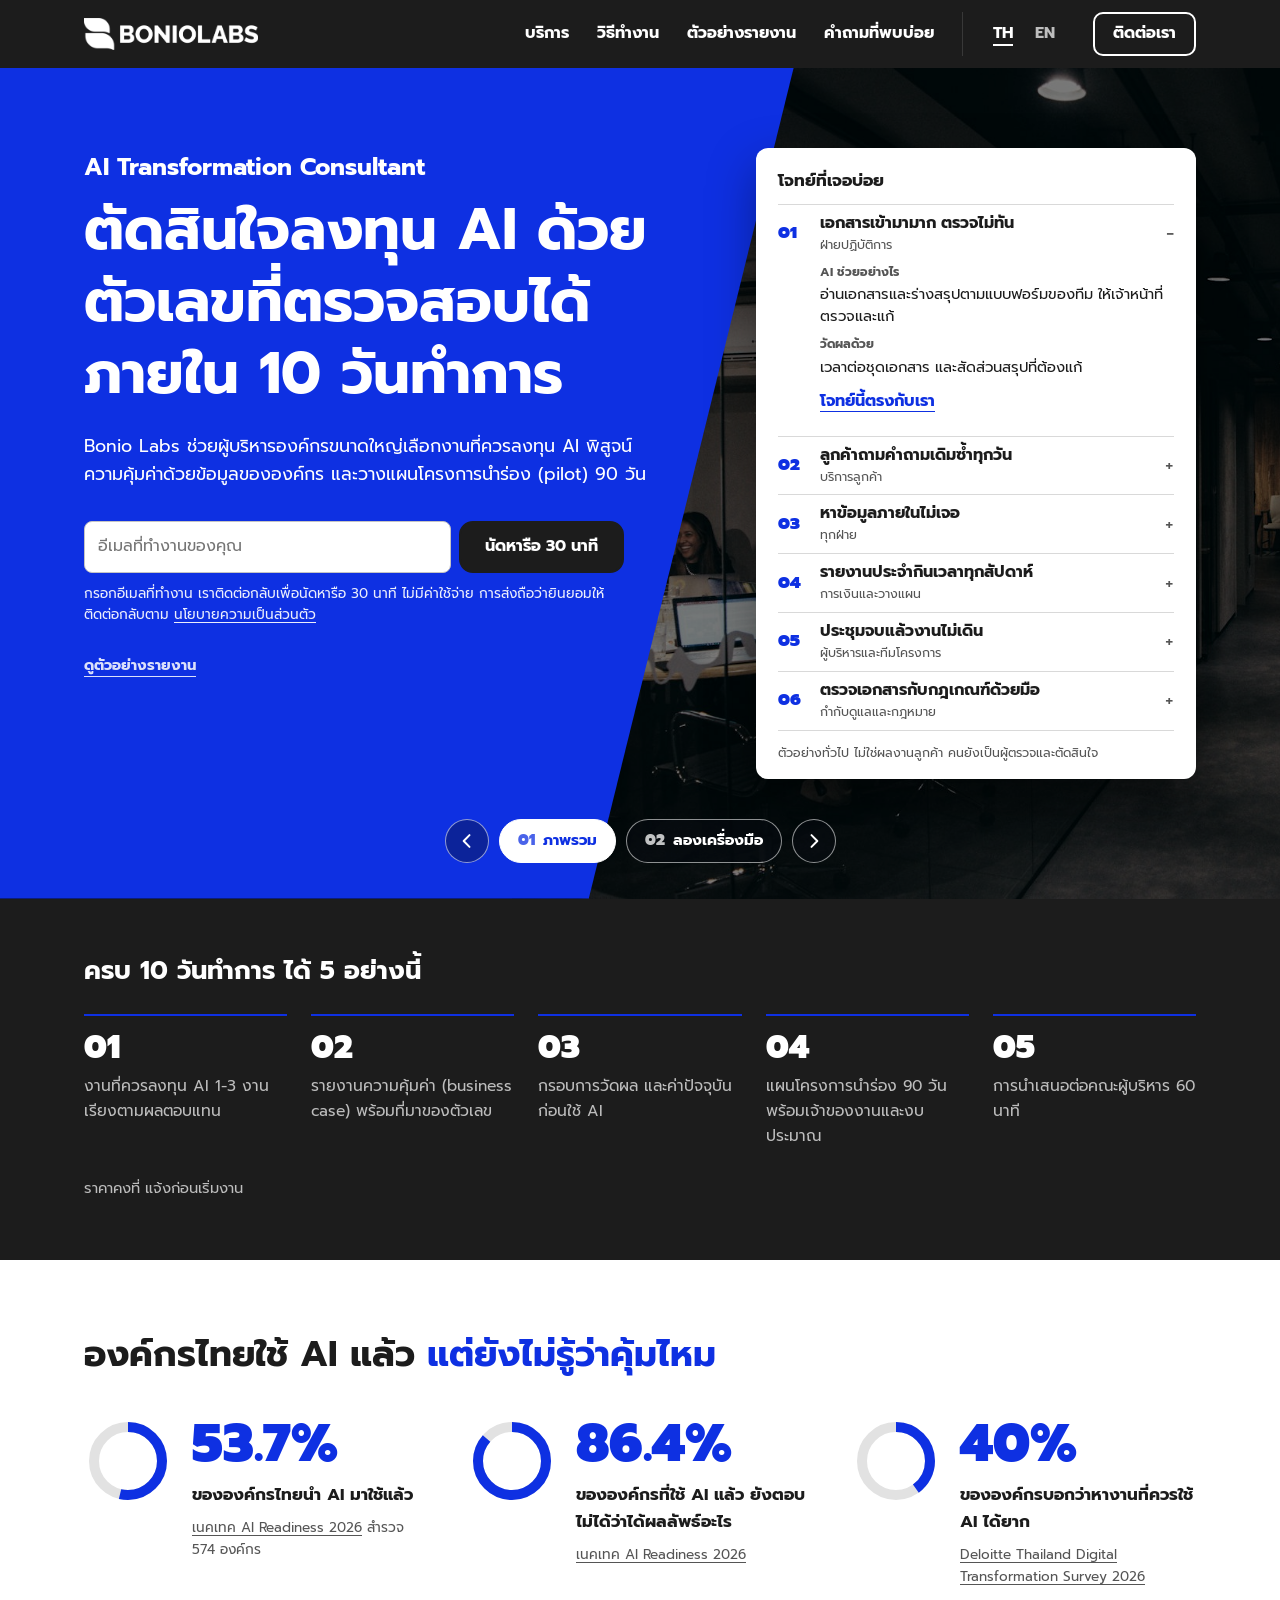
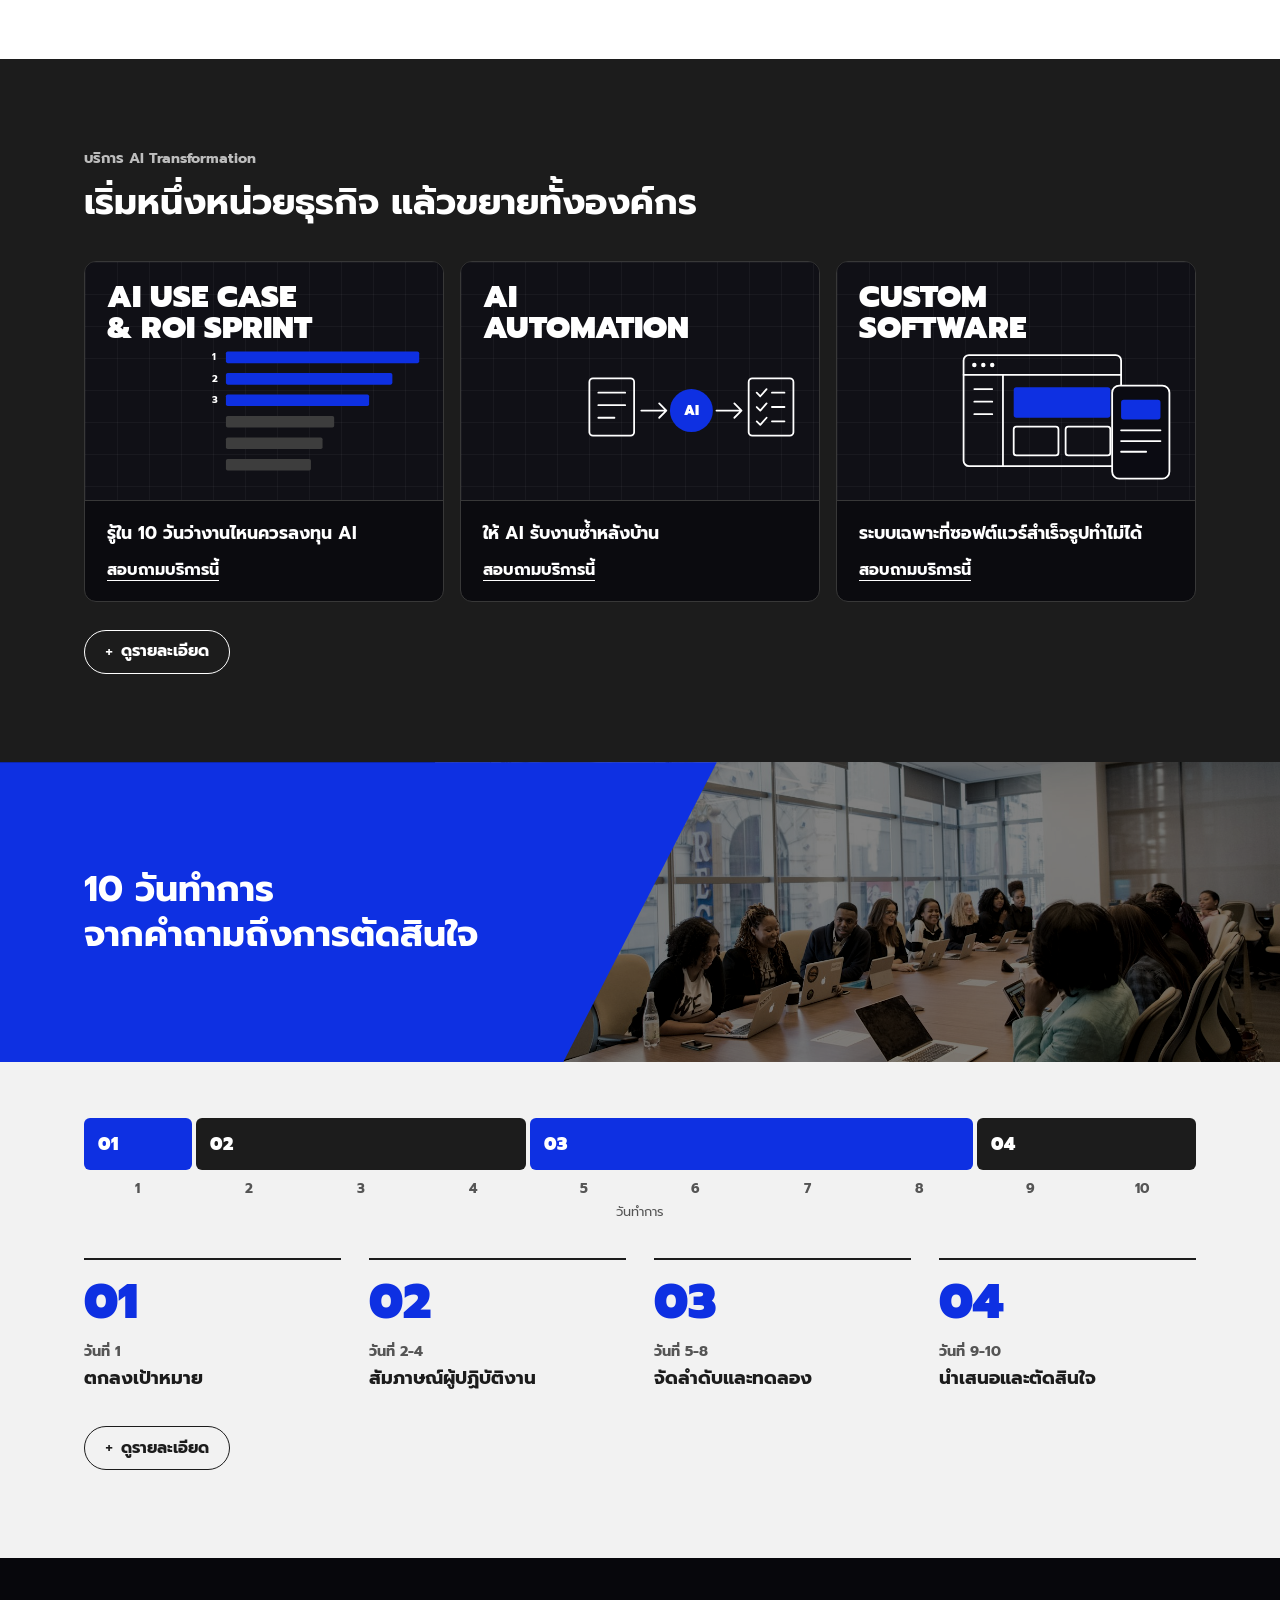
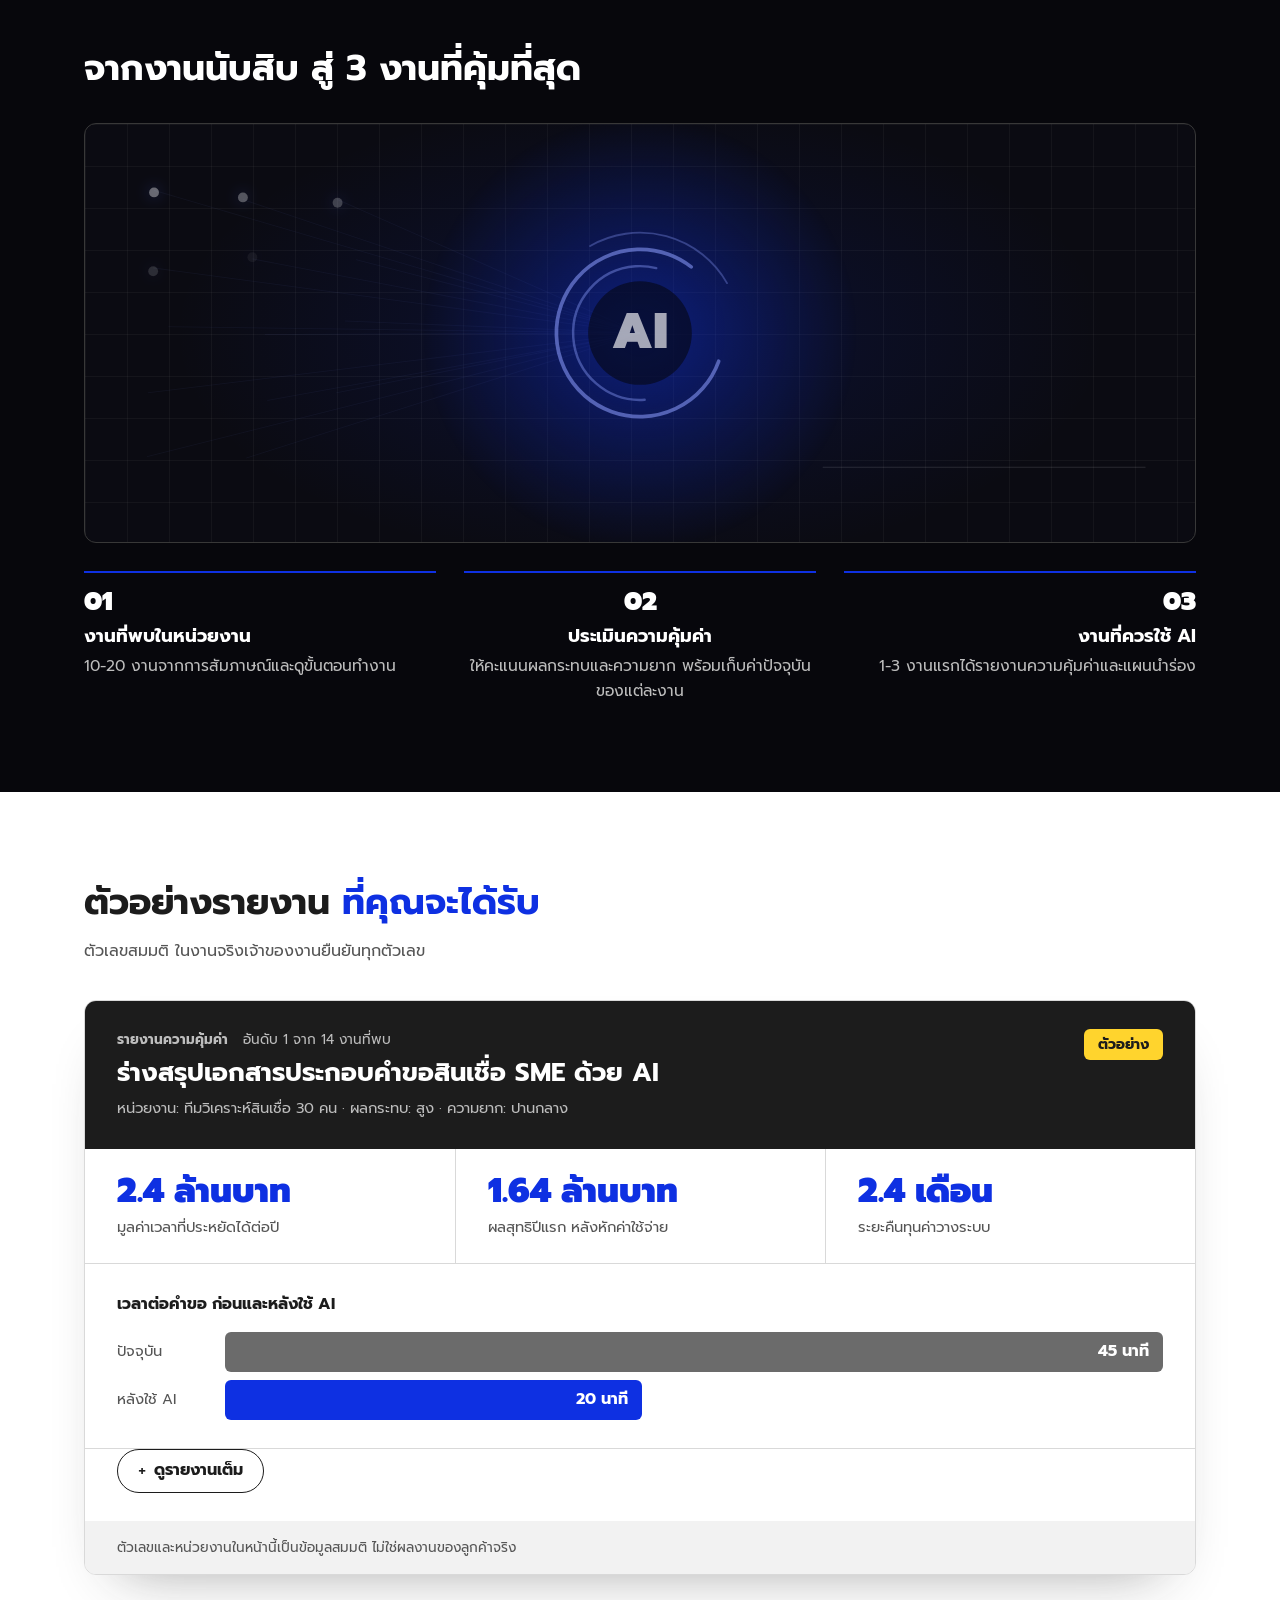
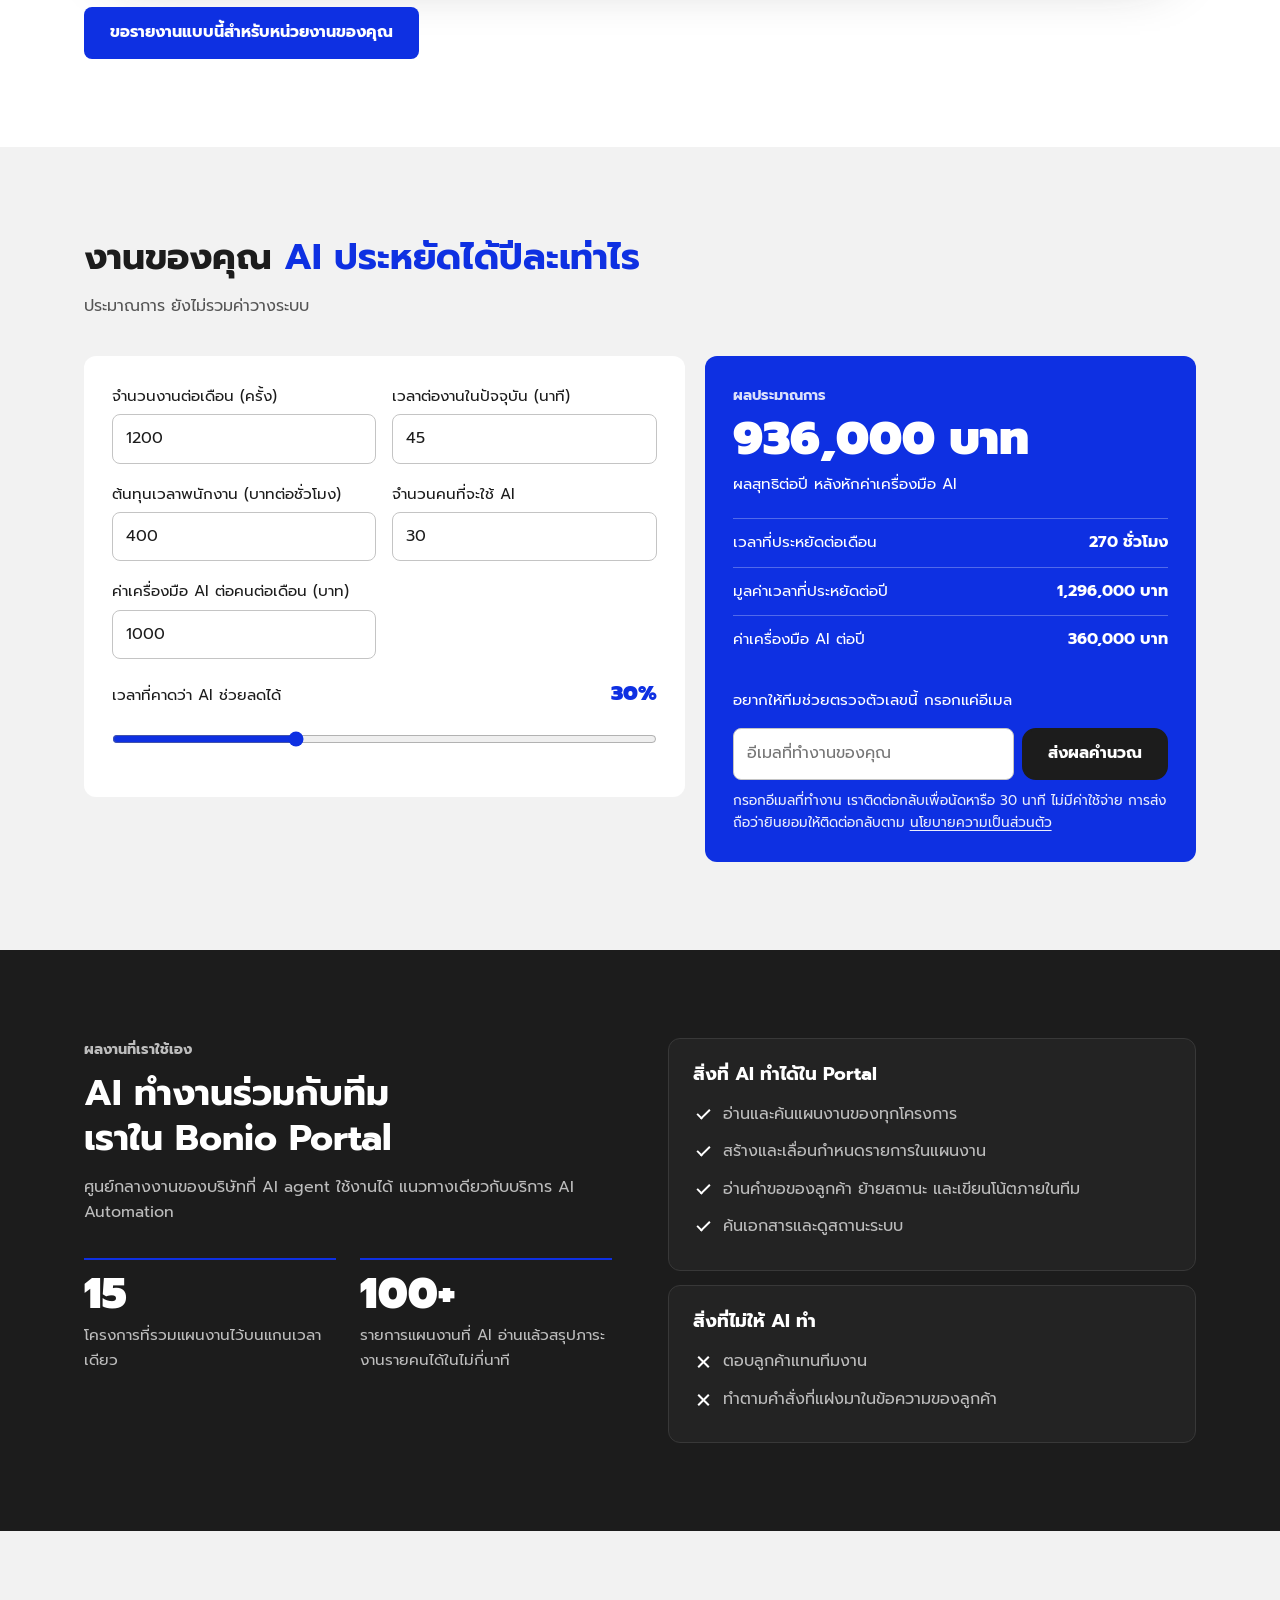
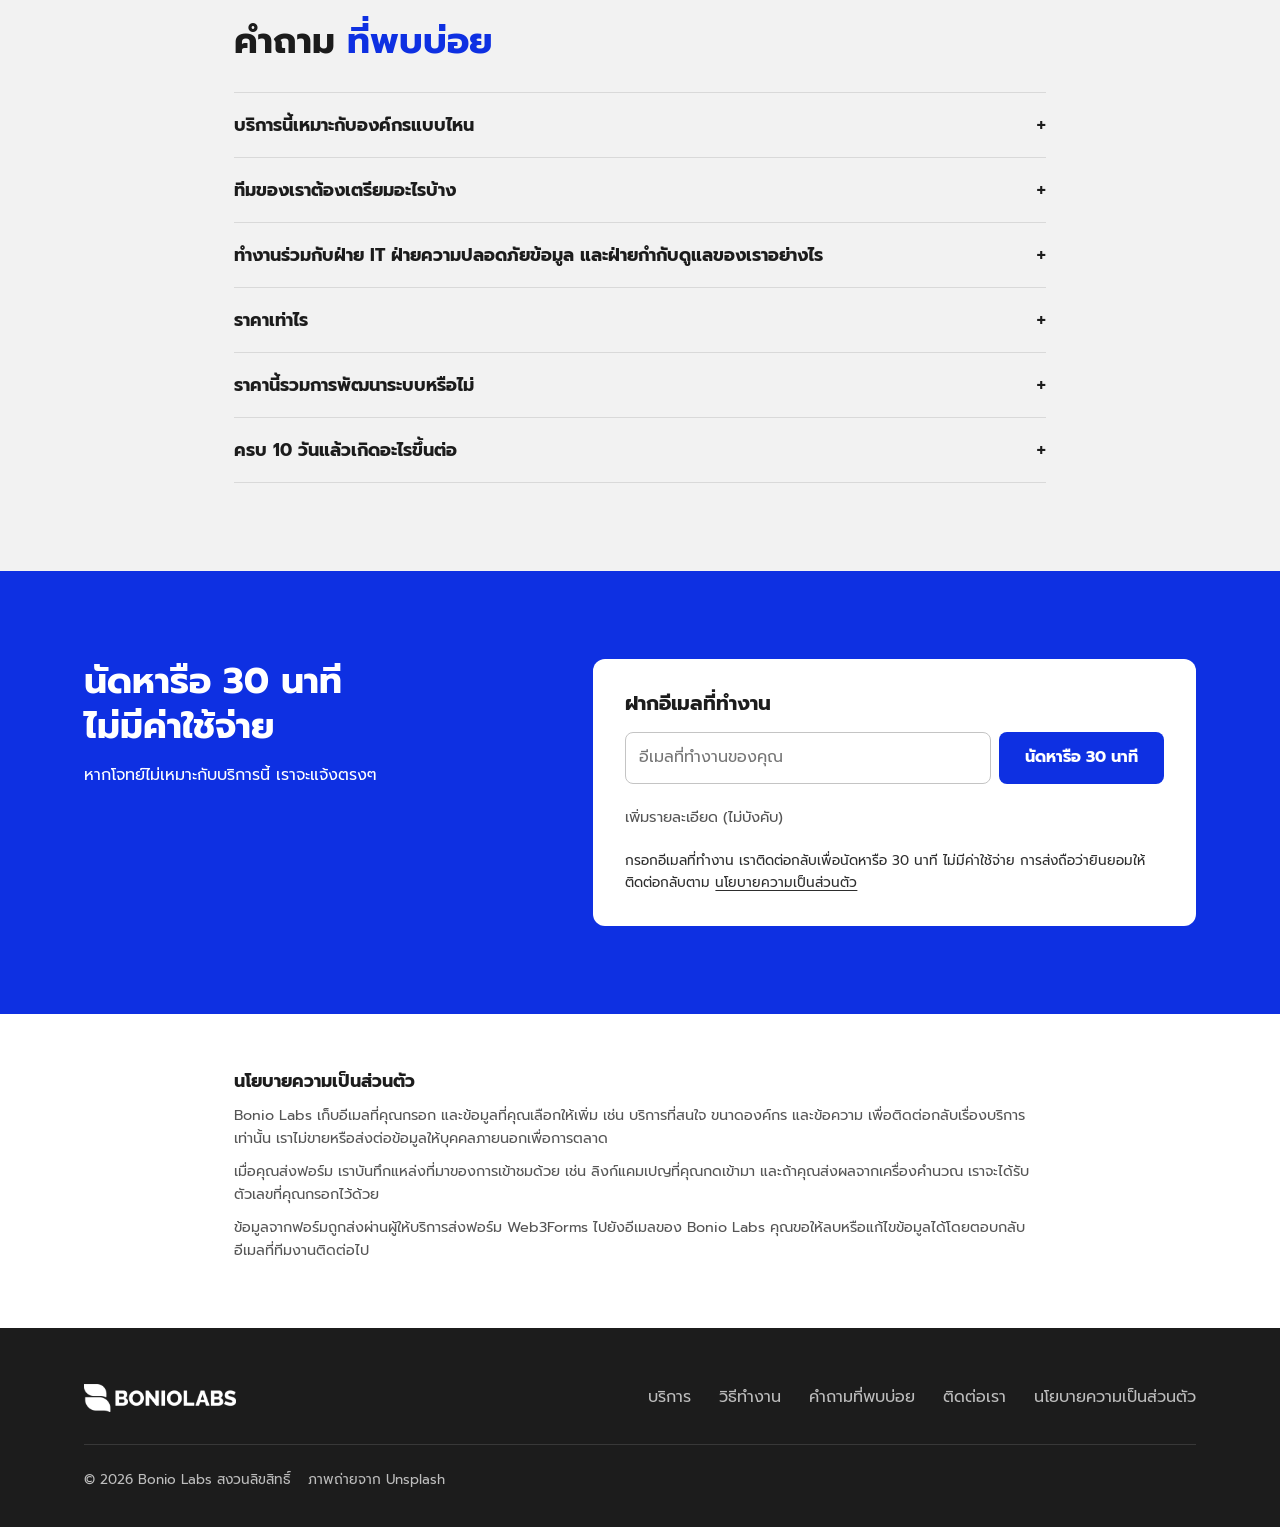
==== commit 88a5da52: "Make each section readable at a glance: outcome headings, details behind a toggle Co-Authored-By: Cl" ====
--- a/index.html
+++ b/index.html
@@ -28,7 +28,7 @@
   <link rel="preconnect" href="https://fonts.googleapis.com">
   <link rel="preconnect" href="https://fonts.gstatic.com" crossorigin>
   <link href="https://fonts.googleapis.com/css2?family=Prompt:wght@400;700;900&display=swap" rel="stylesheet">
-  <link rel="stylesheet" href="styles.css?v=21">
+  <link rel="stylesheet" href="styles.css?v=22">
   <script type="application/ld+json">
   {
     "@context": "https://schema.org",
@@ -302,7 +302,7 @@
 
     <section class="outcomes" aria-labelledby="outcomes-title">
       <div class="wrap">
-        <h2 id="outcomes-title">สิ่งที่ได้รับเมื่อครบ 10 วันทำการ</h2>
+        <h2 id="outcomes-title">ครบ 10 วันทำการ ได้ 5 อย่างนี้</h2>
         <ol class="outcome-list">
           <li><span class="num" aria-hidden="true">01</span><p>งานที่ควรลงทุน AI 1-3 งาน เรียงตามผลตอบแทน</p></li>
           <li><span class="num" aria-hidden="true">02</span><p>รายงานความคุ้มค่า (business case) พร้อมที่มาของตัวเลข</p></li>
@@ -316,7 +316,7 @@
 
     <section class="stats light" aria-labelledby="stats-title">
       <div class="wrap">
-        <h2 id="stats-title">องค์กรไทยใช้ AI แล้ว <span class="blue">แต่ยังตอบไม่ได้ว่าคุ้มหรือไม่</span></h2>
+        <h2 id="stats-title">องค์กรไทยใช้ AI แล้ว <span class="blue">แต่ยังไม่รู้ว่าคุ้มไหม</span></h2>
         <div class="stat-grid">
           <div class="stat">
             <svg class="ring" viewBox="0 0 88 88" width="88" height="88" aria-hidden="true"><circle cx="44" cy="44" r="34" fill="none" stroke="#e2e2e2" stroke-width="10"/><circle cx="44" cy="44" r="34" fill="none" stroke="#0e30e2" stroke-width="10" stroke-dasharray="114.72 213.63" transform="rotate(-90 44 44)"/></svg>
@@ -348,8 +348,8 @@
 
     <section id="services" class="section dark">
       <div class="wrap">
-        <h2>บริการ AI Transformation ของเรา</h2>
-        <p class="section-lead">เริ่มจากหนึ่งหน่วยธุรกิจ แล้วขยายผลทั้งองค์กร</p>
+        <p class="eyebrow">บริการ AI Transformation</p>
+        <h2>เริ่มหนึ่งหน่วยธุรกิจ แล้วขยายทั้งองค์กร</h2>
         <div class="svc-grid">
           <article class="svc">
             <div class="svc-media">
@@ -367,7 +367,8 @@
               <h3 class="svc-title">AI Use Case<br> &amp; ROI Sprint</h3>
             </div>
             <div class="svc-body">
-              <p>โครงการ 10 วันทำการสำหรับหนึ่งหน่วยธุรกิจ สัมภาษณ์ผู้ปฏิบัติงาน จัดลำดับงานที่ควรลงทุน AI ทดสอบกับข้อมูลตัวอย่าง และส่งมอบรายงานความคุ้มค่าพร้อมแผนนำร่อง</p>
+              <p class="svc-tag">รู้ใน 10 วันว่างานไหนควรลงทุน AI</p>
+              <p class="detail">โครงการ 10 วันทำการสำหรับหนึ่งหน่วยธุรกิจ สัมภาษณ์ผู้ปฏิบัติงาน จัดลำดับงานที่ควรลงทุน AI ทดสอบกับข้อมูลตัวอย่าง และส่งมอบรายงานความคุ้มค่าพร้อมแผนนำร่อง</p>
               <a class="svc-link" href="#contact" data-service="AI Use Case &amp; ROI Sprint">สอบถามบริการนี้</a>
             </div>
           </article>
@@ -387,7 +388,8 @@
               <h3 class="svc-title">AI<br> Automation</h3>
             </div>
             <div class="svc-body">
-              <p>ให้ AI รับงานซ้ำหลังบ้าน เช่น สรุปเอกสาร จัดการคำขอ และจัดทำรายงาน เชื่อมกับระบบที่องค์กรใช้อยู่</p>
+              <p class="svc-tag">ให้ AI รับงานซ้ำหลังบ้าน</p>
+              <p class="detail">ให้ AI รับงานซ้ำหลังบ้าน เช่น สรุปเอกสาร จัดการคำขอ และจัดทำรายงาน เชื่อมกับระบบที่องค์กรใช้อยู่</p>
               <a class="svc-link" href="#contact" data-service="AI Automation ช่วยงานหลังบ้าน">สอบถามบริการนี้</a>
             </div>
           </article>
@@ -409,11 +411,13 @@
               <h3 class="svc-title">Custom<br> Software</h3>
             </div>
             <div class="svc-body">
-              <p>พัฒนาระบบสำหรับกระบวนการที่ซอฟต์แวร์สำเร็จรูปไม่รองรับ ทั้งเว็บแอป ระบบหลังบ้าน และซอฟต์แวร์อุปกรณ์หน้างาน</p>
+              <p class="svc-tag">ระบบเฉพาะที่ซอฟต์แวร์สำเร็จรูปทำไม่ได้</p>
+              <p class="detail">พัฒนาระบบสำหรับกระบวนการที่ซอฟต์แวร์สำเร็จรูปไม่รองรับ ทั้งเว็บแอป ระบบหลังบ้าน และซอฟต์แวร์อุปกรณ์หน้างาน</p>
               <a class="svc-link" href="#contact" data-service="Custom Software พัฒนาซอฟต์แวร์เฉพาะทาง">สอบถามบริการนี้</a>
             </div>
           </article>
         </div>
+        <p class="more-row"><button class="more-btn" type="button" data-more aria-expanded="false" data-open="ดูรายละเอียด" data-close="ซ่อนรายละเอียด" hidden>ดูรายละเอียด</button></p>
       </div>
     </section>
 
@@ -442,35 +446,35 @@
             <p class="step-num" aria-hidden="true">01</p>
             <p class="step-day">วันที่ 1</p>
             <h3>ตกลงเป้าหมาย</h3>
-            <p>กำหนดหน่วยธุรกิจ ขอบเขต และคำถามที่ต้องตอบ ร่วมกับผู้สนับสนุนโครงการ</p>
+            <p class="detail">กำหนดหน่วยธุรกิจ ขอบเขต และคำถามที่ต้องตอบ ร่วมกับผู้สนับสนุนโครงการ</p>
           </li>
           <li>
             <p class="step-num" aria-hidden="true">02</p>
             <p class="step-day">วันที่ 2-4</p>
             <h3>สัมภาษณ์ผู้ปฏิบัติงาน</h3>
-            <p>คุยกับ 6-8 คน และดูขั้นตอนทำงาน เพื่อหางานที่ AI ช่วยได้</p>
+            <p class="detail">คุยกับ 6-8 คน และดูขั้นตอนทำงาน เพื่อหางานที่ AI ช่วยได้</p>
           </li>
           <li>
             <p class="step-num" aria-hidden="true">03</p>
             <p class="step-day">วันที่ 5-8</p>
             <h3>จัดลำดับและทดลอง</h3>
-            <p>เก็บค่าปัจจุบัน จัดลำดับงานตามความคุ้มค่า และทดลองงานอันดับหนึ่งกับข้อมูลตัวอย่าง</p>
+            <p class="detail">เก็บค่าปัจจุบัน จัดลำดับงานตามความคุ้มค่า และทดลองงานอันดับหนึ่งกับข้อมูลตัวอย่าง</p>
           </li>
           <li>
             <p class="step-num" aria-hidden="true">04</p>
             <p class="step-day">วันที่ 9-10</p>
             <h3>นำเสนอและตัดสินใจ</h3>
-            <p>ส่งมอบรายงานความคุ้มค่า กรอบการวัดผล และแผนโครงการนำร่อง ให้คณะผู้บริหารตัดสินใจ</p>
+            <p class="detail">ส่งมอบรายงานความคุ้มค่า กรอบการวัดผล และแผนโครงการนำร่อง ให้คณะผู้บริหารตัดสินใจ</p>
           </li>
         </ol>
-        <p class="process-note">ข้อมูลขององค์กรเข้าเฉพาะเครื่องมือ AI ที่ฝ่าย IT และฝ่ายกำกับดูแลอนุมัติเป็นลายลักษณ์อักษร</p>
+        <p class="more-row"><button class="more-btn" type="button" data-more aria-expanded="false" data-open="ดูรายละเอียด" data-close="ซ่อนรายละเอียด" hidden>ดูรายละเอียด</button></p>
+        <p class="process-note detail">ข้อมูลขององค์กรเข้าเฉพาะเครื่องมือ AI ที่ฝ่าย IT และฝ่ายกำกับดูแลอนุมัติเป็นลายลักษณ์อักษร</p>
       </div>
     </section>
 
     <section id="viz" class="section viz" aria-labelledby="viz-title">
       <div class="wrap">
         <h2 id="viz-title">จากงานนับสิบ สู่ 3 งานที่คุ้มที่สุด</h2>
-        <p class="section-lead">ภาพจำลองวิธีคัดงาน: เก็บงานที่เป็นไปได้ ให้คะแนนผลกระทบและความยาก แล้วเรียงตามความคุ้มค่า</p>
         <div class="viz-stage">
           <canvas id="viz-canvas" role="img" aria-label="ภาพเคลื่อนไหว: จุดแทนงาน 14 งานไหลเข้าสู่แกน AI ตรงกลาง แล้วออกมาเป็นกราฟแท่งเรียงตามความคุ้มค่า โดยสามแท่งแรกสว่างขึ้น"></canvas>
         </div>
@@ -499,7 +503,7 @@
     <section id="sample" class="section light">
       <div class="wrap">
         <h2>ตัวอย่างรายงาน <span class="blue">ที่คุณจะได้รับ</span></h2>
-        <p class="section-lead">หน้าสรุปรายงานความคุ้มค่าของงานหนึ่งงาน ตัวเลขด้านล่างเป็นตัวเลขสมมติ ในงานจริง เจ้าของงานยืนยันทุกตัวเลขก่อนนำเสนอ</p>
+        <p class="section-lead">ตัวเลขสมมติ ในงานจริงเจ้าของงานยืนยันทุกตัวเลข</p>
 
         <article class="report" aria-label="ตัวอย่างรายงานความคุ้มค่า ใช้ตัวเลขสมมติ">
           <header class="report-head">
@@ -538,7 +542,9 @@
             </div>
           </div>
 
-          <div class="report-body">
+          <p class="more-row"><button class="more-btn" type="button" data-more aria-expanded="false" data-open="ดูรายงานเต็ม" data-close="ย่อรายงาน" hidden>ดูรายงานเต็ม</button></p>
+
+          <div class="report-body detail">
             <div class="report-block">
               <h4>ที่มาของตัวเลข</h4>
               <table>
@@ -606,8 +612,8 @@
 
     <section id="calculator" class="section gray light" aria-labelledby="calc-title">
       <div class="wrap">
-        <h2 id="calc-title">ลองคำนวณ <span class="blue">กับงานของคุณเอง</span></h2>
-        <p class="section-lead">กรอกตัวเลขของงานที่ทีมทำซ้ำทุกเดือน เพื่อดูมูลค่าเวลาที่ AI ช่วยประหยัดได้ เป็นการประมาณ ยังไม่รวมค่าวางระบบ</p>
+        <h2 id="calc-title">งานของคุณ <span class="blue">AI ประหยัดได้ปีละเท่าไร</span></h2>
+        <p class="section-lead">ประมาณการ ยังไม่รวมค่าวางระบบ</p>
 
         <div class="calc">
           <form class="calc-inputs" id="calc-form" novalidate>
@@ -667,8 +673,8 @@
       <div class="wrap case-grid">
         <div class="case-copy">
           <p class="eyebrow">ผลงานที่เราใช้เอง</p>
-          <h2 id="case-title">Bonio Portal: ระบบงานภายในที่ AI ทำงานร่วมกับทีมได้</h2>
-          <p class="section-lead">Bonio Portal รวมแผนงาน เอกสาร คำขอของลูกค้า และสถานะระบบของบริษัทไว้ที่เดียว และเชื่อมให้ AI agent ใช้งานได้ เป็นแนวทางเดียวกับบริการ AI Automation</p>
+          <h2 id="case-title">AI ทำงานร่วมกับทีมเราใน Bonio Portal</h2>
+          <p class="section-lead">ศูนย์กลางงานของบริษัทที่ AI agent ใช้งานได้ แนวทางเดียวกับบริการ AI Automation</p>
           <dl class="case-stats">
             <div>
               <dt>15</dt>
@@ -736,12 +742,8 @@
     <section id="contact" class="section contact-blue">
       <div class="wrap contact-grid">
         <div class="contact-copy">
-          <h2>หารือโจทย์ขององค์กรคุณกับเรา</h2>
-          <p class="section-lead">ที่ปรึกษาจะติดต่อกลับเพื่อนัดหารือ 30 นาที</p>
-          <ul class="plain-list">
-            <li>ไม่มีค่าใช้จ่ายในการหารือครั้งแรก</li>
-            <li>หากโจทย์ไม่เหมาะกับบริการนี้ เราจะแจ้งตรงๆ</li>
-          </ul>
+          <h2>นัดหารือ 30 นาที ไม่มีค่าใช้จ่าย</h2>
+          <p class="section-lead">หากโจทย์ไม่เหมาะกับบริการนี้ เราจะแจ้งตรงๆ</p>
         </div>
 
         <div class="form-card light">
@@ -789,11 +791,11 @@
     </div>
   </footer>
 
-  <script src="config.js?v=21"></script>
-  <script src="main.js?v=21"></script>
-  <script src="calc.js?v=21"></script>
-  <script src="viz.js?v=21"></script>
-  <script src="prompt-tool.js?v=21"></script>
-  <script src="slides.js?v=21"></script>
+  <script src="config.js?v=22"></script>
+  <script src="main.js?v=22"></script>
+  <script src="calc.js?v=22"></script>
+  <script src="viz.js?v=22"></script>
+  <script src="prompt-tool.js?v=22"></script>
+  <script src="slides.js?v=22"></script>
 </body>
 </html>
--- a/styles.css
+++ b/styles.css
@@ -257,6 +257,8 @@
 }
 .svc-body { display: flex; flex-direction: column; flex: 1; padding: 20px 22px 12px; }
 .svc-body p { font-size: 0.98rem; color: var(--muted-on-dark); }
+.svc-body .svc-tag { font-size: 1.08rem; font-weight: 700; line-height: 1.4; color: var(--white); }
+.svc-body .detail { margin-top: 8px; }
 .svc-link {
   display: inline-flex; align-items: center; min-height: 44px;
   margin-top: auto; padding-top: 8px; align-self: flex-start;
@@ -570,6 +572,19 @@
 .footer-nav a { display: inline-flex; align-items: center; min-height: 44px; text-decoration: none; color: var(--muted-on-dark); }
 .footer-nav a:hover { color: var(--white); }
 .copyright { grid-column: 1 / -1; padding-top: 24px; border-top: 1px solid var(--panel-line); color: var(--muted-on-dark); font-size: 0.85rem; }
+
+/* ปุ่ม "ดูรายละเอียด": main.js ใส่ is-brief ให้ section แล้วซ่อนข้อความรายละเอียด (.detail) ไว้จนกว่าจะกดเปิด */
+.is-brief .detail { display: none; }
+.more-row { margin-top: 28px; }
+.more-btn {
+  display: inline-flex; align-items: center; gap: 8px; min-height: 44px; padding: 0 20px;
+  font: inherit; font-weight: 700; color: inherit; cursor: pointer;
+  background: transparent; border: 1px solid currentColor; border-radius: 999px;
+}
+.more-btn::before { content: "+"; font-size: 1.25rem; font-weight: 400; line-height: 1; }
+.more-btn[aria-expanded="true"]::before { content: "\2212"; }
+.more-btn:hover { background: color-mix(in srgb, currentColor 10%, transparent); }
+.report .more-row { margin: 0; padding: 0 32px 28px; }
 
 [hidden] { display: none !important; }
 
